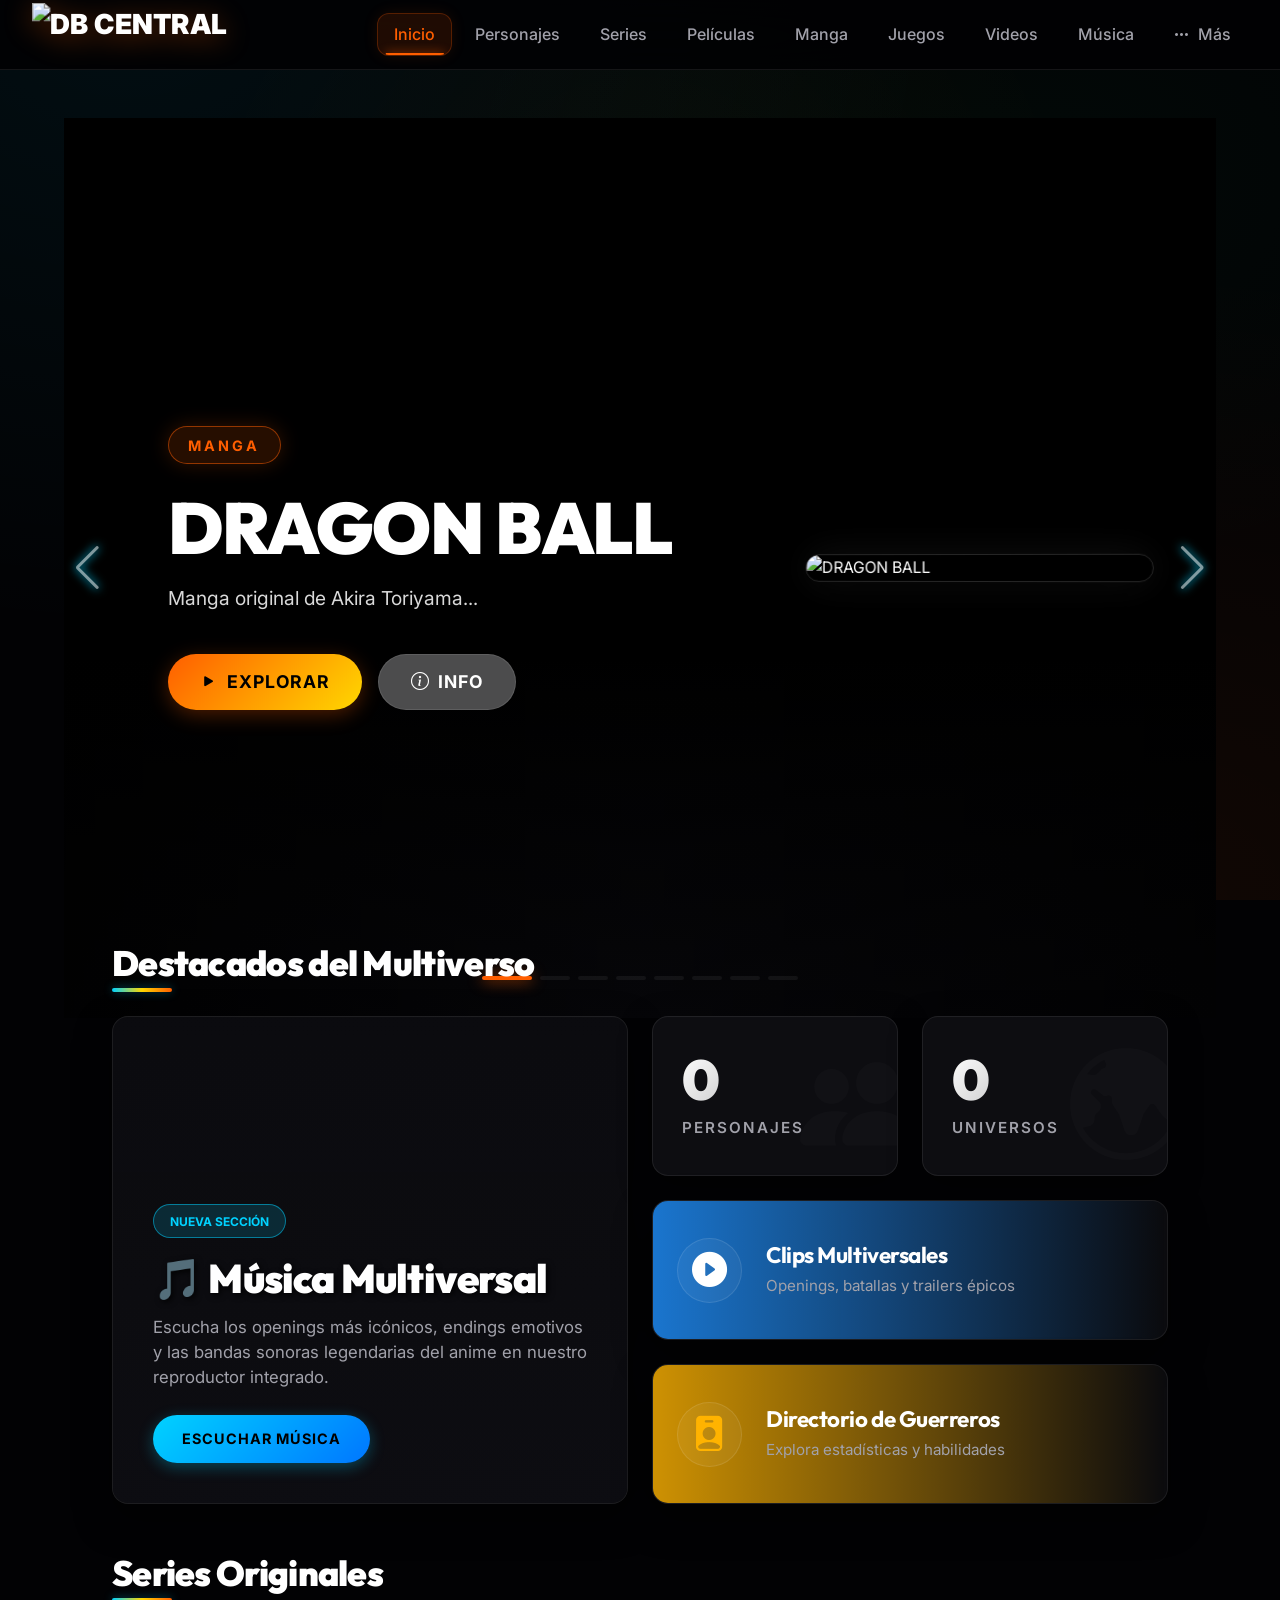
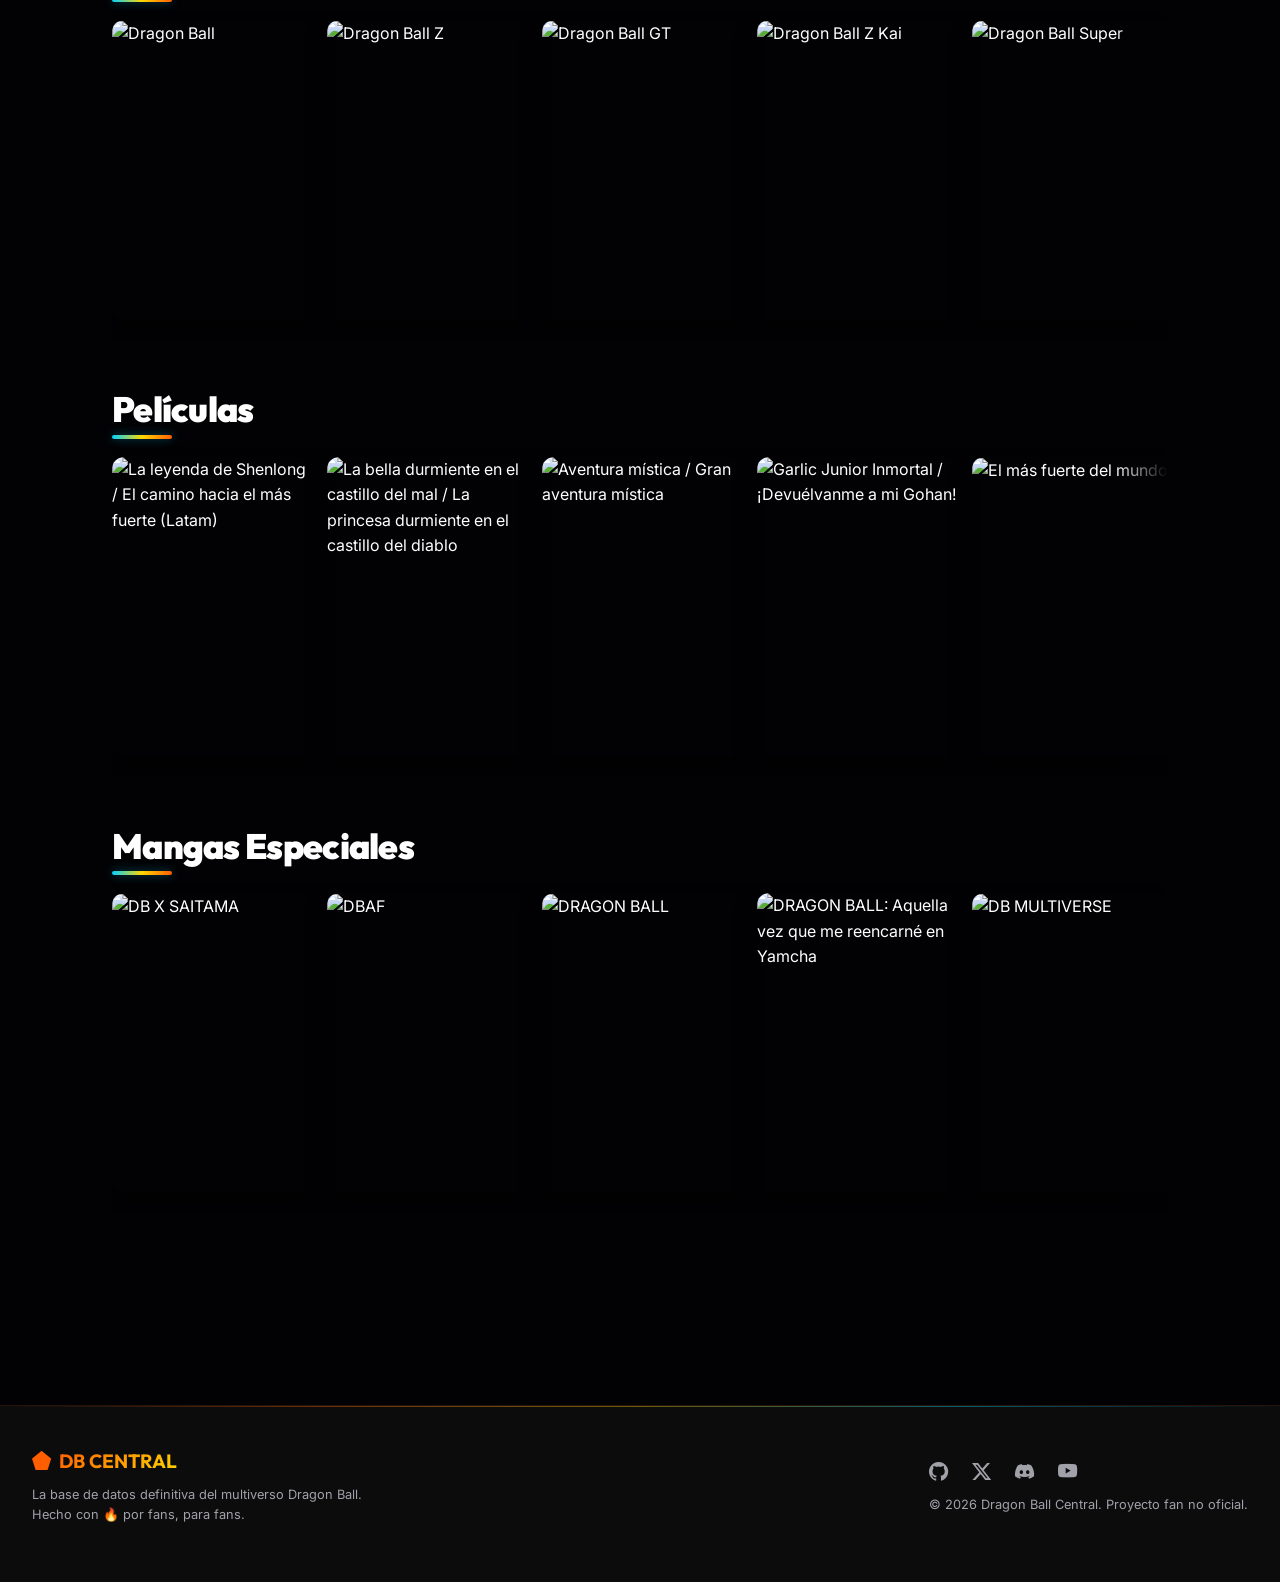
==== index.html @ 4e2ebc11 "personajes personajes cambios" ====
<!DOCTYPE html>
<html lang="es">

<head>
    <meta charset="UTF-8">
    <meta name="viewport" content="width=device-width, initial-scale=1.0">
    <title>Dragon Ball Central | Dashboard Multiversal</title>
    <meta name="description" content="La base de datos más completa del multiverso Dragon Ball. Explora personajes, sagas, series, películas, videojuegos y compara el poder de tus guerreros favoritos.">
    <!-- Google Fonts -->
    <link href="https://fonts.googleapis.com/css2?family=Inter:wght@400;500;600&family=Outfit:wght@700;900&display=swap" rel="stylesheet">
    <!-- Bootstrap 5 -->
    <link href="https://cdn.jsdelivr.net/npm/bootstrap@5.3.0/dist/css/bootstrap.min.css" rel="stylesheet">
    <!-- Bootstrap Icons -->
    <link rel="stylesheet" href="https://cdn.jsdelivr.net/npm/bootstrap-icons@1.11.1/font/bootstrap-icons.css">
    <!-- AOS Animations -->
    <link href="https://unpkg.com/aos@2.3.1/dist/aos.css" rel="stylesheet">
    <!-- Swiper CSS -->
    <link rel="stylesheet" href="https://cdn.jsdelivr.net/npm/swiper@11/swiper-bundle.min.css" />
    <!-- Custom CSS -->
    <link rel="stylesheet" href="styles.css?v=4.1">
    <!-- Favicon -->
    <link rel="icon" type="image/png" href="https://drive.google.com/uc?export=view&id=176y7qqFev10QmgJHE7kWpBpQtRu4A7T9">
</head>

<body>
    <!-- Premium Loader -->
    <div id="loader">
        <img src="https://drive.google.com/uc?export=view&id=176y7qqFev10QmgJHE7kWpBpQtRu4A7T9" alt="DB CENTRAL" style="height: 80px; width: auto; margin-bottom: 20px; object-fit: contain; filter: drop-shadow(0 4px 12px rgba(255, 94, 0, 0.4));">
        <div class="loader-circle"></div>
    </div>

    <div class="app-container">
        <!-- Topbar Navigation -->
        <header class="topbar" id="mainTopbar">
            <div class="topbar-inner">
                <a href="#" class="brand" onclick="showSection('inicio')">
                    <img src="https://drive.google.com/uc?export=view&id=176y7qqFev10QmgJHE7kWpBpQtRu4A7T9" alt="DB CENTRAL" style="height: 55px; width: auto; object-fit: contain; transform: scale(1.15); transform-origin: left center; filter: drop-shadow(0 4px 12px rgba(255, 94, 0, 0.4));">
                </a>

                <nav class="top-nav">
                    <a href="#" class="nav-item active" onclick="showSection('inicio')">
                        <i class="bi bi-house-door d-md-none"></i> <span class="d-none d-md-inline">Inicio</span>
                    </a>
                    <a href="#" class="nav-item" onclick="showSection('personajes')">
                        <i class="bi bi-person-badge d-md-none"></i> <span class="d-none d-md-inline">Personajes</span>
                    </a>
                    <a href="#" class="nav-item" onclick="showSection('serie')">
                        <i class="bi bi-tv d-md-none"></i> <span class="d-none d-md-inline">Series</span>
                    </a>
                    <a href="#" class="nav-item" onclick="showSection('peliculas')">
                        <i class="bi bi-film d-md-none"></i> <span class="d-none d-md-inline">Películas</span>
                    </a>
                    <a href="#" class="nav-item" onclick="showSection('manga')">
                        <i class="bi bi-book d-md-none"></i> <span class="d-none d-md-inline">Manga</span>
                    </a>
                    <a href="#" class="nav-item" onclick="showSection('videojuegos')">
                        <i class="bi bi-controller d-md-none"></i> <span class="d-none d-md-inline">Juegos</span>
                    </a>
                    <a href="#" class="nav-item" onclick="showSection('videos')">
                        <i class="bi bi-play-btn d-md-none"></i> <span class="d-none d-md-inline">Videos</span>
                    </a>
                    <a href="#" class="nav-item" onclick="showSection('musica')">
                        <i class="bi bi-music-note-beamed d-md-none"></i> <span class="d-none d-md-inline">Música</span>
                    </a>
                    <div class="nav-dropdown d-none d-md-block">
                        <span class="nav-item"><i class="bi bi-three-dots"></i> Más</span>
                        <div class="dropdown-content">
                            <a href="#" onclick="showSection('esferas')">Esferas</a>
                            <a href="#" onclick="showSection('universos')">Universos</a>
                            <a href="#" onclick="showSection('biomas')">Biomas</a>
                        </div>
                    </div>
                    <!-- Mobile extras -->
                    <a href="#" class="nav-item d-md-none" onclick="showSection('esferas')"><i class="bi bi-stars"></i></a>
                    <a href="#" class="nav-item d-md-none" onclick="showSection('universos')"><i class="bi bi-globe"></i></a>
                    <a href="#" class="nav-item d-md-none" onclick="showSection('biomas')"><i class="bi bi-map"></i></a>
                </nav>
            </div>
        </header>

        <!-- Main Content Area -->
        <main class="main-wrapper">
            <!-- Dashboard / Inicio Section (Fullscreen Netflix Style) -->
            <section id="inicio" class="section-content cinematic-home p-0">
                
                <!-- 1. HERO FULLSCREEN CAROUSEL -->
                <div class="fullscreen-hero-wrapper" data-aos="fade-in" data-aos-duration="1500">
                    <div id="heroBgBlur" class="hero-bg-blur"></div>
                    <div class="hero-gradient-overlay"></div>
                    
                    <div class="swiper fullscreenSwiper">
                        <div class="swiper-wrapper" id="fullscreenHeroSlides">
                            <!-- Slides inyectados por JS -->
                        </div>
                        <div class="swiper-pagination"></div>
                        <div class="swiper-button-next"></div>
                        <div class="swiper-button-prev"></div>
                    </div>
                </div>

                <div class="container-fluid px-md-5 home-content-overlap">
                    <!-- 2. DESTACADOS ÉPICOS -->
                    <div class="row g-4 mb-5">
                        <div class="col-12">
                            <h4 class="epic-section-title" data-aos="fade-right">Destacados del Multiverso</h4>
                        </div>
                        <!-- Gran Tarjeta Principal (Música) -->
                        <div class="col-lg-6" data-aos="zoom-in" data-aos-delay="100">
                            <div class="epic-highlight-card main-highlight" onclick="showSection('musica')">
                                <div class="epic-bg" style="background-image: url('https://img.youtube.com/vi/sfKi8c-UoP0/maxresdefault.jpg'); filter: brightness(0.65);"></div>
                                <div class="epic-overlay" style="background: linear-gradient(to top, rgba(13,13,18,0.95) 0%, rgba(13,13,18,0.3) 100%);"></div>
                                <div class="epic-content">
                                    <span class="epic-badge" style="background: rgba(0, 210, 255, 0.15); border-color: rgba(0, 210, 255, 0.5); color: var(--accent-electric);">NUEVA SECCIÓN</span>
                                    <h3>🎵 Música Multiversal</h3>
                                    <p>Escucha los openings más icónicos, endings emotivos y las bandas sonoras legendarias del anime en nuestro reproductor integrado.</p>
                                    <button class="epic-btn" style="background: linear-gradient(135deg, var(--accent-electric), #0077ff); box-shadow: 0 4px 15px rgba(0, 210, 255, 0.3);">Escuchar Música</button>
                                </div>
                            </div>
                        </div>
                        <!-- Mosaico Lateral -->
                        <div class="col-lg-6">
                            <div class="row g-4">
                                <div class="col-sm-6" data-aos="fade-up" data-aos-delay="200">
                                    <div class="epic-stat-glass">
                                        <div class="epic-stat-val" data-count="100">0</div>
                                        <div class="epic-stat-label">Personajes</div>
                                        <i class="bi bi-people-fill epic-stat-icon"></i>
                                    </div>
                                </div>
                                <div class="col-sm-6" data-aos="fade-up" data-aos-delay="300">
                                    <div class="epic-stat-glass">
                                        <div class="epic-stat-val" data-count="12">0</div>
                                        <div class="epic-stat-label">Universos</div>
                                        <i class="bi bi-globe-central-south-asia epic-stat-icon"></i>
                                    </div>
                                </div>
                                <div class="col-12" data-aos="fade-up" data-aos-delay="400">
                                    <div class="epic-highlight-card secondary-highlight" onclick="showSection('videos')">
                                        <div class="epic-overlay" style="background: linear-gradient(90deg, rgba(30,144,255,0.8), transparent);"></div>
                                        <div class="epic-content row-layout">
                                            <div class="icon-box"><i class="bi bi-play-circle-fill"></i></div>
                                            <div>
                                                <h4>Clips Multiversales</h4>
                                                <p>Openings, batallas y trailers épicos</p>
                                            </div>
                                        </div>
                                    </div>
                                </div>
                                <div class="col-12" data-aos="fade-up" data-aos-delay="500">
                                    <div class="epic-highlight-card secondary-highlight" onclick="showSection('personajes')">
                                        <div class="epic-overlay" style="background: linear-gradient(90deg, rgba(255,179,0,0.8), transparent);"></div>
                                        <div class="epic-content row-layout">
                                            <div class="icon-box" style="color: var(--accent-secondary);"><i class="bi bi-person-badge-fill"></i></div>
                                            <div>
                                                <h4>Directorio de Guerreros</h4>
                                                <p>Explora estadísticas y habilidades</p>
                                            </div>
                                        </div>
                                    </div>
                                </div>
                            </div>
                        </div>
                    </div>

                    <!-- 3. EXPLORAR (NETFLIX ROWS) -->
                    <div class="netflix-rows-container mb-5 pb-5">
                        
                        <!-- Row 1: Series -->
                        <div class="netflix-row-wrapper mb-5" data-aos="fade-up">
                            <h4 class="epic-section-title mb-3">Series Originales</h4>
                            <div class="netflix-row" id="row-series">
                                <!-- JS Inyecta -->
                            </div>
                        </div>

                        <!-- Row 2: Películas -->
                        <div class="netflix-row-wrapper mb-5" data-aos="fade-up" data-aos-delay="100">
                            <h4 class="epic-section-title mb-3">Películas</h4>
                            <div class="netflix-row" id="row-peliculas">
                                <!-- JS Inyecta -->
                            </div>
                        </div>

                        <!-- Row 3: Mangas -->
                        <div class="netflix-row-wrapper mb-5" data-aos="fade-up" data-aos-delay="200">
                            <h4 class="epic-section-title mb-3">Mangas Especiales</h4>
                            <div class="netflix-row" id="row-mangas">
                                <!-- JS Inyecta -->
                            </div>
                        </div>

                    </div>
                </div>
            </section>

            <!-- Personajes Section -->
            <section id="personajes" class="section-content d-none">
                <div class="section-header">
                    <div class="section-title-wrapper">
                        <h2>Personajes</h2>
                        <p>Directorio detallado de guerreros y seres de todos los universos.</p>
                    </div>
                </div>
                <div id="personajesListView">
                    <div id="personajesSerieBar" class="d-none mb-3">
                        <button class="btn btn-outline-primary btn-sm" id="personajesSerieBack" style="border-radius: var(--radius-md);">
                            <i class="bi bi-arrow-left"></i> Todas las series
                        </button>
                        <span class="ms-2 text-white fw-bold" id="personajesSerieTitle"></span>
                    </div>
                    <div class="row g-4" id="charactersSeriesContainer"></div>
                    <div class="row g-4" id="charactersContainer"></div>
                </div>
                <div id="personajesDetailView" class="d-none">
                    <!-- Back button -->
                    <div class="d-flex align-items-center gap-3 mb-4">
                        <button class="btn btn-outline-primary btn-sm" id="personajeBackBtn" style="border-radius: var(--radius-md);">
                            <i class="bi bi-arrow-left"></i> Volver a Personajes
                        </button>
                    </div>

                    <!-- Main character panel -->
                    <div class="character-detail-panel">
                        <div class="row g-0 align-items-stretch">
                            <!-- LEFT: Info -->
                            <div class="col-md-5 character-info-col">
                                <div class="character-info-inner">
                                    <!-- Breadcrumb / subtitle -->
                                    <div class="d-flex align-items-center gap-2 mb-3 flex-wrap">
                                        <span class="character-badge universe-badge" id="personajeUniversoBadge">U7</span>
                                        <span class="character-badge race-badge" id="personajeRazaBadge">Saiyan</span>
                                        <span class="character-badge status-badge" id="personajeEstadoBadge">Vivo</span>
                                    </div>

                                    <!-- Name -->
                                    <h1 class="character-name" id="personajeNombre">Goku</h1>
                                    <div class="character-form-divider mb-3">
                                        <span class="divider-line"></span>
                                        <span class="divider-text" id="personajeFormaActual">Base</span>
                                        <span class="divider-line"></span>
                                    </div>

                                    <!-- Info grid -->
                                    <div class="character-info-grid mb-3">
                                        <div class="info-item">
                                            <span class="info-label">Raza</span>
                                            <span class="info-value" id="personajeRaza">Saiyan</span>
                                        </div>
                                        <div class="info-item">
                                            <span class="info-label">Afiliación</span>
                                            <span class="info-value" id="personajeAfiliacion">Guerreros Z</span>
                                        </div>
                                        <div class="info-item">
                                            <span class="info-label">Edad</span>
                                            <span class="info-value" id="personajeEdad">42</span>
                                        </div>
                                        <div class="info-item">
                                            <span class="info-label">Primera Aparición (Anime)</span>
                                            <span class="info-value" id="personajePrimerAnime">DB Ep. 1</span>
                                        </div>
                                        <div class="info-item">
                                            <span class="info-label">Primera Aparición (Manga)</span>
                                            <span class="info-value" id="personajePrimerManga">DB Cap. 1</span>
                                        </div>
                                    </div>

                                    <!-- Description -->
                                    <p class="character-desc" id="personajeDesc">Descripción general del personaje.</p>

                                    <!-- History (collapsible) -->
                                    <div class="character-history-wrap mb-3">
                                        <button class="btn btn-sm btn-link text-muted p-0 mb-2" type="button" data-bs-toggle="collapse" data-bs-target="#personajeHistoriaCollapse" aria-expanded="false" style="text-decoration: none; font-size: 0.85rem;">
                                            <i class="bi bi-book me-1"></i> Historia completa <i class="bi bi-chevron-down ms-1 small"></i>
                                        </button>
                                        <div class="collapse" id="personajeHistoriaCollapse">
                                            <p class="text-muted small mb-0" id="personajeHistoria" style="line-height: 1.7;"></p>
                                        </div>
                                    </div>

                                    <!-- Techniques & Transformations -->
                                    <div class="row g-2 mb-0">
                                        <div class="col-md-6">
                                            <h6 class="text-white-50 mb-2" style="font-size: 0.75rem; letter-spacing: 0.1em; font-weight: 600;"><i class="bi bi-lightning-fill me-1" style="color: var(--accent-primary);"></i>TÉCNICAS</h6>
                                            <div class="d-flex flex-wrap gap-1" id="personajeTecnicas"></div>
                                        </div>
                                        <div class="col-md-6">
                                            <h6 class="text-white-50 mb-2" style="font-size: 0.75rem; letter-spacing: 0.1em; font-weight: 600;"><i class="bi bi-stars me-1" style="color: var(--accent-gold);"></i>TRANSFORMACIONES</h6>
                                            <div class="d-flex flex-wrap gap-1" id="personajeTransformaciones"></div>
                                        </div>
                                    </div>
                                </div>
                            </div>

                            <!-- RIGHT: Image Gallery -->
                            <div class="col-md-7 character-image-col">
                                <div class="character-image-gallery">
                                    <button class="gallery-arrow gallery-arrow-left" id="galleryPrevBtn" aria-label="Anterior">
                                        <i class="bi bi-chevron-left"></i>
                                    </button>
                                    <div class="gallery-image-container">
                                        <img id="galleryImage" src="" alt="Personaje" class="gallery-image">
                                    </div>

                                    <button class="gallery-arrow gallery-arrow-right" id="galleryNextBtn" aria-label="Siguiente">
                                        <i class="bi bi-chevron-right"></i>
                                    </button>
                                    <!-- Dots indicator -->
                                    <div class="gallery-dots" id="galleryDots"></div>
                                </div>
                            </div>
                        </div>
                    </div>
                </div>
            </section>

            <!-- Esferas Section -->
            <section id="esferas" class="section-content d-none">
                <div class="section-header">
                    <div class="section-title-wrapper">
                        <h2>Esferas del Dragón</h2>
                        <p>Artefactos místicos capaces de conceder cualquier deseo.</p>
                    </div>
                </div>
                <div class="row g-4" id="esferasContainer"></div>
            </section>

            <!-- Universos Section -->
            <section id="universos" class="section-content d-none">
                <div class="section-header">
                    <div class="section-title-wrapper">
                        <h2>Universos</h2>
                        <p>Explora la jerarquía divina y los 12 universos.</p>
                    </div>
                </div>
                <div id="universosListView">
                    <div class="row g-4" id="universosContainer"></div>
                </div>
                <div id="universosDetailView" class="d-none">
                    <div class="d-flex flex-wrap align-items-center justify-content-between gap-2 mb-4">
                        <div>
                            <h3 class="text-white mb-1" id="universoDetailTitle">Universo</h3>
                            <p class="text-muted mb-0" id="universoDetailSub">Información del universo</p>
                        </div>
                        <button class="btn btn-outline-primary btn-sm" id="universoBackBtn" style="border-radius: var(--radius-md);">
                            <i class="bi bi-arrow-left"></i> Volver a Universos
                        </button>
                    </div>

                    <!-- Cover -->
                    <div class="premium-card p-0 mb-4 overflow-hidden">
                        <div class="universo-detail-cover">
                            <img id="universoDetailCover" src="" alt="Universo" class="w-100">
                        </div>
                    </div>

                    <!-- Description -->
                    <div class="premium-card p-4 mb-4">
                        <p id="universoDetailDesc" class="text-muted mb-0" style="font-size: 0.95rem; line-height: 1.7;"></p>
                    </div>

                    <!-- God of Destruction -->
                    <div class="premium-card p-4 mb-4">
                        <h5 class="text-white mb-3"><i class="bi bi-lightning-fill me-2" style="color: var(--accent-primary);"></i>Dios de la Destrucción</h5>
                        <div class="row g-3 align-items-center">
                            <div class="col-md-5 text-center">
                                <div class="universo-char-img-wrapper mb-2">
                                    <img id="universoDiosImg" src="" alt="Dios de la Destrucción" class="w-100 h-100" style="object-fit: contain; display: none;">
                                </div>
                                <h6 id="universoDiosNombre" class="text-white mb-0"></h6>
                            </div>
                            <div class="col-md-7">
                                <p id="universoDiosDesc" class="text-muted small mb-2"></p>
                                <div class="d-flex align-items-start gap-2">
                                    <i class="bi bi-stars mt-1" style="color: var(--accent-gold);"></i>
                                    <div>
                                        <strong class="text-white small">Habilidades:</strong>
                                        <p id="universoDiosHabilidades" class="text-muted small mb-0"></p>
                                    </div>
                                </div>
                            </div>
                        </div>
                    </div>

                    <!-- Angel -->
                    <div class="premium-card p-4 mb-4">
                        <h5 class="text-white mb-3"><i class="bi bi-feather me-2" style="color: var(--accent-electric);"></i>Ángel</h5>
                        <div class="row g-3 align-items-center">
                            <div class="col-md-5 text-center">
                                <div class="universo-char-img-wrapper mb-2">
                                    <img id="universoAngelImg" src="" alt="Ángel" class="w-100 h-100" style="object-fit: contain; display: none;">
                                </div>
                                <h6 id="universoAngelNombre" class="text-white mb-0"></h6>
                            </div>
                            <div class="col-md-7">
                                <p id="universoAngelDesc" class="text-muted small mb-2"></p>
                                <div class="d-flex align-items-start gap-2">
                                    <i class="bi bi-bookmark-star mt-1" style="color: var(--accent-electric);"></i>
                                    <div>
                                        <strong class="text-white small">Función:</strong>
                                        <p id="universoAngelFuncion" class="text-muted small mb-0"></p>
                                    </div>
                                </div>
                            </div>
                        </div>
                    </div>

                    <!-- Supreme Kaioshin -->
                    <div class="premium-card p-4">
                        <h5 class="text-white mb-3"><i class="bi bi-gem me-2" style="color: var(--accent-secondary);"></i>Supremos Kaioshin</h5>
                        <div id="universoKaioshinList"></div>
                    </div>
                </div>
            </section>

            <!-- Series Section -->
            <section id="serie" class="section-content d-none">
                <div class="section-header">
                    <div class="section-title-wrapper">
                        <h2>Series de Televisión</h2>
                        <p>Toda la cronología animada desde Dragon Ball hasta Daima.</p>
                    </div>
                </div>
                <div id="seriesListView">
                    <div class="row g-4" id="seriesContainer"></div>
                </div>

                <div id="seriesDetailView" class="d-none">
                    <div class="d-flex flex-wrap align-items-center justify-content-between gap-2 mb-4">
                        <div>
                            <h3 class="text-white mb-1" id="seriesDetailTitle">Serie</h3>
                            <div class="text-muted" id="seriesDetailSub">Información</div>
                        </div>
                        <button class="btn btn-outline-primary btn-sm" id="seriesDetailBackBtn" style="border-radius: var(--radius-md);">
                            <i class="bi bi-arrow-left"></i> Volver a Series
                        </button>
                    </div>

                    <div class="premium-card p-4 mb-4">
                        <div class="d-flex align-items-center justify-content-between">
                            <h5 class="text-white mb-0">▼ Sagas de esta serie</h5>
                            <span class="badge bg-primary text-black fw-bold rounded-pill" id="seriesSagasCount">0</span>
                        </div>
                        <div class="row g-3 mt-1" id="seriesSagasList">
                            <!-- Inyectado por JS -->
                        </div>
                    </div>

                </div>
            </section>

            <!-- Manga Section -->
            <section id="manga" class="section-content d-none">
                <div class="section-header">
                    <div class="section-title-wrapper">
                        <h2>Publicaciones Manga</h2>
                        <p>La fuente original de Akira Toriyama y Toyotaro.</p>
                    </div>
                </div>
                <div class="row g-4" id="mangasContainer"></div>
            </section>

            <!-- Peliculas Section -->
            <section id="peliculas" class="section-content d-none">
                <div class="section-header">
                    <div class="section-title-wrapper">
                        <h2>Largometrajes</h2>
                        <p>Películas, especiales de TV y OVAs oficiales.</p>
                    </div>
                </div>
                <div class="row g-4" id="peliculasContainer"></div>
            </section>

            <!-- Videojuegos Section -->
            <section id="videojuegos" class="section-content d-none">
                <div class="section-header">
                    <div class="section-title-wrapper">
                        <h2>Videojuegos</h2>
                        <p>De la era de los 8-bits hasta la nueva generación.</p>
                    </div>
                </div>
                <div class="row g-4" id="videojuegosContainer"></div>
            </section>

            <!-- Biomas Section -->
            <section id="biomas" class="section-content d-none">
                <div class="section-header">
                    <div class="section-title-wrapper">
                        <h2>Biomas</h2>
                        <p>Localizaciones icónicas y entornos del multiverso.</p>
                    </div>
                </div>
                <div class="row g-4" id="biomasContainer"></div>
            </section>

            <!-- Videos Section -->
            <section id="videos" class="section-content d-none">
                <div class="section-header flex-column flex-md-row align-items-start align-items-md-end gap-3">
                    <div class="section-title-wrapper">
                        <h2>Clips y Videos Multiversales</h2>
                        <p>Disfruta de openings, batallas épicas y trailers oficiales del universo Dragon Ball.</p>
                    </div>
                    <!-- Filtros y Búsqueda -->
                    <div class="d-flex flex-wrap gap-2 align-items-center w-100 w-md-auto ms-auto">
                        <div class="search-box-wrapper mb-2 mb-md-0 position-relative w-100 w-md-auto" style="min-width: 250px;">
                            <input type="text" id="videoSearchInput" class="form-control bg-dark border-orange-glow text-white pe-5" placeholder="Buscar video..." onkeyup="filterVideos()" style="border-radius: var(--radius-md);">
                            <i class="bi bi-search position-absolute end-0 top-50 translate-middle-y me-3 text-muted"></i>
                        </div>
                        <div class="video-tabs d-flex gap-2">
                            <button class="btn btn-outline-primary btn-sm active" onclick="filterVideoCategory('Todos', this)" style="border-radius: var(--radius-md);">Todos</button>
                            <button class="btn btn-outline-primary btn-sm" onclick="filterVideoCategory('Openings', this)" style="border-radius: var(--radius-md);">Openings</button>
                            <button class="btn btn-outline-primary btn-sm" onclick="filterVideoCategory('Batallas', this)" style="border-radius: var(--radius-md);">Batallas</button>
                            <button class="btn btn-outline-primary btn-sm" onclick="filterVideoCategory('Transformaciones', this)" style="border-radius: var(--radius-md);">Transformaciones</button>
                            <button class="btn btn-outline-primary btn-sm" onclick="filterVideoCategory('Trailers', this)" style="border-radius: var(--radius-md);">Trailers</button>
                            <button class="btn btn-outline-primary btn-sm" onclick="showFanAnimations(this)" style="border-radius: var(--radius-md);"><i class="bi bi-stars"></i> Fan Animations</button>
                        </div>
                    </div>
                </div>
                <div class="row g-4" id="videosContainer"></div>

                <!-- Fan Animation List View -->
                <div id="fanAnimationListView" class="d-none">
                    <div class="row g-4" id="fanAnimationGrid"></div>
                </div>

                <!-- Fan Animation Detail View -->
                <div id="fanAnimationDetailView" class="d-none">
                    <div class="d-flex flex-wrap align-items-center justify-content-between gap-2 mb-4">
                        <div>
                            <h3 class="text-white mb-1" id="fanAnimationDetailTitle">Fan Animation</h3>
                            <div class="text-muted" id="fanAnimationDetailSub">Capítulos</div>
                        </div>
                        <button class="btn btn-outline-primary btn-sm" id="fanAnimationBackBtn" style="border-radius: var(--radius-md);">
                            <i class="bi bi-arrow-left"></i> Volver
                        </button>
                    </div>
                    <div class="premium-card p-4">
                        <div class="d-flex align-items-center justify-content-between mb-3">
                            <h5 class="text-white mb-0"><i class="bi bi-play-circle me-2"></i> Capítulos</h5>
                            <span class="badge bg-primary text-black fw-bold rounded-pill" id="fanAnimationChapterCount">0</span>
                        </div>
                        <div class="row g-3" id="fanAnimationChapterList"></div>
                    </div>
                </div>
            </section>

            <!-- 🎵 SECCIÓN MÚSICA -->
            <section id="musica" class="section-content d-none">
                <div class="section-header flex-column flex-md-row align-items-start align-items-md-end gap-3">
                    <div class="section-title-wrapper">
                        <h2>Música Multiversal</h2>
                        <p>Escucha los mejores openings, endings, OSTs y temas de combate de todo el universo Dragon Ball.</p>
                    </div>
                    <!-- music category filters -->
                    <div class="d-flex flex-wrap gap-2 align-items-center w-100 w-md-auto ms-auto">
                        <div class="video-tabs d-flex gap-2" id="musicCategoryTabs">
                            <button class="btn btn-outline-primary btn-sm active" onclick="filterMusicCategory('Todos', this)" style="border-radius: var(--radius-md);">Todos</button>
                            <button class="btn btn-outline-primary btn-sm" onclick="filterMusicCategory('Opening', this)" style="border-radius: var(--radius-md);">Openings</button>
                            <button class="btn btn-outline-primary btn-sm" onclick="filterMusicCategory('Ending', this)" style="border-radius: var(--radius-md);">Endings</button>
                            <button class="btn btn-outline-primary btn-sm" onclick="filterMusicCategory('OST', this)" style="border-radius: var(--radius-md);">OST</button>
                            <button class="btn btn-outline-primary btn-sm" onclick="filterMusicCategory('Batallas', this)" style="border-radius: var(--radius-md);">Batallas</button>
                            <button class="btn btn-outline-primary btn-sm" onclick="filterMusicCategory('Transformaciones', this)" style="border-radius: var(--radius-md);">Transformaciones</button>
                            <button class="btn btn-outline-primary btn-sm" onclick="filterMusicCategory('Favoritos', this)" style="border-radius: var(--radius-md);"><i class="bi bi-heart-fill text-danger"></i> Favoritos</button>
                        </div>
                    </div>
                </div>

                <div class="row g-4 mb-0 pb-4">
                    <!-- Playlist -->
                    <div class="col-lg-7">
                        <div class="premium-card p-4">
                            <h5 class="text-white mb-3 d-flex justify-content-between align-items-center">
                                <span>Lista de Canciones</span>
                                <span class="badge bg-primary text-black fw-bold rounded-pill" id="musicTrackCount">0</span>
                            </h5>
                            <div class="music-list-container" id="musicPlaylist" style="max-height: 480px; overflow-y: auto; padding-right: 5px;">
                                <!-- Inyectado por JS -->
                            </div>
                        </div>
                    </div>

                    <!-- Player -->
                    <div class="col-lg-5">
                        <div class="premium-card p-4 text-center player-card mb-4" style="background: linear-gradient(145deg, rgba(20, 20, 25, 0.9), rgba(5, 5, 8, 0.98));">
                            <div class="disc-wrapper mb-4">
                                <div class="disc" id="playerDisc">
                                    <img src="https://via.placeholder.com/200x200/111/ff5e00?text=Banda+Sonora" alt="Cover" id="playerCover">
                                </div>
                            </div>
                            <h4 class="text-white text-truncate mb-1" id="playerTitle">Selecciona un tema</h4>
                            <p class="text-muted small mb-4 text-truncate" id="playerArtist">Dragon Ball Central Radio</p>

                            <!-- Audio progress -->
                            <div class="music-progress-wrapper mb-4 px-2">
                                <div class="progress-bar-track" id="progressBarTrack" onclick="seekAudio(event)" style="height: 6px; background: rgba(255,255,255,0.06); border-radius: 3px; cursor: pointer; position: relative; overflow: hidden;">
                                    <div class="progress-bar-fill" id="playerProgress" style="height: 100%; background: linear-gradient(90deg, var(--accent-primary), var(--accent-secondary)); width: 0%;"></div>
                                </div>
                                <div class="d-flex justify-content-between text-muted mt-2" style="font-size: 0.75rem;">
                                    <span id="playerCurrentTime">00:00</span>
                                    <span id="playerDuration">00:00</span>
                                </div>
                            </div>

                            <!-- Playback controls -->
                            <div class="d-flex justify-content-center align-items-center gap-4 mb-4">
                                <button class="btn btn-outline-light btn-circle" onclick="prevTrack()" title="Anterior" style="border-radius: 50%; width: 42px; height: 42px; display: flex; align-items: center; justify-content: center;"><i class="bi bi-skip-start-fill"></i></button>
                                <button class="btn btn-primary" id="playerPlayBtn" onclick="togglePlay()" title="Reproducir" style="border-radius: 50%; width: 56px; height: 56px; display: flex; align-items: center; justify-content: center; background: var(--accent-primary); border: none;"><i class="bi bi-play-fill" style="font-size: 1.8rem; color: #000; margin-left: 2px;"></i></button>
                                <button class="btn btn-outline-light btn-circle" onclick="nextTrack()" title="Siguiente" style="border-radius: 50%; width: 42px; height: 42px; display: flex; align-items: center; justify-content: center;"><i class="bi bi-skip-end-fill"></i></button>
                            </div>

                            <!-- Additional controls -->
                            <div class="d-flex justify-content-between align-items-center border-top border-secondary border-opacity-10 pt-3 px-2">
                                <button class="btn btn-link text-muted p-0" id="playerFavBtn" onclick="toggleFavoriteActive()" style="text-decoration: none;"><i class="bi bi-heart" style="font-size: 1.25rem;"></i></button>
                                <div class="d-flex align-items-center gap-2">
                                    <i class="bi bi-volume-up text-muted" id="volumeIcon" onclick="toggleMute()" style="cursor: pointer;"></i>
                                    <input type="range" class="volume-slider" id="playerVolume" min="0" max="1" step="0.1" value="0.8" oninput="changeVolume(this.value)" style="width: 80px; accent-color: var(--accent-primary);">
                                </div>
                            </div>
                        </div>

                        <!-- Music History -->
                        <div class="premium-card p-4" style="background: rgba(13, 13, 18, 0.4);">
                            <h6 class="text-white mb-3 d-flex align-items-center gap-2"><i class="bi bi-clock-history text-primary"></i> Historial de Escucha</h6>
                            <div class="list-group list-group-flush" id="musicHistory" style="max-height: 150px; overflow-y: auto;">
                                <!-- Inyectado por JS -->
                            </div>
                        </div>
                    </div>
                </div>
            </section>

        </main>

        <!-- Footer -->
        <footer class="site-footer">
            <div class="footer-inner">
                <div>
                    <div class="footer-brand">
                        <i class="bi bi-pentagon-fill" style="color: var(--accent-primary);"></i>
                        <span>DB CENTRAL</span>
                    </div>
                    <p class="footer-text mt-2">La base de datos definitiva del multiverso Dragon Ball.<br>Hecho con 🔥 por fans, para fans.</p>
                </div>
                <div class="text-end">
                    <div class="footer-links mb-2">
                        <a href="#" title="GitHub"><i class="bi bi-github"></i></a>
                        <a href="#" title="Twitter"><i class="bi bi-twitter-x"></i></a>
                        <a href="#" title="Discord"><i class="bi bi-discord"></i></a>
                        <a href="#" title="YouTube"><i class="bi bi-youtube"></i></a>
                    </div>
                    <p class="footer-text">© 2026 Dragon Ball Central. Proyecto fan no oficial.</p>
                </div>
            </div>
        </footer>
    </div>

    <!-- Video Player Modal -->
    <div class="modal fade" id="videoPlayerModal" tabindex="-1" aria-labelledby="videoPlayerModalLabel" aria-hidden="true">
        <div class="modal-dialog modal-dialog-centered modal-lg">
            <div class="modal-content bg-black border-orange-glow" style="border-radius: var(--radius-lg); overflow: hidden; background: rgba(0,0,0,0.95); backdrop-filter: blur(15px);">
                <div class="modal-header border-0 pb-0">
                    <h5 class="modal-title text-white" id="videoPlayerModalLabel">Reproductor Multiversal</h5>
                    <button type="button" class="btn-close btn-close-white" data-bs-dismiss="modal" aria-label="Close" onclick="closeVideo()"></button>
                </div>
                <div class="modal-body p-0">
                    <div class="ratio ratio-16x9">
                        <iframe id="youtubePlayer" src="" title="YouTube video player" frameborder="0" allow="accelerometer; autoplay; clipboard-write; encrypted-media; gyroscope; picture-in-picture; web-share" allowfullscreen></iframe>
                    </div>
                </div>
            </div>
        </div>
    </div>

    <!-- Media Details Info Modal -->
    <div class="modal fade" id="mediaInfoModal" tabindex="-1" aria-labelledby="mediaInfoModalLabel" aria-hidden="true">
        <div class="modal-dialog modal-dialog-centered modal-lg">
            <div class="modal-content bg-black border-orange-glow" style="border-radius: var(--radius-lg); overflow: hidden; background: rgba(13,13,18,0.95); backdrop-filter: blur(20px);">
                <div class="modal-header border-0 pb-0">
                    <h5 class="modal-title text-white" id="mediaInfoModalLabel">Detalles del Contenido</h5>
                    <button type="button" class="btn-close btn-close-white" data-bs-dismiss="modal" aria-label="Close"></button>
                </div>
                <div class="modal-body p-4">
                    <div class="row g-4">
                        <div class="col-md-5">
                            <img id="mediaInfoImg" src="" alt="Media Cover" class="img-fluid rounded border border-secondary border-opacity-20" style="max-height: 380px; width: 100%; object-fit: cover; box-shadow: 0 10px 30px rgba(0,0,0,0.5);">
                        </div>
                        <div class="col-md-7 d-flex flex-column justify-content-between">
                            <div>
                                <span class="badge bg-primary px-3 py-1.5 mb-3 text-black fw-bold" id="mediaInfoBadge" style="letter-spacing: 1px; text-transform: uppercase;">Serie</span>
                                <h3 class="text-white mb-2" id="mediaInfoTitle">Título</h3>
                                <div class="text-muted small mb-3" id="mediaInfoSub" style="font-size: 0.85rem;">Subtítulo / Info</div>
                                <p class="text-muted" id="mediaInfoDesc" style="font-size: 0.95rem; line-height: 1.6;">Descripción...</p>
                            </div>
                            <div class="pt-3 border-top border-secondary border-opacity-10 mt-3">
                                <button type="button" class="epic-btn" id="mediaInfoBtn" onclick="" style="border-radius: var(--radius-md);">
                                    <i class="bi bi-play-fill"></i> Explorar Sección
                                </button>
                            </div>
                        </div>
                    </div>
                </div>
            </div>
        </div>
    </div>

    <!-- Scripts -->
    <script src="https://cdn.jsdelivr.net/npm/bootstrap@5.3.0/dist/js/bootstrap.bundle.min.js"></script>
    <script src="https://unpkg.com/aos@2.3.1/dist/aos.js"></script>
    <!-- Swiper JS -->
    <script src="https://cdn.jsdelivr.net/npm/swiper@11/swiper-bundle.min.js"></script>
    <script>AOS.init({ duration: 800, once: true });</script>
    <script src="api.js?v=4.1"></script>
    <script src="script.js?v=4.1"></script>
</body>

</html>
---- styles.css ----
/* 
    DRAGON BALL CENTRAL - PREMIUM DESIGN SYSTEM v4.0
    Super Saiyan Aesthetic — Cinematic, Energetic, Premium
    Inspired by Dragon Ball: gold, green, electric blue, aura orange
*/

:root {
    --bg-main: #020204;
    --bg-card: rgba(13, 13, 18, 0.65);
    --bg-nav: rgba(2, 2, 4, 0.9);
    --accent-primary: #ff5e00;
    --accent-secondary: #ffb300;
    --accent-gold: #FFD700;
    --accent-electric: #00d2ff;
    --accent-green: #00E676;
    --text-main: #ffffff;
    --text-muted: #a1a1aa;
    --border-color: rgba(255, 255, 255, 0.08);
    --glass-bg: rgba(255, 255, 255, 0.03);
    --font-heading: 'Outfit', sans-serif;
    --font-body: 'Inter', sans-serif;
    --radius-lg: 16px;
    --radius-md: 12px;
    --radius-sm: 8px;
    --transition-smooth: all 0.4s cubic-bezier(0.4, 0, 0.2, 1);
    --glow-orange: 0 0 20px rgba(255, 94, 0, 0.4);
    --glow-gold: 0 0 20px rgba(255, 215, 0, 0.4);
    --glow-blue: 0 0 20px rgba(0, 210, 255, 0.4);
    --glow-green: 0 0 20px rgba(0, 230, 118, 0.4);
}

* { margin: 0; padding: 0; box-sizing: border-box; }

::-webkit-scrollbar { width: 8px; height: 8px; }
::-webkit-scrollbar-track { background: var(--bg-main); }
::-webkit-scrollbar-thumb { background: rgba(255, 94, 0, 0.3); border-radius: 4px; }
::-webkit-scrollbar-thumb:hover { background: rgba(255, 94, 0, 0.6); }

::selection { background: rgba(255, 94, 0, 0.3); color: #fff; }

body {
    background-color: var(--bg-main);
    background-image:
        radial-gradient(ellipse at 10% 0%, rgba(0, 210, 255, 0.06), transparent 50%),
        radial-gradient(ellipse at 90% 100%, rgba(255, 94, 0, 0.06), transparent 50%),
        radial-gradient(ellipse at 50% 30%, rgba(255, 215, 0, 0.03), transparent 50%),
        radial-gradient(ellipse at 80% 20%, rgba(0, 230, 118, 0.03), transparent 40%);
    background-attachment: fixed;
    color: var(--text-main);
    font-family: var(--font-body);
    line-height: 1.6;
    -webkit-font-smoothing: antialiased;
    overflow-x: hidden;
}

h1, h2, h3, h4, h5, h6 {
    font-family: var(--font-heading);
    font-weight: 800;
    letter-spacing: -0.02em;
    color: var(--text-main);
}

.text-muted { color: var(--text-muted) !important; }
p, span, div { color: inherit; }
.text-dark { color: var(--text-main) !important; }

/* --- Layout --- */
.app-container { display: flex; flex-direction: column; min-height: 100vh; }

/* --- Topbar --- */
.topbar {
    position: fixed;
    top: 0; left: 0; right: 0;
    height: 70px;
    background: var(--bg-nav);
    backdrop-filter: blur(25px);
    -webkit-backdrop-filter: blur(25px);
    border-bottom: 1px solid var(--border-color);
    z-index: 1000;
    transition: var(--transition-smooth);
}

.topbar.scrolled {
    height: 56px;
    background: rgba(0, 0, 0, 0.97);
    border-bottom-color: rgba(255, 94, 0, 0.35);
    box-shadow: 0 4px 40px rgba(255, 94, 0, 0.12), 0 0 60px rgba(255, 94, 0, 0.05);
}

.topbar.scrolled .nav-item {
    padding: 6px 12px;
    font-size: 0.85rem;
}

.topbar-inner {
    max-width: 1400px;
    margin: 0 auto;
    height: 100%;
    display: flex;
    align-items: center;
    justify-content: space-between;
    padding: 0 2rem;
}

.brand {
    font-size: 1.5rem;
    font-weight: 900;
    display: flex;
    align-items: center;
    gap: 12px;
    color: var(--text-main);
    text-decoration: none;
    transition: var(--transition-smooth);
    position: relative;
}

.brand:hover { transform: scale(1.05); }

.brand i {
    color: var(--accent-primary);
    filter: drop-shadow(0 0 10px rgba(255,94,0,0.6));
    animation: brandPulse 3s ease-in-out infinite;
}

@keyframes brandPulse {
    0%, 100% { filter: drop-shadow(0 0 8px rgba(255,94,0,0.4)); }
    50% { filter: drop-shadow(0 0 20px rgba(255,94,0,0.8)); }
}

.brand span {
    background: linear-gradient(135deg, var(--accent-primary), var(--accent-gold), var(--accent-secondary));
    -webkit-background-clip: text;
    -webkit-text-fill-color: transparent;
    background-size: 200% 200%;
    animation: goldShift 4s ease-in-out infinite;
}

@keyframes goldShift {
    0%, 100% { background-position: 0% 50%; }
    50% { background-position: 100% 50%; }
}

.top-nav { display: flex; align-items: center; gap: 6px; }

.nav-item {
    display: flex;
    align-items: center;
    gap: 8px;
    padding: 8px 16px;
    color: var(--text-muted);
    text-decoration: none;
    border-radius: var(--radius-md);
    transition: var(--transition-smooth);
    font-weight: 500;
    border: 1px solid transparent;
    cursor: pointer;
    position: relative;
    overflow: hidden;
}

.nav-item::before {
    content: '';
    position: absolute;
    bottom: 0;
    left: 50%;
    width: 0;
    height: 2px;
    background: var(--accent-primary);
    transition: all 0.3s ease;
    transform: translateX(-50%);
    box-shadow: 0 0 10px var(--accent-primary);
}

.nav-item:hover::before { width: 60%; }

.nav-item:hover {
    color: var(--text-main);
    background: var(--glass-bg);
    border-color: rgba(255,94,0,0.1);
}

.nav-item.active {
    background: rgba(255, 94, 0, 0.12);
    color: var(--accent-primary);
    border-color: rgba(255, 94, 0, 0.25);
    box-shadow: 0 0 15px rgba(255,94,0,0.1);
}

.nav-item.active::before { width: 80%; }

/* Dropdown */
.nav-dropdown { position: relative; display: inline-block; }

.dropdown-content {
    display: none;
    position: absolute;
    right: 0;
    background: rgba(13, 13, 13, 0.97);
    backdrop-filter: blur(25px);
    min-width: 170px;
    box-shadow: 0 8px 40px rgba(0,0,0,0.8), 0 0 30px rgba(255,94,0,0.05);
    z-index: 1000;
    border-radius: var(--radius-md);
    border: 1px solid rgba(255,94,0,0.15);
    overflow: hidden;
    transform-origin: top right;
    animation: dropdownIn 0.2s ease;
}

@keyframes dropdownIn {
    from { opacity: 0; transform: scale(0.95) translateY(-5px); }
    to { opacity: 1; transform: scale(1) translateY(0); }
}

.dropdown-content a {
    color: var(--text-muted);
    padding: 12px 16px;
    text-decoration: none;
    display: block;
    transition: var(--transition-smooth);
    font-size: 0.9rem;
    border-left: 3px solid transparent;
}

.dropdown-content a:hover {
    background: rgba(255,94,0,0.08);
    color: var(--text-main);
    padding-left: 22px;
    border-left-color: var(--accent-primary);
}

.nav-dropdown:hover .dropdown-content { display: block; }

/* --- Main Content --- */
.main-wrapper { margin-top: 70px; flex: 1; padding: 3rem 4rem; width: 100%; }

/* --- Section Headers --- */
.section-header { margin-bottom: 3rem; display: flex; justify-content: space-between; align-items: flex-end; }

.section-title-wrapper {
    position: relative;
}

.section-title-wrapper h2 {
    font-size: 3rem;
    margin-bottom: 0.5rem;
    background: linear-gradient(135deg, #ffffff 0%, #e0e0e0 40%, var(--accent-gold) 70%, #ffffff 100%);
    -webkit-background-clip: text;
    -webkit-text-fill-color: transparent;
    background-size: 200% 200%;
    animation: goldShift 6s ease-in-out infinite;
    letter-spacing: -0.03em;
    font-weight: 900;
    text-shadow: none;
    position: relative;
    display: inline-block;
}

.section-title-wrapper h2::after {
    content: '';
    position: absolute;
    bottom: -4px;
    left: 0;
    width: 80px;
    height: 3px;
    background: linear-gradient(90deg, var(--accent-primary), var(--accent-gold), transparent);
    border-radius: 3px;
    box-shadow: 0 0 15px rgba(255,94,0,0.4);
}

.section-title-wrapper p {
    color: var(--text-muted);
    font-size: 1.2rem;
    max-width: 800px;
    margin-top: 0.8rem;
}

/* --- Premium Cards --- */
.premium-card {
    background: var(--bg-card);
    backdrop-filter: blur(16px);
    -webkit-backdrop-filter: blur(16px);
    border: 1px solid var(--border-color);
    border-radius: var(--radius-lg);
    overflow: hidden;
    transition: var(--transition-smooth);
    height: 100%;
    position: relative;
    box-shadow: 0 8px 32px 0 rgba(0, 0, 0, 0.4);
}

.premium-card::after {
    content: '';
    position: absolute;
    inset: 0;
    border-radius: var(--radius-lg);
    opacity: 0;
    transition: opacity 0.5s ease;
    pointer-events: none;
    box-shadow:
        0 0 30px rgba(0, 210, 255, 0.12),
        inset 0 0 30px rgba(0, 210, 255, 0.03);
}

.premium-card:hover::after { opacity: 1; }

.premium-card:hover {
    transform: translateY(-8px);
    border-color: rgba(255, 94, 0, 0.3);
    box-shadow: 0 20px 50px rgba(0, 0, 0, 0.6), 0 0 30px rgba(255, 94, 0, 0.08);
}

.premium-card:hover .card-image-box img { transform: scale(1.08); }

/* --- Character cards overrides --- */
#charactersContainer .premium-card {
    background: linear-gradient(160deg, rgba(15,15,22,0.85), rgba(8,8,14,0.95));
    border-color: rgba(255,255,255,0.06);
}

#charactersContainer .premium-card:hover {
    border-color: rgba(255, 94, 0, 0.3);
    box-shadow:
        0 20px 50px rgba(0,0,0,0.6),
        0 0 30px rgba(255, 94, 0, 0.08);
}

#charactersContainer .premium-card:hover .card-image-box img {
    transform: scale(1.1);
}

#charactersContainer .card-image-box {
    aspect-ratio: 4/3;
    background: radial-gradient(ellipse at 50% 40%, rgba(10,10,20,0.8), #050505);
}

#charactersContainer .card-image-box::after {
    content: '';
    position: absolute;
    inset: 0;
    background: radial-gradient(ellipse at 50% 60%, rgba(255,94,0,0.08), transparent 60%);
    opacity: 0;
    transition: opacity 0.5s ease;
    pointer-events: none;
    z-index: 1;
}

#charactersContainer .premium-card:hover .card-image-box::after {
    opacity: 1;
}

#charactersContainer .card-image-box img {
    object-position: center 15%;
    transition: transform 0.7s cubic-bezier(0.25, 0.8, 0.25, 1);
}

#charactersContainer .category-badge {
    background: linear-gradient(135deg, rgba(255,94,0,0.9), rgba(255,179,0,0.9));
    padding: 3px 9px;
    font-size: 0.65rem;
    border-radius: 5px;
    box-shadow: 0 4px 15px rgba(255,94,0,0.5);
}

#charactersContainer .card-content {
    padding: 1.25rem 1.25rem 1rem;
}

#charactersContainer .card-content h5 {
    font-size: 1.15rem;
    letter-spacing: 0.01em;
}

#charactersContainer .card-content .text-muted.small {
    display: inline-block;
    background: rgba(255,255,255,0.06);
    border: 1px solid rgba(255,255,255,0.08);
    border-radius: 20px;
    padding: 1px 11px;
    font-size: 0.6rem !important;
    font-weight: 600;
    color: rgba(255,255,255,0.5) !important;
    letter-spacing: 0.06em;
    text-transform: uppercase;
    white-space: nowrap;
}

#charactersContainer .card-content p.text-muted.small {
    background: none;
    border: none;
    border-radius: 0;
    padding: 0;
    font-size: 0.8rem !important;
    font-weight: 400;
    color: var(--text-muted) !important;
    letter-spacing: normal;
    text-transform: none;
    white-space: normal;
    margin-bottom: 0.75rem;
    line-height: 1.5;
}

/* Stats group (KI bar) - hidden */
#charactersContainer .stats-group { display: none; }

/* --- Series categories overrides --- */
#charactersSeriesContainer .premium-card {
    background: linear-gradient(160deg, rgba(15,15,22,0.85), rgba(8,8,14,0.95));
    border-color: rgba(255,255,255,0.06);
}

#charactersSeriesContainer .premium-card:hover {
    border-color: rgba(255,255,255,0.15);
    box-shadow: 0 20px 50px rgba(0,0,0,0.6), 0 0 40px rgba(255,255,255,0.05);
}

#charactersSeriesContainer .card-image-box {
    min-height: 200px;
    background: radial-gradient(ellipse at 50% 40%, rgba(10,10,20,0.8), #050505);
}

#charactersSeriesContainer .card-content {
    padding: 1.25rem 1.25rem 1rem;
}

#charactersSeriesContainer .card-content h4 {
    font-size: 1.3rem;
    letter-spacing: 0.02em;
}

#charactersSeriesContainer .card-content p {
    font-size: 0.8rem;
    line-height: 1.5;
}

#charactersSeriesContainer .badge {
    font-size: 0.65rem;
    padding: 4px 10px;
    letter-spacing: 0.05em;
}

/* Series search bar */
#personajesSerieBar {
    background: rgba(255,255,255,0.03);
    border: 1px solid rgba(255,255,255,0.06);
    border-radius: var(--radius-md);
    padding: 0.5rem 1rem;
}

#personajesSerieBar .btn-outline-primary {
    border-color: rgba(255,94,0,0.3);
    color: var(--accent);
    font-size: 0.85rem;
}

#personajesSerieBar .btn-outline-primary:hover {
    background: rgba(255,94,0,0.15);
    border-color: var(--accent);
}

.card-image-box {
    position: relative;
    aspect-ratio: 16/9;
    overflow: hidden;
    background: #050505;
    display: flex;
    align-items: center;
    justify-content: center;
}

.card-image-box img {
    width: 100%; height: 100%;
    object-fit: cover;
    object-position: center top;
    transition: transform 0.7s cubic-bezier(0.25, 0.8, 0.25, 1);
}

.card-content { padding: 1.5rem; }

/* --- Tables --- */
.custom-table-container {
    background: var(--bg-card);
    border: 1px solid var(--border-color);
    border-radius: var(--radius-lg);
    overflow: hidden;
}

.table { margin-bottom: 0; color: var(--text-main); }

.table thead th {
    background: rgba(255, 94, 0, 0.05);
    border-bottom: 1px solid var(--border-color);
    color: var(--text-muted);
    font-weight: 600;
    text-transform: uppercase;
    font-size: 0.75rem;
    letter-spacing: 0.08em;
    padding: 1.2rem 1.5rem;
}

.table tbody td {
    padding: 1.2rem 1.5rem;
    border-bottom: 1px solid var(--border-color);
    vertical-align: middle;
}

.table tbody tr:hover {
    background: rgba(255, 94, 0, 0.03);
}

/* --- Badges --- */
.badge-premium {
    padding: 6px 12px;
    border-radius: 20px;
    font-size: 0.75rem;
    font-weight: 700;
    text-transform: uppercase;
}

.category-badge {
    background: linear-gradient(135deg, var(--accent-primary), var(--accent-secondary));
    color: #000 !important;
    font-weight: 800;
    font-size: 0.7rem;
    padding: 4px 10px;
    border-radius: 4px;
    text-transform: uppercase;
    display: inline-block;
    margin-bottom: 6px;
    letter-spacing: 0.06em;
    box-shadow: 0 4px 15px rgba(255, 94, 0, 0.4);
}

/* --- Loader --- */
#loader {
    position: fixed;
    inset: 0;
    background: var(--bg-main);
    z-index: 9999;
    display: flex;
    justify-content: center;
    align-items: center;
    flex-direction: column;
    gap: 24px;
}

.loader-circle {
    width: 56px;
    height: 56px;
    border: 3px solid rgba(255, 94, 0, 0.1);
    border-top-color: var(--accent-primary);
    border-right-color: var(--accent-gold);
    border-radius: 50%;
    animation: spin 0.8s linear infinite;
    box-shadow: 0 0 30px rgba(255, 94, 0, 0.3);
}

@keyframes spin { to { transform: rotate(360deg); } }

.loader-text {
    color: var(--text-muted);
    font-family: var(--font-heading);
    font-size: 0.9rem;
    letter-spacing: 4px;
    text-transform: uppercase;
    animation: pulseText 1.5s ease-in-out infinite;
}

@keyframes pulseText {
    0%, 100% { opacity: 0.5; }
    50% { opacity: 1; }
}

.section-content {
    animation: sectionFadeIn 0.6s ease-out forwards;
}

@keyframes sectionFadeIn {
    from { opacity: 0; transform: translateY(30px); }
    to { opacity: 1; transform: translateY(0); }
}

/* --- Hero Banner --- */
.hero-banner {
    position: relative;
    overflow: hidden;
    border: 1px solid rgba(255, 215, 0, 0.12);
    border-radius: 24px;
    padding: 6rem 4rem;
    background:
        radial-gradient(circle at 20% 0%, rgba(0, 210, 255, 0.12), transparent 60%),
        radial-gradient(circle at 80% 100%, rgba(255, 179, 0, 0.08), transparent 60%),
        radial-gradient(circle at 40% 50%, rgba(255, 215, 0, 0.05), transparent 50%),
        radial-gradient(circle at 50% 50%, rgba(13, 13, 18, 0.9), rgba(3, 3, 5, 0.95));
    box-shadow: 0 25px 60px rgba(0, 0, 0, 0.6), inset 0 0 60px rgba(0, 210, 255, 0.05);
    min-height: 420px;
    display: flex;
    align-items: center;
    backdrop-filter: blur(20px);
    -webkit-backdrop-filter: blur(20px);
}

.hero-banner::before {
    content: '';
    position: absolute;
    inset: 0;
    background: url("data:image/svg+xml,%3Csvg width='60' height='60' viewBox='0 0 60 60' xmlns='http://www.w3.org/2000/svg'%3E%3Cg fill='none' fill-rule='evenodd'%3E%3Cg fill='%23ffffff' fill-opacity='0.02'%3E%3Cpath d='M36 34v-4h-2v4h-4v2h4v4h2v-4h4v-2h-4zm0-30V0h-2v4h-4v2h4v4h2V6h4V4h-4zM6 34v-4H4v4H0v2h4v4h2v-4h4v-2H6zM6 4V0H4v4H0v2h4v4h2V6h4V4H6z'/%3E%3C/g%3E%3C/g%3E%3C/svg%3E");
    opacity: 0.5;
    pointer-events: none;
}

.hero-banner .hero-content { position: relative; z-index: 3; max-width: 750px; }

.hero-banner .hero-content h3 {
    font-size: 4rem;
    line-height: 1.1;
    letter-spacing: -0.02em;
    text-shadow: 0 10px 30px rgba(0, 0, 0, 0.8);
    margin-bottom: 1.5rem !important;
}

.hero-banner .hero-content h3 span {
    background: linear-gradient(135deg, var(--accent-electric), var(--accent-gold), #fff);
    -webkit-background-clip: text;
    -webkit-text-fill-color: transparent;
    background-size: 200% 200%;
    animation: goldShift 5s ease-in-out infinite;
    filter: drop-shadow(0 0 30px rgba(0, 210, 255, 0.4));
}

.hero-banner .hero-content p {
    font-size: 1.3rem !important;
    line-height: 1.8;
    color: rgba(255, 255, 255, 0.8) !important;
    text-shadow: 0 4px 10px rgba(0, 0, 0, 0.5);
}

.hero-banner .hero-icon {
    position: absolute;
    right: 5%;
    top: 50%;
    transform: translateY(-50%);
    font-size: 26rem;
    background: linear-gradient(135deg, rgba(0, 210, 255, 0.08), rgba(255, 179, 0, 0.04));
    -webkit-background-clip: text;
    -webkit-text-fill-color: transparent;
    z-index: 1;
    animation: pulseIcon 8s ease-in-out infinite;
    filter: blur(4px);
}

@keyframes pulseIcon {
    0%, 100% { transform: translateY(-50%) scale(1); opacity: 0.6; }
    50% { transform: translateY(-50%) scale(1.08); opacity: 1; filter: blur(6px); }
}

/* --- Ki Particles --- */
.ki-particles {
    position: absolute;
    inset: 0;
    overflow: hidden;
    z-index: 2;
    pointer-events: none;
    mix-blend-mode: screen;
}

.ki-particle {
    position: absolute;
    border-radius: 50%;
    animation: kiFloat linear infinite;
    opacity: 0;
}

.ki-particle:nth-child(odd) {
    box-shadow: 0 0 15px 3px var(--accent-electric), 0 0 30px rgba(0, 210, 255, 0.6);
}

.ki-particle:nth-child(even) {
    box-shadow: 0 0 15px 3px var(--accent-gold), 0 0 30px rgba(255, 215, 0, 0.6);
}

.ki-particle:nth-child(3n) {
    box-shadow: 0 0 15px 3px var(--accent-primary), 0 0 30px rgba(255, 94, 0, 0.6);
}

.ki-particle:nth-child(1) { left: 10%; animation-duration: 6s; animation-delay: 0s; width: 4px; height: 4px; }
.ki-particle:nth-child(2) { left: 25%; animation-duration: 8s; animation-delay: 1s; width: 6px; height: 6px; }
.ki-particle:nth-child(3) { left: 40%; animation-duration: 5s; animation-delay: 2s; width: 3px; height: 3px; }
.ki-particle:nth-child(4) { left: 55%; animation-duration: 9s; animation-delay: 0.5s; width: 5px; height: 5px; }
.ki-particle:nth-child(5) { left: 70%; animation-duration: 7s; animation-delay: 3s; width: 7px; height: 7px; }
.ki-particle:nth-child(6) { left: 85%; animation-duration: 10s; animation-delay: 1.5s; width: 4px; height: 4px; }
.ki-particle:nth-child(7) { left: 15%; animation-duration: 6.5s; animation-delay: 4s; width: 5px; height: 5px; }
.ki-particle:nth-child(8) { left: 60%; animation-duration: 8.5s; animation-delay: 2.5s; width: 6px; height: 6px; }
.ki-particle:nth-child(9) { left: 90%; animation-duration: 5.5s; animation-delay: 0.8s; width: 3px; height: 3px; }
.ki-particle:nth-child(10) { left: 35%; animation-duration: 9.5s; animation-delay: 3.5s; width: 5px; height: 5px; }

@keyframes kiFloat {
    0% { transform: translateY(100%) scale(0) rotate(0deg); opacity: 0; }
    10% { opacity: 1; }
    50% { opacity: 0.8; transform: translateY(-200px) scale(1.5) rotate(180deg); }
    90% { opacity: 0.2; }
    100% { transform: translateY(-500px) scale(0.5) rotate(360deg); opacity: 0; }
}

/* --- Stat Cards --- */
.stat-card {
    background: linear-gradient(145deg, rgba(20, 20, 25, 0.85), rgba(5, 5, 8, 0.95));
    backdrop-filter: blur(20px);
    -webkit-backdrop-filter: blur(20px);
    border: 1px solid var(--border-color);
    border-radius: var(--radius-lg);
    padding: 2.5rem 1.5rem;
    text-align: center;
    transition: all 0.5s cubic-bezier(0.4, 0, 0.2, 1);
    position: relative;
    overflow: hidden;
    box-shadow: 0 10px 40px rgba(0, 0, 0, 0.5), inset 0 1px 0 rgba(255, 255, 255, 0.08);
}

.stat-card::before {
    content: '';
    position: absolute;
    top: 0; left: 0; right: 0;
    height: 100%;
    background: radial-gradient(circle at 50% 0%, rgba(0, 210, 255, 0.12), transparent 60%);
    opacity: 0;
    transition: opacity 0.5s ease;
    pointer-events: none;
}

.stat-card::after {
    content: '';
    position: absolute;
    bottom: 0; left: 50%;
    transform: translateX(-50%);
    width: 0;
    height: 3px;
    background: linear-gradient(90deg, var(--accent-electric), var(--accent-gold));
    transition: width 0.4s ease;
    box-shadow: 0 0 20px var(--accent-electric);
}

.stat-card:hover::before { opacity: 1; }
.stat-card:hover::after { width: 100%; }

.stat-card:hover {
    transform: translateY(-10px) scale(1.02);
    border-color: rgba(0, 210, 255, 0.3);
    box-shadow: 0 20px 50px rgba(0, 210, 255, 0.15), 0 0 30px rgba(255,215,0,0.05);
}

.stat-card .stat-icon {
    font-size: 3rem;
    background: linear-gradient(135deg, var(--accent-electric), var(--accent-gold));
    -webkit-background-clip: text;
    -webkit-text-fill-color: transparent;
    margin-bottom: 1.2rem;
    display: inline-block;
    filter: drop-shadow(0 0 20px rgba(0, 210, 255, 0.4));
    transition: transform 0.5s ease;
}

.stat-card:hover .stat-icon { transform: scale(1.1) translateY(-5px); }

.stat-card .stat-number {
    font-family: var(--font-heading);
    font-size: 3.2rem;
    font-weight: 900;
    color: var(--text-main);
    line-height: 1;
    margin-bottom: 0.5rem;
    text-shadow: 0 0 30px rgba(255, 255, 255, 0.15);
}

.stat-card .stat-label {
    color: var(--text-muted);
    font-size: 0.8rem;
    text-transform: uppercase;
    letter-spacing: 0.2em;
    font-weight: 700;
}

/* --- Quick Access Cards --- */
.quick-access-card {
    background: rgba(20, 20, 25, 0.6);
    backdrop-filter: blur(12px);
    -webkit-backdrop-filter: blur(12px);
    border: 1px solid rgba(255, 255, 255, 0.05);
    border-radius: var(--radius-lg);
    padding: 1.8rem;
    transition: all 0.4s cubic-bezier(0.175, 0.885, 0.32, 1.275);
    cursor: pointer;
    display: flex;
    align-items: center;
    gap: 1.2rem;
    text-decoration: none;
    position: relative;
    overflow: hidden;
    box-shadow: 0 10px 30px rgba(0, 0, 0, 0.3);
}

.quick-access-card::before {
    content: '';
    position: absolute;
    inset: 0;
    background: linear-gradient(90deg, transparent, rgba(255, 255, 255, 0.04), transparent);
    transform: translateX(-100%);
    transition: transform 0.6s ease;
}

.quick-access-card:hover::before { transform: translateX(100%); }

.quick-access-card:hover {
    background: rgba(0, 210, 255, 0.08);
    border-color: rgba(0, 210, 255, 0.4);
    transform: translateY(-5px);
    box-shadow: 0 15px 35px rgba(0, 210, 255, 0.15), 0 0 20px rgba(0,210,255,0.05);
}

.quick-access-card .qa-icon {
    width: 60px; height: 60px;
    border-radius: var(--radius-md);
    background: rgba(0, 210, 255, 0.1);
    border: 1px solid rgba(0, 210, 255, 0.2);
    display: flex;
    align-items: center;
    justify-content: center;
    font-size: 1.8rem;
    color: var(--accent-electric);
    flex-shrink: 0;
    transition: all 0.4s ease;
}

.quick-access-card:hover .qa-icon {
    background: linear-gradient(135deg, var(--accent-electric), var(--accent-gold));
    color: #000;
    box-shadow: 0 0 30px rgba(0, 210, 255, 0.5);
    transform: scale(1.1) rotate(5deg);
}

.quick-access-card .qa-text h6 {
    margin: 0 0 0.3rem 0;
    font-size: 1.1rem;
    color: var(--text-main);
    font-family: var(--font-heading);
    letter-spacing: 0.02em;
}

.quick-access-card .qa-text p {
    margin: 0;
    font-size: 0.85rem;
    color: var(--text-muted);
    line-height: 1.4;
}

.quick-access-card .qa-arrow {
    margin-left: auto;
    color: rgba(255, 255, 255, 0.2);
    transition: all 0.4s ease;
    font-size: 1.5rem;
}

.quick-access-card:hover .qa-arrow {
    color: var(--accent-electric);
    transform: translateX(6px);
    filter: drop-shadow(0 0 8px rgba(0, 210, 255, 0.6));
}

/* --- Esferas --- */
.esfera-card {
    cursor: pointer;
    border-radius: var(--radius-lg);
    overflow: hidden;
    transition: var(--transition-smooth);
    background: var(--bg-card);
    border: 1px solid var(--border-color);
    box-shadow: 0 8px 32px 0 rgba(0, 0, 0, 0.4);
}

.esfera-card:hover {
    transform: translateY(-6px);
    border-color: rgba(255, 94, 0, 0.3);
    box-shadow: 0 16px 48px rgba(0, 0, 0, 0.6), 0 0 30px rgba(255, 94, 0, 0.08);
}

.esfera-card .esfera-card-image {
    position: relative;
    width: 100%;
    aspect-ratio: 16/9;
    overflow: hidden;
    background: rgba(0, 0, 0, 0.4);
    display: flex;
    align-items: center;
    justify-content: center;
}

.esfera-card .esfera-card-image img {
    width: 100%;
    height: 100%;
    object-fit: contain;
    padding: 12px;
    transition: transform 0.6s ease;
}

.esfera-card:hover .esfera-card-image img {
    transform: scale(1.06);
}

.esfera-card .esfera-card-body {
    padding: 1.25rem 1.5rem 1.5rem;
}

.esfera-card .esfera-card-body h5 {
    font-size: 1.05rem;
    font-weight: 600;
    margin-bottom: 0.5rem;
    letter-spacing: 0.02em;
}

.esfera-card .esfera-card-body p {
    font-size: 0.82rem;
    line-height: 1.55;
    margin-bottom: 1rem;
    display: -webkit-box;
    -webkit-line-clamp: 2;
    -webkit-box-orient: vertical;
    overflow: hidden;
}

/* Esfera Modal */
.esfera-modal-img {
    max-height: 300px;
    width: 100%;
    border-radius: var(--radius-md);
    object-fit: contain;
    background: rgba(0, 0, 0, 0.25);
    padding: 16px;
}

.dragon-modal-placeholder {
    min-height: 120px;
    display: flex;
    align-items: center;
    justify-content: center;
    border: 1px dashed rgba(255, 255, 255, 0.1);
    border-radius: var(--radius-md);
    background: rgba(255, 255, 255, 0.02);
    padding: 1rem;
}

/* --- Universos --- */
.universo-card {
    cursor: pointer;
    border-radius: var(--radius-lg);
    overflow: hidden;
    transition: var(--transition-smooth);
    background: var(--bg-card);
    border: 1px solid var(--border-color);
    height: 100%;
    display: flex;
    flex-direction: column;
    box-shadow: 0 8px 32px 0 rgba(0, 0, 0, 0.4);
}

.universo-card:hover {
    transform: translateY(-8px);
    border-color: rgba(255, 94, 0, 0.3);
    box-shadow: 0 20px 50px rgba(0, 0, 0, 0.6), 0 0 30px rgba(255, 94, 0, 0.08);
}

.universo-card .universo-card-img {
    width: 100%;
    aspect-ratio: 16/9;
    object-fit: cover;
    display: block;
    transition: transform 0.6s ease;
}

.universo-card:hover .universo-card-img {
    transform: scale(1.05);
}

.universo-card .universo-card-body {
    padding: 1.25rem 1.5rem 1.5rem;
    flex: 1;
    display: flex;
    flex-direction: column;
    gap: 0.4rem;
}

.universo-card .universo-card-body h5 {
    font-size: 1.1rem;
    font-weight: 700;
    letter-spacing: 0.03em;
}

.universo-card .universo-card-body p {
    font-size: 0.82rem;
    line-height: 1.55;
    color: var(--text-muted);
    margin-bottom: 0;
    display: -webkit-box;
    -webkit-line-clamp: 2;
    -webkit-box-orient: vertical;
    overflow: hidden;
}

.universo-card .universo-card-footer {
    padding: 0.75rem 1.5rem 1rem;
    border-top: 1px solid rgba(255, 255, 255, 0.04);
    display: flex;
    justify-content: space-between;
    align-items: center;
}

/* Detail view */
.universo-detail-cover {
    width: 100%;
    max-height: 360px;
    overflow: hidden;
    background: rgba(0, 0, 0, 0.3);
}

.universo-detail-cover img {
    width: 100%;
    height: 100%;
    object-fit: cover;
    display: block;
}

.universo-char-img-wrapper {
    width: 160px;
    height: 160px;
    margin: 0 auto;
    border-radius: 50%;
    overflow: hidden;
    border: 2px solid rgba(255, 215, 0, 0.2);
    background: rgba(0, 0, 0, 0.3);
    display: flex;
    align-items: center;
    justify-content: center;
    transition: border-color 0.3s;
}

.universo-char-img-wrapper img {
    transition: transform 0.4s ease;
}

.universo-char-img-wrapper:hover img {
    transform: scale(1.08);
}

/* Kaioshin sub-card */
.kaioshin-item {
    background: rgba(255, 255, 255, 0.02);
    border: 1px solid rgba(255, 255, 255, 0.04);
    border-radius: var(--radius-md);
    padding: 1rem;
    margin-bottom: 0.75rem;
}

.kaioshin-item:last-child {
    margin-bottom: 0;
}

.kaioshin-item .kaioshin-img-placeholder {
    width: 80px;
    height: 80px;
    border-radius: 50%;
    background: rgba(255, 255, 255, 0.04);
    display: flex;
    align-items: center;
    justify-content: center;
    flex-shrink: 0;
    border: 1px solid rgba(255, 255, 255, 0.06);
}

/* --- Footer --- */
.site-footer {
    background: rgba(13, 13, 13, 0.95);
    border-top: 1px solid rgba(255, 94, 0, 0.1);
    padding: 2.5rem 2rem;
    margin-top: auto;
    position: relative;
}

.site-footer::before {
    content: '';
    position: absolute;
    top: 0; left: 0; right: 0;
    height: 1px;
    background: linear-gradient(90deg, transparent, var(--accent-primary), var(--accent-gold), var(--accent-electric), transparent);
    opacity: 0.4;
}

.footer-inner {
    max-width: 1400px;
    margin: 0 auto;
    display: flex;
    flex-wrap: wrap;
    justify-content: space-between;
    align-items: center;
    gap: 1.5rem;
}

.footer-brand {
    font-family: var(--font-heading);
    font-size: 1.2rem;
    font-weight: 700;
    display: flex;
    align-items: center;
    gap: 8px;
}

.footer-brand span {
    background: linear-gradient(135deg, var(--accent-primary), var(--accent-gold));
    -webkit-background-clip: text;
    -webkit-text-fill-color: transparent;
}

.footer-text { color: var(--text-muted); font-size: 0.8rem; }

.footer-links { display: flex; gap: 1.5rem; }

.footer-links a {
    color: var(--text-muted);
    text-decoration: none;
    font-size: 1.2rem;
    transition: var(--transition-smooth);
    position: relative;
}

.footer-links a:hover {
    color: var(--accent-primary);
    transform: translateY(-3px);
    filter: drop-shadow(0 0 8px rgba(255,94,0,0.5));
}

/* --- Border & Glow Utilities --- */
.border-orange-glow {
    border: 1px solid rgba(255, 94, 0, 0.25);
    box-shadow: 0 0 20px rgba(255, 94, 0, 0.02);
    transition: var(--transition-smooth);
}

.border-orange-glow:hover {
    border-color: var(--accent-primary);
    box-shadow: 0 0 25px rgba(255, 94, 0, 0.15), 0 0 40px rgba(255,94,0,0.05);
    transform: translateY(-5px);
}

.db-radar-bg {
    background:
        radial-gradient(circle at center, rgba(13, 13, 13, 0.9) 0%, rgba(0, 0, 0, 1) 100%),
        repeating-linear-gradient(0deg, transparent, transparent 49px, rgba(255, 94, 0, 0.04) 50px),
        repeating-linear-gradient(90deg, transparent, transparent 49px, rgba(255, 94, 0, 0.04) 50px);
}

/* --- Streaming Cards --- */
.streaming-card { cursor: pointer; position: relative; display: block; }

.streaming-card .card-overlay {
    position: absolute;
    inset: 0;
    background: rgba(0, 0, 0, 0.55);
    display: flex;
    align-items: center;
    justify-content: center;
    opacity: 0;
    transition: var(--transition-smooth);
    z-index: 10;
}

.streaming-card:hover .card-overlay { opacity: 1; }

.streaming-card .play-icon {
    font-size: 3.5rem;
    color: var(--accent-primary);
    transform: scale(0.5);
    transition: var(--transition-smooth);
    filter: drop-shadow(0 0 20px rgba(255, 94, 0, 0.6));
}

.streaming-card:hover .play-icon { transform: scale(1); }

.saga-card { border-left: 4px solid transparent; }

.saga-card:hover { border-left: 4px solid var(--accent-primary); }

.saga-image-box { aspect-ratio: 21/9 !important; }

.saga-card .card-image-box img { object-fit: contain !important; background: #050505; }

.saga-overlay {
    position: absolute;
    bottom: 0; left: 0;
    background: rgba(0,0,0,0.9);
    padding: 6px 18px;
    border-top-right-radius: var(--radius-lg);
    z-index: 5;
    border-top: 1px solid rgba(255, 94, 0, 0.25);
    border-right: 1px solid rgba(255, 94, 0, 0.25);
}

.saga-number {
    color: var(--accent-primary);
    font-weight: 900;
    font-family: var(--font-heading);
    font-size: 1.3rem;
    letter-spacing: 1px;
}

.play-icon-small {
    font-size: 1.8rem;
    opacity: 0;
    transform: translateX(-15px);
    transition: var(--transition-smooth);
    text-shadow: 0 0 15px rgba(255, 94, 0, 0.5);
}

.saga-card:hover .play-icon-small { opacity: 1; transform: translateX(0); }

/* --- Series Saga Cards --- */
.series-saga-card {
    transition: var(--transition-smooth);
    border-radius: var(--radius-lg);
    overflow: hidden;
    border: 1px solid rgba(255, 255, 255, 0.05);
    background: var(--bg-card);
}

.series-saga-card .portrait-box {
    aspect-ratio: 2/3 !important;
    position: relative;
    overflow: hidden;
    display: flex;
    align-items: center;
    justify-content: center;
}

.series-saga-card .portrait-box img {
    width: 100%; height: 100%;
    object-fit: cover !important;
    transition: transform 0.6s ease;
}

.series-saga-card:hover .portrait-box img { transform: scale(1.05); }

.series-card-overlay {
    position: absolute;
    inset: 0;
    background: linear-gradient(to top, rgba(0,0,0,0.95) 0%, rgba(0,0,0,0.6) 40%, transparent 100%);
    display: flex;
    flex-direction: column;
    justify-content: flex-end;
    align-items: flex-start;
    padding: 1.2rem 1rem;
    z-index: 5;
    transition: var(--transition-smooth);
}

.series-tag {
    background: linear-gradient(135deg, var(--accent-primary), var(--accent-secondary));
    color: #fff;
    font-size: 0.65rem;
    font-weight: 800;
    padding: 3px 8px;
    border-radius: 4px;
    text-transform: uppercase;
    letter-spacing: 0.1em;
    margin-bottom: 0.4rem;
    box-shadow: 0 4px 12px rgba(255, 94, 0, 0.35);
}

.series-title {
    color: #fff;
    font-family: var(--font-heading);
    font-weight: 700;
    font-size: 1.15rem;
    margin: 0;
    line-height: 1.2;
    text-shadow: 0 2px 4px rgba(0, 0, 0, 0.6);
}

.series-saga-card:hover {
    transform: translateY(-8px);
    border-color: var(--accent-primary);
    box-shadow: 0 15px 30px rgba(255, 94, 0, 0.25), 0 0 20px rgba(255,94,0,0.1);
}

/* --- Videojuegos --- */
#videojuegosContainer .card-image-box img { object-fit: contain !important; background: #050505; }

/* --- Videos Section --- */
.video-card {
    transition: var(--transition-smooth);
    border-radius: var(--radius-lg);
    overflow: hidden;
    border: 1px solid rgba(255, 255, 255, 0.05);
    background: var(--bg-card);
    cursor: pointer;
    height: 100%;
}

.video-card .card-image-box {
    aspect-ratio: 16/9 !important;
    position: relative;
    overflow: hidden;
    background: #050505;
}

.video-card .card-image-box img {
    width: 100%; height: 100%;
    object-fit: cover !important;
    transition: transform 0.6s ease;
}

.video-card:hover .card-image-box img { transform: scale(1.05); }

.video-card-overlay {
    position: absolute;
    inset: 0;
    background: rgba(0, 0, 0, 0.45);
    display: flex;
    align-items: center;
    justify-content: center;
    opacity: 0;
    transition: var(--transition-smooth);
    z-index: 5;
}

.video-card:hover .video-card-overlay { opacity: 1; }

.video-play-btn {
    width: 60px; height: 60px;
    border-radius: 50%;
    background: linear-gradient(135deg, var(--accent-primary), var(--accent-secondary));
    color: #fff;
    display: flex;
    align-items: center;
    justify-content: center;
    font-size: 1.8rem;
    box-shadow: 0 0 25px rgba(255, 94, 0, 0.6);
    transform: scale(0.8);
    transition: var(--transition-smooth);
}

.video-play-btn i { margin-left: 4px; }

.video-card:hover .video-play-btn { transform: scale(1); }

.video-card:hover {
    border-color: rgba(255, 94, 0, 0.3);
    box-shadow: 0 15px 35px rgba(0,0,0,0.5), 0 0 20px rgba(255,94,0,0.08);
}

.video-card-body { padding: 1.25rem; }

.video-card-title {
    color: #fff;
    font-family: var(--font-heading);
    font-weight: 600;
    font-size: 1rem;
    margin-bottom: 0.5rem;
    line-height: 1.3;
}

.video-card-desc {
    color: var(--text-muted);
    font-size: 0.8rem;
    margin-bottom: 0;
}

.video-tabs .btn-outline-primary {
    border-color: var(--border-color);
    color: var(--text-muted);
    transition: var(--transition-smooth);
}

.video-tabs .btn-outline-primary:hover {
    background: var(--glass-bg);
    border-color: var(--accent-primary);
    color: #fff;
}

.video-tabs .btn-outline-primary.active {
    background: rgba(255, 94, 0, 0.15) !important;
    border-color: var(--accent-primary) !important;
    color: var(--accent-primary) !important;
    box-shadow: 0 0 15px rgba(255, 94, 0, 0.25);
}

/* --- Fullscreen Hero --- */
.cinematic-home { padding-top: 0 !important; }

.fullscreen-hero-wrapper {
    position: relative;
    width: 100%;
    height: 100vh;
    min-height: 700px;
    overflow: hidden;
    display: flex;
    align-items: center;
    justify-content: center;
    background: #000;
}

.hero-bg-blur {
    position: absolute;
    top: -5%; left: -5%; right: -5%; bottom: -5%;
    background-size: cover;
    background-position: center;
    filter: blur(30px) brightness(0.4);
    transform: scale(1.1);
    transition: background-image 1s ease-in-out;
    z-index: 0;
}

.hero-gradient-overlay {
    position: absolute;
    inset: 0;
    background:
        linear-gradient(to right, rgba(0,0,0,0.9) 0%, rgba(0,0,0,0.4) 50%, rgba(0,0,0,0.8) 100%),
        linear-gradient(to top, rgba(10,10,15,1) 0%, rgba(10,10,15,0) 40%);
    z-index: 1;
}

.fullscreenSwiper { width: 100%; height: 100%; z-index: 2; }

.fullscreen-slide {
    display: flex;
    align-items: center;
    justify-content: flex-start;
    padding-left: 8%;
    box-sizing: border-box;
}

.slide-content-container {
    max-width: 600px;
    opacity: 0;
    transform: translateY(30px);
    transition: all 0.8s cubic-bezier(0.25, 0.8, 0.25, 1);
    transition-delay: 0.3s;
}

.swiper-slide-active .slide-content-container { opacity: 1; transform: translateY(0); }

.slide-poster-container { perspective: 1000px; padding-right: 5%; }

.slide-poster-img {
    max-width: 350px;
    width: 100%;
    border-radius: var(--radius-lg);
    box-shadow: 0 30px 60px rgba(0,0,0,0.9), 0 0 40px rgba(255,255,255,0.08);
    border: 1px solid rgba(255,255,255,0.15);
    transform: translateY(40px) rotateY(-10deg) scale(0.9);
    opacity: 0;
    transition: all 1s cubic-bezier(0.25, 0.8, 0.25, 1);
    transition-delay: 0.4s;
}

.swiper-slide-active .slide-poster-img {
    transform: translateY(0) rotateY(-5deg) scale(1);
    opacity: 1;
}

.fullscreen-slide .slide-badge {
    display: inline-block;
    padding: 0.4rem 1.2rem;
    background: rgba(255, 94, 0, 0.15);
    border: 1px solid rgba(255, 94, 0, 0.5);
    color: var(--accent-primary);
    border-radius: 30px;
    font-size: 0.9rem;
    font-weight: 700;
    letter-spacing: 3px;
    text-transform: uppercase;
    margin-bottom: 1.5rem;
    backdrop-filter: blur(10px);
    box-shadow: 0 0 20px rgba(255, 94, 0, 0.2);
}

.fullscreen-slide .slide-title {
    font-family: var(--font-heading);
    font-size: 4.5rem;
    font-weight: 900;
    color: #fff;
    margin-bottom: 1rem;
    text-shadow: 2px 4px 15px rgba(0,0,0,0.9);
    line-height: 1.1;
    text-transform: uppercase;
}

.fullscreen-slide .slide-desc {
    color: rgba(255,255,255,0.85);
    font-size: 1.2rem;
    margin-bottom: 2.5rem;
    text-shadow: 1px 2px 10px rgba(0,0,0,0.9);
    line-height: 1.6;
}

.hero-actions { display: flex; gap: 1rem; }

.hero-actions .epic-btn { transition: var(--transition-smooth); will-change: transform; }
.hero-actions .epic-btn:active { transform: scale(0.97); filter: brightness(0.95); }
.hero-actions .epic-btn:focus-visible { outline: 2px solid var(--accent-electric); outline-offset: 3px; }

.hero-actions .main-action {
    background: linear-gradient(135deg, var(--accent-primary), var(--accent-gold));
    color: #000;
    font-size: 1.1rem;
    padding: 0.8rem 2rem;
    box-shadow: 0 5px 20px rgba(255, 94, 0, 0.3);
}

.hero-actions .main-action:hover {
    background: linear-gradient(135deg, var(--accent-gold), var(--accent-primary));
    transform: scale(1.05);
    box-shadow: 0 5px 30px rgba(255, 94, 0, 0.5);
}

.hero-actions .secondary-action {
    background: rgba(109, 109, 110, 0.7);
    color: #fff;
    font-size: 1.1rem;
    padding: 0.8rem 2rem;
    border: 1px solid rgba(255,255,255,0.1);
    backdrop-filter: blur(5px);
}

.hero-actions .secondary-action:hover {
    background: rgba(109, 109, 110, 0.9);
    border-color: rgba(255,255,255,0.3);
    transform: scale(1.05);
}

/* Swiper Pagination */
.fullscreenSwiper .swiper-pagination { bottom: 30px !important; }
.fullscreenSwiper .swiper-pagination-bullet {
    width: 30px; height: 4px; border-radius: 2px;
    background: rgba(255,255,255,0.3) !important;
    transition: all 0.3s;
}
.fullscreenSwiper .swiper-pagination-bullet-active {
    width: 50px;
    background: var(--accent-primary) !important;
    box-shadow: 0 0 15px var(--accent-primary);
}
.fullscreenSwiper .swiper-button-next,
.fullscreenSwiper .swiper-button-prev {
    color: rgba(255,255,255,0.5) !important;
    transition: all 0.3s;
}
.fullscreenSwiper .swiper-button-next:hover,
.fullscreenSwiper .swiper-button-prev:hover {
    color: #fff !important;
    text-shadow: 0 0 15px rgba(255,255,255,0.8);
    transform: scale(1.2);
}

/* Overlap Content */
.home-content-overlap { position: relative; z-index: 10; margin-top: -100px; }

/* Netflix Rows */
.netflix-rows-container { position: relative; z-index: 5; }
.netflix-row-wrapper { position: relative; }

.netflix-row {
    display: flex;
    overflow-x: auto;
    overflow-y: hidden;
    scroll-behavior: smooth;
    gap: 15px;
    padding: 10px 0 20px 0;
    mask-image: linear-gradient(to right, black 95%, transparent 100%);
    -webkit-mask-image: linear-gradient(to right, black 95%, transparent 100%);
}

.netflix-row::-webkit-scrollbar { height: 8px; }
.netflix-row::-webkit-scrollbar-track { background: rgba(255,255,255,0.05); border-radius: 4px; }
.netflix-row::-webkit-scrollbar-thumb { background: rgba(255,255,255,0.2); border-radius: 4px; }
.netflix-row::-webkit-scrollbar-thumb:hover { background: var(--accent-electric); }

.netflix-card {
    min-width: 200px; max-width: 200px; height: 300px;
    border-radius: var(--radius-md);
    overflow: hidden;
    cursor: pointer;
    position: relative;
    transition: transform 0.4s cubic-bezier(0.175, 0.885, 0.32, 1.275);
    box-shadow: 0 10px 20px rgba(0,0,0,0.5);
    flex-shrink: 0;
}

.netflix-card:hover {
    transform: scale(1.08) translateY(-10px);
    z-index: 10;
    box-shadow: 0 20px 40px rgba(0,0,0,0.8);
    border: 1px solid rgba(255,255,255,0.2);
}

.netflix-card img { width: 100%; height: 100%; object-fit: cover; }

.netflix-card-info {
    position: absolute;
    bottom: 0; left: 0; right: 0;
    background: linear-gradient(to top, rgba(0,0,0,0.95) 0%, rgba(0,0,0,0.6) 60%, transparent 100%);
    padding: 2rem 1rem 1rem 1rem;
    transform: translateY(100%);
    opacity: 0;
    transition: all 0.3s ease;
}

.netflix-card:hover .netflix-card-info { transform: translateY(0); opacity: 1; }

.netflix-card-info h6 { color: #fff; margin: 0 0 0.3rem 0; font-size: 0.95rem; font-weight: 700; }
.netflix-card-info span { color: var(--accent-primary); font-size: 0.75rem; font-weight: 700; }

/* --- Cinematic Hero --- */
.cinematic-hero { padding-top: 2rem; }

.cinematic-hero-wrapper { position: relative; width: 100%; padding: 0; overflow: hidden; }

.cinematicSwiper { width: 100%; padding-top: 40px; padding-bottom: 60px; }

.cinematic-slide {
    background-position: center;
    background-size: cover;
    width: 800px !important;
    height: 450px;
    border-radius: var(--radius-lg);
    overflow: hidden;
    position: relative;
    box-shadow: 0 20px 40px rgba(0,0,0,0.8);
    transition: transform 0.4s cubic-bezier(0.175, 0.885, 0.32, 1.275);
}

.swiper-slide-active.cinematic-slide {
    box-shadow: 0 0 60px rgba(0, 168, 255, 0.4), 0 30px 60px rgba(0,0,0,0.9);
    border: 1px solid rgba(255, 255, 255, 0.15);
}

.slide-bg {
    position: absolute;
    top: 0; left: 0; right: 0; bottom: 0;
    background-size: cover;
    background-position: center;
    transition: transform 0.8s ease;
}

.cinematic-slide:hover .slide-bg { transform: scale(1.05); }

.slide-overlay {
    position: absolute;
    top: 0; left: 0; right: 0; bottom: 0;
    background: linear-gradient(to top, rgba(10,10,15,1) 0%, rgba(10,10,15,0.4) 60%, transparent 100%);
    pointer-events: none;
}

.slide-content {
    position: absolute;
    bottom: 0; left: 0; width: 100%;
    padding: 3rem;
    z-index: 2;
    transform: translateY(30px);
    opacity: 0.7;
    transition: all 0.5s cubic-bezier(0.25, 0.8, 0.25, 1);
}

.swiper-slide-active .slide-content { transform: translateY(0); opacity: 1; }

.slide-badge {
    display: inline-block;
    padding: 0.4rem 1rem;
    background: rgba(255, 94, 0, 0.2);
    border: 1px solid var(--accent-primary);
    color: var(--accent-primary);
    border-radius: 20px;
    font-size: 0.8rem;
    font-weight: 700;
    letter-spacing: 2px;
    text-transform: uppercase;
    margin-bottom: 1rem;
    backdrop-filter: blur(5px);
}

.slide-title {
    font-family: var(--font-heading);
    font-size: 3rem;
    font-weight: 900;
    color: #fff;
    margin-bottom: 0.8rem;
    text-shadow: 2px 2px 10px rgba(0,0,0,0.9);
    line-height: 1.1;
}

.slide-desc {
    color: var(--text-muted);
    font-size: 1rem;
    max-width: 80%;
    display: -webkit-box;
    -webkit-line-clamp: 2;
    -webkit-box-orient: vertical;
    overflow: hidden;
    text-shadow: 1px 1px 4px rgba(0,0,0,0.8);
}

/* Swiper Controls */
.swiper-button-next, .swiper-button-prev {
    color: var(--accent-electric) !important;
    text-shadow: 0 0 10px var(--accent-electric);
}
.swiper-pagination-bullet { background: var(--text-muted) !important; }
.swiper-pagination-bullet-active {
    background: var(--accent-primary) !important;
    box-shadow: 0 0 10px var(--accent-primary);
}

/* --- Marquee --- */
.marquee-container {
    width: 100%;
    overflow: hidden;
    position: relative;
    padding: 1.5rem 0;
    mask-image: linear-gradient(to right, transparent, black 15%, black 85%, transparent);
    -webkit-mask-image: linear-gradient(to right, transparent, black 15%, black 85%, transparent);
}

.marquee-content {
    display: flex;
    gap: 1.5rem;
    width: max-content;
    animation: marqueeScroll 50s linear infinite;
}

.marquee-container:hover .marquee-content { animation-play-state: paused; }

@keyframes marqueeScroll {
    0% { transform: translateX(0); }
    100% { transform: translateX(-50%); }
}

.marquee-item {
    width: 250px;
    flex-shrink: 0;
    cursor: pointer;
    transition: transform 0.4s cubic-bezier(0.175, 0.885, 0.32, 1.275);
}

.marquee-item:hover { transform: translateY(-10px) scale(1.05); }

.marquee-img {
    width: 100%; height: 140px;
    background-size: cover;
    background-position: center;
    border-radius: var(--radius-md);
    margin-bottom: 0.8rem;
    box-shadow: 0 10px 20px rgba(0,0,0,0.6);
    border: 1px solid rgba(255,255,255,0.05);
}

.marquee-title {
    font-size: 0.95rem;
    font-weight: 600;
    color: var(--text-muted);
    text-align: center;
    transition: color 0.3s ease;
}

.marquee-item:hover .marquee-title {
    color: #fff;
    text-shadow: 0 0 10px rgba(255,255,255,0.3);
}

/* --- Epic Highlights --- */
.epic-section-title {
    font-family: var(--font-heading);
    font-size: 2.2rem;
    font-weight: 900;
    color: #fff;
    margin-bottom: 0.5rem;
    position: relative;
    display: inline-block;
}

.epic-section-title::after {
    content: '';
    position: absolute;
    bottom: -8px;
    left: 0;
    width: 60px;
    height: 4px;
    background: linear-gradient(90deg, var(--accent-electric), var(--accent-gold), var(--accent-primary));
    border-radius: 4px;
    box-shadow: 0 0 10px rgba(0, 210, 255, 0.4);
}

.epic-highlight-card {
    position: relative;
    border-radius: var(--radius-lg);
    overflow: hidden;
    cursor: pointer;
    box-shadow: 0 15px 35px rgba(0,0,0,0.6);
    border: 1px solid rgba(255,255,255,0.08);
    transition: all 0.4s cubic-bezier(0.25, 0.8, 0.25, 1);
    background: rgba(20, 20, 25, 0.5);
}

.epic-highlight-card:hover {
    transform: translateY(-8px);
    box-shadow: 0 25px 50px rgba(0, 168, 255, 0.25);
    border-color: rgba(0, 168, 255, 0.5);
}

.main-highlight { height: 100%; min-height: 400px; display: flex; align-items: flex-end; }

.secondary-highlight {
    padding: 1.5rem;
    display: flex;
    align-items: center;
    min-height: 140px;
}

.epic-bg {
    position: absolute;
    top: 0; left: 0; width: 100%; height: 100%;
    background-size: cover;
    background-position: center;
    transition: transform 0.6s ease;
}

.epic-highlight-card:hover .epic-bg { transform: scale(1.08); }

.epic-overlay {
    position: absolute;
    top: 0; left: 0; width: 100%; height: 100%;
    background: linear-gradient(to top, rgba(10,10,15,0.95) 0%, rgba(10,10,15,0.3) 100%);
    pointer-events: none;
    transition: opacity 0.3s ease;
}

.epic-highlight-card:hover .epic-overlay { opacity: 0.9; }

.epic-content {
    position: relative;
    z-index: 2;
    padding: 2.5rem;
    width: 100%;
}

.epic-content.row-layout {
    display: flex;
    align-items: center;
    gap: 1.5rem;
    padding: 0;
}

.epic-badge {
    display: inline-block;
    padding: 0.4rem 1rem;
    background: rgba(255, 94, 0, 0.2);
    border: 1px solid var(--accent-primary);
    color: var(--accent-primary);
    border-radius: 20px;
    font-size: 0.75rem;
    font-weight: 700;
    margin-bottom: 1rem;
    backdrop-filter: blur(4px);
}

.epic-content h3 {
    font-family: var(--font-heading);
    font-size: 2.5rem;
    font-weight: 900;
    margin-bottom: 0.8rem;
    text-shadow: 2px 2px 6px rgba(0,0,0,0.9);
}

.epic-content p {
    color: var(--text-muted);
    font-size: 1.05rem;
    margin-bottom: 1.5rem;
    line-height: 1.5;
}

.epic-btn {
    background: linear-gradient(135deg, var(--accent-primary) 0%, var(--accent-gold) 100%);
    color: #000;
    border: none;
    padding: 0.8rem 1.8rem;
    border-radius: 30px;
    font-weight: 700;
    transition: all 0.3s ease;
    text-transform: uppercase;
    letter-spacing: 1px;
    font-size: 0.9rem;
    display: inline-flex;
    align-items: center;
    gap: 8px;
}

.epic-highlight-card:hover .epic-btn {
    box-shadow: 0 0 30px rgba(255, 94, 0, 0.5);
    transform: scale(1.05);
}

.icon-box {
    width: 65px; height: 65px;
    border-radius: 50%;
    background: rgba(255,255,255,0.05);
    display: flex;
    align-items: center;
    justify-content: center;
    font-size: 2.2rem;
    color: #fff;
    border: 1px solid rgba(255,255,255,0.1);
    transition: all 0.4s cubic-bezier(0.175, 0.885, 0.32, 1.275);
}

.epic-highlight-card:hover .icon-box {
    background: rgba(0, 168, 255, 0.2);
    color: var(--accent-electric);
    border-color: var(--accent-electric);
    transform: rotate(10deg) scale(1.15);
    box-shadow: 0 0 25px rgba(0, 168, 255, 0.4);
}

.epic-content.row-layout h4 {
    margin: 0 0 0.4rem 0;
    font-family: var(--font-heading);
    font-size: 1.4rem;
    font-weight: 700;
}

.epic-content.row-layout p { margin: 0; font-size: 0.95rem; }

/* Glass Stat Cards */
.epic-stat-glass {
    background: rgba(20, 20, 25, 0.65);
    backdrop-filter: blur(20px);
    -webkit-backdrop-filter: blur(20px);
    border: 1px solid rgba(255,255,255,0.08);
    border-radius: var(--radius-lg);
    padding: 1.8rem;
    position: relative;
    overflow: hidden;
    transition: all 0.4s ease;
    height: 100%;
    min-height: 160px;
    display: flex;
    flex-direction: column;
    justify-content: center;
    box-shadow: 0 10px 30px rgba(0,0,0,0.5);
}

.epic-stat-glass:hover {
    border-color: rgba(255,255,255,0.3);
    transform: translateY(-8px);
    box-shadow: 0 15px 40px rgba(0, 168, 255, 0.15);
}

.epic-stat-val {
    font-family: var(--font-heading);
    font-size: 3.5rem;
    font-weight: 900;
    background: linear-gradient(135deg, #fff 0%, rgba(255,255,255,0.5) 100%);
    -webkit-background-clip: text;
    -webkit-text-fill-color: transparent;
    line-height: 1;
    margin-bottom: 0.5rem;
}

.epic-stat-label {
    color: var(--text-muted);
    font-size: 0.95rem;
    text-transform: uppercase;
    letter-spacing: 2px;
    font-weight: 600;
}

.epic-stat-icon {
    position: absolute;
    right: -15px;
    bottom: -20px;
    font-size: 7rem;
    color: rgba(255,255,255,0.02);
    transition: all 0.5s cubic-bezier(0.175, 0.885, 0.32, 1.275);
}

.epic-stat-glass:hover .epic-stat-icon {
    color: rgba(0, 168, 255, 0.15);
    transform: scale(1.1) rotate(-15deg);
}

/* --- Discover Universe Tabs --- */
.discover-universe-section { position: relative; z-index: 5; }

.discover-tabs {
    display: inline-flex;
    gap: 0.5rem;
    background: rgba(20, 20, 25, 0.85);
    backdrop-filter: blur(15px);
    padding: 0.5rem;
    border-radius: 30px;
    border: 1px solid rgba(255,255,255,0.08);
}

.discover-tab {
    background: transparent;
    border: none;
    color: var(--text-muted);
    padding: 0.8rem 1.8rem;
    border-radius: 20px;
    font-weight: 600;
    transition: all 0.3s ease;
    font-size: 0.95rem;
}

.discover-tab:hover {
    color: #fff;
    background: rgba(255,255,255,0.05);
}

.discover-tab.active {
    background: linear-gradient(135deg, var(--accent-electric), #0088ff);
    color: #000;
    box-shadow: 0 0 25px rgba(0, 168, 255, 0.5);
}

.discover-content-wrapper { min-height: 450px; }
#discoverGrid { transition: opacity 0.4s ease; }

.discover-card {
    position: relative;
    border-radius: var(--radius-lg);
    overflow: hidden;
    cursor: pointer;
    aspect-ratio: 3/4;
    box-shadow: 0 15px 35px rgba(0,0,0,0.6);
    border: 1px solid rgba(255,255,255,0.05);
}

.discover-card img {
    width: 100%; height: 100%;
    object-fit: cover;
    transition: transform 0.6s cubic-bezier(0.25, 0.8, 0.25, 1);
}

.discover-card:hover img { transform: scale(1.1); }

.discover-card-overlay {
    position: absolute;
    bottom: 0; left: 0; right: 0;
    padding: 2.5rem 1.5rem 1.5rem 1.5rem;
    background: linear-gradient(to top, rgba(0,0,0,0.95) 0%, rgba(0,0,0,0.5) 60%, transparent 100%);
    transform: translateY(20px);
    opacity: 0;
    transition: all 0.4s cubic-bezier(0.175, 0.885, 0.32, 1.275);
}

.discover-card:hover .discover-card-overlay { transform: translateY(0); opacity: 1; }

.discover-card-overlay h6 {
    color: #fff;
    margin: 0 0 0.4rem 0;
    font-family: var(--font-heading);
    font-weight: 700;
    font-size: 1.2rem;
    text-shadow: 2px 2px 4px rgba(0,0,0,0.8);
}

.discover-card-overlay span {
    display: inline-block;
    padding: 0.2rem 0.6rem;
    background: rgba(255, 94, 0, 0.2);
    border: 1px solid var(--accent-primary);
    color: var(--accent-primary);
    border-radius: 4px;
    font-size: 0.75rem;
    font-weight: 700;
    letter-spacing: 1px;
}

/* --- Character Detail Panel --- */
.character-detail-panel {
    background: linear-gradient(145deg, rgba(15, 12, 25, 0.95), rgba(25, 10, 30, 0.9));
    border: 1px solid rgba(180, 60, 255, 0.15);
    border-radius: var(--radius-lg);
    overflow: hidden;
    box-shadow: 0 20px 60px rgba(0, 0, 0, 0.7), 0 0 40px rgba(120, 40, 200, 0.05);
    backdrop-filter: blur(10px);
}

.character-info-col {
    padding: 2.5rem 2rem;
    border-right: 1px solid rgba(180, 60, 255, 0.08);
    display: flex;
    align-items: stretch;
}

.character-info-inner {
    width: 100%;
}

.character-badge {
    display: inline-block;
    padding: 0.2rem 0.65rem;
    border-radius: 20px;
    font-size: 0.7rem;
    font-weight: 700;
    letter-spacing: 0.08em;
    text-transform: uppercase;
}

.universe-badge {
    background: rgba(100, 40, 200, 0.25);
    color: #b380ff;
    border: 1px solid rgba(140, 80, 255, 0.2);
}

.race-badge {
    background: rgba(255, 94, 0, 0.15);
    color: #ff944d;
    border: 1px solid rgba(255, 94, 0, 0.2);
}

.status-badge {
    background: rgba(0, 210, 100, 0.12);
    color: #4dff88;
    border: 1px solid rgba(0, 210, 100, 0.2);
}

.character-name {
    font-size: 3.2rem;
    font-weight: 900;
    letter-spacing: 0.02em;
    background: linear-gradient(135deg, #fff 30%, #c084fc 80%);
    -webkit-background-clip: text;
    -webkit-text-fill-color: transparent;
    background-clip: text;
    line-height: 1.1;
    margin-bottom: 0.25rem;
    text-shadow: 0 0 40px rgba(180, 60, 255, 0.15);
}

.character-form-divider {
    display: flex;
    align-items: center;
    gap: 0.75rem;
}

.divider-line {
    flex: 1;
    height: 1px;
    background: linear-gradient(90deg, transparent, rgba(180, 60, 255, 0.15), transparent);
}

.divider-text {
    font-size: 0.85rem;
    color: rgba(180, 130, 255, 0.7);
    font-weight: 600;
    letter-spacing: 0.15em;
    text-transform: uppercase;
    white-space: nowrap;
}

.character-info-grid {
    display: grid;
    grid-template-columns: 1fr 1fr;
    gap: 0.5rem 1.25rem;
}

.info-item {
    padding: 0.35rem 0;
}

.info-label {
    display: block;
    font-size: 0.65rem;
    text-transform: uppercase;
    letter-spacing: 0.1em;
    color: rgba(180, 130, 255, 0.4);
    font-weight: 600;
    margin-bottom: 0.1rem;
}

.info-value {
    font-size: 0.85rem;
    color: rgba(255, 255, 255, 0.85);
    font-weight: 500;
}

.character-desc {
    font-size: 0.9rem;
    color: rgba(255, 255, 255, 0.6);
    line-height: 1.6;
    margin-bottom: 0.75rem;
    padding: 0.75rem 0;
    border-top: 1px solid rgba(255, 255, 255, 0.04);
    border-bottom: 1px solid rgba(255, 255, 255, 0.04);
}

/* Image Gallery Column */
.character-image-col {
    display: flex;
    align-items: stretch;
    background: radial-gradient(ellipse at center, rgba(40, 15, 60, 0.4), rgba(5, 3, 15, 0.8));
    position: relative;
    min-height: 500px;
}

.character-image-gallery {
    display: flex;
    align-items: center;
    justify-content: center;
    width: 100%;
    position: relative;
    padding: 1.5rem 3.5rem;
}

.gallery-image-container {
    width: 100%;
    height: 100%;
    display: flex;
    align-items: center;
    justify-content: center;
    position: relative;
}

.gallery-image {
    max-width: 100%;
    max-height: 600px;
    object-fit: contain;
    border-radius: var(--radius-md);
    transition: opacity 0.4s ease, transform 0.5s ease;
    filter: drop-shadow(0 15px 50px rgba(120, 40, 200, 0.25));
}

.gallery-image.fade-out {
    opacity: 0;
    transform: scale(0.95);
}

.gallery-image.fade-in {
    opacity: 1;
    transform: scale(1);
}

/* Gallery arrows */
.gallery-arrow {
    position: absolute;
    top: 50%;
    transform: translateY(-50%);
    width: 40px;
    height: 40px;
    border-radius: 50%;
    border: 1px solid rgba(180, 60, 255, 0.15);
    background: rgba(10, 8, 20, 0.7);
    color: rgba(255, 255, 255, 0.5);
    font-size: 1.2rem;
    display: flex;
    align-items: center;
    justify-content: center;
    cursor: pointer;
    transition: all 0.3s ease;
    backdrop-filter: blur(8px);
    z-index: 5;
    padding: 0;
    line-height: 1;
}

.gallery-arrow:hover {
    background: rgba(120, 40, 200, 0.25);
    border-color: rgba(180, 60, 255, 0.4);
    color: #fff;
    box-shadow: 0 0 20px rgba(120, 40, 200, 0.15);
    transform: translateY(-50%) scale(1.1);
}

.gallery-arrow-left { left: 0.75rem; }

.gallery-arrow-right { right: 0.75rem; }

/* Gallery dots */
.gallery-dots {
    position: absolute;
    bottom: 1rem;
    left: 50%;
    transform: translateX(-50%);
    display: flex;
    gap: 0.4rem;
    z-index: 5;
}

.gallery-dot {
    width: 8px;
    height: 8px;
    border-radius: 50%;
    border: none;
    padding: 0;
    background: rgba(255, 255, 255, 0.15);
    cursor: pointer;
    transition: all 0.3s ease;
}

.gallery-dot.active {
    background: rgba(180, 60, 255, 0.7);
    box-shadow: 0 0 10px rgba(180, 60, 255, 0.3);
    width: 20px;
    border-radius: 4px;
}

/* Tech/transform tags */
.tech-tag {
    display: inline-block;
    padding: 0.25rem 0.6rem;
    font-size: 0.7rem;
    border-radius: 6px;
    font-weight: 600;
    letter-spacing: 0.02em;
}

.tech-tag-tech {
    background: rgba(255, 94, 0, 0.1);
    color: #ff944d;
    border: 1px solid rgba(255, 94, 0, 0.15);
}

.tech-tag-trans {
    background: rgba(180, 60, 255, 0.08);
    color: #b380ff;
    border: 1px solid rgba(180, 60, 255, 0.12);
    cursor: pointer;
    transition: all 0.2s ease;
}

.tech-tag-trans:hover {
    background: rgba(180, 60, 255, 0.18);
    border-color: rgba(180, 60, 255, 0.25);
}

.tech-tag-trans.active {
    background: rgba(180, 60, 255, 0.25);
    border-color: rgba(180, 60, 255, 0.4);
    color: #d4bfff;
    box-shadow: 0 0 12px rgba(180, 60, 255, 0.1);
}

/* --- Responsive --- */
@media (max-width: 1200px) {
    .main-wrapper { padding: 2.5rem 2rem; }
}

@media (max-width: 1024px) {
    .topbar-inner { padding: 0 1.5rem; }
    .main-wrapper { padding: 2rem; }
}

@media (max-width: 768px) {
    .topbar { height: 60px; }
    .topbar-inner { padding: 0 1rem; justify-content: center; }
    .brand { display: none; }
    .top-nav {
        gap: 4px;
        overflow-x: auto;
        white-space: nowrap;
        width: 100%;
        justify-content: flex-start;
        padding: 5px 10px;
        -webkit-overflow-scrolling: touch;
    }
    .top-nav::-webkit-scrollbar { display: none; }
    .nav-item {
        padding: 8px 10px;
        font-size: 1.1rem;
        flex-shrink: 0;
    }
    .nav-item::before { display: none; }
    .main-wrapper { margin-top: 60px; padding: 1.5rem 1rem; }
    .section-title-wrapper h2 { font-size: 1.8rem; }
    .hero-banner { padding: 2.5rem 1.5rem; min-height: 200px; }
    .hero-banner .hero-icon { font-size: 10rem; right: -5%; }
    .hero-banner .hero-content h3 { font-size: 2.5rem; }
    .fighter-portrait { width: 120px; height: 120px; }
    .fighter-name { font-size: 1.3rem; }
    .cinematic-slide { width: 320px !important; height: 450px; }
    .slide-title { font-size: 2rem; }
    .fullscreen-slide { padding-left: 5%; padding-right: 5%; justify-content: center; text-align: center; }
    .fullscreen-slide .slide-title { font-size: 2.8rem; }
    .hero-actions { justify-content: center; }
}

@media (max-width: 576px) {
    .main-wrapper { padding: 1rem 0.75rem; }
    .section-header { margin-bottom: 1.5rem; }
    .section-title-wrapper h2 { font-size: 1.5rem; }
    .hero-banner .hero-content h3 { font-size: 1.8rem; }
    .stat-card { padding: 1.5rem 1rem; }
    .stat-card .stat-number { font-size: 2.2rem; }
}

/* Character detail responsive */
@media (max-width: 991px) {
    .character-info-col {
        padding: 1.5rem;
        border-right: none;
        border-bottom: 1px solid rgba(180, 60, 255, 0.08);
    }
    .character-image-col {
        min-height: 350px;
    }
    .character-image-gallery {
        padding: 1.5rem 3rem;
    }
    .gallery-image {
        max-height: 450px;
    }
    .character-name {
        font-size: 2.5rem;
    }
    .character-info-grid {
        grid-template-columns: 1fr 1fr;
    }
}

@media (max-width: 576px) {
    .character-info-col {
        padding: 1.25rem;
    }
    .character-name {
        font-size: 1.8rem;
    }
    .character-info-grid {
        grid-template-columns: 1fr;
    }
    .character-image-col {
        min-height: 280px;
    }
    .character-image-gallery {
        padding: 1rem 2.5rem;
    }
    .gallery-image {
        max-height: 350px;
    }
    .gallery-arrow {
        width: 32px;
        height: 32px;
        font-size: 0.9rem;
    }
    .gallery-arrow-left { left: 0.4rem; }
    .gallery-arrow-right { right: 0.4rem; }
}
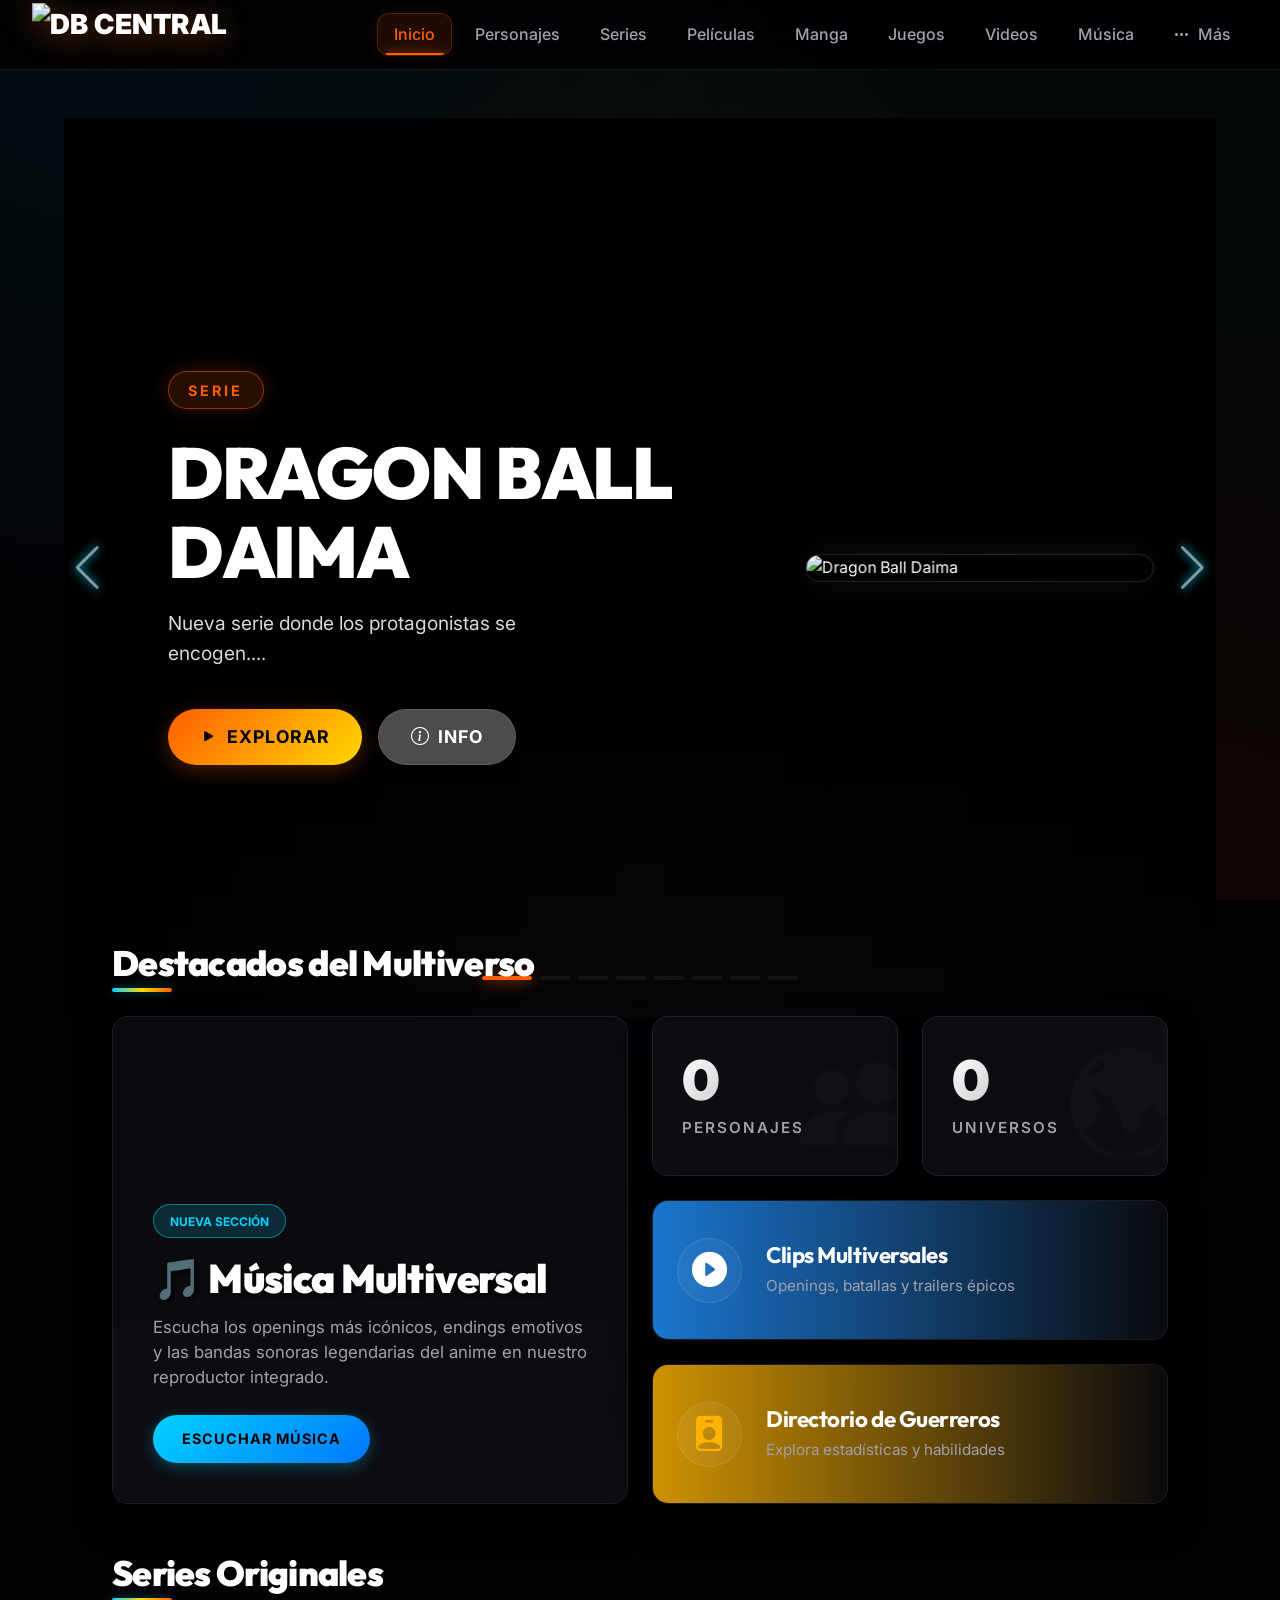
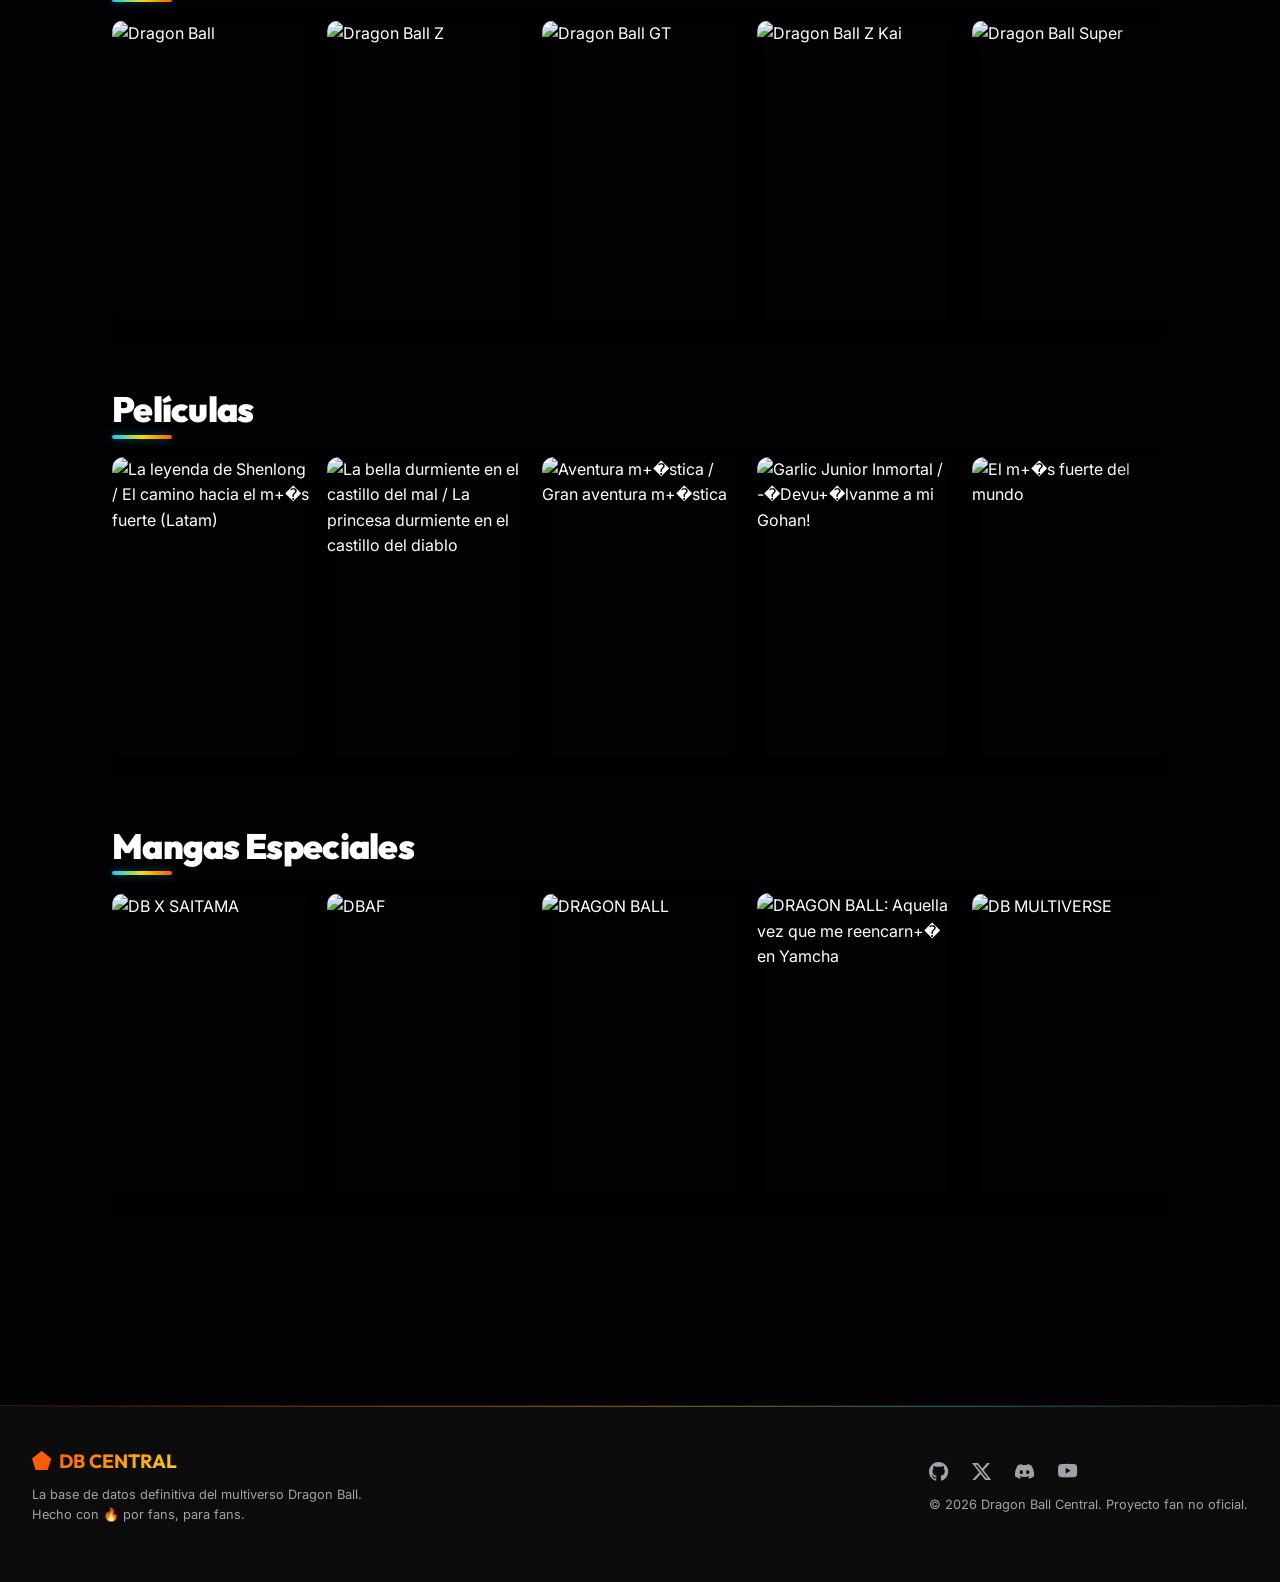
==== commit 577302ab: "thgbrf hrtg" ====
--- a/index.html
+++ b/index.html
@@ -202,11 +202,11 @@
                     </div>
                 </div>
                 <div id="personajesListView">
-                    <div id="personajesSerieBar" class="d-none mb-3">
-                        <button class="btn btn-outline-primary btn-sm" id="personajesSerieBack" style="border-radius: var(--radius-md);">
-                            <i class="bi bi-arrow-left"></i> Todas las series
+                    <div id="personajesSerieBar" class="d-flex align-items-center gap-3 mb-4 d-none">
+                        <button class="btn btn-outline-primary btn-sm" id="personajesSeriesBackBtn" style="border-radius: var(--radius-md);">
+                            <i class="bi bi-arrow-left"></i> Series
                         </button>
-                        <span class="ms-2 text-white fw-bold" id="personajesSerieTitle"></span>
+                        <span id="personajesCurrentSerieTitle" class="text-white fw-bold"></span>
                     </div>
                     <div class="row g-4" id="charactersSeriesContainer"></div>
                     <div class="row g-4" id="charactersContainer"></div>
--- a/styles.css
+++ b/styles.css
@@ -403,61 +403,6 @@
 
 /* Stats group (KI bar) - hidden */
 #charactersContainer .stats-group { display: none; }
-
-/* --- Series categories overrides --- */
-#charactersSeriesContainer .premium-card {
-    background: linear-gradient(160deg, rgba(15,15,22,0.85), rgba(8,8,14,0.95));
-    border-color: rgba(255,255,255,0.06);
-}
-
-#charactersSeriesContainer .premium-card:hover {
-    border-color: rgba(255,255,255,0.15);
-    box-shadow: 0 20px 50px rgba(0,0,0,0.6), 0 0 40px rgba(255,255,255,0.05);
-}
-
-#charactersSeriesContainer .card-image-box {
-    min-height: 200px;
-    background: radial-gradient(ellipse at 50% 40%, rgba(10,10,20,0.8), #050505);
-}
-
-#charactersSeriesContainer .card-content {
-    padding: 1.25rem 1.25rem 1rem;
-}
-
-#charactersSeriesContainer .card-content h4 {
-    font-size: 1.3rem;
-    letter-spacing: 0.02em;
-}
-
-#charactersSeriesContainer .card-content p {
-    font-size: 0.8rem;
-    line-height: 1.5;
-}
-
-#charactersSeriesContainer .badge {
-    font-size: 0.65rem;
-    padding: 4px 10px;
-    letter-spacing: 0.05em;
-}
-
-/* Series search bar */
-#personajesSerieBar {
-    background: rgba(255,255,255,0.03);
-    border: 1px solid rgba(255,255,255,0.06);
-    border-radius: var(--radius-md);
-    padding: 0.5rem 1rem;
-}
-
-#personajesSerieBar .btn-outline-primary {
-    border-color: rgba(255,94,0,0.3);
-    color: var(--accent);
-    font-size: 0.85rem;
-}
-
-#personajesSerieBar .btn-outline-primary:hover {
-    background: rgba(255,94,0,0.15);
-    border-color: var(--accent);
-}
 
 .card-image-box {
     position: relative;
@@ -2451,3 +2396,79 @@
     .gallery-arrow-left { left: 0.4rem; }
     .gallery-arrow-right { right: 0.4rem; }
 }
+
+/* ===========================
+   SERIES CATEGORY CARDS (PERSONAJES)
+   =========================== */
+#charactersSeriesContainer .serie-card {
+    position: relative;
+    overflow: hidden;
+}
+
+#charactersSeriesContainer .serie-card .card-image-box {
+    position: relative;
+    overflow: hidden;
+    border-radius: var(--radius-lg);
+}
+
+#charactersSeriesContainer .serie-card .card-image-box img {
+    width: 100%;
+    aspect-ratio: 2/3;
+    object-fit: cover;
+    transition: transform 0.6s cubic-bezier(0.4, 0, 0.2, 1);
+}
+
+#charactersSeriesContainer .serie-card:hover .card-image-box img {
+    transform: scale(1.08);
+}
+
+#charactersSeriesContainer .serie-card .canon-badge {
+    font-size: 0.6rem;
+    font-weight: 700;
+    padding: 4px 8px;
+    border-radius: 50rem;
+    text-transform: uppercase;
+    letter-spacing: 0.5px;
+    white-space: nowrap;
+}
+
+#charactersSeriesContainer .serie-card .canon-badge.canon-ok {
+    background: rgba(0, 230, 118, 0.2);
+    color: #00E676;
+    border: 1px solid rgba(0, 230, 118, 0.3);
+}
+
+#charactersSeriesContainer .serie-card .canon-badge.canon-neutral {
+    background: rgba(255, 179, 0, 0.2);
+    color: #ffb300;
+    border: 1px solid rgba(255, 179, 0, 0.3);
+}
+
+#charactersSeriesContainer .serie-card .canon-badge.canon-no {
+    background: rgba(255, 69, 0, 0.2);
+    color: #ff4500;
+    border: 1px solid rgba(255, 69, 0, 0.3);
+}
+
+#charactersSeriesContainer .serie-card .card-image-box .category-badge {
+    font-size: 0.65rem;
+    font-weight: 700;
+    padding: 4px 10px;
+    border-radius: 50rem;
+    background: var(--accent-primary);
+    color: #fff;
+    text-transform: uppercase;
+    letter-spacing: 1px;
+}
+
+#personajesSerieBar {
+    background: rgba(255, 255, 255, 0.03);
+    border: 1px solid var(--border-color);
+    border-radius: var(--radius-md);
+    padding: 10px 16px;
+}
+
+#personajesSerieBar #personajesCurrentSerieTitle {
+    font-size: 1rem;
+    font-weight: 600;
+}
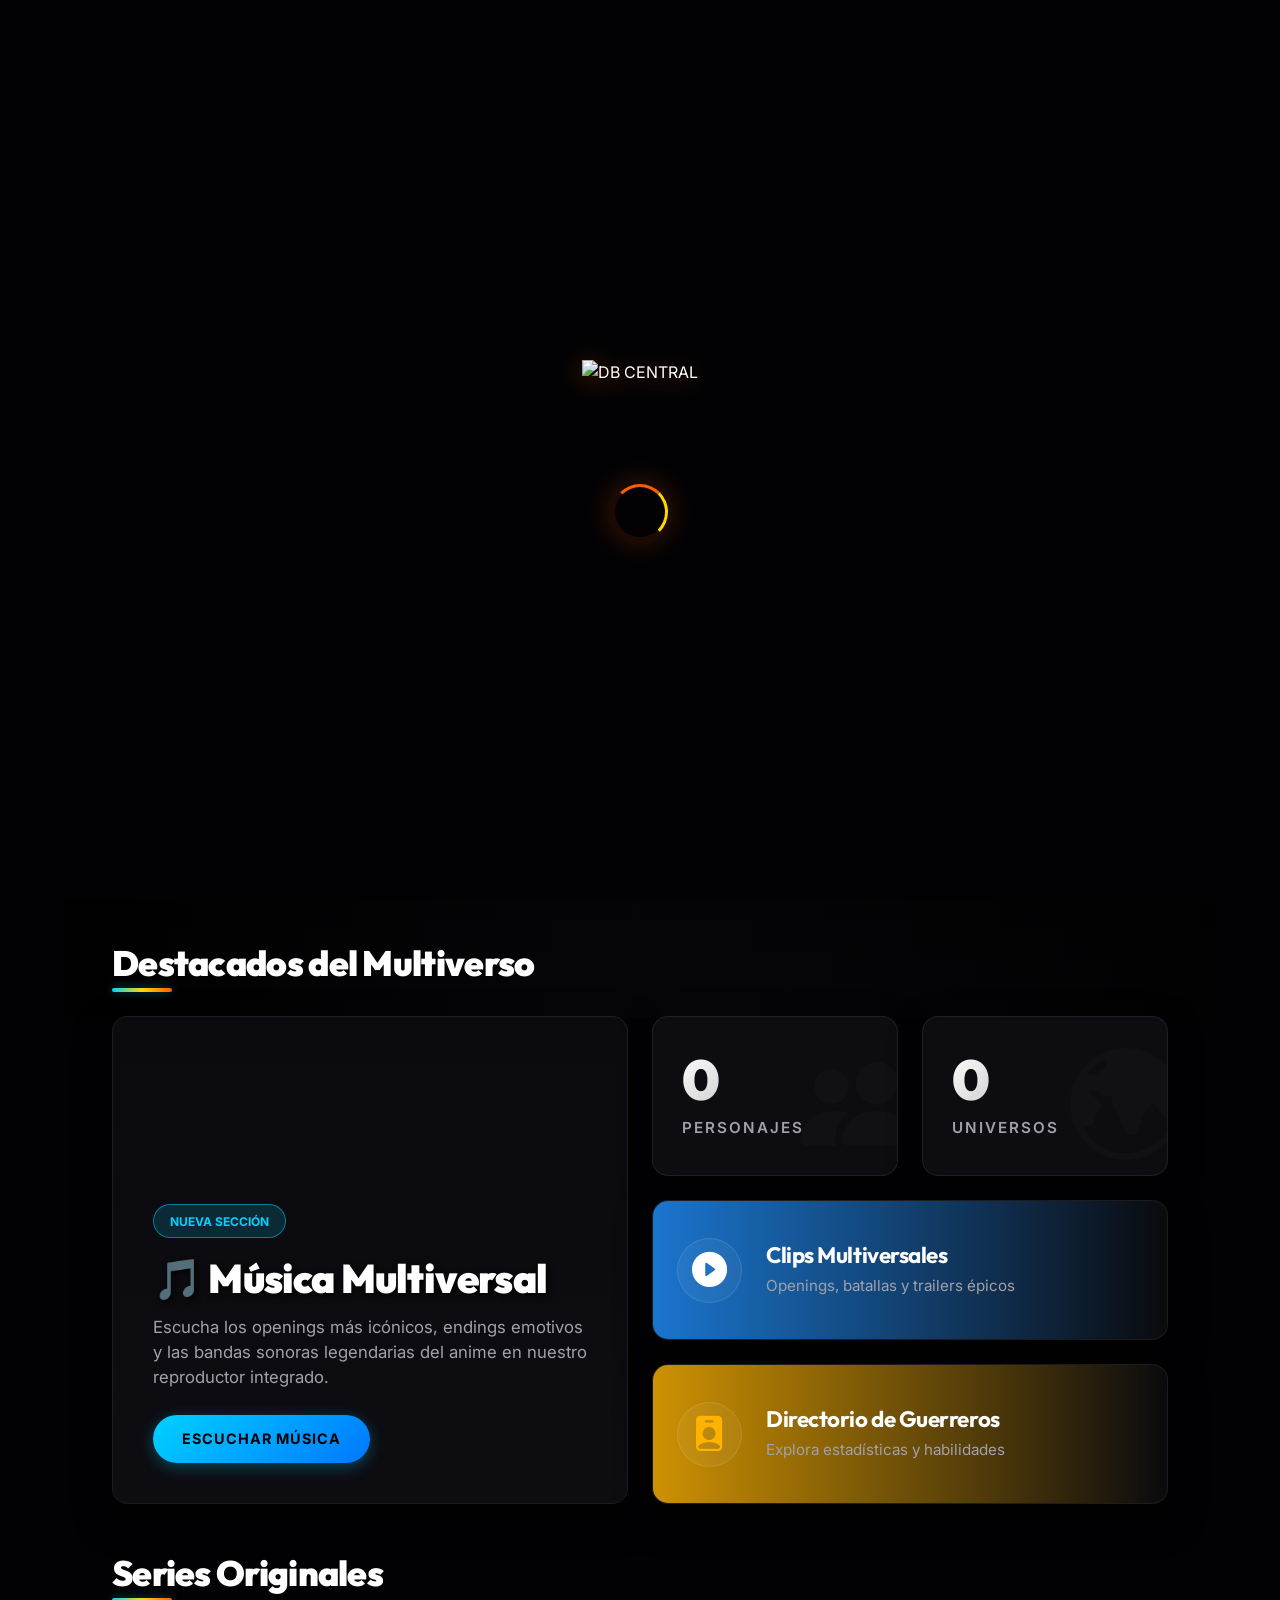
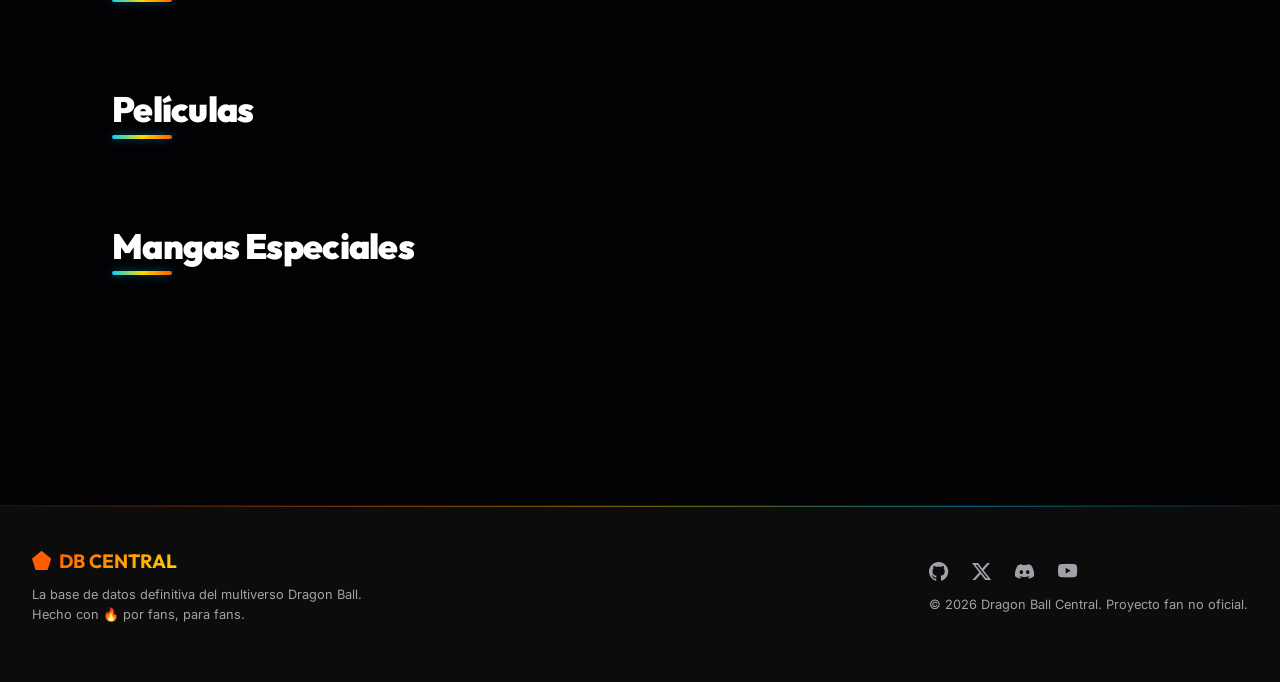
==== commit 5b015a6c: "rno kitk" ====
--- a/index.html
+++ b/index.html
@@ -202,11 +202,19 @@
                     </div>
                 </div>
                 <div id="personajesListView">
+<<<<<<< HEAD
                     <div id="personajesSerieBar" class="d-flex align-items-center gap-3 mb-4 d-none">
                         <button class="btn btn-outline-primary btn-sm" id="personajesSeriesBackBtn" style="border-radius: var(--radius-md);">
                             <i class="bi bi-arrow-left"></i> Series
                         </button>
                         <span id="personajesCurrentSerieTitle" class="text-white fw-bold"></span>
+=======
+                    <div id="personajesSerieBar" class="d-none mb-3">
+                        <button class="btn btn-outline-primary btn-sm" id="personajesSerieBack" style="border-radius: var(--radius-md);">
+                            <i class="bi bi-arrow-left"></i> Todas las series
+                        </button>
+                        <span class="ms-2 text-white fw-bold" id="personajesSerieTitle"></span>
+>>>>>>> 0409bcd5bddded99aab0ce7d3344460a6b1d85ed
                     </div>
                     <div class="row g-4" id="charactersSeriesContainer"></div>
                     <div class="row g-4" id="charactersContainer"></div>
--- a/styles.css
+++ b/styles.css
@@ -403,6 +403,61 @@
 
 /* Stats group (KI bar) - hidden */
 #charactersContainer .stats-group { display: none; }
+
+/* --- Series categories overrides --- */
+#charactersSeriesContainer .premium-card {
+    background: linear-gradient(160deg, rgba(15,15,22,0.85), rgba(8,8,14,0.95));
+    border-color: rgba(255,255,255,0.06);
+}
+
+#charactersSeriesContainer .premium-card:hover {
+    border-color: rgba(255,255,255,0.15);
+    box-shadow: 0 20px 50px rgba(0,0,0,0.6), 0 0 40px rgba(255,255,255,0.05);
+}
+
+#charactersSeriesContainer .card-image-box {
+    min-height: 200px;
+    background: radial-gradient(ellipse at 50% 40%, rgba(10,10,20,0.8), #050505);
+}
+
+#charactersSeriesContainer .card-content {
+    padding: 1.25rem 1.25rem 1rem;
+}
+
+#charactersSeriesContainer .card-content h4 {
+    font-size: 1.3rem;
+    letter-spacing: 0.02em;
+}
+
+#charactersSeriesContainer .card-content p {
+    font-size: 0.8rem;
+    line-height: 1.5;
+}
+
+#charactersSeriesContainer .badge {
+    font-size: 0.65rem;
+    padding: 4px 10px;
+    letter-spacing: 0.05em;
+}
+
+/* Series search bar */
+#personajesSerieBar {
+    background: rgba(255,255,255,0.03);
+    border: 1px solid rgba(255,255,255,0.06);
+    border-radius: var(--radius-md);
+    padding: 0.5rem 1rem;
+}
+
+#personajesSerieBar .btn-outline-primary {
+    border-color: rgba(255,94,0,0.3);
+    color: var(--accent);
+    font-size: 0.85rem;
+}
+
+#personajesSerieBar .btn-outline-primary:hover {
+    background: rgba(255,94,0,0.15);
+    border-color: var(--accent);
+}
 
 .card-image-box {
     position: relative;
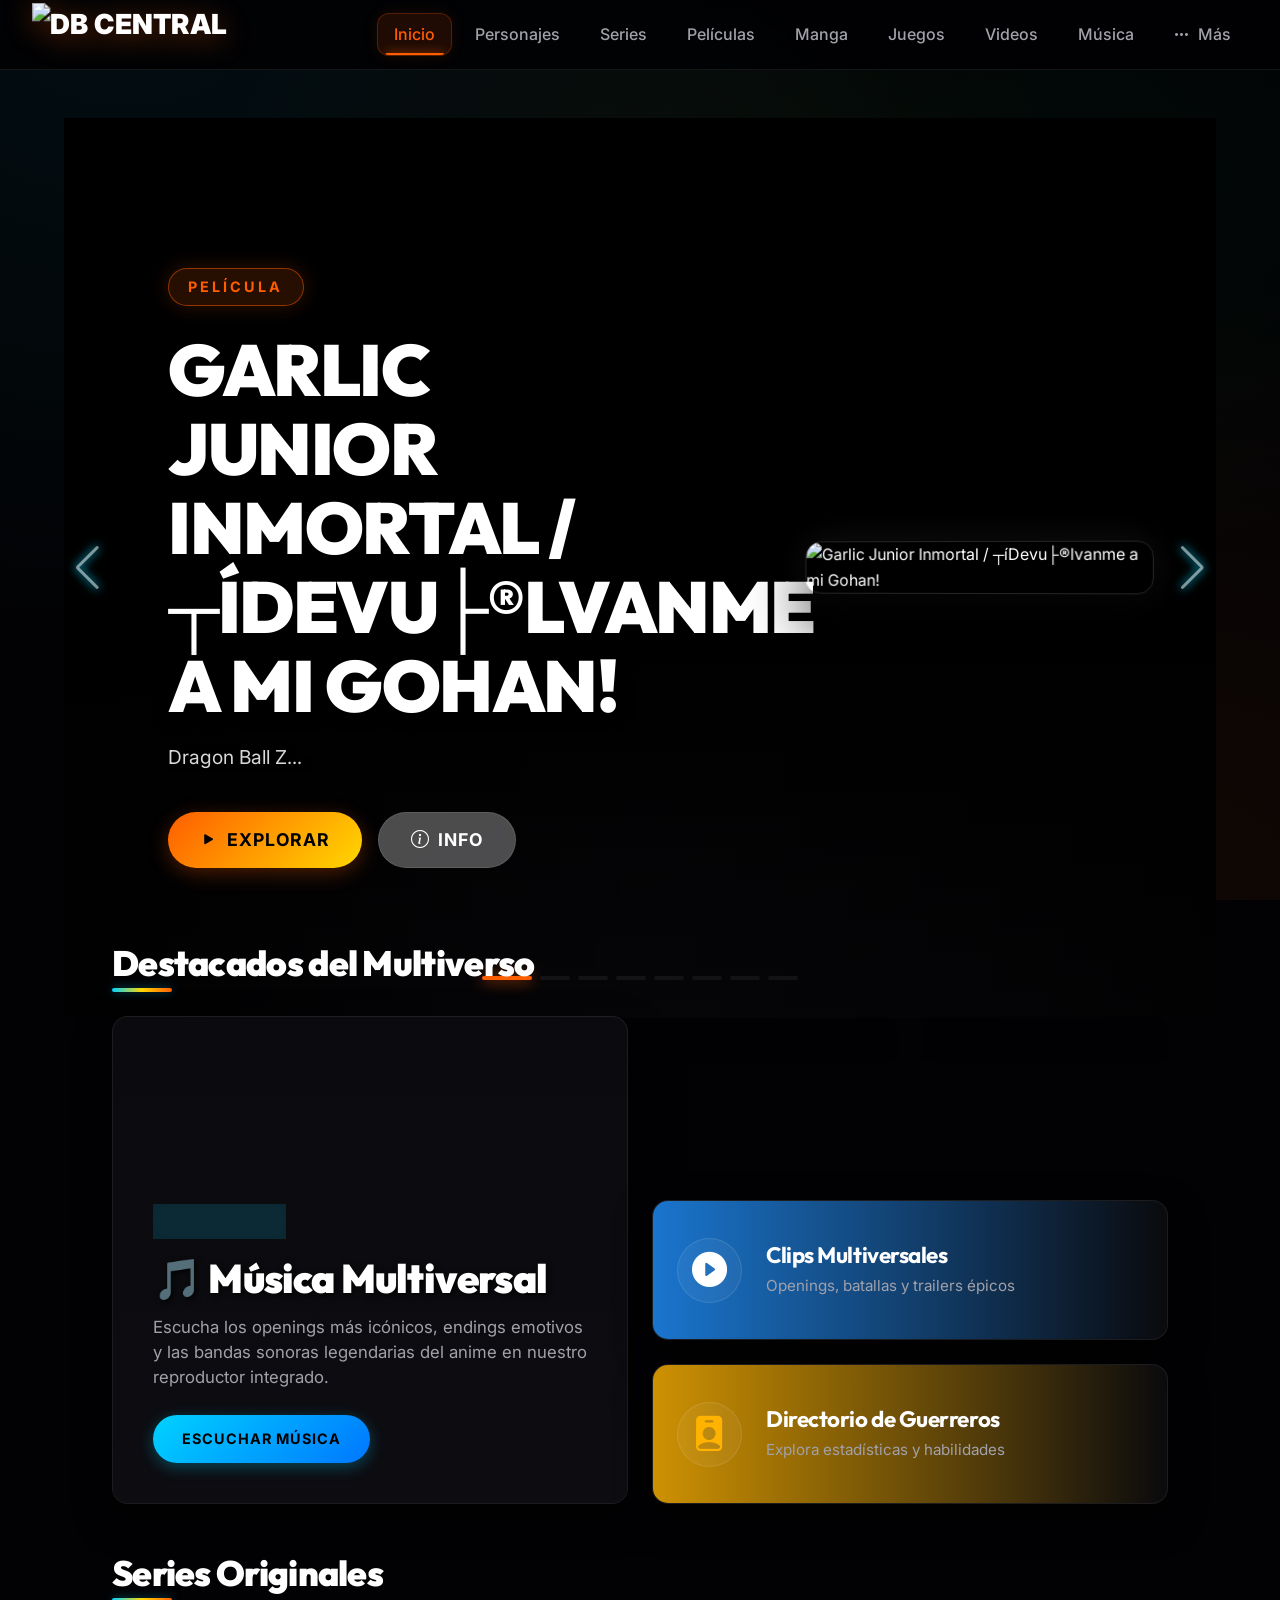
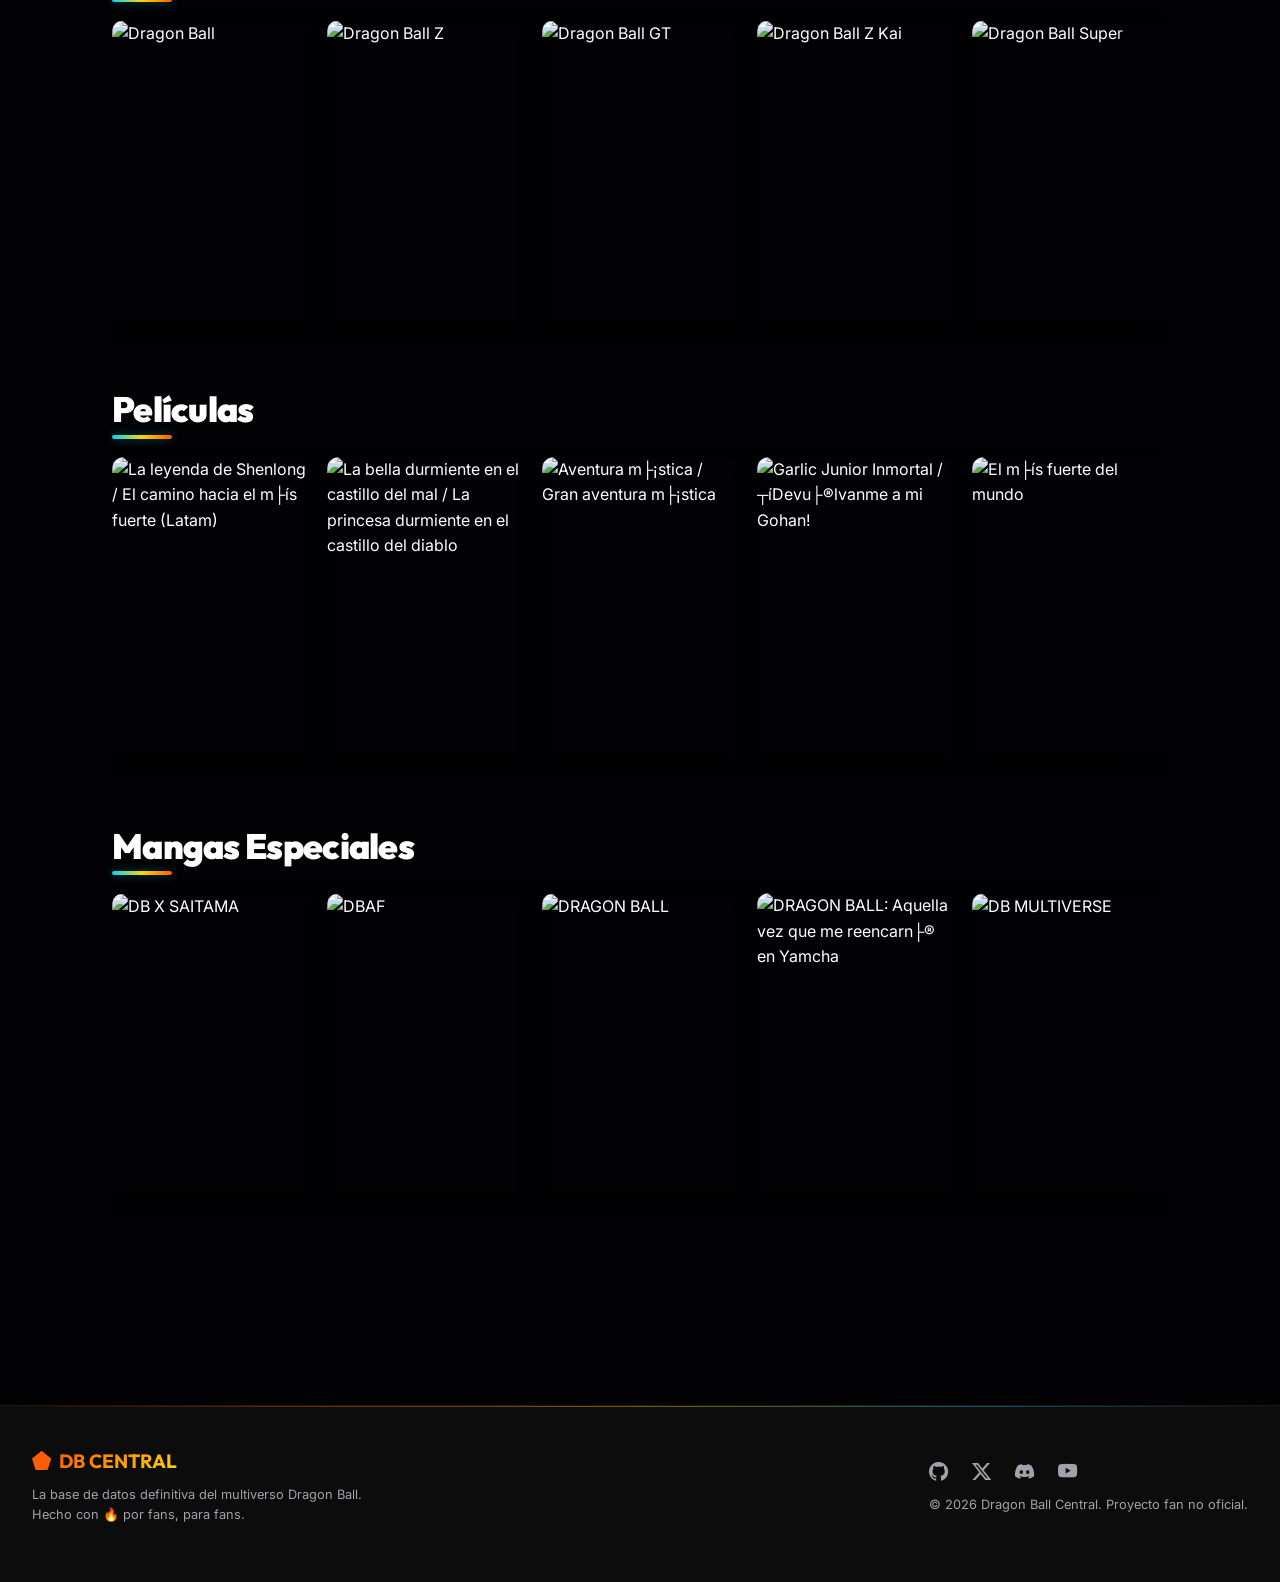
==== commit 2d98e211: "personajes cambios en cosas" ====
--- a/index.html
+++ b/index.html
@@ -202,19 +202,11 @@
                     </div>
                 </div>
                 <div id="personajesListView">
-<<<<<<< HEAD
-                    <div id="personajesSerieBar" class="d-flex align-items-center gap-3 mb-4 d-none">
-                        <button class="btn btn-outline-primary btn-sm" id="personajesSeriesBackBtn" style="border-radius: var(--radius-md);">
-                            <i class="bi bi-arrow-left"></i> Series
-                        </button>
-                        <span id="personajesCurrentSerieTitle" class="text-white fw-bold"></span>
-=======
                     <div id="personajesSerieBar" class="d-none mb-3">
                         <button class="btn btn-outline-primary btn-sm" id="personajesSerieBack" style="border-radius: var(--radius-md);">
                             <i class="bi bi-arrow-left"></i> Todas las series
                         </button>
-                        <span class="ms-2 text-white fw-bold" id="personajesSerieTitle"></span>
->>>>>>> 0409bcd5bddded99aab0ce7d3344460a6b1d85ed
+                        <span class="ms-2 text-white fw-bold" id="personajesCurrentSerieTitle"></span>
                     </div>
                     <div class="row g-4" id="charactersSeriesContainer"></div>
                     <div class="row g-4" id="charactersContainer"></div>
--- a/styles.css
+++ b/styles.css
@@ -2458,23 +2458,37 @@
 #charactersSeriesContainer .serie-card {
     position: relative;
     overflow: hidden;
+    border-radius: var(--radius-lg);
 }
 
 #charactersSeriesContainer .serie-card .card-image-box {
     position: relative;
     overflow: hidden;
-    border-radius: var(--radius-lg);
+    border-radius: var(--radius-lg) var(--radius-lg) 0 0;
 }
 
 #charactersSeriesContainer .serie-card .card-image-box img {
     width: 100%;
-    aspect-ratio: 2/3;
+    aspect-ratio: 16/9;
     object-fit: cover;
+    object-position: center 20%;
     transition: transform 0.6s cubic-bezier(0.4, 0, 0.2, 1);
+    display: block;
 }
 
 #charactersSeriesContainer .serie-card:hover .card-image-box img {
     transform: scale(1.08);
+}
+
+#charactersSeriesContainer .serie-card .card-image-box::after {
+    content: '';
+    position: absolute;
+    bottom: 0;
+    left: 0;
+    right: 0;
+    height: 50%;
+    background: linear-gradient(transparent, rgba(0,0,0,0.7));
+    pointer-events: none;
 }
 
 #charactersSeriesContainer .serie-card .canon-badge {
@@ -2527,3 +2541,5 @@
     font-size: 1rem;
     font-weight: 600;
 }
+
+
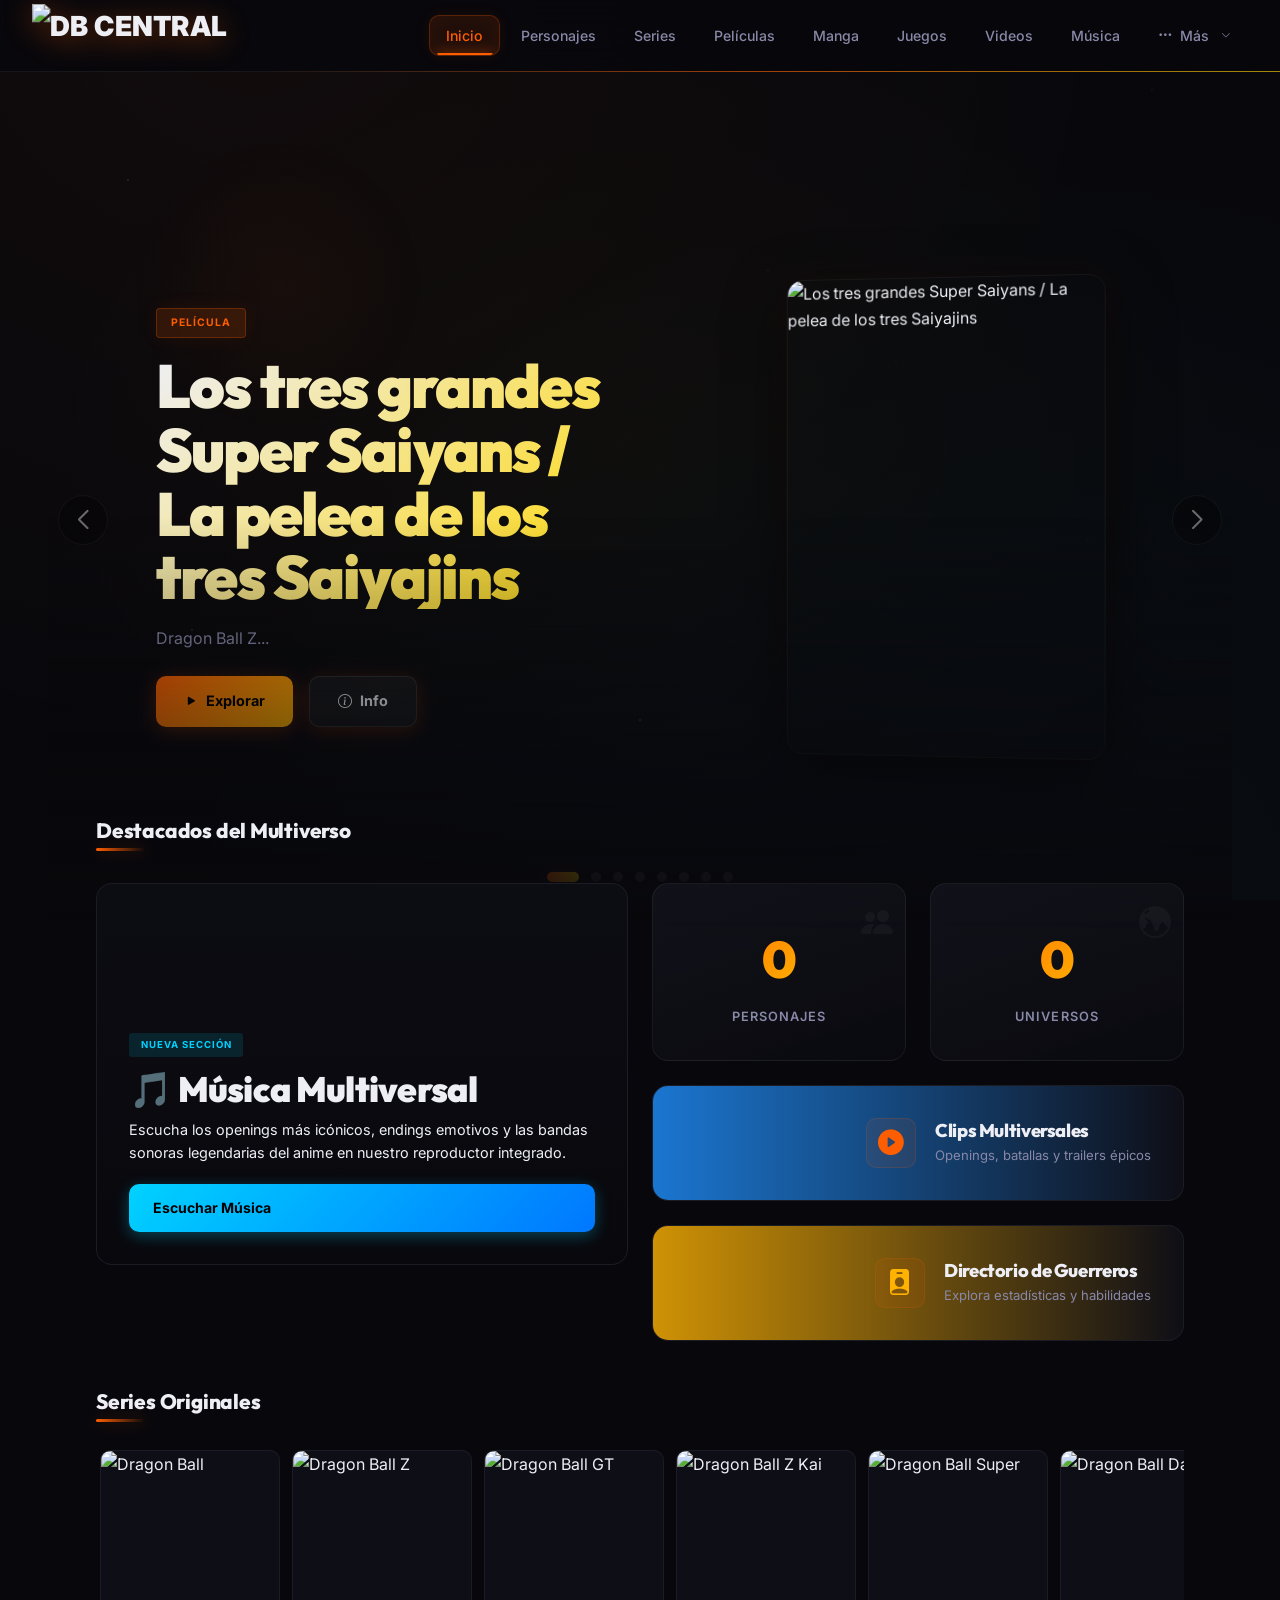
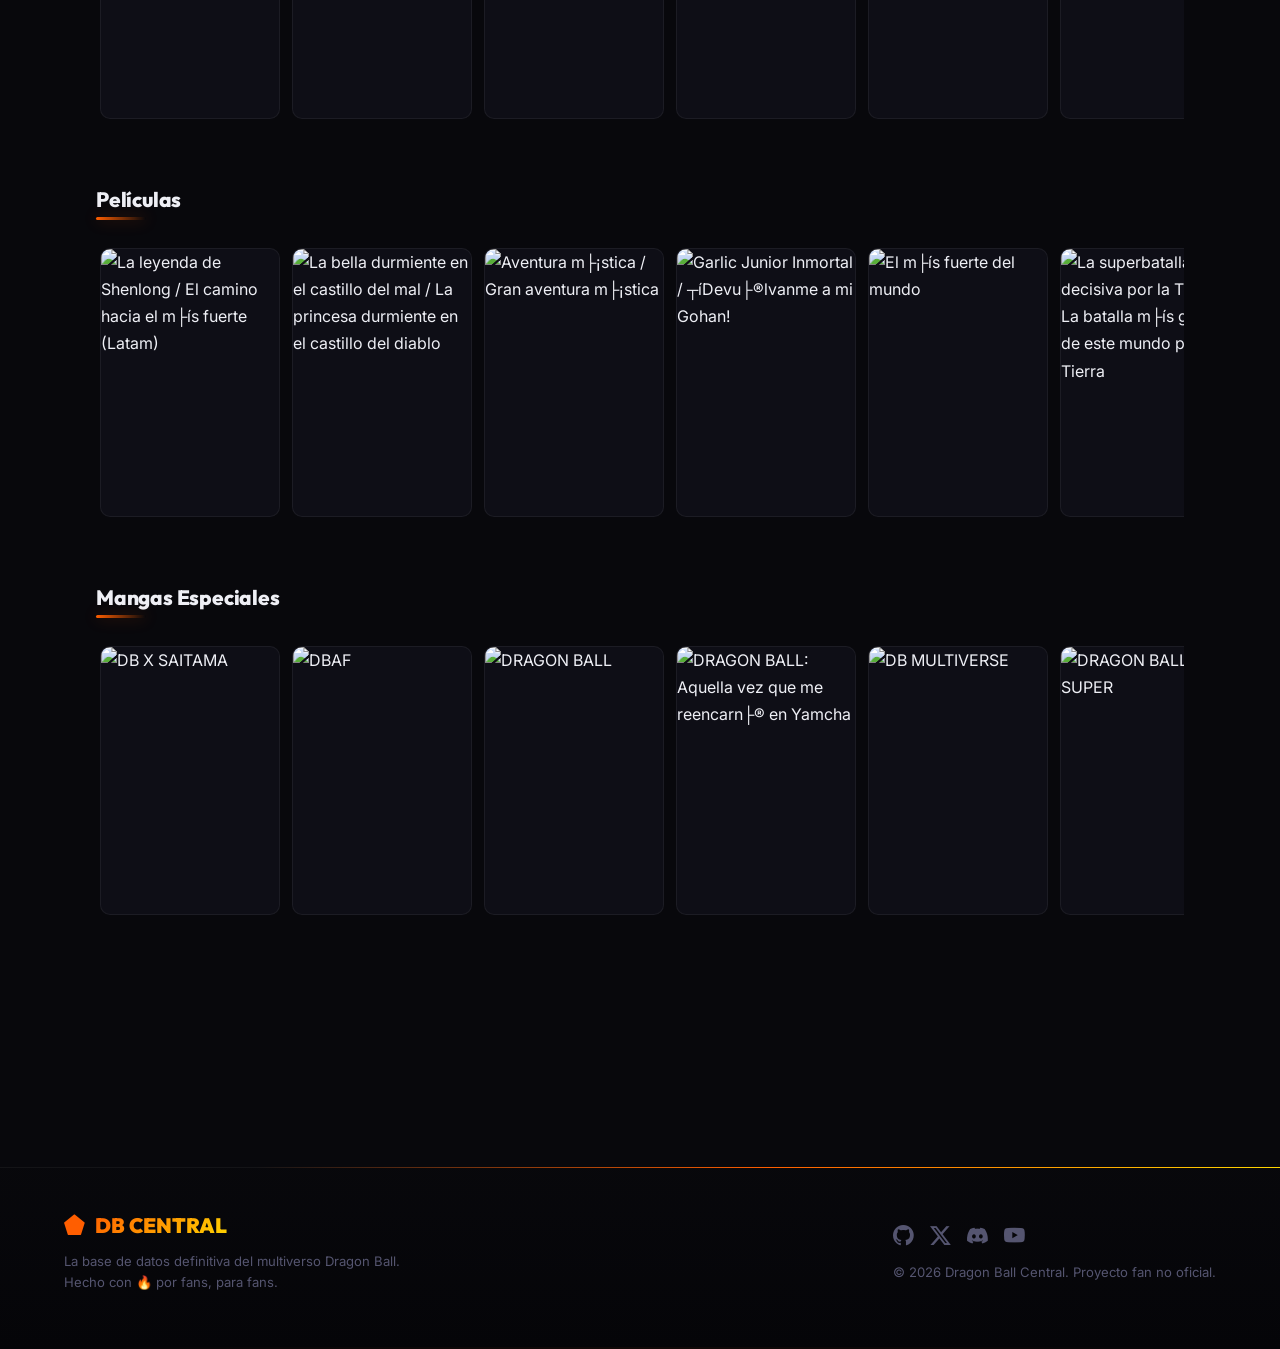
==== commit 1b3e2b5d: "cambios" ====
--- a/index.html
+++ b/index.html
@@ -6,6 +6,14 @@
     <meta name="viewport" content="width=device-width, initial-scale=1.0">
     <title>Dragon Ball Central | Dashboard Multiversal</title>
     <meta name="description" content="La base de datos más completa del multiverso Dragon Ball. Explora personajes, sagas, series, películas, videojuegos y compara el poder de tus guerreros favoritos.">
+    <!-- Preconnect / DNS-Prefetch -->
+    <link rel="preconnect" href="https://fonts.googleapis.com">
+    <link rel="preconnect" href="https://fonts.gstatic.com" crossorigin>
+    <link rel="preconnect" href="https://cdn.jsdelivr.net">
+    <link rel="preconnect" href="https://unpkg.com">
+    <link rel="dns-prefetch" href="https://drive.google.com">
+    <link rel="dns-prefetch" href="https://img.youtube.com">
+    <link rel="dns-prefetch" href="https://lh3.googleusercontent.com">
     <!-- Google Fonts -->
     <link href="https://fonts.googleapis.com/css2?family=Inter:wght@400;500;600&family=Outfit:wght@700;900&display=swap" rel="stylesheet">
     <!-- Bootstrap 5 -->
@@ -20,6 +28,8 @@
     <link rel="stylesheet" href="styles.css?v=4.1">
     <!-- Favicon -->
     <link rel="icon" type="image/png" href="https://drive.google.com/uc?export=view&id=176y7qqFev10QmgJHE7kWpBpQtRu4A7T9">
+    <!-- Theme Color -->
+    <meta name="theme-color" content="#08080C">
 </head>
 
 <body>
@@ -62,12 +72,14 @@
                     <a href="#" class="nav-item" onclick="showSection('musica')">
                         <i class="bi bi-music-note-beamed d-md-none"></i> <span class="d-none d-md-inline">Música</span>
                     </a>
-                    <div class="nav-dropdown d-none d-md-block">
-                        <span class="nav-item"><i class="bi bi-three-dots"></i> Más</span>
-                        <div class="dropdown-content">
-                            <a href="#" onclick="showSection('esferas')">Esferas</a>
-                            <a href="#" onclick="showSection('universos')">Universos</a>
-                            <a href="#" onclick="showSection('biomas')">Biomas</a>
+                    <div class="nav-dropdown d-none d-md-block" data-dropdown>
+                        <span class="nav-item dropdown-trigger" role="button" tabindex="0" aria-haspopup="true" aria-expanded="false">
+                            <i class="bi bi-three-dots"></i> Más <i class="bi bi-chevron-down dropdown-arrow"></i>
+                        </span>
+                        <div class="dropdown-content" role="menu">
+                            <a href="#" onclick="showSection('esferas')" role="menuitem"><i class="bi bi-stars"></i> Esferas</a>
+                            <a href="#" onclick="showSection('universos')" role="menuitem"><i class="bi bi-globe2"></i> Universos</a>
+                            <a href="#" onclick="showSection('biomas')" role="menuitem"><i class="bi bi-map"></i> Biomas</a>
                         </div>
                     </div>
                     <!-- Mobile extras -->
@@ -702,14 +714,12 @@
         </div>
     </div>
 
-    <!-- Scripts -->
-    <script src="https://cdn.jsdelivr.net/npm/bootstrap@5.3.0/dist/js/bootstrap.bundle.min.js"></script>
-    <script src="https://unpkg.com/aos@2.3.1/dist/aos.js"></script>
-    <!-- Swiper JS -->
-    <script src="https://cdn.jsdelivr.net/npm/swiper@11/swiper-bundle.min.js"></script>
-    <script>AOS.init({ duration: 800, once: true });</script>
-    <script src="api.js?v=4.1"></script>
-    <script src="script.js?v=4.1"></script>
+    <!-- Scripts (defer for non-blocking) -->
+    <script src="https://cdn.jsdelivr.net/npm/bootstrap@5.3.0/dist/js/bootstrap.bundle.min.js" defer></script>
+    <script src="https://unpkg.com/aos@2.3.1/dist/aos.js" defer></script>
+    <script src="https://cdn.jsdelivr.net/npm/swiper@11/swiper-bundle.min.js" defer></script>
+    <script src="api.js?v=4.1" defer></script>
+    <script src="script.js?v=4.1" defer></script>
 </body>
 
 </html>
--- a/styles.css
+++ b/styles.css
@@ -1,57 +1,127 @@
-
 /* 
-    DRAGON BALL CENTRAL - PREMIUM DESIGN SYSTEM v4.0
-    Super Saiyan Aesthetic — Cinematic, Energetic, Premium
-    Inspired by Dragon Ball: gold, green, electric blue, aura orange
+    DRAGON BALL CENTRAL — CINEMATIC PREMIUM v5.0
+    Complete Visual Overhaul — Dragon Ball Themed
+    Energy / Power / Adventure / Premium
 */
 
 :root {
-    --bg-main: #020204;
-    --bg-card: rgba(13, 13, 18, 0.65);
-    --bg-nav: rgba(2, 2, 4, 0.9);
-    --accent-primary: #ff5e00;
-    --accent-secondary: #ffb300;
+    --db-orange: #FF5E00;
+    --db-orange-dark: #D94E00;
+    --db-gold: #FFD700;
+    --db-yellow: #FFB300;
+    --db-electric: #00D2FF;
+    --db-blue: #0066CC;
+    --db-red: #E63946;
+    --db-green: #00CC66;
+    --db-purple: #9933FF;
+    --db-turquoise: #00E5FF;
+    --db-dark: #08080C;
+    --db-dark-2: #0E0E16;
+    --db-dark-3: #14141E;
+    --accent-primary: #FF5E00;
+    --accent-secondary: #FFB300;
     --accent-gold: #FFD700;
-    --accent-electric: #00d2ff;
-    --accent-green: #00E676;
-    --text-main: #ffffff;
-    --text-muted: #a1a1aa;
-    --border-color: rgba(255, 255, 255, 0.08);
-    --glass-bg: rgba(255, 255, 255, 0.03);
+    --accent-electric: #00D2FF;
+    --accent-green: #00CC66;
+    --accent-red: #E63946;
+    --accent-purple: #9933FF;
+    --text-main: #EEEFF5;
+    --text-muted: #8888A8;
+    --text-dim: #555570;
+    --border-color: rgba(255, 255, 255, 0.06);
+    --border-glow: rgba(255, 94, 0, 0.25);
+    --glass-bg: rgba(255, 255, 255, 0.04);
+    --glass-strong: rgba(255, 255, 255, 0.08);
     --font-heading: 'Outfit', sans-serif;
     --font-body: 'Inter', sans-serif;
     --radius-lg: 16px;
-    --radius-md: 12px;
-    --radius-sm: 8px;
+    --radius-md: 10px;
+    --radius-sm: 6px;
+    --transition-fast: all 0.2s cubic-bezier(0.4, 0, 0.2, 1);
     --transition-smooth: all 0.4s cubic-bezier(0.4, 0, 0.2, 1);
-    --glow-orange: 0 0 20px rgba(255, 94, 0, 0.4);
-    --glow-gold: 0 0 20px rgba(255, 215, 0, 0.4);
-    --glow-blue: 0 0 20px rgba(0, 210, 255, 0.4);
-    --glow-green: 0 0 20px rgba(0, 230, 118, 0.4);
+    --transition-bounce: all 0.5s cubic-bezier(0.34, 1.56, 0.64, 1);
+    --shadow-card: 0 4px 24px rgba(0, 0, 0, 0.4);
+    --shadow-card-hover: 0 12px 50px rgba(0, 0, 0, 0.6);
+    --shadow-topbar: 0 2px 24px rgba(0, 0, 0, 0.5);
+    --glow-orange: 0 0 30px rgba(255, 94, 0, 0.35);
+    --glow-gold: 0 0 25px rgba(255, 215, 0, 0.2);
+    --glow-blue: 0 0 30px rgba(0, 210, 255, 0.25);
+    --glow-purple: 0 0 25px rgba(153, 51, 255, 0.25);
+    --glow-green: 0 0 25px rgba(0, 204, 102, 0.2);
+    --aura-orange: rgba(255, 94, 0, 0.1);
+    --aura-gold: rgba(255, 215, 0, 0.07);
+    --aura-blue: rgba(0, 210, 255, 0.07);
+    --aura-purple: rgba(153, 51, 255, 0.06);
+    --aura-green: rgba(0, 204, 102, 0.06);
 }
 
 * { margin: 0; padding: 0; box-sizing: border-box; }
 
 ::-webkit-scrollbar { width: 8px; height: 8px; }
-::-webkit-scrollbar-track { background: var(--bg-main); }
-::-webkit-scrollbar-thumb { background: rgba(255, 94, 0, 0.3); border-radius: 4px; }
-::-webkit-scrollbar-thumb:hover { background: rgba(255, 94, 0, 0.6); }
-
-::selection { background: rgba(255, 94, 0, 0.3); color: #fff; }
+::-webkit-scrollbar-track { background: var(--db-dark); }
+::-webkit-scrollbar-thumb {
+    background: linear-gradient(180deg, var(--accent-primary), var(--accent-gold));
+    border-radius: 4px;
+    border: 2px solid var(--db-dark);
+}
+::-webkit-scrollbar-thumb:hover { background: var(--accent-primary); }
+::-webkit-scrollbar-corner { background: var(--db-dark); }
+
+::selection { background: rgba(255, 94, 0, 0.7); color: #fff; }
+::-moz-selection { background: rgba(255, 94, 0, 0.7); color: #fff; }
+
+html { scroll-behavior: smooth; }
 
 body {
-    background-color: var(--bg-main);
+    background-color: var(--db-dark);
     background-image:
-        radial-gradient(ellipse at 10% 0%, rgba(0, 210, 255, 0.06), transparent 50%),
-        radial-gradient(ellipse at 90% 100%, rgba(255, 94, 0, 0.06), transparent 50%),
-        radial-gradient(ellipse at 50% 30%, rgba(255, 215, 0, 0.03), transparent 50%),
-        radial-gradient(ellipse at 80% 20%, rgba(0, 230, 118, 0.03), transparent 40%);
+        radial-gradient(ellipse at 20% 0%, rgba(255, 94, 0, 0.04), transparent 60%),
+        radial-gradient(ellipse at 80% 100%, rgba(0, 210, 255, 0.03), transparent 60%),
+        radial-gradient(ellipse at 50% 50%, rgba(255, 215, 0, 0.02), transparent 70%);
     background-attachment: fixed;
     color: var(--text-main);
     font-family: var(--font-body);
-    line-height: 1.6;
+    line-height: 1.7;
     -webkit-font-smoothing: antialiased;
     overflow-x: hidden;
+    min-height: 100vh;
+}
+
+body::before {
+    content: '';
+    position: fixed;
+    inset: 0;
+    background-image:
+        radial-gradient(1px 1px at 10% 20%, rgba(255,255,255,0.3), transparent),
+        radial-gradient(1px 1px at 30% 5%, rgba(255,255,255,0.2), transparent),
+        radial-gradient(1.5px 1.5px at 50% 80%, rgba(255,215,0,0.3), transparent),
+        radial-gradient(1px 1px at 70% 40%, rgba(255,94,0,0.2), transparent),
+        radial-gradient(1px 1px at 90% 10%, rgba(0,210,255,0.2), transparent),
+        radial-gradient(1.5px 1.5px at 15% 70%, rgba(255,255,255,0.15), transparent),
+        radial-gradient(1px 1px at 60% 30%, rgba(255,215,0,0.15), transparent),
+        radial-gradient(1px 1px at 85% 60%, rgba(255,94,0,0.15), transparent),
+        radial-gradient(1px 1px at 40% 90%, rgba(0,210,255,0.15), transparent),
+        radial-gradient(1.5px 1.5px at 25% 45%, rgba(255,255,255,0.1), transparent);
+    pointer-events: none;
+    z-index: 0;
+}
+
+body::after {
+    content: '';
+    position: fixed;
+    width: 300px; height: 300px;
+    border-radius: 50%;
+    background: radial-gradient(circle, rgba(255, 94, 0, 0.04), transparent 70%);
+    top: 15%; left: 10%;
+    animation: orbFloat 12s ease-in-out infinite;
+    pointer-events: none;
+    z-index: 0;
+}
+
+@keyframes orbFloat {
+    0%, 100% { transform: translate(0, 0) scale(1); opacity: 0.6; }
+    33% { transform: translate(100px, -80px) scale(1.2); opacity: 0.8; }
+    66% { transform: translate(-50px, 60px) scale(0.9); opacity: 0.5; }
 }
 
 h1, h2, h3, h4, h5, h6 {
@@ -66,31 +136,123 @@
 .text-dark { color: var(--text-main) !important; }
 
 /* --- Layout --- */
-.app-container { display: flex; flex-direction: column; min-height: 100vh; }
+.app-container { display: flex; flex-direction: column; min-height: 100vh; position: relative; z-index: 1; }
+
+/* --- Loader --- */
+#loader {
+    position: fixed;
+    inset: 0;
+    background: radial-gradient(ellipse at center, var(--db-dark-2), var(--db-dark));
+    z-index: 9999;
+    display: flex;
+    justify-content: center;
+    align-items: center;
+    flex-direction: column;
+    gap: 32px;
+    transition: opacity 0.4s ease;
+}
+
+#loader img {
+    animation: loaderBrandIn 1s ease-out;
+    filter: drop-shadow(0 0 40px rgba(255, 94, 0, 0.4)) !important;
+}
+
+@keyframes loaderBrandIn {
+    from { opacity: 0; transform: scale(0.8) translateY(20px); }
+    to { opacity: 1; transform: scale(1) translateY(0); }
+}
+
+.loader-circle {
+    width: 64px;
+    height: 64px;
+    border-radius: 50%;
+    border: 3px solid rgba(255, 94, 0, 0.1);
+    border-top-color: var(--accent-primary);
+    border-right-color: var(--accent-gold);
+    border-bottom-color: var(--accent-electric);
+    animation: spin 0.8s linear infinite;
+    box-shadow: 0 0 40px rgba(255, 94, 0, 0.3);
+    position: relative;
+}
+
+.loader-circle::after {
+    content: '';
+    position: absolute;
+    inset: -6px;
+    border-radius: 50%;
+    border: 1px solid rgba(255, 215, 0, 0.15);
+    animation: spin 1.2s linear infinite reverse;
+}
+
+@keyframes spin { to { transform: rotate(360deg); } }
+
+.loader-text {
+    color: var(--text-muted);
+    font-family: var(--font-heading);
+    font-size: 0.9rem;
+    letter-spacing: 6px;
+    text-transform: uppercase;
+    animation: pulseText 1.5s ease-in-out infinite;
+}
+
+@keyframes pulseText {
+    0%, 100% { opacity: 0.4; }
+    50% { opacity: 1; }
+}
+
+@keyframes goldShift {
+    0%, 100% { background-position: 0% 50%; }
+    50% { background-position: 100% 50%; }
+}
 
 /* --- Topbar --- */
 .topbar {
     position: fixed;
     top: 0; left: 0; right: 0;
-    height: 70px;
-    background: var(--bg-nav);
-    backdrop-filter: blur(25px);
-    -webkit-backdrop-filter: blur(25px);
+    height: 72px;
+    background: rgba(8, 8, 12, 0.85);
+    backdrop-filter: blur(30px);
+    -webkit-backdrop-filter: blur(30px);
     border-bottom: 1px solid var(--border-color);
     z-index: 1000;
     transition: var(--transition-smooth);
 }
 
+.topbar::after {
+    content: '';
+    position: absolute;
+    bottom: -1px;
+    left: 0;
+    width: 100%;
+    height: 1px;
+    background: linear-gradient(90deg,
+        transparent 0%,
+        rgba(255, 94, 0, 0) 10%,
+        var(--accent-primary) 30%,
+        var(--accent-gold) 50%,
+        var(--accent-electric) 70%,
+        transparent 90%);
+    background-size: 200% 100%;
+    animation: energyBorder 4s ease-in-out infinite;
+    opacity: 0.6;
+}
+
+@keyframes energyBorder {
+    0%, 100% { background-position: 0% 50%; }
+    50% { background-position: 100% 50%; }
+}
+
 .topbar.scrolled {
-    height: 56px;
-    background: rgba(0, 0, 0, 0.97);
-    border-bottom-color: rgba(255, 94, 0, 0.35);
-    box-shadow: 0 4px 40px rgba(255, 94, 0, 0.12), 0 0 60px rgba(255, 94, 0, 0.05);
-}
+    height: 60px;
+    background: rgba(8, 8, 12, 0.95);
+    box-shadow: 0 4px 30px rgba(0, 0, 0, 0.5);
+}
+
+.topbar.scrolled::after { opacity: 0.8; }
 
 .topbar.scrolled .nav-item {
-    padding: 6px 12px;
-    font-size: 0.85rem;
+    padding: 6px 14px;
+    font-size: 0.82rem;
 }
 
 .topbar-inner {
@@ -115,17 +277,16 @@
     position: relative;
 }
 
-.brand:hover { transform: scale(1.05); }
+.brand:hover { transform: scale(1.05); filter: drop-shadow(0 0 20px rgba(255, 94, 0, 0.3)); }
 
 .brand i {
     color: var(--accent-primary);
-    filter: drop-shadow(0 0 10px rgba(255,94,0,0.6));
     animation: brandPulse 3s ease-in-out infinite;
 }
 
 @keyframes brandPulse {
-    0%, 100% { filter: drop-shadow(0 0 8px rgba(255,94,0,0.4)); }
-    50% { filter: drop-shadow(0 0 20px rgba(255,94,0,0.8)); }
+    0%, 100% { opacity: 1; filter: drop-shadow(0 0 8px rgba(255,94,0,0)); }
+    50% { opacity: 0.7; filter: drop-shadow(0 0 20px rgba(255,94,0,0.4)); }
 }
 
 .brand span {
@@ -136,12 +297,7 @@
     animation: goldShift 4s ease-in-out infinite;
 }
 
-@keyframes goldShift {
-    0%, 100% { background-position: 0% 50%; }
-    50% { background-position: 100% 50%; }
-}
-
-.top-nav { display: flex; align-items: center; gap: 6px; }
+.top-nav { display: flex; align-items: center; gap: 4px; }
 
 .nav-item {
     display: flex;
@@ -153,6 +309,7 @@
     border-radius: var(--radius-md);
     transition: var(--transition-smooth);
     font-weight: 500;
+    font-size: 0.88rem;
     border: 1px solid transparent;
     cursor: pointer;
     position: relative;
@@ -167,55 +324,84 @@
     width: 0;
     height: 2px;
     background: var(--accent-primary);
-    transition: all 0.3s ease;
+    transition: all 0.35s ease;
     transform: translateX(-50%);
-    box-shadow: 0 0 10px var(--accent-primary);
-}
-
-.nav-item:hover::before { width: 60%; }
+    box-shadow: 0 0 12px var(--accent-primary);
+    opacity: 0;
+}
+
+.nav-item:hover::before { width: 60%; opacity: 1; }
 
 .nav-item:hover {
     color: var(--text-main);
     background: var(--glass-bg);
-    border-color: rgba(255,94,0,0.1);
+    border-color: rgba(255, 94, 0, 0.15);
 }
 
 .nav-item.active {
-    background: rgba(255, 94, 0, 0.12);
+    background: rgba(255, 94, 0, 0.1);
     color: var(--accent-primary);
     border-color: rgba(255, 94, 0, 0.25);
-    box-shadow: 0 0 15px rgba(255,94,0,0.1);
-}
-
-.nav-item.active::before { width: 80%; }
+    box-shadow: inset 0 0 20px rgba(255, 94, 0, 0.05), 0 0 15px rgba(255, 94, 0, 0.08);
+}
+
+.nav-item.active::before { width: 80%; opacity: 1; }
+
+.nav-item::after {
+    content: '';
+    position: absolute;
+    inset: 0;
+    border-radius: inherit;
+    background: radial-gradient(circle at var(--mx, 50%) var(--my, 50%), rgba(255, 94, 0, 0.12), transparent 60%);
+    opacity: 0;
+    transition: opacity 0.3s;
+    pointer-events: none;
+}
+
+.nav-item:hover::after { opacity: 1; }
 
 /* Dropdown */
 .nav-dropdown { position: relative; display: inline-block; }
 
 .dropdown-content {
-    display: none;
     position: absolute;
     right: 0;
-    background: rgba(13, 13, 13, 0.97);
-    backdrop-filter: blur(25px);
-    min-width: 170px;
-    box-shadow: 0 8px 40px rgba(0,0,0,0.8), 0 0 30px rgba(255,94,0,0.05);
+    top: calc(100% + 8px);
+    background: rgba(14, 14, 22, 0.98);
+    backdrop-filter: blur(30px);
+    -webkit-backdrop-filter: blur(30px);
+    min-width: 200px;
+    box-shadow: 0 16px 60px rgba(0, 0, 0, 0.7), 0 0 40px rgba(255, 94, 0, 0.06);
     z-index: 1000;
     border-radius: var(--radius-md);
-    border: 1px solid rgba(255,94,0,0.15);
+    border: 1px solid rgba(255, 94, 0, 0.15);
     overflow: hidden;
     transform-origin: top right;
-    animation: dropdownIn 0.2s ease;
-}
-
-@keyframes dropdownIn {
-    from { opacity: 0; transform: scale(0.95) translateY(-5px); }
-    to { opacity: 1; transform: scale(1) translateY(0); }
+    visibility: hidden;
+    opacity: 0;
+    transform: translateY(-6px) scale(0.96);
+    transition: opacity 0.25s cubic-bezier(0.4, 0, 0.2, 1),
+                transform 0.25s cubic-bezier(0.4, 0, 0.2, 1),
+                visibility 0.25s;
+}
+
+.nav-dropdown:hover .dropdown-content {
+    visibility: visible;
+    opacity: 1;
+    transform: translateY(0) scale(1);
+}
+
+/* Delay on hide so it doesn't snap shut when moving to sub-items */
+.nav-dropdown .dropdown-content {
+    transition-delay: 0s, 0s, 0s;
+}
+.nav-dropdown:not(:hover) .dropdown-content {
+    transition-delay: 0.12s, 0.12s, 0.12s;
 }
 
 .dropdown-content a {
     color: var(--text-muted);
-    padding: 12px 16px;
+    padding: 13px 18px;
     text-decoration: none;
     display: block;
     transition: var(--transition-smooth);
@@ -223,38 +409,135 @@
     border-left: 3px solid transparent;
 }
 
+.dropdown-content a:first-child { border-radius: var(--radius-md) var(--radius-md) 0 0; }
+.dropdown-content a:last-child { border-radius: 0 0 var(--radius-md) var(--radius-md); }
+
 .dropdown-content a:hover {
-    background: rgba(255,94,0,0.08);
-    color: var(--text-main);
-    padding-left: 22px;
+    background: rgba(255, 94, 0, 0.08);
+    color: var(--accent-primary);
+    padding-left: 24px;
     border-left-color: var(--accent-primary);
 }
 
 .nav-dropdown:hover .dropdown-content { display: block; }
 
+/* Dropdown trigger arrow rotation */
+.nav-dropdown:hover .dropdown-arrow {
+    transform: rotate(180deg);
+}
+
+.dropdown-arrow {
+    display: inline-block;
+    font-size: 0.6rem;
+    margin-left: 4px;
+    transition: transform 0.3s cubic-bezier(0.4, 0, 0.2, 1);
+}
+
+.dropdown-content a i {
+    margin-right: 10px;
+    font-size: 0.95rem;
+    width: 18px;
+    text-align: center;
+    opacity: 0.6;
+    transition: var(--transition-smooth);
+}
+
+.dropdown-content a:hover i {
+    opacity: 1;
+    color: var(--accent-primary);
+}
+
+/* --- Focus styles (accesibilidad teclado) --- */
+:focus-visible {
+    outline: 2px solid var(--accent-primary);
+    outline-offset: 2px;
+}
+
+a:focus-visible,
+button:focus-visible,
+input:focus-visible,
+[tabindex]:focus-visible {
+    outline: 2px solid var(--accent-primary);
+    outline-offset: 2px;
+}
+
+/* Nav item focus */
+.nav-item:focus-visible {
+    background: rgba(255, 94, 0, 0.1);
+    color: var(--accent-primary);
+}
+
+/* --- Image Progressive Load (blur-up premium) --- */
+img[loading="lazy"] {
+    animation: imgFadeIn 0.5s ease-out;
+}
+
+@keyframes imgFadeIn {
+    0% { opacity: 0.6; filter: blur(4px); }
+    100% { opacity: 1; filter: blur(0); }
+}
+
+@media (prefers-reduced-motion: reduce) {
+    img[loading="lazy"] {
+        animation: none;
+    }
+}
+
+/* --- Small Circle Buttons (music player) --- */
+.btn-circle {
+    border-radius: 50% !important;
+    width: 42px;
+    height: 42px;
+    display: inline-flex;
+    align-items: center;
+    justify-content: center;
+    padding: 0;
+    border: 1px solid rgba(255, 255, 255, 0.12);
+    background: transparent;
+    transition: var(--transition-smooth);
+}
+
+.btn-circle:hover {
+    background: rgba(255, 94, 0, 0.1);
+    border-color: rgba(255, 94, 0, 0.3);
+    color: var(--accent-primary);
+    transform: scale(1.08);
+}
+
 /* --- Main Content --- */
-.main-wrapper { margin-top: 70px; flex: 1; padding: 3rem 4rem; width: 100%; }
+.main-wrapper { margin-top: 72px; flex: 1; padding: 3rem 4rem; width: 100%; position: relative; z-index: 1; }
 
 /* --- Section Headers --- */
-.section-header { margin-bottom: 3rem; display: flex; justify-content: space-between; align-items: flex-end; }
+.section-header { margin-bottom: 3.5rem; display: flex; justify-content: space-between; align-items: flex-end; }
 
 .section-title-wrapper {
     position: relative;
 }
 
 .section-title-wrapper h2 {
-    font-size: 3rem;
+    font-size: 3.2rem;
     margin-bottom: 0.5rem;
-    background: linear-gradient(135deg, #ffffff 0%, #e0e0e0 40%, var(--accent-gold) 70%, #ffffff 100%);
+    background: linear-gradient(135deg, var(--accent-primary) 0%, var(--accent-gold) 40%, var(--accent-electric) 70%, var(--accent-primary) 100%);
     -webkit-background-clip: text;
     -webkit-text-fill-color: transparent;
-    background-size: 200% 200%;
+    background-size: 300% 300%;
     animation: goldShift 6s ease-in-out infinite;
     letter-spacing: -0.03em;
     font-weight: 900;
     text-shadow: none;
     position: relative;
     display: inline-block;
+}
+
+.section-title-wrapper h2::before {
+    content: '';
+    position: absolute;
+    top: -20px; left: 0;
+    width: 60px;
+    height: 3px;
+    background: linear-gradient(90deg, var(--accent-primary), transparent);
+    border-radius: 3px;
+    box-shadow: 0 0 20px rgba(255, 94, 0, 0.5);
 }
 
 .section-title-wrapper h2::after {
@@ -266,124 +549,211 @@
     height: 3px;
     background: linear-gradient(90deg, var(--accent-primary), var(--accent-gold), transparent);
     border-radius: 3px;
-    box-shadow: 0 0 15px rgba(255,94,0,0.4);
+    box-shadow: 0 0 20px rgba(255, 94, 0, 0.5);
+}
+
+.section-title-wrapper:hover h2 {
+    background-size: 300% 300%;
+    animation: goldShift 3s ease-in-out infinite;
 }
 
 .section-title-wrapper p {
     color: var(--text-muted);
-    font-size: 1.2rem;
+    font-size: 1.15rem;
     max-width: 800px;
     margin-top: 0.8rem;
-}
-
-/* --- Premium Cards --- */
+    line-height: 1.6;
+}
+
+/* --- Section Content Animation --- */
+.section-content {
+    animation: sectionFadeIn 0.6s ease-out forwards;
+    will-change: opacity, transform;
+}
+
+@keyframes sectionFadeIn {
+    0% { opacity: 0; transform: translateY(30px); }
+    100% { opacity: 1; transform: translateY(0); }
+}
+
+/* GPU-accelerated helper for elements that animate frequently */
+.gpu {
+    transform: translateZ(0);
+    will-change: transform;
+}
+
+/* --- Loading shimmer for images (progressive enhancement) --- */
+.img-shimmer {
+    background: linear-gradient(90deg, 
+        rgba(255,255,255,0.02) 0%, 
+        rgba(255,255,255,0.06) 50%, 
+        rgba(255,255,255,0.02) 100%);
+    background-size: 200% 100%;
+    animation: shimmer 1.5s ease-in-out infinite;
+}
+
+@keyframes shimmer {
+    0% { background-position: -200% 0; }
+    100% { background-position: 200% 0; }
+}
+
+/* --- Premium Cards (Base) --- */
 .premium-card {
-    background: var(--bg-card);
-    backdrop-filter: blur(16px);
-    -webkit-backdrop-filter: blur(16px);
+    background: linear-gradient(160deg, rgba(20, 20, 30, 0.85), rgba(10, 10, 16, 0.95));
     border: 1px solid var(--border-color);
     border-radius: var(--radius-lg);
     overflow: hidden;
     transition: var(--transition-smooth);
     height: 100%;
     position: relative;
-    box-shadow: 0 8px 32px 0 rgba(0, 0, 0, 0.4);
+    box-shadow: var(--shadow-card);
+    backdrop-filter: blur(10px);
+}
+
+.premium-card::before {
+    content: '';
+    position: absolute;
+    inset: 0;
+    border-radius: inherit;
+    background: linear-gradient(160deg, rgba(255, 94, 0, 0.03), transparent 60%);
+    opacity: 0;
+    transition: opacity 0.4s;
+    pointer-events: none;
 }
 
 .premium-card::after {
     content: '';
     position: absolute;
-    inset: 0;
-    border-radius: var(--radius-lg);
+    inset: -1px;
+    border-radius: inherit;
+    border: 1px solid transparent;
+    background: linear-gradient(160deg, rgba(255, 94, 0, 0.15), transparent, rgba(0, 210, 255, 0.1)) border-box;
+    -webkit-mask: linear-gradient(#fff 0 0) padding-box, linear-gradient(#fff 0 0);
+    -webkit-mask-composite: xor;
+    mask-composite: exclude;
     opacity: 0;
-    transition: opacity 0.5s ease;
+    transition: opacity 0.4s;
     pointer-events: none;
-    box-shadow:
-        0 0 30px rgba(0, 210, 255, 0.12),
-        inset 0 0 30px rgba(0, 210, 255, 0.03);
-}
-
+}
+
+.premium-card:hover::before { opacity: 1; }
 .premium-card:hover::after { opacity: 1; }
 
 .premium-card:hover {
-    transform: translateY(-8px);
-    border-color: rgba(255, 94, 0, 0.3);
-    box-shadow: 0 20px 50px rgba(0, 0, 0, 0.6), 0 0 30px rgba(255, 94, 0, 0.08);
-}
+    transform: translateY(-6px);
+    border-color: rgba(255, 94, 0, 0.25);
+    box-shadow: var(--shadow-card-hover), 0 0 40px rgba(255, 94, 0, 0.08);
+}
+
+.premium-card:active { transform: translateY(-2px); }
 
 .premium-card:hover .card-image-box img { transform: scale(1.08); }
 
-/* --- Character cards overrides --- */
+.card-image-box {
+    position: relative;
+    aspect-ratio: 16/9;
+    overflow: hidden;
+    background: linear-gradient(135deg, #0e0e16, #1a1a28);
+    display: flex;
+    align-items: center;
+    justify-content: center;
+}
+
+.card-image-box img {
+    width: 100%; height: 100%;
+    object-fit: cover;
+    object-position: center top;
+    transition: transform 0.7s cubic-bezier(0.25, 0.8, 0.25, 1);
+}
+
+.card-content { padding: 1.5rem; }
+
+/* --- Character Cards (Personajes) --- */
 #charactersContainer .premium-card {
-    background: linear-gradient(160deg, rgba(15,15,22,0.85), rgba(8,8,14,0.95));
-    border-color: rgba(255,255,255,0.06);
-}
-
-#charactersContainer .premium-card:hover {
-    border-color: rgba(255, 94, 0, 0.3);
-    box-shadow:
-        0 20px 50px rgba(0,0,0,0.6),
-        0 0 30px rgba(255, 94, 0, 0.08);
-}
-
-#charactersContainer .premium-card:hover .card-image-box img {
-    transform: scale(1.1);
-}
+    background: linear-gradient(160deg, rgba(20, 20, 30, 0.9), rgba(10, 10, 16, 0.95));
+    border-color: var(--border-color);
+    box-shadow: var(--shadow-card);
+    position: relative;
+}
+
+#charactersContainer .premium-card::after { display: none; }
+#charactersContainer .premium-card::before { display: none; }
 
 #charactersContainer .card-image-box {
     aspect-ratio: 4/3;
-    background: radial-gradient(ellipse at 50% 40%, rgba(10,10,20,0.8), #050505);
-}
-
-#charactersContainer .card-image-box::after {
+    background: linear-gradient(135deg, #0a0a14, #161622);
+    position: relative;
+    z-index: 1;
+    overflow: hidden;
+}
+
+#charactersContainer .card-image-box::before {
     content: '';
     position: absolute;
-    inset: 0;
-    background: radial-gradient(ellipse at 50% 60%, rgba(255,94,0,0.08), transparent 60%);
-    opacity: 0;
-    transition: opacity 0.5s ease;
+    bottom: 0; left: 0; right: 0;
+    height: 50%;
+    background: linear-gradient(transparent, rgba(0, 0, 0, 0.5));
     pointer-events: none;
     z-index: 1;
-}
-
-#charactersContainer .premium-card:hover .card-image-box::after {
-    opacity: 1;
-}
+    transition: opacity 0.4s;
+}
+
+#charactersContainer .premium-card:hover .card-image-box::after { display: none; }
 
 #charactersContainer .card-image-box img {
-    object-position: center 15%;
-    transition: transform 0.7s cubic-bezier(0.25, 0.8, 0.25, 1);
+    object-fit: contain;
+    object-position: center center;
+    transition: transform 0.6s cubic-bezier(0.25, 0.8, 0.25, 1);
+    filter: drop-shadow(0 4px 20px rgba(0, 0, 0, 0.3));
 }
 
 #charactersContainer .category-badge {
-    background: linear-gradient(135deg, rgba(255,94,0,0.9), rgba(255,179,0,0.9));
-    padding: 3px 9px;
-    font-size: 0.65rem;
-    border-radius: 5px;
-    box-shadow: 0 4px 15px rgba(255,94,0,0.5);
+    background: linear-gradient(135deg, var(--accent-primary), var(--accent-secondary));
+    padding: 5px 14px;
+    font-size: 0.68rem;
+    font-weight: 700;
+    border-radius: 4px;
+    color: #fff;
+    letter-spacing: 0.06em;
+    border: none;
+    box-shadow: 0 2px 10px rgba(255, 94, 0, 0.3);
+    text-transform: uppercase;
 }
 
 #charactersContainer .card-content {
-    padding: 1.25rem 1.25rem 1rem;
-}
+    padding: 1rem 1.25rem 1.25rem;
+    position: relative;
+    z-index: 1;
+    border-top: 1px solid rgba(255, 255, 255, 0.04);
+}
+
+#charactersContainer .card-content::before { display: none; }
 
 #charactersContainer .card-content h5 {
     font-size: 1.15rem;
+    font-weight: 700;
     letter-spacing: 0.01em;
+    color: var(--text-main);
+    transition: var(--transition-smooth);
+}
+
+#charactersContainer .premium-card:hover .card-content h5 {
+    color: var(--accent-primary);
 }
 
 #charactersContainer .card-content .text-muted.small {
     display: inline-block;
-    background: rgba(255,255,255,0.06);
-    border: 1px solid rgba(255,255,255,0.08);
-    border-radius: 20px;
-    padding: 1px 11px;
+    background: rgba(255, 94, 0, 0.08);
+    border: 1px solid rgba(255, 94, 0, 0.2);
+    border-radius: 4px;
+    padding: 2px 10px;
     font-size: 0.6rem !important;
     font-weight: 600;
-    color: rgba(255,255,255,0.5) !important;
+    color: var(--accent-primary) !important;
     letter-spacing: 0.06em;
     text-transform: uppercase;
     white-space: nowrap;
+    transition: var(--transition-smooth);
 }
 
 #charactersContainer .card-content p.text-muted.small {
@@ -391,33 +761,49 @@
     border: none;
     border-radius: 0;
     padding: 0;
-    font-size: 0.8rem !important;
+    font-size: 0.82rem !important;
     font-weight: 400;
     color: var(--text-muted) !important;
     letter-spacing: normal;
     text-transform: none;
-    white-space: normal;
-    margin-bottom: 0.75rem;
-    line-height: 1.5;
-}
-
-/* Stats group (KI bar) - hidden */
+    margin-bottom: 0.5rem;
+    line-height: 1.55;
+    display: -webkit-box;
+    -webkit-line-clamp: 3;
+    -webkit-box-orient: vertical;
+    overflow: hidden;
+}
+
 #charactersContainer .stats-group { display: none; }
 
-/* --- Series categories overrides --- */
+#charactersContainer .premium-card:hover {
+    transform: translateY(-6px);
+    border-color: rgba(255, 94, 0, 0.3);
+    box-shadow: var(--shadow-card-hover), 0 0 40px rgba(255, 94, 0, 0.06);
+}
+
+#charactersContainer .premium-card:hover .card-image-box img {
+    transform: scale(1.08);
+}
+
+#charactersContainer .premium-card:hover .card-image-box::before { opacity: 0; }
+
+/* --- Series Categories Overrides --- */
 #charactersSeriesContainer .premium-card {
-    background: linear-gradient(160deg, rgba(15,15,22,0.85), rgba(8,8,14,0.95));
-    border-color: rgba(255,255,255,0.06);
+    background: linear-gradient(160deg, rgba(20, 20, 30, 0.85), rgba(10, 10, 16, 0.95));
+    border-color: var(--border-color);
+    box-shadow: var(--shadow-card);
 }
 
 #charactersSeriesContainer .premium-card:hover {
-    border-color: rgba(255,255,255,0.15);
-    box-shadow: 0 20px 50px rgba(0,0,0,0.6), 0 0 40px rgba(255,255,255,0.05);
+    border-color: rgba(255, 94, 0, 0.3);
+    box-shadow: var(--shadow-card-hover), 0 0 30px rgba(255, 94, 0, 0.06);
+    transform: translateY(-6px);
 }
 
 #charactersSeriesContainer .card-image-box {
     min-height: 200px;
-    background: radial-gradient(ellipse at 50% 40%, rgba(10,10,20,0.8), #050505);
+    background: linear-gradient(135deg, #0a0a14, #161622);
 }
 
 #charactersSeriesContainer .card-content {
@@ -427,11 +813,13 @@
 #charactersSeriesContainer .card-content h4 {
     font-size: 1.3rem;
     letter-spacing: 0.02em;
+    color: var(--text-main);
 }
 
 #charactersSeriesContainer .card-content p {
     font-size: 0.8rem;
     line-height: 1.5;
+    color: var(--text-muted);
 }
 
 #charactersSeriesContainer .badge {
@@ -442,173 +830,233 @@
 
 /* Series search bar */
 #personajesSerieBar {
-    background: rgba(255,255,255,0.03);
-    border: 1px solid rgba(255,255,255,0.06);
+    background: linear-gradient(160deg, rgba(20, 20, 30, 0.85), rgba(10, 10, 16, 0.95));
+    border: 1px solid var(--border-color);
     border-radius: var(--radius-md);
     padding: 0.5rem 1rem;
+    box-shadow: var(--shadow-card);
 }
 
 #personajesSerieBar .btn-outline-primary {
-    border-color: rgba(255,94,0,0.3);
-    color: var(--accent);
+    border-color: rgba(255, 94, 0, 0.3);
+    color: var(--accent-primary);
     font-size: 0.85rem;
 }
 
 #personajesSerieBar .btn-outline-primary:hover {
-    background: rgba(255,94,0,0.15);
-    border-color: var(--accent);
-}
-
-.card-image-box {
-    position: relative;
-    aspect-ratio: 16/9;
-    overflow: hidden;
-    background: #050505;
-    display: flex;
-    align-items: center;
-    justify-content: center;
-}
-
-.card-image-box img {
-    width: 100%; height: 100%;
-    object-fit: cover;
-    object-position: center top;
+    background: rgba(255, 94, 0, 0.12);
+    border-color: var(--accent-primary);
+}
+
+/* Serie cards in characters */
+#charactersSeriesContainer .serie-card {
+    cursor: pointer;
+}
+
+#charactersSeriesContainer .serie-card .card-image-box {
+    position: relative;
+    overflow: hidden;
+}
+
+#charactersSeriesContainer .serie-card .card-image-box img {
     transition: transform 0.7s cubic-bezier(0.25, 0.8, 0.25, 1);
 }
 
-.card-content { padding: 1.5rem; }
+#charactersSeriesContainer .serie-card:hover .card-image-box img {
+    transform: scale(1.08);
+}
+
+#charactersSeriesContainer .serie-card .card-image-box::after {
+    content: '';
+    position: absolute;
+    inset: 0;
+    background: linear-gradient(transparent 50%, rgba(0,0,0,0.7));
+    pointer-events: none;
+}
+
+#charactersSeriesContainer .serie-card .canon-badge {
+    display: inline-block;
+    padding: 3px 10px;
+    font-size: 0.6rem;
+    font-weight: 700;
+    border-radius: 3px;
+    text-transform: uppercase;
+    letter-spacing: 0.06em;
+    border: 1px solid;
+}
+
+#charactersSeriesContainer .serie-card .canon-badge.canon-ok {
+    background: rgba(0, 204, 102, 0.12);
+    color: var(--accent-green);
+    border-color: rgba(0, 204, 102, 0.3);
+}
+
+#charactersSeriesContainer .serie-card .canon-badge.canon-neutral {
+    background: rgba(255, 215, 0, 0.1);
+    color: var(--accent-gold);
+    border-color: rgba(255, 215, 0, 0.25);
+}
+
+#charactersSeriesContainer .serie-card .canon-badge.canon-no {
+    background: rgba(230, 57, 70, 0.1);
+    color: var(--accent-red);
+    border-color: rgba(230, 57, 70, 0.25);
+}
+
+#charactersSeriesContainer .serie-card .card-image-box .category-badge {
+    position: absolute;
+    top: 12px; left: 12px;
+    z-index: 10;
+    background: linear-gradient(135deg, var(--accent-primary), var(--accent-secondary));
+    padding: 4px 12px;
+    border-radius: 4px;
+    font-size: 0.65rem;
+    font-weight: 800;
+    color: #000;
+    letter-spacing: 0.06em;
+    text-transform: uppercase;
+    box-shadow: 0 2px 12px rgba(255, 94, 0, 0.3);
+}
+
+#personajesSerieBar #personajesCurrentSerieTitle {
+    color: var(--text-main);
+    font-weight: 700;
+    font-size: 1rem;
+}
+
+#charactersSeriesContainer .premium-card {
+    background: var(--glass-bg);
+    backdrop-filter: blur(10px);
+}
+
+#charactersSeriesContainer .premium-card:hover {
+    border-color: rgba(255, 94, 0, 0.3);
+    box-shadow: var(--shadow-card-hover);
+}
 
 /* --- Tables --- */
 .custom-table-container {
-    background: var(--bg-card);
+    background: linear-gradient(160deg, rgba(20, 20, 30, 0.85), rgba(10, 10, 16, 0.95));
     border: 1px solid var(--border-color);
     border-radius: var(--radius-lg);
     overflow: hidden;
-}
+    box-shadow: var(--shadow-card);
+    transition: var(--transition-smooth);
+}
+
+.custom-table-container:hover { border-color: rgba(255, 94, 0, 0.15); }
 
 .table { margin-bottom: 0; color: var(--text-main); }
 
 .table thead th {
     background: rgba(255, 94, 0, 0.05);
-    border-bottom: 1px solid var(--border-color);
-    color: var(--text-muted);
-    font-weight: 600;
+    border-bottom: 2px solid var(--accent-primary);
+    color: var(--text-main);
+    font-weight: 700;
     text-transform: uppercase;
-    font-size: 0.75rem;
-    letter-spacing: 0.08em;
+    font-size: 0.7rem;
+    letter-spacing: 0.1em;
     padding: 1.2rem 1.5rem;
+    position: relative;
+}
+
+.table thead th::after {
+    content: '';
+    position: absolute;
+    bottom: -2px;
+    left: 0;
+    width: 100%;
+    height: 2px;
+    background: linear-gradient(90deg, var(--accent-primary), var(--accent-gold), transparent);
+    opacity: 0.5;
 }
 
 .table tbody td {
     padding: 1.2rem 1.5rem;
-    border-bottom: 1px solid var(--border-color);
+    border-bottom: 1px solid rgba(255, 255, 255, 0.04);
     vertical-align: middle;
 }
 
+.table tbody tr { transition: var(--transition-fast); }
+
 .table tbody tr:hover {
-    background: rgba(255, 94, 0, 0.03);
+    background: rgba(255, 94, 0, 0.04);
 }
 
 /* --- Badges --- */
 .badge-premium {
-    padding: 6px 12px;
+    padding: 6px 14px;
     border-radius: 20px;
-    font-size: 0.75rem;
+    font-size: 0.72rem;
     font-weight: 700;
     text-transform: uppercase;
+    background: rgba(255, 94, 0, 0.1);
+    color: var(--accent-primary);
+    border: 1px solid rgba(255, 94, 0, 0.2);
+}
+
+.badge, .badge-premium {
+    background: rgba(255, 94, 0, 0.12);
+    color: var(--accent-primary);
+    font-weight: 600;
+    letter-spacing: 0.03em;
 }
 
 .category-badge {
     background: linear-gradient(135deg, var(--accent-primary), var(--accent-secondary));
     color: #000 !important;
     font-weight: 800;
-    font-size: 0.7rem;
+    font-size: 0.68rem;
     padding: 4px 10px;
     border-radius: 4px;
     text-transform: uppercase;
     display: inline-block;
     margin-bottom: 6px;
     letter-spacing: 0.06em;
-    box-shadow: 0 4px 15px rgba(255, 94, 0, 0.4);
-}
-
-/* --- Loader --- */
-#loader {
-    position: fixed;
-    inset: 0;
-    background: var(--bg-main);
-    z-index: 9999;
-    display: flex;
-    justify-content: center;
-    align-items: center;
-    flex-direction: column;
-    gap: 24px;
-}
-
-.loader-circle {
-    width: 56px;
-    height: 56px;
-    border: 3px solid rgba(255, 94, 0, 0.1);
-    border-top-color: var(--accent-primary);
-    border-right-color: var(--accent-gold);
-    border-radius: 50%;
-    animation: spin 0.8s linear infinite;
-    box-shadow: 0 0 30px rgba(255, 94, 0, 0.3);
-}
-
-@keyframes spin { to { transform: rotate(360deg); } }
-
-.loader-text {
-    color: var(--text-muted);
-    font-family: var(--font-heading);
-    font-size: 0.9rem;
-    letter-spacing: 4px;
-    text-transform: uppercase;
-    animation: pulseText 1.5s ease-in-out infinite;
-}
-
-@keyframes pulseText {
-    0%, 100% { opacity: 0.5; }
-    50% { opacity: 1; }
-}
-
-.section-content {
-    animation: sectionFadeIn 0.6s ease-out forwards;
-}
-
-@keyframes sectionFadeIn {
-    from { opacity: 0; transform: translateY(30px); }
-    to { opacity: 1; transform: translateY(0); }
-}
-
-/* --- Hero Banner --- */
+    box-shadow: 0 2px 12px rgba(255, 94, 0, 0.3);
+}
+
+/* --- Hero Banner (Classic) --- */
 .hero-banner {
     position: relative;
     overflow: hidden;
-    border: 1px solid rgba(255, 215, 0, 0.12);
-    border-radius: 24px;
+    border: 1px solid var(--border-color);
+    border-radius: var(--radius-lg);
     padding: 6rem 4rem;
     background:
-        radial-gradient(circle at 20% 0%, rgba(0, 210, 255, 0.12), transparent 60%),
-        radial-gradient(circle at 80% 100%, rgba(255, 179, 0, 0.08), transparent 60%),
-        radial-gradient(circle at 40% 50%, rgba(255, 215, 0, 0.05), transparent 50%),
-        radial-gradient(circle at 50% 50%, rgba(13, 13, 18, 0.9), rgba(3, 3, 5, 0.95));
-    box-shadow: 0 25px 60px rgba(0, 0, 0, 0.6), inset 0 0 60px rgba(0, 210, 255, 0.05);
+        radial-gradient(circle at 20% 0%, rgba(255, 94, 0, 0.08), transparent 60%),
+        radial-gradient(circle at 80% 100%, rgba(0, 210, 255, 0.06), transparent 60%),
+        radial-gradient(circle at 40% 50%, rgba(255, 215, 0, 0.04), transparent 50%),
+        linear-gradient(135deg, #0e0e16, #08080c);
+    box-shadow: 0 4px 30px rgba(0, 0, 0, 0.3);
     min-height: 420px;
     display: flex;
     align-items: center;
-    backdrop-filter: blur(20px);
-    -webkit-backdrop-filter: blur(20px);
 }
 
 .hero-banner::before {
     content: '';
     position: absolute;
     inset: 0;
-    background: url("data:image/svg+xml,%3Csvg width='60' height='60' viewBox='0 0 60 60' xmlns='http://www.w3.org/2000/svg'%3E%3Cg fill='none' fill-rule='evenodd'%3E%3Cg fill='%23ffffff' fill-opacity='0.02'%3E%3Cpath d='M36 34v-4h-2v4h-4v2h4v4h2v-4h4v-2h-4zm0-30V0h-2v4h-4v2h4v4h2V6h4V4h-4zM6 34v-4H4v4H0v2h4v4h2v-4h4v-2H6zM6 4V0H4v4H0v2h4v4h2V6h4V4H6z'/%3E%3C/g%3E%3C/g%3E%3C/svg%3E");
+    background:
+        radial-gradient(1px 1px at 10% 20%, rgba(255,255,255,0.3), transparent),
+        radial-gradient(1px 1px at 50% 80%, rgba(255,215,0,0.2), transparent),
+        radial-gradient(1px 1px at 80% 30%, rgba(255,94,0,0.2), transparent);
     opacity: 0.5;
     pointer-events: none;
 }
+
+.hero-banner::after {
+    content: '';
+    position: absolute;
+    inset: 0;
+    background: linear-gradient(90deg, transparent 0%, rgba(255, 94, 0, 0.02) 50%, transparent 100%);
+    opacity: 0;
+    transition: opacity 0.6s;
+    pointer-events: none;
+}
+
+.hero-banner:hover::after { opacity: 1; }
 
 .hero-banner .hero-content { position: relative; z-index: 3; max-width: 750px; }
 
@@ -616,389 +1064,807 @@
     font-size: 4rem;
     line-height: 1.1;
     letter-spacing: -0.02em;
-    text-shadow: 0 10px 30px rgba(0, 0, 0, 0.8);
     margin-bottom: 1.5rem !important;
+    color: var(--text-main);
 }
 
 .hero-banner .hero-content h3 span {
-    background: linear-gradient(135deg, var(--accent-electric), var(--accent-gold), #fff);
+    background: linear-gradient(135deg, var(--accent-electric), var(--accent-gold), var(--text-main));
     -webkit-background-clip: text;
     -webkit-text-fill-color: transparent;
     background-size: 200% 200%;
     animation: goldShift 5s ease-in-out infinite;
-    filter: drop-shadow(0 0 30px rgba(0, 210, 255, 0.4));
 }
 
 .hero-banner .hero-content p {
-    font-size: 1.3rem !important;
-    line-height: 1.8;
-    color: rgba(255, 255, 255, 0.8) !important;
-    text-shadow: 0 4px 10px rgba(0, 0, 0, 0.5);
+    font-size: 1.15rem;
+    line-height: 1.7;
+    color: var(--text-muted);
+    max-width: 600px;
+    margin-bottom: 2rem;
 }
 
 .hero-banner .hero-icon {
-    position: absolute;
-    right: 5%;
-    top: 50%;
-    transform: translateY(-50%);
-    font-size: 26rem;
-    background: linear-gradient(135deg, rgba(0, 210, 255, 0.08), rgba(255, 179, 0, 0.04));
+    font-size: 4rem;
+    color: var(--accent-primary);
+    animation: pulseIcon 3s ease-in-out infinite;
+}
+
+@keyframes pulseIcon {
+    0%, 100% { transform: scale(1); opacity: 0.6; }
+    50% { transform: scale(1.1); opacity: 1; }
+}
+
+/* --- Ki Particles --- */
+.ki-particles {
+    position: absolute;
+    inset: 0;
+    pointer-events: none;
+    overflow: hidden;
+    z-index: 1;
+}
+
+.ki-particle {
+    position: absolute;
+    width: 4px; height: 4px;
+    background: var(--accent-primary);
+    border-radius: 50%;
+    box-shadow: 0 0 8px var(--accent-primary);
+    animation: kiFloat 6s ease-in-out infinite;
+}
+
+.ki-particle:nth-child(odd) { background: var(--accent-gold); box-shadow: 0 0 8px var(--accent-gold); }
+.ki-particle:nth-child(3n) { background: var(--accent-electric); box-shadow: 0 0 8px var(--accent-electric); }
+
+.ki-particle:nth-child(1) { top: 10%; left: 20%; animation-delay: 0s; }
+.ki-particle:nth-child(2) { top: 30%; left: 80%; animation-delay: 0.5s; }
+.ki-particle:nth-child(3) { top: 50%; left: 10%; animation-delay: 1s; }
+.ki-particle:nth-child(4) { top: 70%; left: 70%; animation-delay: 1.5s; }
+.ki-particle:nth-child(5) { top: 20%; left: 60%; animation-delay: 2s; }
+.ki-particle:nth-child(6) { top: 80%; left: 40%; animation-delay: 2.5s; }
+.ki-particle:nth-child(7) { top: 40%; left: 30%; animation-delay: 3s; }
+.ki-particle:nth-child(8) { top: 90%; left: 50%; animation-delay: 3.5s; }
+.ki-particle:nth-child(9) { top: 60%; left: 90%; animation-delay: 4s; }
+.ki-particle:nth-child(10) { top: 15%; left: 45%; animation-delay: 4.5s; }
+
+@keyframes kiFloat {
+    0%, 100% { transform: translateY(0) scale(1); opacity: 0.6; }
+    50% { transform: translateY(-30px) scale(1.5); opacity: 1; }
+}
+
+/* --- Stat Cards --- */
+.stat-card {
+    background: linear-gradient(160deg, rgba(20, 20, 30, 0.85), rgba(10, 10, 16, 0.95));
+    border: 1px solid var(--border-color);
+    border-radius: var(--radius-lg);
+    padding: 2rem;
+    text-align: center;
+    transition: var(--transition-smooth);
+    position: relative;
+    overflow: hidden;
+}
+
+.stat-card::after {
+    content: '';
+    position: absolute;
+    bottom: 0; left: 0; right: 0;
+    height: 3px;
+    background: linear-gradient(90deg, var(--accent-primary), var(--accent-gold), transparent);
+    opacity: 0;
+    transition: opacity 0.4s;
+}
+
+.stat-card:hover::after { opacity: 1; }
+
+.stat-card:hover {
+    transform: translateY(-4px);
+    border-color: rgba(255, 94, 0, 0.2);
+    box-shadow: var(--shadow-card-hover), 0 0 30px rgba(255, 94, 0, 0.04);
+}
+
+.stat-card .stat-icon {
+    font-size: 2.5rem;
+    color: var(--accent-primary);
+    margin-bottom: 1rem;
+    display: block;
+    transition: var(--transition-smooth);
+}
+
+.stat-card:hover .stat-icon {
+    transform: scale(1.15);
+    filter: drop-shadow(0 0 15px rgba(255, 94, 0, 0.4));
+}
+
+.stat-card .stat-number {
+    font-size: 2.8rem;
+    font-weight: 900;
+    font-family: var(--font-heading);
+    background: linear-gradient(135deg, var(--accent-primary), var(--accent-gold));
     -webkit-background-clip: text;
     -webkit-text-fill-color: transparent;
-    z-index: 1;
-    animation: pulseIcon 8s ease-in-out infinite;
-    filter: blur(4px);
-}
-
-@keyframes pulseIcon {
-    0%, 100% { transform: translateY(-50%) scale(1); opacity: 0.6; }
-    50% { transform: translateY(-50%) scale(1.08); opacity: 1; filter: blur(6px); }
-}
-
-/* --- Ki Particles --- */
-.ki-particles {
-    position: absolute;
-    inset: 0;
-    overflow: hidden;
-    z-index: 2;
-    pointer-events: none;
-    mix-blend-mode: screen;
-}
-
-.ki-particle {
-    position: absolute;
-    border-radius: 50%;
-    animation: kiFloat linear infinite;
-    opacity: 0;
-}
-
-.ki-particle:nth-child(odd) {
-    box-shadow: 0 0 15px 3px var(--accent-electric), 0 0 30px rgba(0, 210, 255, 0.6);
-}
-
-.ki-particle:nth-child(even) {
-    box-shadow: 0 0 15px 3px var(--accent-gold), 0 0 30px rgba(255, 215, 0, 0.6);
-}
-
-.ki-particle:nth-child(3n) {
-    box-shadow: 0 0 15px 3px var(--accent-primary), 0 0 30px rgba(255, 94, 0, 0.6);
-}
-
-.ki-particle:nth-child(1) { left: 10%; animation-duration: 6s; animation-delay: 0s; width: 4px; height: 4px; }
-.ki-particle:nth-child(2) { left: 25%; animation-duration: 8s; animation-delay: 1s; width: 6px; height: 6px; }
-.ki-particle:nth-child(3) { left: 40%; animation-duration: 5s; animation-delay: 2s; width: 3px; height: 3px; }
-.ki-particle:nth-child(4) { left: 55%; animation-duration: 9s; animation-delay: 0.5s; width: 5px; height: 5px; }
-.ki-particle:nth-child(5) { left: 70%; animation-duration: 7s; animation-delay: 3s; width: 7px; height: 7px; }
-.ki-particle:nth-child(6) { left: 85%; animation-duration: 10s; animation-delay: 1.5s; width: 4px; height: 4px; }
-.ki-particle:nth-child(7) { left: 15%; animation-duration: 6.5s; animation-delay: 4s; width: 5px; height: 5px; }
-.ki-particle:nth-child(8) { left: 60%; animation-duration: 8.5s; animation-delay: 2.5s; width: 6px; height: 6px; }
-.ki-particle:nth-child(9) { left: 90%; animation-duration: 5.5s; animation-delay: 0.8s; width: 3px; height: 3px; }
-.ki-particle:nth-child(10) { left: 35%; animation-duration: 9.5s; animation-delay: 3.5s; width: 5px; height: 5px; }
-
-@keyframes kiFloat {
-    0% { transform: translateY(100%) scale(0) rotate(0deg); opacity: 0; }
-    10% { opacity: 1; }
-    50% { opacity: 0.8; transform: translateY(-200px) scale(1.5) rotate(180deg); }
-    90% { opacity: 0.2; }
-    100% { transform: translateY(-500px) scale(0.5) rotate(360deg); opacity: 0; }
-}
-
-/* --- Stat Cards --- */
-.stat-card {
-    background: linear-gradient(145deg, rgba(20, 20, 25, 0.85), rgba(5, 5, 8, 0.95));
-    backdrop-filter: blur(20px);
-    -webkit-backdrop-filter: blur(20px);
-    border: 1px solid var(--border-color);
-    border-radius: var(--radius-lg);
-    padding: 2.5rem 1.5rem;
-    text-align: center;
-    transition: all 0.5s cubic-bezier(0.4, 0, 0.2, 1);
-    position: relative;
-    overflow: hidden;
-    box-shadow: 0 10px 40px rgba(0, 0, 0, 0.5), inset 0 1px 0 rgba(255, 255, 255, 0.08);
-}
-
-.stat-card::before {
-    content: '';
-    position: absolute;
-    top: 0; left: 0; right: 0;
-    height: 100%;
-    background: radial-gradient(circle at 50% 0%, rgba(0, 210, 255, 0.12), transparent 60%);
-    opacity: 0;
-    transition: opacity 0.5s ease;
-    pointer-events: none;
-}
-
-.stat-card::after {
-    content: '';
-    position: absolute;
-    bottom: 0; left: 50%;
-    transform: translateX(-50%);
-    width: 0;
-    height: 3px;
-    background: linear-gradient(90deg, var(--accent-electric), var(--accent-gold));
-    transition: width 0.4s ease;
-    box-shadow: 0 0 20px var(--accent-electric);
-}
-
-.stat-card:hover::before { opacity: 1; }
-.stat-card:hover::after { width: 100%; }
-
-.stat-card:hover {
-    transform: translateY(-10px) scale(1.02);
-    border-color: rgba(0, 210, 255, 0.3);
-    box-shadow: 0 20px 50px rgba(0, 210, 255, 0.15), 0 0 30px rgba(255,215,0,0.05);
-}
-
-.stat-card .stat-icon {
-    font-size: 3rem;
-    background: linear-gradient(135deg, var(--accent-electric), var(--accent-gold));
-    -webkit-background-clip: text;
-    -webkit-text-fill-color: transparent;
-    margin-bottom: 1.2rem;
-    display: inline-block;
-    filter: drop-shadow(0 0 20px rgba(0, 210, 255, 0.4));
-    transition: transform 0.5s ease;
-}
-
-.stat-card:hover .stat-icon { transform: scale(1.1) translateY(-5px); }
-
-.stat-card .stat-number {
-    font-family: var(--font-heading);
-    font-size: 3.2rem;
-    font-weight: 900;
-    color: var(--text-main);
-    line-height: 1;
-    margin-bottom: 0.5rem;
-    text-shadow: 0 0 30px rgba(255, 255, 255, 0.15);
+    display: block;
+    margin-bottom: 0.3rem;
+    transition: var(--transition-smooth);
+}
+
+.stat-card:hover .stat-number {
+    filter: drop-shadow(0 0 20px rgba(255, 94, 0, 0.3));
 }
 
 .stat-card .stat-label {
+    font-size: 0.85rem;
     color: var(--text-muted);
-    font-size: 0.8rem;
+    font-weight: 500;
     text-transform: uppercase;
-    letter-spacing: 0.2em;
-    font-weight: 700;
+    letter-spacing: 0.08em;
 }
 
 /* --- Quick Access Cards --- */
 .quick-access-card {
-    background: rgba(20, 20, 25, 0.6);
-    backdrop-filter: blur(12px);
-    -webkit-backdrop-filter: blur(12px);
-    border: 1px solid rgba(255, 255, 255, 0.05);
-    border-radius: var(--radius-lg);
-    padding: 1.8rem;
-    transition: all 0.4s cubic-bezier(0.175, 0.885, 0.32, 1.275);
-    cursor: pointer;
     display: flex;
     align-items: center;
     gap: 1.2rem;
-    text-decoration: none;
-    position: relative;
-    overflow: hidden;
-    box-shadow: 0 10px 30px rgba(0, 0, 0, 0.3);
+    background: linear-gradient(160deg, rgba(20, 20, 30, 0.85), rgba(10, 10, 16, 0.95));
+    border: 1px solid var(--border-color);
+    border-radius: var(--radius-lg);
+    padding: 1.5rem;
+    transition: var(--transition-smooth);
+    cursor: pointer;
+    position: relative;
+    overflow: hidden;
 }
 
 .quick-access-card::before {
     content: '';
     position: absolute;
-    inset: 0;
-    background: linear-gradient(90deg, transparent, rgba(255, 255, 255, 0.04), transparent);
-    transform: translateX(-100%);
-    transition: transform 0.6s ease;
-}
-
-.quick-access-card:hover::before { transform: translateX(100%); }
+    left: 0; top: 0;
+    width: 3px;
+    height: 100%;
+    background: linear-gradient(180deg, var(--accent-primary), var(--accent-gold));
+    opacity: 0;
+    transition: opacity 0.4s;
+}
+
+.quick-access-card:hover::before { opacity: 1; }
 
 .quick-access-card:hover {
-    background: rgba(0, 210, 255, 0.08);
-    border-color: rgba(0, 210, 255, 0.4);
-    transform: translateY(-5px);
-    box-shadow: 0 15px 35px rgba(0, 210, 255, 0.15), 0 0 20px rgba(0,210,255,0.05);
+    transform: translateX(6px);
+    border-color: rgba(255, 94, 0, 0.2);
+    box-shadow: var(--shadow-card-hover);
 }
 
 .quick-access-card .qa-icon {
-    width: 60px; height: 60px;
-    border-radius: var(--radius-md);
-    background: rgba(0, 210, 255, 0.1);
-    border: 1px solid rgba(0, 210, 255, 0.2);
+    font-size: 2.2rem;
+    color: var(--accent-primary);
+    transition: var(--transition-bounce);
+    flex-shrink: 0;
+}
+
+.quick-access-card:hover .qa-icon {
+    transform: scale(1.2);
+    color: var(--accent-gold);
+}
+
+.quick-access-card .qa-text h6 {
+    font-size: 1rem;
+    margin-bottom: 0.2rem;
+    color: var(--text-main);
+}
+
+.quick-access-card .qa-text p {
+    font-size: 0.8rem;
+    color: var(--text-muted);
+    margin-bottom: 0;
+}
+
+.quick-access-card .qa-arrow {
+    margin-left: auto;
+    color: var(--text-dim);
+    transition: var(--transition-smooth);
+    font-size: 1.2rem;
+}
+
+.quick-access-card:hover .qa-arrow {
+    color: var(--accent-primary);
+    transform: translateX(4px);
+}
+
+/* --- Esfera Cards --- */
+.esfera-card {
+    background: linear-gradient(160deg, rgba(20, 20, 30, 0.85), rgba(10, 10, 16, 0.95));
+    border: 1px solid var(--border-color);
+    border-radius: var(--radius-lg);
+    overflow: hidden;
+    transition: var(--transition-smooth);
+    cursor: pointer;
+    position: relative;
+}
+
+.esfera-card:hover {
+    transform: translateY(-6px);
+    border-color: rgba(255, 215, 0, 0.25);
+    box-shadow: var(--shadow-card-hover), 0 0 40px rgba(255, 215, 0, 0.05);
+}
+
+.esfera-card .esfera-card-image {
+    position: relative;
+    aspect-ratio: 1;
+    overflow: hidden;
     display: flex;
     align-items: center;
     justify-content: center;
-    font-size: 1.8rem;
-    color: var(--accent-electric);
-    flex-shrink: 0;
-    transition: all 0.4s ease;
-}
-
-.quick-access-card:hover .qa-icon {
-    background: linear-gradient(135deg, var(--accent-electric), var(--accent-gold));
-    color: #000;
-    box-shadow: 0 0 30px rgba(0, 210, 255, 0.5);
-    transform: scale(1.1) rotate(5deg);
-}
-
-.quick-access-card .qa-text h6 {
-    margin: 0 0 0.3rem 0;
-    font-size: 1.1rem;
-    color: var(--text-main);
-    font-family: var(--font-heading);
-    letter-spacing: 0.02em;
-}
-
-.quick-access-card .qa-text p {
-    margin: 0;
-    font-size: 0.85rem;
-    color: var(--text-muted);
-    line-height: 1.4;
-}
-
-.quick-access-card .qa-arrow {
-    margin-left: auto;
-    color: rgba(255, 255, 255, 0.2);
-    transition: all 0.4s ease;
-    font-size: 1.5rem;
-}
-
-.quick-access-card:hover .qa-arrow {
-    color: var(--accent-electric);
-    transform: translateX(6px);
-    filter: drop-shadow(0 0 8px rgba(0, 210, 255, 0.6));
-}
-
-/* --- Esferas --- */
-.esfera-card {
-    cursor: pointer;
-    border-radius: var(--radius-lg);
-    overflow: hidden;
-    transition: var(--transition-smooth);
-    background: var(--bg-card);
-    border: 1px solid var(--border-color);
-    box-shadow: 0 8px 32px 0 rgba(0, 0, 0, 0.4);
-}
-
-.esfera-card:hover {
-    transform: translateY(-6px);
-    border-color: rgba(255, 94, 0, 0.3);
-    box-shadow: 0 16px 48px rgba(0, 0, 0, 0.6), 0 0 30px rgba(255, 94, 0, 0.08);
-}
-
-.esfera-card .esfera-card-image {
-    position: relative;
-    width: 100%;
-    aspect-ratio: 16/9;
-    overflow: hidden;
-    background: rgba(0, 0, 0, 0.4);
-    display: flex;
-    align-items: center;
-    justify-content: center;
+    background: radial-gradient(circle at center, rgba(255, 215, 0, 0.05), transparent);
+    padding: 2rem;
 }
 
 .esfera-card .esfera-card-image img {
     width: 100%;
     height: 100%;
     object-fit: contain;
-    padding: 12px;
-    transition: transform 0.6s ease;
+    transition: transform 0.6s cubic-bezier(0.25, 0.8, 0.25, 1);
+    filter: drop-shadow(0 4px 20px rgba(255, 215, 0, 0.2));
 }
 
 .esfera-card:hover .esfera-card-image img {
-    transform: scale(1.06);
+    transform: scale(1.12) rotate(8deg);
 }
 
 .esfera-card .esfera-card-body {
-    padding: 1.25rem 1.5rem 1.5rem;
+    padding: 1.25rem;
+    text-align: center;
 }
 
 .esfera-card .esfera-card-body h5 {
-    font-size: 1.05rem;
-    font-weight: 600;
-    margin-bottom: 0.5rem;
-    letter-spacing: 0.02em;
+    font-size: 1.1rem;
+    color: var(--accent-gold);
+    margin-bottom: 0.4rem;
 }
 
 .esfera-card .esfera-card-body p {
-    font-size: 0.82rem;
-    line-height: 1.55;
-    margin-bottom: 1rem;
-    display: -webkit-box;
-    -webkit-line-clamp: 2;
-    -webkit-box-orient: vertical;
-    overflow: hidden;
+    font-size: 0.83rem;
+    color: var(--text-muted);
+    line-height: 1.5;
+    margin-bottom: 0;
 }
 
 /* Esfera Modal */
 .esfera-modal-img {
-    max-height: 300px;
-    width: 100%;
+    max-width: 300px;
+    margin: 0 auto;
+    display: block;
+    filter: drop-shadow(0 0 40px rgba(255, 215, 0, 0.3));
+}
+
+.dragon-modal-placeholder {
+    background: linear-gradient(135deg, rgba(255, 215, 0, 0.05), transparent);
+    border: 1px dashed rgba(255, 215, 0, 0.15);
     border-radius: var(--radius-md);
-    object-fit: contain;
-    background: rgba(0, 0, 0, 0.25);
-    padding: 16px;
-}
-
-.dragon-modal-placeholder {
-    min-height: 120px;
-    display: flex;
-    align-items: center;
-    justify-content: center;
-    border: 1px dashed rgba(255, 255, 255, 0.1);
-    border-radius: var(--radius-md);
-    background: rgba(255, 255, 255, 0.02);
-    padding: 1rem;
-}
-
-/* --- Universos --- */
+    padding: 3rem;
+    text-align: center;
+    color: var(--text-dim);
+}
+
+/* --- Universo Cards --- */
 .universo-card {
+    background: linear-gradient(160deg, rgba(20, 20, 30, 0.85), rgba(10, 10, 16, 0.95));
+    border: 1px solid var(--border-color);
+    border-radius: var(--radius-lg);
+    overflow: hidden;
+    transition: var(--transition-smooth);
     cursor: pointer;
-    border-radius: var(--radius-lg);
-    overflow: hidden;
-    transition: var(--transition-smooth);
-    background: var(--bg-card);
-    border: 1px solid var(--border-color);
-    height: 100%;
-    display: flex;
-    flex-direction: column;
-    box-shadow: 0 8px 32px 0 rgba(0, 0, 0, 0.4);
+    position: relative;
 }
 
 .universo-card:hover {
-    transform: translateY(-8px);
-    border-color: rgba(255, 94, 0, 0.3);
-    box-shadow: 0 20px 50px rgba(0, 0, 0, 0.6), 0 0 30px rgba(255, 94, 0, 0.08);
+    transform: translateY(-6px);
+    border-color: rgba(255, 94, 0, 0.25);
+    box-shadow: var(--shadow-card-hover), 0 0 40px rgba(255, 94, 0, 0.06);
 }
 
 .universo-card .universo-card-img {
     width: 100%;
     aspect-ratio: 16/9;
     object-fit: cover;
-    display: block;
-    transition: transform 0.6s ease;
+    transition: transform 0.7s cubic-bezier(0.25, 0.8, 0.25, 1);
 }
 
 .universo-card:hover .universo-card-img {
-    transform: scale(1.05);
+    transform: scale(1.08);
 }
 
 .universo-card .universo-card-body {
-    padding: 1.25rem 1.5rem 1.5rem;
-    flex: 1;
-    display: flex;
-    flex-direction: column;
-    gap: 0.4rem;
+    padding: 1.25rem;
 }
 
 .universo-card .universo-card-body h5 {
-    font-size: 1.1rem;
-    font-weight: 700;
-    letter-spacing: 0.03em;
+    font-size: 1.15rem;
+    margin-bottom: 0.4rem;
 }
 
 .universo-card .universo-card-body p {
     font-size: 0.82rem;
-    line-height: 1.55;
     color: var(--text-muted);
+    line-height: 1.5;
+    margin-bottom: 0;
+}
+
+.universo-card .universo-card-footer {
+    padding: 0.75rem 1.25rem;
+    border-top: 1px solid var(--border-color);
+    display: flex;
+    justify-content: space-between;
+    align-items: center;
+    transition: var(--transition-smooth);
+}
+
+.universo-card:hover .universo-card-footer {
+    border-top-color: rgba(255, 94, 0, 0.15);
+}
+
+/* Detail view */
+.universo-detail-cover {
+    position: relative;
+    overflow: hidden;
+    border-radius: var(--radius-lg) var(--radius-lg) 0 0;
+}
+
+.universo-detail-cover img {
+    width: 100%;
+    aspect-ratio: 16/9;
+    object-fit: cover;
+    transition: transform 0.7s;
+}
+
+.universo-detail-cover:hover img { transform: scale(1.03); }
+
+.universo-char-img-wrapper {
+    width: 120px;
+    height: 120px;
+    margin: 0 auto;
+    border-radius: 50%;
+    overflow: hidden;
+    border: 2px solid var(--border-color);
+    background: linear-gradient(135deg, rgba(255, 94, 0, 0.05), transparent);
+    padding: 4px;
+    transition: var(--transition-smooth);
+}
+
+.universo-char-img-wrapper img {
+    border-radius: 50%;
+    object-fit: cover;
+}
+
+.universo-char-img-wrapper:hover {
+    border-color: var(--accent-primary);
+    box-shadow: 0 0 25px rgba(255, 94, 0, 0.2);
+}
+
+.universo-char-img-wrapper:hover img { transform: scale(1.05); }
+
+/* Kaioshin sub-card */
+.kaioshin-item {
+    background: var(--glass-bg);
+    border: 1px solid var(--border-color);
+    border-radius: var(--radius-md);
+    padding: 1rem;
+    margin-bottom: 0.75rem;
+    transition: var(--transition-smooth);
+    display: flex;
+    gap: 1rem;
+    align-items: flex-start;
+}
+
+.kaioshin-item:last-child { margin-bottom: 0; }
+
+.kaioshin-item:hover {
+    border-color: rgba(255, 215, 0, 0.15);
+    background: rgba(255, 255, 255, 0.06);
+}
+
+.kaioshin-item .kaioshin-img-placeholder {
+    width: 50px;
+    height: 50px;
+    border-radius: 50%;
+    background: linear-gradient(135deg, rgba(255, 215, 0, 0.1), rgba(255, 94, 0, 0.05));
+    flex-shrink: 0;
+    display: flex;
+    align-items: center;
+    justify-content: center;
+    font-size: 1.5rem;
+    color: var(--accent-gold);
+}
+
+/* --- Footer --- */
+.site-footer {
+    background: linear-gradient(180deg, rgba(8, 8, 12, 0.95), rgba(5, 5, 8, 1));
+    border-top: 1px solid var(--border-color);
+    padding: 2.5rem 4rem;
+    margin-top: auto;
+    position: relative;
+}
+
+.site-footer::before {
+    content: '';
+    position: absolute;
+    top: -1px;
+    left: 0;
+    width: 100%;
+    height: 1px;
+    background: linear-gradient(90deg,
+        transparent 0%,
+        rgba(255, 94, 0, 0) 10%,
+        var(--accent-primary) 30%,
+        var(--accent-gold) 50%,
+        var(--accent-electric) 70%,
+        transparent 90%);
+    background-size: 200% 100%;
+    animation: footerBorder 5s ease-in-out infinite;
+}
+
+@keyframes footerBorder {
+    0%, 100% { background-position: 0% 50%; }
+    50% { background-position: 100% 50%; }
+}
+
+.site-footer::after {
+    content: '';
+    position: absolute;
+    bottom: 0;
+    left: 0;
+    width: 100%;
+    height: 2px;
+    background: linear-gradient(90deg, transparent, rgba(255, 94, 0, 0.05), transparent);
+}
+
+.footer-inner {
+    max-width: 1400px;
+    margin: 0 auto;
+    display: flex;
+    justify-content: space-between;
+    align-items: center;
+    flex-wrap: wrap;
+    gap: 1rem;
+}
+
+.footer-brand {
+    display: flex;
+    align-items: center;
+    gap: 10px;
+    font-size: 1.3rem;
+    font-weight: 900;
+    font-family: var(--font-heading);
+}
+
+.footer-brand i {
+    color: var(--accent-primary);
+    animation: brandPulse 3s ease-in-out infinite;
+}
+
+.footer-brand i:hover {
+    transform: scale(1.2);
+    filter: drop-shadow(0 0 20px rgba(255, 94, 0, 0.5));
+}
+
+.footer-brand span {
+    background: linear-gradient(135deg, var(--accent-primary), var(--accent-gold));
+    -webkit-background-clip: text;
+    -webkit-text-fill-color: transparent;
+}
+
+.footer-text {
+    color: var(--text-dim);
+    font-size: 0.82rem;
+    line-height: 1.6;
+}
+
+.footer-links {
+    display: flex;
+    gap: 1rem;
+}
+
+.footer-links a {
+    color: var(--text-dim);
+    font-size: 1.3rem;
+    transition: var(--transition-smooth);
+    display: inline-flex;
+}
+
+.footer-links a:hover {
+    color: var(--accent-primary);
+    transform: translateY(-2px);
+    filter: drop-shadow(0 0 12px rgba(255, 94, 0, 0.3));
+}
+
+/* --- Border & Glow Utilities --- */
+.border-orange-glow {
+    border-color: rgba(255, 94, 0, 0.25) !important;
+    box-shadow: 0 0 15px rgba(255, 94, 0, 0.08) !important;
+}
+
+.border-orange-glow:hover {
+    border-color: rgba(255, 94, 0, 0.4) !important;
+    box-shadow: 0 0 25px rgba(255, 94, 0, 0.12) !important;
+}
+
+.db-radar-bg {
+    background:
+        radial-gradient(circle at 30% 40%, rgba(255, 94, 0, 0.03), transparent 50%),
+        radial-gradient(circle at 70% 60%, rgba(0, 210, 255, 0.02), transparent 50%);
+}
+
+/* --- Streaming Cards --- */
+.streaming-card {
+    position: relative;
+    overflow: hidden;
+    border-radius: var(--radius-lg);
+    aspect-ratio: 16/9;
+    cursor: pointer;
+}
+
+.streaming-card .card-overlay {
+    position: absolute;
+    inset: 0;
+    background: linear-gradient(to top, rgba(0,0,0,0.9) 0%, transparent 50%);
+    transition: opacity 0.4s;
+}
+
+.streaming-card:hover .card-overlay { opacity: 0.8; }
+
+.streaming-card .play-icon {
+    position: absolute;
+    top: 50%; left: 50%;
+    transform: translate(-50%, -50%);
+    font-size: 3rem;
+    color: rgba(255,255,255,0.8);
+    transition: var(--transition-smooth);
+    text-shadow: 0 0 30px rgba(0,0,0,0.5);
+}
+
+.streaming-card:hover .play-icon {
+    transform: translate(-50%, -50%) scale(1.15);
+    color: var(--accent-primary);
+}
+
+/* Saga cards */
+.saga-card {
+    position: relative;
+    overflow: hidden;
+    border-radius: var(--radius-md);
+    cursor: pointer;
+}
+
+.saga-card:hover { transform: translateY(-2px); }
+
+.saga-image-box {
+    position: relative;
+    overflow: hidden;
+    border-radius: inherit;
+}
+
+.saga-card .card-image-box img {
+    transition: transform 0.6s;
+}
+
+.saga-card:hover .card-image-box img { transform: scale(1.05); }
+
+.saga-overlay {
+    position: absolute;
+    bottom: 0; left: 0; right: 0;
+    padding: 1.5rem;
+    background: linear-gradient(transparent, rgba(0,0,0,0.85));
+}
+
+.saga-number {
+    font-size: 2rem;
+    font-weight: 900;
+    color: var(--accent-primary);
+    font-family: var(--font-heading);
+    opacity: 0.5;
+}
+
+.play-icon-small {
+    font-size: 1.5rem;
+    color: rgba(255,255,255,0.7);
+    transition: var(--transition-smooth);
+}
+
+.saga-card:hover .play-icon-small {
+    color: var(--accent-primary);
+    transform: scale(1.2);
+}
+
+/* --- Series Saga Cards --- */
+.series-saga-card {
+    background: linear-gradient(160deg, rgba(20, 20, 30, 0.85), rgba(10, 10, 16, 0.95));
+    border: 1px solid var(--border-color);
+    border-radius: var(--radius-md);
+    overflow: hidden;
+    transition: var(--transition-smooth);
+    position: relative;
+}
+
+.series-saga-card:hover {
+    transform: translateY(-4px);
+    border-color: rgba(255, 94, 0, 0.2);
+    box-shadow: var(--shadow-card-hover);
+}
+
+.series-saga-card .portrait-box {
+    position: relative;
+    aspect-ratio: 2/3;
+    overflow: hidden;
+}
+
+.series-saga-card .portrait-box img {
+    width: 100%;
+    height: 100%;
+    object-fit: cover;
+    transition: transform 0.6s;
+}
+
+.series-saga-card:hover .portrait-box img {
+    transform: scale(1.08);
+}
+
+.series-card-overlay {
+    position: absolute;
+    bottom: 0; left: 0; right: 0;
+    padding: 1rem;
+    background: linear-gradient(transparent, rgba(0,0,0,0.9));
+}
+
+.series-tag {
+    display: inline-block;
+    padding: 2px 8px;
+    font-size: 0.55rem;
+    font-weight: 700;
+    text-transform: uppercase;
+    letter-spacing: 0.08em;
+    background: rgba(255, 94, 0, 0.15);
+    color: var(--accent-primary);
+    border-radius: 2px;
+    margin-bottom: 0.3rem;
+}
+
+.series-title {
+    font-size: 0.9rem;
+    font-weight: 700;
+    color: var(--text-main);
+    margin-bottom: 0;
+    line-height: 1.3;
+}
+
+.series-saga-card:hover {
+    border-color: rgba(255, 94, 0, 0.25);
+}
+
+/* --- Videojuegos --- */
+#videojuegosContainer .card-image-box img {
+    object-fit: contain;
+    padding: 1rem;
+    background: linear-gradient(135deg, #0a0a14, #161622);
+}
+
+/* --- Platform Badges --- */
+.platform-badge {
+    display: inline-flex;
+    align-items: center;
+    gap: 4px;
+    padding: 2px 8px;
+    font-size: 0.6rem;
+    font-weight: 600;
+    border-radius: 3px;
+    background: rgba(255, 255, 255, 0.05);
+    border: 1px solid rgba(255, 255, 255, 0.08);
+    color: var(--text-muted);
+    transition: var(--transition-fast);
+}
+
+.platform-badge:hover {
+    background: rgba(255, 94, 0, 0.08);
+    border-color: rgba(255, 94, 0, 0.2);
+    color: var(--accent-primary);
+}
+
+.platform-badge i { font-size: 0.7rem; }
+
+/* --- Game Platforms --- */
+.game-platforms {
+    display: flex;
+    flex-wrap: wrap;
+    gap: 4px;
+    margin-bottom: 0.4rem;
+}
+
+/* --- Videos Section --- */
+.video-card {
+    background: linear-gradient(160deg, rgba(20, 20, 30, 0.85), rgba(10, 10, 16, 0.95));
+    border: 1px solid var(--border-color);
+    border-radius: var(--radius-lg);
+    overflow: hidden;
+    transition: var(--transition-smooth);
+    cursor: pointer;
+    height: 100%;
+}
+
+.video-card:hover {
+    transform: translateY(-6px);
+    border-color: rgba(255, 94, 0, 0.2);
+    box-shadow: var(--shadow-card-hover), 0 0 30px rgba(255, 94, 0, 0.04);
+}
+
+.video-card:active { transform: translateY(-2px); }
+
+.video-card .card-image-box {
+    position: relative;
+    aspect-ratio: 16/9;
+    overflow: hidden;
+}
+
+.video-card .card-image-box img {
+    transition: transform 0.7s;
+}
+
+.video-card:hover .card-image-box img {
+    transform: scale(1.08);
+}
+
+.video-card-overlay {
+    position: absolute;
+    inset: 0;
+    background: rgba(0,0,0,0.3);
+    display: flex;
+    align-items: center;
+    justify-content: center;
+    transition: var(--transition-smooth);
+}
+
+.video-card:hover .video-card-overlay {
+    background: rgba(0,0,0,0.15);
+}
+
+.video-play-btn {
+    width: 60px;
+    height: 60px;
+    border-radius: 50%;
+    background: rgba(255, 94, 0, 0.9);
+    display: flex;
+    align-items: center;
+    justify-content: center;
+    transition: var(--transition-bounce);
+    box-shadow: 0 0 30px rgba(255, 94, 0, 0.3);
+}
+
+.video-play-btn i {
+    font-size: 1.8rem;
+    color: #000;
+    margin-left: 3px;
+}
+
+.video-card:hover .video-play-btn {
+    transform: scale(1.15);
+    box-shadow: 0 0 50px rgba(255, 94, 0, 0.5);
+}
+
+.video-card-body {
+    padding: 1rem 1.25rem 1.25rem;
+}
+
+.video-card-title {
+    font-size: 0.95rem;
+    font-weight: 700;
+    color: var(--text-main);
+    margin-bottom: 0.3rem;
+    line-height: 1.4;
+    transition: var(--transition-smooth);
+}
+
+.video-card:hover .video-card-title { color: var(--accent-primary); }
+
+.video-card-desc {
+    font-size: 0.8rem;
+    color: var(--text-muted);
+    line-height: 1.5;
     margin-bottom: 0;
     display: -webkit-box;
     -webkit-line-clamp: 2;
@@ -1006,1217 +1872,988 @@
     overflow: hidden;
 }
 
-.universo-card .universo-card-footer {
-    padding: 0.75rem 1.5rem 1rem;
-    border-top: 1px solid rgba(255, 255, 255, 0.04);
-    display: flex;
-    justify-content: space-between;
+/* Video tabs */
+.video-tabs .btn-outline-primary {
+    border-color: rgba(255, 94, 0, 0.2);
+    color: var(--text-muted);
+    font-size: 0.82rem;
+    transition: var(--transition-smooth);
+}
+
+.video-tabs .btn-outline-primary:hover {
+    background: rgba(255, 94, 0, 0.08);
+    border-color: rgba(255, 94, 0, 0.3);
+    color: var(--accent-primary);
+}
+
+.video-tabs .btn-outline-primary.active {
+    background: rgba(255, 94, 0, 0.12);
+    border-color: var(--accent-primary);
+    color: var(--accent-primary);
+    box-shadow: 0 0 15px rgba(255, 94, 0, 0.1);
+}
+
+/* --- Fullscreen Hero --- */
+.cinematic-home { padding: 0 !important; position: relative; }
+
+.fullscreen-hero-wrapper {
+    position: relative;
+    width: 100%;
+    height: 90vh;
+    min-height: 600px;
+    max-height: 900px;
+}
+
+.hero-bg-blur {
+    position: absolute;
+    inset: 0;
+    z-index: 1;
+    background: radial-gradient(ellipse at center, transparent 30%, rgba(8, 8, 12, 0.6) 100%);
+    pointer-events: none;
+}
+
+.hero-gradient-overlay {
+    position: absolute;
+    inset: 0;
+    z-index: 2;
+    background: linear-gradient(to bottom, transparent 50%, rgba(8, 8, 12, 0.95) 100%);
+    pointer-events: none;
+}
+
+.fullscreenSwiper {
+    width: 100%;
+    height: 100%;
+}
+
+.fullscreen-slide {
+    position: relative;
+    display: flex !important;
     align-items: center;
-}
-
-/* Detail view */
-.universo-detail-cover {
-    width: 100%;
-    max-height: 360px;
-    overflow: hidden;
-    background: rgba(0, 0, 0, 0.3);
-}
-
-.universo-detail-cover img {
+    padding: 0 6rem;
+}
+
+.slide-content-container {
+    position: relative;
+    z-index: 3;
+    max-width: 600px;
+    transform: translateY(30px);
+    opacity: 0;
+    transition: all 0.8s cubic-bezier(0.4, 0, 0.2, 1) 0.2s;
+}
+
+.swiper-slide-active .slide-content-container {
+    transform: translateY(0);
+    opacity: 1;
+}
+
+.slide-poster-container {
+    position: absolute;
+    right: 8rem;
+    top: 50%;
+    transform: translateY(-50%);
+    width: 320px;
+    height: 480px;
+    z-index: 3;
+    perspective: 1000px;
+}
+
+.slide-poster-img {
     width: 100%;
     height: 100%;
     object-fit: cover;
+    border-radius: var(--radius-lg);
+    box-shadow: 0 20px 60px rgba(0, 0, 0, 0.6), 0 0 40px rgba(255, 94, 0, 0.05);
+    transform: rotateY(-5deg) scale(0.9);
+    opacity: 0;
+    transition: all 0.8s cubic-bezier(0.4, 0, 0.2, 1) 0.4s;
+    border: 1px solid rgba(255, 255, 255, 0.05);
+}
+
+.swiper-slide-active .slide-poster-img {
+    transform: rotateY(-5deg) scale(1);
+    opacity: 1;
+}
+
+.fullscreen-slide .slide-badge {
+    display: inline-block;
+    padding: 5px 14px;
+    font-size: 0.65rem;
+    font-weight: 700;
+    text-transform: uppercase;
+    letter-spacing: 0.1em;
+    border-radius: 4px;
+    background: rgba(255, 94, 0, 0.15);
+    color: var(--accent-primary);
+    border: 1px solid rgba(255, 94, 0, 0.25);
+    margin-bottom: 1rem;
+    box-shadow: 0 0 20px rgba(255, 94, 0, 0.08);
+}
+
+.fullscreen-slide .slide-title {
+    font-size: 3.8rem;
+    font-weight: 900;
+    line-height: 1.05;
+    margin-bottom: 1rem;
+    font-family: var(--font-heading);
+    letter-spacing: -0.03em;
+    background: linear-gradient(135deg, var(--text-main), var(--accent-gold));
+    -webkit-background-clip: text;
+    -webkit-text-fill-color: transparent;
+}
+
+.fullscreen-slide .slide-desc {
+    font-size: 1rem;
+    line-height: 1.7;
+    color: var(--text-muted);
+    max-width: 500px;
+    margin-bottom: 1.5rem;
+}
+
+.hero-actions {
+    display: flex;
+    gap: 1rem;
+    flex-wrap: wrap;
+}
+
+.hero-actions .epic-btn {
+    padding: 12px 28px;
+    font-size: 0.9rem;
+    border-radius: var(--radius-md);
+    border: none;
+    font-weight: 700;
+    cursor: pointer;
+    transition: var(--transition-smooth);
+    display: inline-flex;
+    align-items: center;
+    gap: 8px;
+}
+
+.hero-actions .epic-btn:active { transform: scale(0.97); }
+.hero-actions .epic-btn:focus-visible { outline: 2px solid var(--accent-primary); outline-offset: 2px; }
+
+.hero-actions .main-action {
+    background: linear-gradient(135deg, var(--accent-primary), var(--accent-secondary));
+    color: #000;
+    box-shadow: 0 4px 20px rgba(255, 94, 0, 0.3);
+}
+
+.hero-actions .main-action:hover {
+    transform: translateY(-2px);
+    box-shadow: 0 8px 35px rgba(255, 94, 0, 0.4);
+}
+
+.hero-actions .secondary-action {
+    background: rgba(255, 255, 255, 0.06);
+    color: var(--text-main);
+    border: 1px solid rgba(255, 255, 255, 0.1);
+    backdrop-filter: blur(10px);
+}
+
+.hero-actions .secondary-action:hover {
+    background: rgba(255, 255, 255, 0.1);
+    border-color: rgba(255, 94, 0, 0.3);
+    transform: translateY(-2px);
+}
+
+/* Swiper Pagination */
+.fullscreenSwiper .swiper-pagination {
+    bottom: 2rem !important;
+}
+
+.fullscreenSwiper .swiper-pagination-bullet {
+    width: 10px;
+    height: 10px;
+    background: rgba(255, 255, 255, 0.2);
+    opacity: 1;
+    margin: 0 6px !important;
+    transition: var(--transition-smooth);
+}
+
+.fullscreenSwiper .swiper-pagination-bullet-active {
+    width: 32px;
+    border-radius: 6px;
+    background: linear-gradient(90deg, var(--accent-primary), var(--accent-gold));
+    box-shadow: 0 0 15px rgba(255, 94, 0, 0.3);
+}
+
+.fullscreenSwiper .swiper-button-next,
+.fullscreenSwiper .swiper-button-prev {
+    color: rgba(255, 255, 255, 0.4);
+    transition: var(--transition-smooth);
+    width: 50px;
+    height: 50px;
+    background: rgba(0, 0, 0, 0.3);
+    border-radius: 50%;
+    backdrop-filter: blur(10px);
+    border: 1px solid rgba(255, 255, 255, 0.05);
+}
+
+.fullscreenSwiper .swiper-button-next:hover,
+.fullscreenSwiper .swiper-button-prev:hover {
+    color: var(--accent-primary);
+    background: rgba(0, 0, 0, 0.5);
+    border-color: rgba(255, 94, 0, 0.2);
+}
+
+/* Overlap Content */
+.home-content-overlap {
+    margin-top: -8rem;
+    position: relative;
+    z-index: 10;
+    padding-bottom: 3rem;
+}
+
+/* Netflix Rows */
+.netflix-rows-container {
+    position: relative;
+}
+
+.netflix-row-wrapper {
+    position: relative;
+}
+
+.netflix-row {
+    display: flex;
+    gap: 12px;
+    overflow-x: auto;
+    padding: 12px 4px 20px;
+    scroll-behavior: smooth;
+    scrollbar-width: thin;
+}
+
+.netflix-row::-webkit-scrollbar { height: 4px; }
+.netflix-row::-webkit-scrollbar-thumb { background: var(--accent-primary); border-radius: 2px; }
+.netflix-row::-webkit-scrollbar-track { background: transparent; }
+
+.netflix-card {
+    flex: 0 0 auto;
+    width: 180px;
+    cursor: pointer;
+    transition: var(--transition-smooth);
+    position: relative;
+    border-radius: var(--radius-md);
+    overflow: hidden;
+    border: 1px solid var(--border-color);
+    background: var(--db-dark-2);
+}
+
+.netflix-card:hover {
+    transform: scale(1.08);
+    z-index: 5;
+    border-color: rgba(255, 94, 0, 0.2);
+    box-shadow: 0 8px 30px rgba(0, 0, 0, 0.4);
+}
+
+.netflix-card img {
+    width: 100%;
+    aspect-ratio: 2/3;
+    object-fit: cover;
     display: block;
 }
 
-.universo-char-img-wrapper {
-    width: 160px;
-    height: 160px;
-    margin: 0 auto;
+.netflix-card-info {
+    position: absolute;
+    bottom: 0;
+    left: 0; right: 0;
+    padding: 1rem;
+    background: linear-gradient(transparent, rgba(0,0,0,0.95));
+    transform: translateY(100%);
+    transition: transform 0.3s ease;
+}
+
+.netflix-card:hover .netflix-card-info { transform: translateY(0); }
+
+.netflix-card-info h6 {
+    font-size: 0.85rem;
+    color: var(--text-main);
+    margin-bottom: 0.15rem;
+}
+
+.netflix-card-info span {
+    font-size: 0.7rem;
+    color: var(--text-muted);
+}
+
+/* --- Cinematic Hero (secondary) --- */
+.cinematic-hero {
+    position: relative;
+    overflow: hidden;
+    border-radius: var(--radius-lg);
+}
+
+.cinematic-hero-wrapper {
+    position: relative;
+}
+
+.cinematicSwiper {
+    border-radius: inherit;
+}
+
+.cinematic-slide {
+    position: relative;
+    height: 500px;
+    display: flex !important;
+    align-items: flex-end;
+    overflow: hidden;
+}
+
+.swiper-slide-active.cinematic-slide {
+    /* placeholder */
+}
+
+.slide-bg {
+    position: absolute;
+    inset: 0;
+    background-size: cover;
+    background-position: center;
+    transition: transform 8s ease;
+}
+
+.cinematic-slide:hover .slide-bg { transform: scale(1.05); }
+
+.slide-overlay {
+    position: absolute;
+    inset: 0;
+    background: linear-gradient(to top, rgba(8,8,12,0.95) 0%, transparent 60%);
+}
+
+.slide-content {
+    position: relative;
+    z-index: 2;
+    padding: 3rem;
+    max-width: 650px;
+    transform: translateY(30px);
+    opacity: 0;
+    transition: all 0.8s ease 0.2s;
+}
+
+.swiper-slide-active .slide-content {
+    transform: translateY(0);
+    opacity: 1;
+}
+
+.slide-badge {
+    display: inline-block;
+    padding: 4px 12px;
+    font-size: 0.6rem;
+    font-weight: 700;
+    text-transform: uppercase;
+    letter-spacing: 0.1em;
+    background: rgba(255, 94, 0, 0.15);
+    color: var(--accent-primary);
+    border-radius: 3px;
+    margin-bottom: 0.75rem;
+}
+
+.slide-title {
+    font-size: 2.8rem;
+    font-weight: 900;
+    line-height: 1.1;
+    margin-bottom: 0.75rem;
+    color: var(--text-main);
+}
+
+.slide-desc {
+    font-size: 0.95rem;
+    color: var(--text-muted);
+    line-height: 1.6;
+    max-width: 500px;
+}
+
+/* Swiper Controls (General) */
+.swiper-button-next,
+.swiper-button-prev {
+    color: rgba(255, 255, 255, 0.3);
+    transition: var(--transition-smooth);
+    width: 44px;
+    height: 44px;
+    background: rgba(0, 0, 0, 0.3);
     border-radius: 50%;
-    overflow: hidden;
-    border: 2px solid rgba(255, 215, 0, 0.2);
-    background: rgba(0, 0, 0, 0.3);
+    backdrop-filter: blur(8px);
+}
+
+.swiper-button-next:hover,
+.swiper-button-prev:hover {
+    color: var(--accent-primary);
+    background: rgba(0, 0, 0, 0.5);
+}
+
+.swiper-button-next::after,
+.swiper-button-prev::after {
+    font-size: 1.2rem;
+    font-weight: 700;
+}
+
+.swiper-button-next:active,
+.swiper-button-prev:active { transform: scale(0.9); }
+
+.swiper-pagination-bullet {
+    width: 8px;
+    height: 8px;
+    background: rgba(255, 255, 255, 0.2);
+    opacity: 1;
+}
+
+.swiper-pagination-bullet-active {
+    background: var(--accent-primary);
+    box-shadow: 0 0 12px rgba(255, 94, 0, 0.4);
+}
+
+/* --- Marquee --- */
+.marquee-container {
+    position: relative;
+    overflow: hidden;
+    padding: 1.5rem 0;
+    border-top: 1px solid var(--border-color);
+    border-bottom: 1px solid var(--border-color);
+    background: rgba(0,0,0,0.15);
+}
+
+.marquee-content {
+    display: flex;
+    gap: 2rem;
+    animation: marqueeScroll 40s linear infinite;
+    width: max-content;
+}
+
+.marquee-container:hover .marquee-content { animation-play-state: paused; }
+
+@keyframes marqueeScroll {
+    from { transform: translateX(0); }
+    to { transform: translateX(-50%); }
+}
+
+.marquee-item {
+    display: flex;
+    flex-direction: column;
+    align-items: center;
+    gap: 0.5rem;
+    cursor: pointer;
+    transition: var(--transition-smooth);
+    flex-shrink: 0;
+    width: 120px;
+}
+
+.marquee-item:hover { transform: translateY(-4px); }
+
+.marquee-img {
+    width: 80px;
+    height: 80px;
+    border-radius: 50%;
+    object-fit: cover;
+    border: 2px solid var(--border-color);
+    transition: var(--transition-smooth);
+    filter: grayscale(0.3);
+}
+
+.marquee-item:hover .marquee-img {
+    border-color: var(--accent-primary);
+    filter: grayscale(0);
+    box-shadow: 0 0 25px rgba(255, 94, 0, 0.2);
+    transform: scale(1.1);
+}
+
+.marquee-title {
+    font-size: 0.72rem;
+    color: var(--text-muted);
+    text-align: center;
+    white-space: nowrap;
+    max-width: 100%;
+    overflow: hidden;
+    text-overflow: ellipsis;
+    transition: var(--transition-smooth);
+}
+
+.marquee-item:hover .marquee-title { color: var(--accent-primary); }
+
+/* --- Epic Highlights --- */
+.epic-section-title {
+    font-size: 1.3rem;
+    font-weight: 800;
+    color: var(--text-main);
+    position: relative;
+    display: inline-block;
+    padding-bottom: 0.5rem;
+    letter-spacing: -0.01em;
+}
+
+.epic-section-title::after {
+    content: '';
+    position: absolute;
+    bottom: 0;
+    left: 0;
+    width: 50px;
+    height: 3px;
+    background: linear-gradient(90deg, var(--accent-primary), transparent);
+    border-radius: 3px;
+    box-shadow: 0 0 15px rgba(255, 94, 0, 0.3);
+}
+
+.epic-highlight-card {
+    position: relative;
+    overflow: hidden;
+    border-radius: var(--radius-lg);
+    cursor: pointer;
+    transition: var(--transition-smooth);
+    background: var(--db-dark-2);
+    border: 1px solid var(--border-color);
+}
+
+.epic-highlight-card::after {
+    content: '';
+    position: absolute;
+    inset: 0;
+    border-radius: inherit;
+    background: linear-gradient(160deg, transparent, rgba(255, 94, 0, 0.03));
+    opacity: 0;
+    transition: opacity 0.5s;
+    pointer-events: none;
+}
+
+.epic-highlight-card:hover::after { opacity: 1; }
+
+.epic-highlight-card:hover {
+    transform: translateY(-4px);
+    border-color: rgba(255, 94, 0, 0.2);
+    box-shadow: var(--shadow-card-hover), 0 0 30px rgba(255, 94, 0, 0.04);
+}
+
+.main-highlight {
+    min-height: 380px;
+}
+
+.secondary-highlight {
+    min-height: 100px;
+}
+
+.epic-bg {
+    position: absolute;
+    inset: 0;
+    background-size: cover;
+    background-position: center;
+    transition: transform 0.7s;
+}
+
+.epic-highlight-card:hover .epic-bg { transform: scale(1.05); }
+
+.epic-overlay {
+    position: absolute;
+    inset: 0;
+    transition: opacity 0.5s;
+}
+
+.epic-highlight-card:hover .epic-overlay { opacity: 0.85; }
+
+.epic-content {
+    position: relative;
+    z-index: 2;
+    padding: 2rem;
+    display: flex;
+    flex-direction: column;
+    justify-content: flex-end;
+    height: 100%;
+    min-height: inherit;
+}
+
+.epic-content.row-layout {
+    flex-direction: row;
+    align-items: center;
+    gap: 1.2rem;
+}
+
+.epic-badge {
+    display: inline-block;
+    padding: 4px 12px;
+    font-size: 0.6rem;
+    font-weight: 700;
+    text-transform: uppercase;
+    letter-spacing: 0.1em;
+    border-radius: 3px;
+    margin-bottom: 0.75rem;
+    width: fit-content;
+}
+
+.epic-content h3 {
+    font-size: 2.2rem;
+    font-weight: 900;
+    margin-bottom: 0.5rem;
+    color: var(--text-main);
+    line-height: 1.15;
+}
+
+.epic-content p {
+    font-size: 0.9rem;
+    color: var(--text-muted);
+    line-height: 1.6;
+    max-width: 500px;
+    margin-bottom: 1.25rem;
+}
+
+.epic-btn {
+    display: inline-flex;
+    align-items: center;
+    gap: 8px;
+    padding: 12px 24px;
+    font-size: 0.88rem;
+    font-weight: 700;
+    border: none;
+    border-radius: var(--radius-md);
+    cursor: pointer;
+    transition: var(--transition-smooth);
+    font-family: var(--font-body);
+    background: linear-gradient(135deg, var(--accent-primary), var(--accent-secondary));
+    color: #000;
+    box-shadow: 0 4px 20px rgba(255, 94, 0, 0.25);
+}
+
+.epic-btn:hover {
+    transform: translateY(-2px);
+    box-shadow: 0 8px 30px rgba(255, 94, 0, 0.35);
+}
+
+.epic-highlight-card:hover .epic-btn {
+    transform: translateY(-2px);
+    box-shadow: 0 8px 30px rgba(255, 94, 0, 0.35);
+}
+
+.icon-box {
+    width: 50px;
+    height: 50px;
+    border-radius: var(--radius-md);
     display: flex;
     align-items: center;
     justify-content: center;
-    transition: border-color 0.3s;
-}
-
-.universo-char-img-wrapper img {
-    transition: transform 0.4s ease;
-}
-
-.universo-char-img-wrapper:hover img {
+    font-size: 1.6rem;
+    color: var(--accent-primary);
+    background: rgba(255, 94, 0, 0.08);
+    border: 1px solid rgba(255, 94, 0, 0.15);
+    transition: var(--transition-smooth);
+    flex-shrink: 0;
+}
+
+.epic-highlight-card:hover .icon-box {
+    background: rgba(255, 94, 0, 0.15);
+    border-color: rgba(255, 94, 0, 0.3);
     transform: scale(1.08);
 }
 
-/* Kaioshin sub-card */
-.kaioshin-item {
-    background: rgba(255, 255, 255, 0.02);
-    border: 1px solid rgba(255, 255, 255, 0.04);
+.epic-content.row-layout h4 {
+    font-size: 1.15rem;
+    margin-bottom: 0.15rem;
+    color: var(--text-main);
+}
+
+.epic-content.row-layout p {
+    font-size: 0.82rem;
+    margin-bottom: 0;
+    color: var(--text-muted);
+}
+
+/* Glass Stat Cards */
+.epic-stat-glass {
+    background: linear-gradient(160deg, rgba(20, 20, 30, 0.8), rgba(10, 10, 16, 0.9));
+    border: 1px solid var(--border-color);
+    border-radius: var(--radius-lg);
+    padding: 2rem 1.5rem;
+    text-align: center;
+    position: relative;
+    overflow: hidden;
+    transition: var(--transition-smooth);
+    backdrop-filter: blur(10px);
+}
+
+.epic-stat-glass:hover {
+    transform: translateY(-4px);
+    border-color: rgba(255, 94, 0, 0.2);
+    box-shadow: var(--shadow-card-hover), 0 0 30px rgba(255, 94, 0, 0.04);
+}
+
+.epic-stat-val {
+    font-size: 3.2rem;
+    font-weight: 900;
+    font-family: var(--font-heading);
+    background: linear-gradient(135deg, var(--accent-primary), var(--accent-gold));
+    -webkit-background-clip: text;
+    -webkit-text-fill-color: transparent;
+    display: block;
+    margin-bottom: 0.2rem;
+    transition: var(--transition-smooth);
+}
+
+.epic-stat-glass:hover .epic-stat-val {
+    filter: drop-shadow(0 0 20px rgba(255, 94, 0, 0.3));
+}
+
+.epic-stat-label {
+    font-size: 0.8rem;
+    color: var(--text-muted);
+    text-transform: uppercase;
+    letter-spacing: 0.08em;
+    font-weight: 600;
+}
+
+.epic-stat-icon {
+    position: absolute;
+    top: 0.75rem;
+    right: 0.75rem;
+    font-size: 2rem;
+    color: rgba(255, 255, 255, 0.04);
+    transition: var(--transition-smooth);
+}
+
+.epic-stat-glass:hover .epic-stat-icon {
+    color: rgba(255, 94, 0, 0.08);
+    transform: scale(1.2);
+}
+
+/* --- Discover Tabs --- */
+.discover-universe-section {
+    /* container */
+}
+
+.discover-tabs {
+    display: flex;
+    flex-wrap: wrap;
+    gap: 8px;
+    margin-bottom: 2rem;
+}
+
+.discover-tab {
+    padding: 8px 20px;
+    border-radius: 50rem;
+    border: 1px solid var(--border-color);
+    background: transparent;
+    color: var(--text-muted);
+    font-size: 0.85rem;
+    font-weight: 600;
+    cursor: pointer;
+    transition: var(--transition-smooth);
+    position: relative;
+    overflow: hidden;
+}
+
+.discover-tab::before {
+    content: '';
+    position: absolute;
+    inset: 0;
+    background: linear-gradient(135deg, var(--accent-primary), var(--accent-secondary));
+    opacity: 0;
+    transition: opacity 0.4s;
+    border-radius: inherit;
+}
+
+.discover-tab:hover::before { opacity: 0.1; }
+
+.discover-tab:hover {
+    color: var(--accent-primary);
+    border-color: rgba(255, 94, 0, 0.2);
+}
+
+.discover-tab.active {
+    background: linear-gradient(135deg, var(--accent-primary), var(--accent-secondary));
+    color: #000;
+    border-color: transparent;
+    box-shadow: 0 4px 15px rgba(255, 94, 0, 0.3);
+}
+
+.discover-content-wrapper { position: relative; }
+
+#discoverGrid { position: relative; }
+
+.discover-card {
+    position: relative;
+    overflow: hidden;
     border-radius: var(--radius-md);
+    cursor: pointer;
+    aspect-ratio: 1;
+    border: 1px solid var(--border-color);
+    transition: var(--transition-smooth);
+}
+
+.discover-card img {
+    width: 100%;
+    height: 100%;
+    object-fit: cover;
+    transition: transform 0.7s;
+}
+
+.discover-card:hover img { transform: scale(1.08); }
+
+.discover-card-overlay {
+    position: absolute;
+    inset: 0;
+    background: linear-gradient(to top, rgba(0,0,0,0.9), transparent 50%);
+    display: flex;
+    flex-direction: column;
+    justify-content: flex-end;
     padding: 1rem;
-    margin-bottom: 0.75rem;
-}
-
-.kaioshin-item:last-child {
-    margin-bottom: 0;
-}
-
-.kaioshin-item .kaioshin-img-placeholder {
-    width: 80px;
-    height: 80px;
-    border-radius: 50%;
-    background: rgba(255, 255, 255, 0.04);
+    opacity: 0;
+    transition: opacity 0.4s;
+}
+
+.discover-card:hover .discover-card-overlay { opacity: 1; }
+
+.discover-card-overlay h6 {
+    font-size: 0.9rem;
+    color: var(--text-main);
+    margin-bottom: 0.15rem;
+}
+
+.discover-card-overlay span {
+    font-size: 0.7rem;
+    color: var(--text-muted);
+}
+
+/* --- Character Detail Panel --- */
+.character-detail-panel {
+    background: linear-gradient(160deg, rgba(16, 16, 24, 0.95), rgba(8, 8, 12, 0.98));
+    border: 1px solid var(--border-color);
+    border-radius: var(--radius-lg);
+    overflow: hidden;
+    box-shadow: var(--shadow-card-hover);
+    position: relative;
+}
+
+.character-detail-panel::before {
+    content: '';
+    position: absolute;
+    inset: 0;
+    background:
+        radial-gradient(ellipse at 30% 20%, rgba(255, 94, 0, 0.04), transparent 50%),
+        radial-gradient(ellipse at 70% 80%, rgba(0, 210, 255, 0.03), transparent 50%);
+    pointer-events: none;
+}
+
+.character-info-col {
+    padding: 2.5rem;
+    position: relative;
+    z-index: 1;
+}
+
+.character-info-inner {
+    height: 100%;
+    display: flex;
+    flex-direction: column;
+}
+
+.character-badge {
+    display: inline-block;
+    padding: 4px 12px;
+    font-size: 0.65rem;
+    font-weight: 700;
+    text-transform: uppercase;
+    letter-spacing: 0.06em;
+    border-radius: 4px;
+    border: 1px solid;
+}
+
+.universe-badge {
+    background: rgba(255, 94, 0, 0.1);
+    color: var(--accent-primary);
+    border-color: rgba(255, 94, 0, 0.2);
+}
+
+.race-badge {
+    background: rgba(0, 210, 255, 0.08);
+    color: var(--accent-electric);
+    border-color: rgba(0, 210, 255, 0.2);
+}
+
+.status-badge {
+    background: rgba(0, 204, 102, 0.08);
+    color: var(--accent-green);
+    border-color: rgba(0, 204, 102, 0.2);
+}
+
+.character-name {
+    font-size: 2.8rem;
+    font-weight: 900;
+    margin-bottom: 0.3rem;
+    line-height: 1.05;
+    font-family: var(--font-heading);
+    letter-spacing: -0.03em;
+    background: linear-gradient(135deg, var(--text-main), var(--accent-gold));
+    -webkit-background-clip: text;
+    -webkit-text-fill-color: transparent;
+    transition: var(--transition-smooth);
+}
+
+.character-info-inner:hover .character-name {
+    filter: drop-shadow(0 0 30px rgba(255, 215, 0, 0.2));
+}
+
+.character-form-divider {
+    display: flex;
+    align-items: center;
+    gap: 12px;
+}
+
+.divider-line {
+    flex: 1;
+    height: 1px;
+    background: linear-gradient(90deg, rgba(255, 94, 0, 0.2), transparent);
+}
+
+.divider-text {
+    font-size: 0.75rem;
+    color: var(--accent-primary);
+    font-weight: 600;
+    text-transform: uppercase;
+    letter-spacing: 0.12em;
+    white-space: nowrap;
+}
+
+.character-info-grid {
+    display: grid;
+    grid-template-columns: 1fr 1fr;
+    gap: 0.75rem;
+}
+
+.info-item {
+    display: flex;
+    flex-direction: column;
+    gap: 2px;
+}
+
+.info-label {
+    font-size: 0.6rem;
+    text-transform: uppercase;
+    letter-spacing: 0.1em;
+    color: var(--text-dim);
+    font-weight: 600;
+}
+
+.info-value {
+    font-size: 0.9rem;
+    color: var(--text-main);
+    font-weight: 600;
+}
+
+.character-desc {
+    font-size: 0.9rem;
+    line-height: 1.7;
+    color: var(--text-muted);
+    margin-top: 1.5rem;
+}
+
+/* Image Gallery Column */
+.character-image-col {
+    padding: 0;
+    position: relative;
+    display: flex;
+    align-items: stretch;
+}
+
+.character-image-gallery {
+    position: relative;
+    width: 100%;
+    height: 100%;
+    min-height: 500px;
     display: flex;
     align-items: center;
     justify-content: center;
-    flex-shrink: 0;
-    border: 1px solid rgba(255, 255, 255, 0.06);
-}
-
-/* --- Footer --- */
-.site-footer {
-    background: rgba(13, 13, 13, 0.95);
-    border-top: 1px solid rgba(255, 94, 0, 0.1);
-    padding: 2.5rem 2rem;
-    margin-top: auto;
-    position: relative;
-}
-
-.site-footer::before {
-    content: '';
-    position: absolute;
-    top: 0; left: 0; right: 0;
-    height: 1px;
-    background: linear-gradient(90deg, transparent, var(--accent-primary), var(--accent-gold), var(--accent-electric), transparent);
-    opacity: 0.4;
-}
-
-.footer-inner {
-    max-width: 1400px;
-    margin: 0 auto;
-    display: flex;
-    flex-wrap: wrap;
-    justify-content: space-between;
-    align-items: center;
-    gap: 1.5rem;
-}
-
-.footer-brand {
-    font-family: var(--font-heading);
-    font-size: 1.2rem;
-    font-weight: 700;
-    display: flex;
-    align-items: center;
-    gap: 8px;
-}
-
-.footer-brand span {
-    background: linear-gradient(135deg, var(--accent-primary), var(--accent-gold));
-    -webkit-background-clip: text;
-    -webkit-text-fill-color: transparent;
-}
-
-.footer-text { color: var(--text-muted); font-size: 0.8rem; }
-
-.footer-links { display: flex; gap: 1.5rem; }
-
-.footer-links a {
-    color: var(--text-muted);
-    text-decoration: none;
-    font-size: 1.2rem;
-    transition: var(--transition-smooth);
-    position: relative;
-}
-
-.footer-links a:hover {
-    color: var(--accent-primary);
-    transform: translateY(-3px);
-    filter: drop-shadow(0 0 8px rgba(255,94,0,0.5));
-}
-
-/* --- Border & Glow Utilities --- */
-.border-orange-glow {
-    border: 1px solid rgba(255, 94, 0, 0.25);
-    box-shadow: 0 0 20px rgba(255, 94, 0, 0.02);
-    transition: var(--transition-smooth);
-}
-
-.border-orange-glow:hover {
-    border-color: var(--accent-primary);
-    box-shadow: 0 0 25px rgba(255, 94, 0, 0.15), 0 0 40px rgba(255,94,0,0.05);
-    transform: translateY(-5px);
-}
-
-.db-radar-bg {
-    background:
-        radial-gradient(circle at center, rgba(13, 13, 13, 0.9) 0%, rgba(0, 0, 0, 1) 100%),
-        repeating-linear-gradient(0deg, transparent, transparent 49px, rgba(255, 94, 0, 0.04) 50px),
-        repeating-linear-gradient(90deg, transparent, transparent 49px, rgba(255, 94, 0, 0.04) 50px);
-}
-
-/* --- Streaming Cards --- */
-.streaming-card { cursor: pointer; position: relative; display: block; }
-
-.streaming-card .card-overlay {
-    position: absolute;
-    inset: 0;
-    background: rgba(0, 0, 0, 0.55);
-    display: flex;
-    align-items: center;
-    justify-content: center;
-    opacity: 0;
-    transition: var(--transition-smooth);
-    z-index: 10;
-}
-
-.streaming-card:hover .card-overlay { opacity: 1; }
-
-.streaming-card .play-icon {
-    font-size: 3.5rem;
-    color: var(--accent-primary);
-    transform: scale(0.5);
-    transition: var(--transition-smooth);
-    filter: drop-shadow(0 0 20px rgba(255, 94, 0, 0.6));
-}
-
-.streaming-card:hover .play-icon { transform: scale(1); }
-
-.saga-card { border-left: 4px solid transparent; }
-
-.saga-card:hover { border-left: 4px solid var(--accent-primary); }
-
-.saga-image-box { aspect-ratio: 21/9 !important; }
-
-.saga-card .card-image-box img { object-fit: contain !important; background: #050505; }
-
-.saga-overlay {
-    position: absolute;
-    bottom: 0; left: 0;
-    background: rgba(0,0,0,0.9);
-    padding: 6px 18px;
-    border-top-right-radius: var(--radius-lg);
-    z-index: 5;
-    border-top: 1px solid rgba(255, 94, 0, 0.25);
-    border-right: 1px solid rgba(255, 94, 0, 0.25);
-}
-
-.saga-number {
-    color: var(--accent-primary);
-    font-weight: 900;
-    font-family: var(--font-heading);
-    font-size: 1.3rem;
-    letter-spacing: 1px;
-}
-
-.play-icon-small {
-    font-size: 1.8rem;
-    opacity: 0;
-    transform: translateX(-15px);
-    transition: var(--transition-smooth);
-    text-shadow: 0 0 15px rgba(255, 94, 0, 0.5);
-}
-
-.saga-card:hover .play-icon-small { opacity: 1; transform: translateX(0); }
-
-/* --- Series Saga Cards --- */
-.series-saga-card {
-    transition: var(--transition-smooth);
-    border-radius: var(--radius-lg);
-    overflow: hidden;
-    border: 1px solid rgba(255, 255, 255, 0.05);
-    background: var(--bg-card);
-}
-
-.series-saga-card .portrait-box {
-    aspect-ratio: 2/3 !important;
-    position: relative;
-    overflow: hidden;
-    display: flex;
-    align-items: center;
-    justify-content: center;
-}
-
-.series-saga-card .portrait-box img {
-    width: 100%; height: 100%;
-    object-fit: cover !important;
-    transition: transform 0.6s ease;
-}
-
-.series-saga-card:hover .portrait-box img { transform: scale(1.05); }
-
-.series-card-overlay {
-    position: absolute;
-    inset: 0;
-    background: linear-gradient(to top, rgba(0,0,0,0.95) 0%, rgba(0,0,0,0.6) 40%, transparent 100%);
-    display: flex;
-    flex-direction: column;
-    justify-content: flex-end;
-    align-items: flex-start;
-    padding: 1.2rem 1rem;
-    z-index: 5;
-    transition: var(--transition-smooth);
-}
-
-.series-tag {
-    background: linear-gradient(135deg, var(--accent-primary), var(--accent-secondary));
-    color: #fff;
-    font-size: 0.65rem;
-    font-weight: 800;
-    padding: 3px 8px;
-    border-radius: 4px;
-    text-transform: uppercase;
-    letter-spacing: 0.1em;
-    margin-bottom: 0.4rem;
-    box-shadow: 0 4px 12px rgba(255, 94, 0, 0.35);
-}
-
-.series-title {
-    color: #fff;
-    font-family: var(--font-heading);
-    font-weight: 700;
-    font-size: 1.15rem;
-    margin: 0;
-    line-height: 1.2;
-    text-shadow: 0 2px 4px rgba(0, 0, 0, 0.6);
-}
-
-.series-saga-card:hover {
-    transform: translateY(-8px);
-    border-color: var(--accent-primary);
-    box-shadow: 0 15px 30px rgba(255, 94, 0, 0.25), 0 0 20px rgba(255,94,0,0.1);
-}
-
-/* --- Videojuegos --- */
-#videojuegosContainer .card-image-box img { object-fit: contain !important; background: #050505; }
-
-/* --- Videos Section --- */
-.video-card {
-    transition: var(--transition-smooth);
-    border-radius: var(--radius-lg);
-    overflow: hidden;
-    border: 1px solid rgba(255, 255, 255, 0.05);
-    background: var(--bg-card);
-    cursor: pointer;
-    height: 100%;
-}
-
-.video-card .card-image-box {
-    aspect-ratio: 16/9 !important;
-    position: relative;
-    overflow: hidden;
-    background: #050505;
-}
-
-.video-card .card-image-box img {
-    width: 100%; height: 100%;
-    object-fit: cover !important;
-    transition: transform 0.6s ease;
-}
-
-.video-card:hover .card-image-box img { transform: scale(1.05); }
-
-.video-card-overlay {
-    position: absolute;
-    inset: 0;
-    background: rgba(0, 0, 0, 0.45);
-    display: flex;
-    align-items: center;
-    justify-content: center;
-    opacity: 0;
-    transition: var(--transition-smooth);
-    z-index: 5;
-}
-
-.video-card:hover .video-card-overlay { opacity: 1; }
-
-.video-play-btn {
-    width: 60px; height: 60px;
-    border-radius: 50%;
-    background: linear-gradient(135deg, var(--accent-primary), var(--accent-secondary));
-    color: #fff;
-    display: flex;
-    align-items: center;
-    justify-content: center;
-    font-size: 1.8rem;
-    box-shadow: 0 0 25px rgba(255, 94, 0, 0.6);
-    transform: scale(0.8);
-    transition: var(--transition-smooth);
-}
-
-.video-play-btn i { margin-left: 4px; }
-
-.video-card:hover .video-play-btn { transform: scale(1); }
-
-.video-card:hover {
-    border-color: rgba(255, 94, 0, 0.3);
-    box-shadow: 0 15px 35px rgba(0,0,0,0.5), 0 0 20px rgba(255,94,0,0.08);
-}
-
-.video-card-body { padding: 1.25rem; }
-
-.video-card-title {
-    color: #fff;
-    font-family: var(--font-heading);
-    font-weight: 600;
-    font-size: 1rem;
-    margin-bottom: 0.5rem;
-    line-height: 1.3;
-}
-
-.video-card-desc {
-    color: var(--text-muted);
-    font-size: 0.8rem;
-    margin-bottom: 0;
-}
-
-.video-tabs .btn-outline-primary {
-    border-color: var(--border-color);
-    color: var(--text-muted);
-    transition: var(--transition-smooth);
-}
-
-.video-tabs .btn-outline-primary:hover {
-    background: var(--glass-bg);
-    border-color: var(--accent-primary);
-    color: #fff;
-}
-
-.video-tabs .btn-outline-primary.active {
-    background: rgba(255, 94, 0, 0.15) !important;
-    border-color: var(--accent-primary) !important;
-    color: var(--accent-primary) !important;
-    box-shadow: 0 0 15px rgba(255, 94, 0, 0.25);
-}
-
-/* --- Fullscreen Hero --- */
-.cinematic-home { padding-top: 0 !important; }
-
-.fullscreen-hero-wrapper {
-    position: relative;
-    width: 100%;
-    height: 100vh;
-    min-height: 700px;
-    overflow: hidden;
-    display: flex;
-    align-items: center;
-    justify-content: center;
-    background: #000;
-}
-
-.hero-bg-blur {
-    position: absolute;
-    top: -5%; left: -5%; right: -5%; bottom: -5%;
-    background-size: cover;
-    background-position: center;
-    filter: blur(30px) brightness(0.4);
-    transform: scale(1.1);
-    transition: background-image 1s ease-in-out;
-    z-index: 0;
-}
-
-.hero-gradient-overlay {
-    position: absolute;
-    inset: 0;
-    background:
-        linear-gradient(to right, rgba(0,0,0,0.9) 0%, rgba(0,0,0,0.4) 50%, rgba(0,0,0,0.8) 100%),
-        linear-gradient(to top, rgba(10,10,15,1) 0%, rgba(10,10,15,0) 40%);
-    z-index: 1;
-}
-
-.fullscreenSwiper { width: 100%; height: 100%; z-index: 2; }
-
-.fullscreen-slide {
-    display: flex;
-    align-items: center;
-    justify-content: flex-start;
-    padding-left: 8%;
-    box-sizing: border-box;
-}
-
-.slide-content-container {
-    max-width: 600px;
-    opacity: 0;
-    transform: translateY(30px);
-    transition: all 0.8s cubic-bezier(0.25, 0.8, 0.25, 1);
-    transition-delay: 0.3s;
-}
-
-.swiper-slide-active .slide-content-container { opacity: 1; transform: translateY(0); }
-
-.slide-poster-container { perspective: 1000px; padding-right: 5%; }
-
-.slide-poster-img {
-    max-width: 350px;
-    width: 100%;
-    border-radius: var(--radius-lg);
-    box-shadow: 0 30px 60px rgba(0,0,0,0.9), 0 0 40px rgba(255,255,255,0.08);
-    border: 1px solid rgba(255,255,255,0.15);
-    transform: translateY(40px) rotateY(-10deg) scale(0.9);
-    opacity: 0;
-    transition: all 1s cubic-bezier(0.25, 0.8, 0.25, 1);
-    transition-delay: 0.4s;
-}
-
-.swiper-slide-active .slide-poster-img {
-    transform: translateY(0) rotateY(-5deg) scale(1);
-    opacity: 1;
-}
-
-.fullscreen-slide .slide-badge {
-    display: inline-block;
-    padding: 0.4rem 1.2rem;
-    background: rgba(255, 94, 0, 0.15);
-    border: 1px solid rgba(255, 94, 0, 0.5);
-    color: var(--accent-primary);
-    border-radius: 30px;
-    font-size: 0.9rem;
-    font-weight: 700;
-    letter-spacing: 3px;
-    text-transform: uppercase;
-    margin-bottom: 1.5rem;
-    backdrop-filter: blur(10px);
-    box-shadow: 0 0 20px rgba(255, 94, 0, 0.2);
-}
-
-.fullscreen-slide .slide-title {
-    font-family: var(--font-heading);
-    font-size: 4.5rem;
-    font-weight: 900;
-    color: #fff;
-    margin-bottom: 1rem;
-    text-shadow: 2px 4px 15px rgba(0,0,0,0.9);
-    line-height: 1.1;
-    text-transform: uppercase;
-}
-
-.fullscreen-slide .slide-desc {
-    color: rgba(255,255,255,0.85);
-    font-size: 1.2rem;
-    margin-bottom: 2.5rem;
-    text-shadow: 1px 2px 10px rgba(0,0,0,0.9);
-    line-height: 1.6;
-}
-
-.hero-actions { display: flex; gap: 1rem; }
-
-.hero-actions .epic-btn { transition: var(--transition-smooth); will-change: transform; }
-.hero-actions .epic-btn:active { transform: scale(0.97); filter: brightness(0.95); }
-.hero-actions .epic-btn:focus-visible { outline: 2px solid var(--accent-electric); outline-offset: 3px; }
-
-.hero-actions .main-action {
-    background: linear-gradient(135deg, var(--accent-primary), var(--accent-gold));
-    color: #000;
-    font-size: 1.1rem;
-    padding: 0.8rem 2rem;
-    box-shadow: 0 5px 20px rgba(255, 94, 0, 0.3);
-}
-
-.hero-actions .main-action:hover {
-    background: linear-gradient(135deg, var(--accent-gold), var(--accent-primary));
-    transform: scale(1.05);
-    box-shadow: 0 5px 30px rgba(255, 94, 0, 0.5);
-}
-
-.hero-actions .secondary-action {
-    background: rgba(109, 109, 110, 0.7);
-    color: #fff;
-    font-size: 1.1rem;
-    padding: 0.8rem 2rem;
-    border: 1px solid rgba(255,255,255,0.1);
-    backdrop-filter: blur(5px);
-}
-
-.hero-actions .secondary-action:hover {
-    background: rgba(109, 109, 110, 0.9);
-    border-color: rgba(255,255,255,0.3);
-    transform: scale(1.05);
-}
-
-/* Swiper Pagination */
-.fullscreenSwiper .swiper-pagination { bottom: 30px !important; }
-.fullscreenSwiper .swiper-pagination-bullet {
-    width: 30px; height: 4px; border-radius: 2px;
-    background: rgba(255,255,255,0.3) !important;
-    transition: all 0.3s;
-}
-.fullscreenSwiper .swiper-pagination-bullet-active {
-    width: 50px;
-    background: var(--accent-primary) !important;
-    box-shadow: 0 0 15px var(--accent-primary);
-}
-.fullscreenSwiper .swiper-button-next,
-.fullscreenSwiper .swiper-button-prev {
-    color: rgba(255,255,255,0.5) !important;
-    transition: all 0.3s;
-}
-.fullscreenSwiper .swiper-button-next:hover,
-.fullscreenSwiper .swiper-button-prev:hover {
-    color: #fff !important;
-    text-shadow: 0 0 15px rgba(255,255,255,0.8);
-    transform: scale(1.2);
-}
-
-/* Overlap Content */
-.home-content-overlap { position: relative; z-index: 10; margin-top: -100px; }
-
-/* Netflix Rows */
-.netflix-rows-container { position: relative; z-index: 5; }
-.netflix-row-wrapper { position: relative; }
-
-.netflix-row {
-    display: flex;
-    overflow-x: auto;
-    overflow-y: hidden;
-    scroll-behavior: smooth;
-    gap: 15px;
-    padding: 10px 0 20px 0;
-    mask-image: linear-gradient(to right, black 95%, transparent 100%);
-    -webkit-mask-image: linear-gradient(to right, black 95%, transparent 100%);
-}
-
-.netflix-row::-webkit-scrollbar { height: 8px; }
-.netflix-row::-webkit-scrollbar-track { background: rgba(255,255,255,0.05); border-radius: 4px; }
-.netflix-row::-webkit-scrollbar-thumb { background: rgba(255,255,255,0.2); border-radius: 4px; }
-.netflix-row::-webkit-scrollbar-thumb:hover { background: var(--accent-electric); }
-
-.netflix-card {
-    min-width: 200px; max-width: 200px; height: 300px;
-    border-radius: var(--radius-md);
-    overflow: hidden;
-    cursor: pointer;
-    position: relative;
-    transition: transform 0.4s cubic-bezier(0.175, 0.885, 0.32, 1.275);
-    box-shadow: 0 10px 20px rgba(0,0,0,0.5);
-    flex-shrink: 0;
-}
-
-.netflix-card:hover {
-    transform: scale(1.08) translateY(-10px);
-    z-index: 10;
-    box-shadow: 0 20px 40px rgba(0,0,0,0.8);
-    border: 1px solid rgba(255,255,255,0.2);
-}
-
-.netflix-card img { width: 100%; height: 100%; object-fit: cover; }
-
-.netflix-card-info {
-    position: absolute;
-    bottom: 0; left: 0; right: 0;
-    background: linear-gradient(to top, rgba(0,0,0,0.95) 0%, rgba(0,0,0,0.6) 60%, transparent 100%);
-    padding: 2rem 1rem 1rem 1rem;
-    transform: translateY(100%);
-    opacity: 0;
-    transition: all 0.3s ease;
-}
-
-.netflix-card:hover .netflix-card-info { transform: translateY(0); opacity: 1; }
-
-.netflix-card-info h6 { color: #fff; margin: 0 0 0.3rem 0; font-size: 0.95rem; font-weight: 700; }
-.netflix-card-info span { color: var(--accent-primary); font-size: 0.75rem; font-weight: 700; }
-
-/* --- Cinematic Hero --- */
-.cinematic-hero { padding-top: 2rem; }
-
-.cinematic-hero-wrapper { position: relative; width: 100%; padding: 0; overflow: hidden; }
-
-.cinematicSwiper { width: 100%; padding-top: 40px; padding-bottom: 60px; }
-
-.cinematic-slide {
-    background-position: center;
-    background-size: cover;
-    width: 800px !important;
-    height: 450px;
-    border-radius: var(--radius-lg);
-    overflow: hidden;
-    position: relative;
-    box-shadow: 0 20px 40px rgba(0,0,0,0.8);
-    transition: transform 0.4s cubic-bezier(0.175, 0.885, 0.32, 1.275);
-}
-
-.swiper-slide-active.cinematic-slide {
-    box-shadow: 0 0 60px rgba(0, 168, 255, 0.4), 0 30px 60px rgba(0,0,0,0.9);
-    border: 1px solid rgba(255, 255, 255, 0.15);
-}
-
-.slide-bg {
-    position: absolute;
-    top: 0; left: 0; right: 0; bottom: 0;
-    background-size: cover;
-    background-position: center;
-    transition: transform 0.8s ease;
-}
-
-.cinematic-slide:hover .slide-bg { transform: scale(1.05); }
-
-.slide-overlay {
-    position: absolute;
-    top: 0; left: 0; right: 0; bottom: 0;
-    background: linear-gradient(to top, rgba(10,10,15,1) 0%, rgba(10,10,15,0.4) 60%, transparent 100%);
-    pointer-events: none;
-}
-
-.slide-content {
-    position: absolute;
-    bottom: 0; left: 0; width: 100%;
-    padding: 3rem;
-    z-index: 2;
-    transform: translateY(30px);
-    opacity: 0.7;
-    transition: all 0.5s cubic-bezier(0.25, 0.8, 0.25, 1);
-}
-
-.swiper-slide-active .slide-content { transform: translateY(0); opacity: 1; }
-
-.slide-badge {
-    display: inline-block;
-    padding: 0.4rem 1rem;
-    background: rgba(255, 94, 0, 0.2);
-    border: 1px solid var(--accent-primary);
-    color: var(--accent-primary);
-    border-radius: 20px;
-    font-size: 0.8rem;
-    font-weight: 700;
-    letter-spacing: 2px;
-    text-transform: uppercase;
-    margin-bottom: 1rem;
-    backdrop-filter: blur(5px);
-}
-
-.slide-title {
-    font-family: var(--font-heading);
-    font-size: 3rem;
-    font-weight: 900;
-    color: #fff;
-    margin-bottom: 0.8rem;
-    text-shadow: 2px 2px 10px rgba(0,0,0,0.9);
-    line-height: 1.1;
-}
-
-.slide-desc {
-    color: var(--text-muted);
-    font-size: 1rem;
-    max-width: 80%;
-    display: -webkit-box;
-    -webkit-line-clamp: 2;
-    -webkit-box-orient: vertical;
-    overflow: hidden;
-    text-shadow: 1px 1px 4px rgba(0,0,0,0.8);
-}
-
-/* Swiper Controls */
-.swiper-button-next, .swiper-button-prev {
-    color: var(--accent-electric) !important;
-    text-shadow: 0 0 10px var(--accent-electric);
-}
-.swiper-pagination-bullet { background: var(--text-muted) !important; }
-.swiper-pagination-bullet-active {
-    background: var(--accent-primary) !important;
-    box-shadow: 0 0 10px var(--accent-primary);
-}
-
-/* --- Marquee --- */
-.marquee-container {
-    width: 100%;
-    overflow: hidden;
-    position: relative;
-    padding: 1.5rem 0;
-    mask-image: linear-gradient(to right, transparent, black 15%, black 85%, transparent);
-    -webkit-mask-image: linear-gradient(to right, transparent, black 15%, black 85%, transparent);
-}
-
-.marquee-content {
-    display: flex;
-    gap: 1.5rem;
-    width: max-content;
-    animation: marqueeScroll 50s linear infinite;
-}
-
-.marquee-container:hover .marquee-content { animation-play-state: paused; }
-
-@keyframes marqueeScroll {
-    0% { transform: translateX(0); }
-    100% { transform: translateX(-50%); }
-}
-
-.marquee-item {
-    width: 250px;
-    flex-shrink: 0;
-    cursor: pointer;
-    transition: transform 0.4s cubic-bezier(0.175, 0.885, 0.32, 1.275);
-}
-
-.marquee-item:hover { transform: translateY(-10px) scale(1.05); }
-
-.marquee-img {
-    width: 100%; height: 140px;
-    background-size: cover;
-    background-position: center;
-    border-radius: var(--radius-md);
-    margin-bottom: 0.8rem;
-    box-shadow: 0 10px 20px rgba(0,0,0,0.6);
-    border: 1px solid rgba(255,255,255,0.05);
-}
-
-.marquee-title {
-    font-size: 0.95rem;
-    font-weight: 600;
-    color: var(--text-muted);
-    text-align: center;
-    transition: color 0.3s ease;
-}
-
-.marquee-item:hover .marquee-title {
-    color: #fff;
-    text-shadow: 0 0 10px rgba(255,255,255,0.3);
-}
-
-/* --- Epic Highlights --- */
-.epic-section-title {
-    font-family: var(--font-heading);
-    font-size: 2.2rem;
-    font-weight: 900;
-    color: #fff;
-    margin-bottom: 0.5rem;
-    position: relative;
-    display: inline-block;
-}
-
-.epic-section-title::after {
-    content: '';
-    position: absolute;
-    bottom: -8px;
-    left: 0;
-    width: 60px;
-    height: 4px;
-    background: linear-gradient(90deg, var(--accent-electric), var(--accent-gold), var(--accent-primary));
-    border-radius: 4px;
-    box-shadow: 0 0 10px rgba(0, 210, 255, 0.4);
-}
-
-.epic-highlight-card {
-    position: relative;
-    border-radius: var(--radius-lg);
-    overflow: hidden;
-    cursor: pointer;
-    box-shadow: 0 15px 35px rgba(0,0,0,0.6);
-    border: 1px solid rgba(255,255,255,0.08);
-    transition: all 0.4s cubic-bezier(0.25, 0.8, 0.25, 1);
-    background: rgba(20, 20, 25, 0.5);
-}
-
-.epic-highlight-card:hover {
-    transform: translateY(-8px);
-    box-shadow: 0 25px 50px rgba(0, 168, 255, 0.25);
-    border-color: rgba(0, 168, 255, 0.5);
-}
-
-.main-highlight { height: 100%; min-height: 400px; display: flex; align-items: flex-end; }
-
-.secondary-highlight {
-    padding: 1.5rem;
-    display: flex;
-    align-items: center;
-    min-height: 140px;
-}
-
-.epic-bg {
-    position: absolute;
-    top: 0; left: 0; width: 100%; height: 100%;
-    background-size: cover;
-    background-position: center;
-    transition: transform 0.6s ease;
-}
-
-.epic-highlight-card:hover .epic-bg { transform: scale(1.08); }
-
-.epic-overlay {
-    position: absolute;
-    top: 0; left: 0; width: 100%; height: 100%;
-    background: linear-gradient(to top, rgba(10,10,15,0.95) 0%, rgba(10,10,15,0.3) 100%);
-    pointer-events: none;
-    transition: opacity 0.3s ease;
-}
-
-.epic-highlight-card:hover .epic-overlay { opacity: 0.9; }
-
-.epic-content {
-    position: relative;
-    z-index: 2;
-    padding: 2.5rem;
-    width: 100%;
-}
-
-.epic-content.row-layout {
-    display: flex;
-    align-items: center;
-    gap: 1.5rem;
-    padding: 0;
-}
-
-.epic-badge {
-    display: inline-block;
-    padding: 0.4rem 1rem;
-    background: rgba(255, 94, 0, 0.2);
-    border: 1px solid var(--accent-primary);
-    color: var(--accent-primary);
-    border-radius: 20px;
-    font-size: 0.75rem;
-    font-weight: 700;
-    margin-bottom: 1rem;
-    backdrop-filter: blur(4px);
-}
-
-.epic-content h3 {
-    font-family: var(--font-heading);
-    font-size: 2.5rem;
-    font-weight: 900;
-    margin-bottom: 0.8rem;
-    text-shadow: 2px 2px 6px rgba(0,0,0,0.9);
-}
-
-.epic-content p {
-    color: var(--text-muted);
-    font-size: 1.05rem;
-    margin-bottom: 1.5rem;
-    line-height: 1.5;
-}
-
-.epic-btn {
-    background: linear-gradient(135deg, var(--accent-primary) 0%, var(--accent-gold) 100%);
-    color: #000;
-    border: none;
-    padding: 0.8rem 1.8rem;
-    border-radius: 30px;
-    font-weight: 700;
-    transition: all 0.3s ease;
-    text-transform: uppercase;
-    letter-spacing: 1px;
-    font-size: 0.9rem;
-    display: inline-flex;
-    align-items: center;
-    gap: 8px;
-}
-
-.epic-highlight-card:hover .epic-btn {
-    box-shadow: 0 0 30px rgba(255, 94, 0, 0.5);
-    transform: scale(1.05);
-}
-
-.icon-box {
-    width: 65px; height: 65px;
-    border-radius: 50%;
-    background: rgba(255,255,255,0.05);
-    display: flex;
-    align-items: center;
-    justify-content: center;
-    font-size: 2.2rem;
-    color: #fff;
-    border: 1px solid rgba(255,255,255,0.1);
-    transition: all 0.4s cubic-bezier(0.175, 0.885, 0.32, 1.275);
-}
-
-.epic-highlight-card:hover .icon-box {
-    background: rgba(0, 168, 255, 0.2);
-    color: var(--accent-electric);
-    border-color: var(--accent-electric);
-    transform: rotate(10deg) scale(1.15);
-    box-shadow: 0 0 25px rgba(0, 168, 255, 0.4);
-}
-
-.epic-content.row-layout h4 {
-    margin: 0 0 0.4rem 0;
-    font-family: var(--font-heading);
-    font-size: 1.4rem;
-    font-weight: 700;
-}
-
-.epic-content.row-layout p { margin: 0; font-size: 0.95rem; }
-
-/* Glass Stat Cards */
-.epic-stat-glass {
-    background: rgba(20, 20, 25, 0.65);
-    backdrop-filter: blur(20px);
-    -webkit-backdrop-filter: blur(20px);
-    border: 1px solid rgba(255,255,255,0.08);
-    border-radius: var(--radius-lg);
-    padding: 1.8rem;
-    position: relative;
-    overflow: hidden;
-    transition: all 0.4s ease;
-    height: 100%;
-    min-height: 160px;
-    display: flex;
-    flex-direction: column;
-    justify-content: center;
-    box-shadow: 0 10px 30px rgba(0,0,0,0.5);
-}
-
-.epic-stat-glass:hover {
-    border-color: rgba(255,255,255,0.3);
-    transform: translateY(-8px);
-    box-shadow: 0 15px 40px rgba(0, 168, 255, 0.15);
-}
-
-.epic-stat-val {
-    font-family: var(--font-heading);
-    font-size: 3.5rem;
-    font-weight: 900;
-    background: linear-gradient(135deg, #fff 0%, rgba(255,255,255,0.5) 100%);
-    -webkit-background-clip: text;
-    -webkit-text-fill-color: transparent;
-    line-height: 1;
-    margin-bottom: 0.5rem;
-}
-
-.epic-stat-label {
-    color: var(--text-muted);
-    font-size: 0.95rem;
-    text-transform: uppercase;
-    letter-spacing: 2px;
-    font-weight: 600;
-}
-
-.epic-stat-icon {
-    position: absolute;
-    right: -15px;
-    bottom: -20px;
-    font-size: 7rem;
-    color: rgba(255,255,255,0.02);
-    transition: all 0.5s cubic-bezier(0.175, 0.885, 0.32, 1.275);
-}
-
-.epic-stat-glass:hover .epic-stat-icon {
-    color: rgba(0, 168, 255, 0.15);
-    transform: scale(1.1) rotate(-15deg);
-}
-
-/* --- Discover Universe Tabs --- */
-.discover-universe-section { position: relative; z-index: 5; }
-
-.discover-tabs {
-    display: inline-flex;
-    gap: 0.5rem;
-    background: rgba(20, 20, 25, 0.85);
-    backdrop-filter: blur(15px);
-    padding: 0.5rem;
-    border-radius: 30px;
-    border: 1px solid rgba(255,255,255,0.08);
-}
-
-.discover-tab {
-    background: transparent;
-    border: none;
-    color: var(--text-muted);
-    padding: 0.8rem 1.8rem;
-    border-radius: 20px;
-    font-weight: 600;
-    transition: all 0.3s ease;
-    font-size: 0.95rem;
-}
-
-.discover-tab:hover {
-    color: #fff;
-    background: rgba(255,255,255,0.05);
-}
-
-.discover-tab.active {
-    background: linear-gradient(135deg, var(--accent-electric), #0088ff);
-    color: #000;
-    box-shadow: 0 0 25px rgba(0, 168, 255, 0.5);
-}
-
-.discover-content-wrapper { min-height: 450px; }
-#discoverGrid { transition: opacity 0.4s ease; }
-
-.discover-card {
-    position: relative;
-    border-radius: var(--radius-lg);
-    overflow: hidden;
-    cursor: pointer;
-    aspect-ratio: 3/4;
-    box-shadow: 0 15px 35px rgba(0,0,0,0.6);
-    border: 1px solid rgba(255,255,255,0.05);
-}
-
-.discover-card img {
-    width: 100%; height: 100%;
-    object-fit: cover;
-    transition: transform 0.6s cubic-bezier(0.25, 0.8, 0.25, 1);
-}
-
-.discover-card:hover img { transform: scale(1.1); }
-
-.discover-card-overlay {
-    position: absolute;
-    bottom: 0; left: 0; right: 0;
-    padding: 2.5rem 1.5rem 1.5rem 1.5rem;
-    background: linear-gradient(to top, rgba(0,0,0,0.95) 0%, rgba(0,0,0,0.5) 60%, transparent 100%);
-    transform: translateY(20px);
-    opacity: 0;
-    transition: all 0.4s cubic-bezier(0.175, 0.885, 0.32, 1.275);
-}
-
-.discover-card:hover .discover-card-overlay { transform: translateY(0); opacity: 1; }
-
-.discover-card-overlay h6 {
-    color: #fff;
-    margin: 0 0 0.4rem 0;
-    font-family: var(--font-heading);
-    font-weight: 700;
-    font-size: 1.2rem;
-    text-shadow: 2px 2px 4px rgba(0,0,0,0.8);
-}
-
-.discover-card-overlay span {
-    display: inline-block;
-    padding: 0.2rem 0.6rem;
-    background: rgba(255, 94, 0, 0.2);
-    border: 1px solid var(--accent-primary);
-    color: var(--accent-primary);
-    border-radius: 4px;
-    font-size: 0.75rem;
-    font-weight: 700;
-    letter-spacing: 1px;
-}
-
-/* --- Character Detail Panel --- */
-.character-detail-panel {
-    background: linear-gradient(145deg, rgba(15, 12, 25, 0.95), rgba(25, 10, 30, 0.9));
-    border: 1px solid rgba(180, 60, 255, 0.15);
-    border-radius: var(--radius-lg);
-    overflow: hidden;
-    box-shadow: 0 20px 60px rgba(0, 0, 0, 0.7), 0 0 40px rgba(120, 40, 200, 0.05);
-    backdrop-filter: blur(10px);
-}
-
-.character-info-col {
-    padding: 2.5rem 2rem;
-    border-right: 1px solid rgba(180, 60, 255, 0.08);
-    display: flex;
-    align-items: stretch;
-}
-
-.character-info-inner {
-    width: 100%;
-}
-
-.character-badge {
-    display: inline-block;
-    padding: 0.2rem 0.65rem;
-    border-radius: 20px;
-    font-size: 0.7rem;
-    font-weight: 700;
-    letter-spacing: 0.08em;
-    text-transform: uppercase;
-}
-
-.universe-badge {
-    background: rgba(100, 40, 200, 0.25);
-    color: #b380ff;
-    border: 1px solid rgba(140, 80, 255, 0.2);
-}
-
-.race-badge {
-    background: rgba(255, 94, 0, 0.15);
-    color: #ff944d;
-    border: 1px solid rgba(255, 94, 0, 0.2);
-}
-
-.status-badge {
-    background: rgba(0, 210, 100, 0.12);
-    color: #4dff88;
-    border: 1px solid rgba(0, 210, 100, 0.2);
-}
-
-.character-name {
-    font-size: 3.2rem;
-    font-weight: 900;
-    letter-spacing: 0.02em;
-    background: linear-gradient(135deg, #fff 30%, #c084fc 80%);
-    -webkit-background-clip: text;
-    -webkit-text-fill-color: transparent;
-    background-clip: text;
-    line-height: 1.1;
-    margin-bottom: 0.25rem;
-    text-shadow: 0 0 40px rgba(180, 60, 255, 0.15);
-}
-
-.character-form-divider {
-    display: flex;
-    align-items: center;
-    gap: 0.75rem;
-}
-
-.divider-line {
-    flex: 1;
-    height: 1px;
-    background: linear-gradient(90deg, transparent, rgba(180, 60, 255, 0.15), transparent);
-}
-
-.divider-text {
-    font-size: 0.85rem;
-    color: rgba(180, 130, 255, 0.7);
-    font-weight: 600;
-    letter-spacing: 0.15em;
-    text-transform: uppercase;
-    white-space: nowrap;
-}
-
-.character-info-grid {
-    display: grid;
-    grid-template-columns: 1fr 1fr;
-    gap: 0.5rem 1.25rem;
-}
-
-.info-item {
-    padding: 0.35rem 0;
-}
-
-.info-label {
-    display: block;
-    font-size: 0.65rem;
-    text-transform: uppercase;
-    letter-spacing: 0.1em;
-    color: rgba(180, 130, 255, 0.4);
-    font-weight: 600;
-    margin-bottom: 0.1rem;
-}
-
-.info-value {
-    font-size: 0.85rem;
-    color: rgba(255, 255, 255, 0.85);
-    font-weight: 500;
-}
-
-.character-desc {
-    font-size: 0.9rem;
-    color: rgba(255, 255, 255, 0.6);
-    line-height: 1.6;
-    margin-bottom: 0.75rem;
-    padding: 0.75rem 0;
-    border-top: 1px solid rgba(255, 255, 255, 0.04);
-    border-bottom: 1px solid rgba(255, 255, 255, 0.04);
-}
-
-/* Image Gallery Column */
-.character-image-col {
-    display: flex;
-    align-items: stretch;
-    background: radial-gradient(ellipse at center, rgba(40, 15, 60, 0.4), rgba(5, 3, 15, 0.8));
-    position: relative;
-    min-height: 500px;
-}
-
-.character-image-gallery {
-    display: flex;
-    align-items: center;
-    justify-content: center;
-    width: 100%;
-    position: relative;
-    padding: 1.5rem 3.5rem;
+    background: radial-gradient(ellipse at center, rgba(255, 94, 0, 0.02), transparent);
+    overflow: hidden;
 }
 
 .gallery-image-container {
@@ -2225,71 +2862,65 @@
     display: flex;
     align-items: center;
     justify-content: center;
-    position: relative;
+    padding: 2rem;
 }
 
 .gallery-image {
     max-width: 100%;
-    max-height: 600px;
+    max-height: 520px;
     object-fit: contain;
+    transition: opacity 0.35s ease, transform 0.5s cubic-bezier(0.25, 0.8, 0.25, 1);
+    filter: drop-shadow(0 10px 40px rgba(0, 0, 0, 0.4));
     border-radius: var(--radius-md);
-    transition: opacity 0.4s ease, transform 0.5s ease;
-    filter: drop-shadow(0 15px 50px rgba(120, 40, 200, 0.25));
-}
-
-.gallery-image.fade-out {
-    opacity: 0;
-    transform: scale(0.95);
-}
-
-.gallery-image.fade-in {
-    opacity: 1;
-    transform: scale(1);
-}
+}
+
+.gallery-image:hover {
+    transform: scale(1.03);
+    filter: drop-shadow(0 15px 50px rgba(0, 0, 0, 0.5)) brightness(1.05);
+}
+
+.gallery-image.fade-out { opacity: 0; transform: scale(0.95); }
+.gallery-image.fade-in { opacity: 1; transform: scale(1); }
 
 /* Gallery arrows */
 .gallery-arrow {
     position: absolute;
     top: 50%;
     transform: translateY(-50%);
-    width: 40px;
-    height: 40px;
+    z-index: 5;
+    width: 44px;
+    height: 44px;
     border-radius: 50%;
-    border: 1px solid rgba(180, 60, 255, 0.15);
-    background: rgba(10, 8, 20, 0.7);
-    color: rgba(255, 255, 255, 0.5);
-    font-size: 1.2rem;
+    background: rgba(0, 0, 0, 0.4);
+    backdrop-filter: blur(10px);
+    border: 1px solid rgba(255, 255, 255, 0.06);
+    color: rgba(255, 255, 255, 0.6);
     display: flex;
     align-items: center;
     justify-content: center;
     cursor: pointer;
-    transition: all 0.3s ease;
-    backdrop-filter: blur(8px);
-    z-index: 5;
-    padding: 0;
-    line-height: 1;
+    transition: var(--transition-smooth);
+    font-size: 1.3rem;
 }
 
 .gallery-arrow:hover {
-    background: rgba(120, 40, 200, 0.25);
-    border-color: rgba(180, 60, 255, 0.4);
+    background: rgba(255, 94, 0, 0.3);
+    border-color: rgba(255, 94, 0, 0.3);
     color: #fff;
-    box-shadow: 0 0 20px rgba(120, 40, 200, 0.15);
-    transform: translateY(-50%) scale(1.1);
-}
-
-.gallery-arrow-left { left: 0.75rem; }
-
-.gallery-arrow-right { right: 0.75rem; }
+    box-shadow: 0 0 20px rgba(255, 94, 0, 0.2);
+}
+
+.gallery-arrow-left { left: 12px; }
+.gallery-arrow-right { right: 12px; }
 
 /* Gallery dots */
 .gallery-dots {
     position: absolute;
-    bottom: 1rem;
+    bottom: 16px;
     left: 50%;
     transform: translateX(-50%);
     display: flex;
-    gap: 0.4rem;
+    gap: 8px;
     z-index: 5;
 }
 
@@ -2297,249 +2928,634 @@
     width: 8px;
     height: 8px;
     border-radius: 50%;
-    border: none;
-    padding: 0;
     background: rgba(255, 255, 255, 0.15);
     cursor: pointer;
-    transition: all 0.3s ease;
+    transition: var(--transition-smooth);
 }
 
 .gallery-dot.active {
-    background: rgba(180, 60, 255, 0.7);
-    box-shadow: 0 0 10px rgba(180, 60, 255, 0.3);
-    width: 20px;
+    width: 24px;
     border-radius: 4px;
-}
-
-/* Tech/transform tags */
+    background: var(--accent-primary);
+    box-shadow: 0 0 10px rgba(255, 94, 0, 0.4);
+}
+
+/* Tech/Transform tags */
 .tech-tag {
     display: inline-block;
-    padding: 0.25rem 0.6rem;
+    padding: 4px 12px;
     font-size: 0.7rem;
-    border-radius: 6px;
     font-weight: 600;
-    letter-spacing: 0.02em;
+    border-radius: 4px;
+    transition: var(--transition-smooth);
+    cursor: pointer;
 }
 
 .tech-tag-tech {
+    background: rgba(0, 210, 255, 0.08);
+    color: var(--accent-electric);
+    border: 1px solid rgba(0, 210, 255, 0.15);
+}
+
+.tech-tag-trans {
+    background: rgba(255, 215, 0, 0.08);
+    color: var(--accent-gold);
+    border: 1px solid rgba(255, 215, 0, 0.15);
+}
+
+.tech-tag-trans:hover {
+    background: rgba(255, 215, 0, 0.15);
+    border-color: rgba(255, 215, 0, 0.3);
+}
+
+.tech-tag-trans.active {
+    background: rgba(255, 215, 0, 0.15);
+    border-color: var(--accent-gold);
+}
+
+/* --- Buttons --- */
+.btn {
+    transition: var(--transition-smooth);
+    font-weight: 600;
+    border-radius: var(--radius-md);
+}
+
+.btn-primary, .btn-warning {
+    background: linear-gradient(135deg, var(--accent-primary), var(--accent-secondary)) !important;
+    border: none !important;
+    color: #000 !important;
+    font-weight: 700;
+    position: relative;
+    overflow: hidden;
+    box-shadow: 0 4px 15px rgba(255, 94, 0, 0.2);
+}
+
+.btn-primary::before, .btn-warning::before {
+    content: '';
+    position: absolute;
+    inset: 0;
+    background: linear-gradient(135deg, rgba(255,255,255,0.15), transparent);
+    transform: translateX(-100%) skewX(-25deg);
+    transition: transform 0.5s;
+}
+
+.btn-primary:hover::before, .btn-warning:hover::before {
+    transform: translateX(100%) skewX(-25deg);
+}
+
+.btn-primary:hover, .btn-warning:hover {
+    transform: translateY(-2px);
+    box-shadow: 0 8px 25px rgba(255, 94, 0, 0.3);
+}
+
+.btn-outline-primary, .btn-outline-warning {
+    border-color: rgba(255, 94, 0, 0.25);
+    color: var(--accent-primary);
+    background: transparent;
+    position: relative;
+    overflow: hidden;
+}
+
+.btn-outline-primary::before, .btn-outline-warning::before {
+    content: '';
+    position: absolute;
+    inset: 0;
+    background: var(--accent-primary);
+    opacity: 0;
+    transition: opacity 0.3s;
+}
+
+.btn-outline-primary:hover::before, .btn-outline-warning:hover::before {
+    opacity: 0.08;
+}
+
+.btn-outline-primary:hover, .btn-outline-warning:hover {
+    background: transparent;
+    border-color: var(--accent-primary);
+    color: var(--accent-primary);
+    box-shadow: 0 0 20px rgba(255, 94, 0, 0.08);
+}
+
+@keyframes btnGlowPulse {
+    0%, 100% { box-shadow: 0 0 15px rgba(255, 94, 0, 0.2); }
+    50% { box-shadow: 0 0 30px rgba(255, 94, 0, 0.4); }
+}
+
+/* --- Search Input --- */
+.form-control.bg-dark.border-orange-glow {
+    background: rgba(10, 10, 16, 0.8) !important;
+    border-color: rgba(255, 94, 0, 0.2) !important;
+    color: var(--text-main) !important;
+    transition: var(--transition-smooth);
+}
+
+.form-control.bg-dark.border-orange-glow:focus {
+    border-color: var(--accent-primary) !important;
+    box-shadow: 0 0 25px rgba(255, 94, 0, 0.1) !important;
+    outline: none;
+}
+
+.form-control.bg-dark.border-orange-glow::placeholder {
+    color: var(--text-dim) !important;
+}
+
+/* --- Music Player --- */
+.player-card {
+    background: linear-gradient(145deg, rgba(20, 20, 30, 0.9), rgba(8, 8, 12, 0.98)) !important;
+    border: 1px solid var(--border-color) !important;
+}
+
+.disc-wrapper .disc {
+    width: 180px;
+    height: 180px;
+    border-radius: 50%;
+    overflow: hidden;
+    margin: 0 auto;
+    border: 3px solid rgba(255, 94, 0, 0.15);
+    box-shadow: 0 0 40px rgba(0, 0, 0, 0.3);
+}
+
+.disc-wrapper .disc.playing {
+    animation: spinDisc 4s linear infinite;
+}
+
+@keyframes spinDisc {
+    from { transform: rotate(0deg); }
+    to { transform: rotate(360deg); }
+}
+
+.disc img {
+    width: 100%;
+    height: 100%;
+    object-fit: cover;
+}
+
+.progress-bar-fill {
+    background: linear-gradient(90deg, var(--accent-primary), var(--accent-secondary)) !important;
+}
+
+#musicPlaylist .music-list-item {
+    padding: 0.6rem 0.75rem;
+    border-radius: var(--radius-sm);
+    transition: var(--transition-smooth);
+    cursor: pointer;
+    border-bottom: 1px solid rgba(255, 255, 255, 0.03);
+}
+
+#musicPlaylist .music-list-item:hover {
+    background: rgba(255, 94, 0, 0.06);
+}
+
+#musicPlaylist .music-list-item.active {
     background: rgba(255, 94, 0, 0.1);
-    color: #ff944d;
-    border: 1px solid rgba(255, 94, 0, 0.15);
-}
-
-.tech-tag-trans {
-    background: rgba(180, 60, 255, 0.08);
-    color: #b380ff;
-    border: 1px solid rgba(180, 60, 255, 0.12);
+    border-left: 3px solid var(--accent-primary);
+}
+
+.volume-slider {
+    accent-color: var(--accent-primary);
+}
+
+/* --- Modals --- */
+.modal.fade .modal-dialog {
+    transform: scale(0.95) translateY(-20px);
+    transition: transform 0.3s cubic-bezier(0.4, 0, 0.2, 1), opacity 0.3s;
+}
+
+.modal.show .modal-dialog {
+    transform: scale(1) translateY(0);
+}
+
+.modal-content {
+    background: linear-gradient(160deg, rgba(14, 14, 22, 0.98), rgba(8, 8, 12, 0.99)) !important;
+    backdrop-filter: blur(30px);
+    border: 1px solid rgba(255, 94, 0, 0.15) !important;
+    box-shadow: 0 20px 60px rgba(0, 0, 0, 0.6);
+}
+
+.modal-header {
+    border-bottom: 1px solid var(--border-color) !important;
+}
+
+.modal-footer {
+    border-top: 1px solid var(--border-color) !important;
+}
+
+.btn-close-white {
+    filter: brightness(0) invert(1);
+    opacity: 0.5;
+    transition: var(--transition-smooth);
+}
+
+.btn-close-white:hover {
+    opacity: 1;
+    transform: rotate(90deg);
+}
+
+/* --- Character History --- */
+.character-history-wrap {
+    /* container */
+}
+
+/* --- Inline Style Overrides (for hardcoded inline styles) --- */
+.main-highlight > .epic-overlay {
+    background: linear-gradient(to top, rgba(8, 8, 12, 0.95) 0%, rgba(8, 8, 12, 0.3) 100%) !important;
+}
+
+.player-card {
+    background: linear-gradient(145deg, rgba(20, 20, 30, 0.9), rgba(8, 8, 12, 0.98)) !important;
+}
+
+#musica .premium-card:last-child {
+    background: rgba(10, 10, 16, 0.4) !important;
+}
+
+.modal-content.bg-black {
+    background: rgba(0, 0, 0, 0.95) !important;
+}
+
+.main-highlight .epic-content h3,
+.main-highlight .epic-content p {
+    color: var(--text-main) !important;
+}
+
+.main-highlight .epic-badge {
+    background: rgba(0, 210, 255, 0.12) !important;
+    border-color: rgba(0, 210, 255, 0.4) !important;
+    color: var(--accent-electric) !important;
+}
+
+.player-card h4.text-white { color: var(--text-main) !important; }
+
+.player-card .btn-outline-light {
+    border-color: rgba(255, 255, 255, 0.15) !important;
+    color: var(--text-muted) !important;
+}
+
+.player-card .btn-outline-light:hover {
+    background: rgba(255, 94, 0, 0.08) !important;
+    border-color: rgba(255, 94, 0, 0.3) !important;
+    color: var(--accent-primary) !important;
+}
+
+.modal-content .text-white { color: var(--text-main) !important; }
+.modal-content .text-muted { color: var(--text-muted) !important; }
+
+/* --- Store/Download Buttons --- */
+.store-btn {
+    display: inline-flex;
+    align-items: center;
+    gap: 8px;
+    padding: 10px 20px;
+    border-radius: var(--radius-md);
+    border: 1px solid var(--border-color);
+    background: var(--glass-bg);
+    color: var(--text-main);
+    font-size: 0.82rem;
+    font-weight: 600;
     cursor: pointer;
-    transition: all 0.2s ease;
-}
-
-.tech-tag-trans:hover {
-    background: rgba(180, 60, 255, 0.18);
-    border-color: rgba(180, 60, 255, 0.25);
-}
-
-.tech-tag-trans.active {
-    background: rgba(180, 60, 255, 0.25);
-    border-color: rgba(180, 60, 255, 0.4);
-    color: #d4bfff;
-    box-shadow: 0 0 12px rgba(180, 60, 255, 0.1);
-}
-
-/* --- Responsive --- */
+    transition: var(--transition-smooth);
+    text-decoration: none;
+    backdrop-filter: blur(10px);
+}
+
+.store-btn:hover {
+    background: rgba(255, 94, 0, 0.08);
+    border-color: rgba(255, 94, 0, 0.2);
+    color: var(--accent-primary);
+    transform: translateY(-2px);
+}
+
+.store-btn .store-sub {
+    display: block;
+    font-size: 0.6rem;
+    color: var(--text-dim);
+    font-weight: 400;
+}
+
+/* --- Section Divider --- */
+.section-divider {
+    width: 100%;
+    height: 1px;
+    background: linear-gradient(90deg, transparent, rgba(255, 94, 0, 0.15), rgba(255, 215, 0, 0.1), transparent);
+    margin: 3rem 0;
+}
+
+.section-divider-thin {
+    width: 100%;
+    height: 1px;
+    background: linear-gradient(90deg, transparent, rgba(255, 255, 255, 0.04), transparent);
+    margin: 2rem 0;
+}
+
+/* --- AOS Custom Enhancements --- */
+[data-aos] {
+    transition-timing-function: cubic-bezier(0.4, 0, 0.2, 1) !important;
+}
+
+[data-aos].aos-animate {
+    /* ensure animations complete */
+}
+
+/* --- AOS Energy Animations --- */
+[data-aos="energy-up"] {
+    opacity: 0;
+    transform: translateY(40px) scale(0.98);
+    transition: all 0.7s cubic-bezier(0.4, 0, 0.2, 1);
+}
+
+[data-aos="energy-up"].aos-animate {
+    opacity: 1;
+    transform: translateY(0) scale(1);
+}
+
+[data-aos="energy-zoom"] {
+    opacity: 0;
+    transform: scale(0.92);
+    transition: all 0.7s cubic-bezier(0.4, 0, 0.2, 1);
+}
+
+[data-aos="energy-zoom"].aos-animate {
+    opacity: 1;
+    transform: scale(1);
+}
+
+/* --- Reduced Motion --- */
+@media (prefers-reduced-motion: reduce) {
+    *, *::before, *::after {
+        animation-duration: 0.01ms !important;
+        animation-iteration-count: 1 !important;
+        transition-duration: 0.01ms !important;
+        scroll-behavior: auto !important;
+    }
+    html { scroll-behavior: auto; }
+    .marquee-content { animation: none !important; }
+    [data-aos] {
+        transform: none !important;
+        opacity: 1 !important;
+        transition: none !important;
+    }
+    [data-aos].aos-animate {
+        transform: none !important;
+        opacity: 1 !important;
+    }
+}
+
+/* ========================================
+   RESPONSIVE — Premium Refinements
+   ======================================== */
+
+@media (max-width: 1400px) {
+    .main-wrapper { padding: 2.5rem 3rem; }
+}
+
 @media (max-width: 1200px) {
-    .main-wrapper { padding: 2.5rem 2rem; }
+    .main-wrapper { padding: 2rem 2.5rem; }
+    .fullscreen-slide .slide-title { font-size: 3rem; }
+    .slide-poster-container { width: 260px; height: 390px; right: 4rem; }
 }
 
 @media (max-width: 1024px) {
-    .topbar-inner { padding: 0 1.5rem; }
-    .main-wrapper { padding: 2rem; }
+    .slide-poster-container { display: none; }
+    .fullscreen-slide { padding: 0 4rem; }
+    .fullscreen-slide .slide-title { font-size: 2.8rem; }
+}
+
+@media (max-width: 992px) {
+    .main-wrapper { padding: 1.5rem 2rem; }
+    .section-title-wrapper h2::after { width: 60px; }
+    .section-title-wrapper h2::before { width: 40px; top: -14px; }
+    .hero-banner .hero-content h3 { font-size: 3rem; }
+    .hero-banner { padding: 4rem 2.5rem; min-height: 340px; }
+    .fullscreen-slide .slide-title { font-size: 2.4rem; }
+    .fullscreen-slide { padding: 0 3rem; }
+    .fullscreen-hero-wrapper { height: 70vh; min-height: 450px; }
+    .swiper-button-next, .swiper-button-prev { display: none; }
+    .epic-content h3 { font-size: 1.6rem; }
+    .character-name { font-size: 2.2rem; }
+    .footer-inner { flex-direction: column; text-align: center; }
+    .footer-links { justify-content: center; }
+}
+
+@media (max-width: 991px) {
+    .character-info-col { padding: 1.5rem; }
+    .character-image-col { min-height: 350px; }
+    .character-image-gallery { min-height: 350px; }
+    .gallery-image { max-height: 360px; }
+    .character-name { font-size: 2rem; }
+    .character-info-grid { gap: 0.5rem; }
 }
 
 @media (max-width: 768px) {
-    .topbar { height: 60px; }
-    .topbar-inner { padding: 0 1rem; justify-content: center; }
-    .brand { display: none; }
-    .top-nav {
+    .main-wrapper { padding: 1rem 1.25rem; margin-top: 60px; }
+    .section-title-wrapper h2 { font-size: 2rem; }
+    .section-title-wrapper h2::after { width: 50px; }
+    .section-title-wrapper h2::before { width: 30px; top: -10px; }
+    .section-header { flex-direction: column; align-items: flex-start; gap: 0.5rem; margin-bottom: 2rem; }
+    .section-title-wrapper p { font-size: 0.95rem; }
+
+    .topbar { height: 56px; }
+    .topbar.scrolled { height: 50px; }
+    .topbar-inner { padding: 0 1rem; }
+    .brand span { display: none; }
+    .brand img { height: 40px !important; }
+    .top-nav { gap: 2px; }
+    .nav-item {
+        padding: 6px 10px;
+        font-size: 0.78rem;
         gap: 4px;
-        overflow-x: auto;
-        white-space: nowrap;
-        width: 100%;
-        justify-content: flex-start;
-        padding: 5px 10px;
-        -webkit-overflow-scrolling: touch;
-    }
-    .top-nav::-webkit-scrollbar { display: none; }
-    .nav-item {
-        padding: 8px 10px;
-        font-size: 1.1rem;
-        flex-shrink: 0;
     }
     .nav-item::before { display: none; }
-    .main-wrapper { margin-top: 60px; padding: 1.5rem 1rem; }
-    .section-title-wrapper h2 { font-size: 1.8rem; }
-    .hero-banner { padding: 2.5rem 1.5rem; min-height: 200px; }
-    .hero-banner .hero-icon { font-size: 10rem; right: -5%; }
-    .hero-banner .hero-content h3 { font-size: 2.5rem; }
-    .fighter-portrait { width: 120px; height: 120px; }
-    .fighter-name { font-size: 1.3rem; }
-    .cinematic-slide { width: 320px !important; height: 450px; }
+
+    .main-wrapper { margin-top: 56px; }
+    .hero-banner { padding: 3rem 1.5rem; min-height: 280px; }
+    .hero-banner .hero-content h3 { font-size: 2.2rem; }
+    .hero-banner .hero-content p { font-size: 0.95rem; }
+
+    .stat-card .stat-number { font-size: 2rem; }
+    .netflix-card { width: 140px; }
+    .netflix-card-info { transform: translateY(0); background: linear-gradient(transparent, rgba(0,0,0,0.9)); }
+
+    .cinematic-slide { height: 380px; }
+    .slide-content { padding: 2rem; }
     .slide-title { font-size: 2rem; }
-    .fullscreen-slide { padding-left: 5%; padding-right: 5%; justify-content: center; text-align: center; }
-    .fullscreen-slide .slide-title { font-size: 2.8rem; }
-    .hero-actions { justify-content: center; }
+
+    .fullscreen-hero-wrapper { height: 60vh; min-height: 360px; }
+    .fullscreen-slide { padding: 0 2rem; }
+    .fullscreen-slide .slide-title { font-size: 2rem; }
+    .slide-content-container { max-width: 100%; }
+    .hero-actions { gap: 0.75rem; }
+    .hero-actions .epic-btn { padding: 10px 20px; font-size: 0.82rem; }
+
+    .home-content-overlap { margin-top: -4rem; }
+
+    .epic-content h3 { font-size: 1.4rem; }
+    .epic-content { padding: 1.5rem; }
+    .epic-stat-val { font-size: 2.4rem; }
+
+    .epic-highlight-card.main-highlight { min-height: 280px; }
+
+    .character-name { font-size: 1.8rem; }
+    .character-info-col { padding: 1.25rem; }
+    .character-image-col { min-height: 280px; }
+    .character-image-gallery { min-height: 280px; }
+    .gallery-image { max-height: 280px; }
+    .gallery-arrow { width: 36px; height: 36px; font-size: 1rem; }
+
+    .site-footer { padding: 2rem 1.25rem; }
+    .footer-inner { flex-direction: column; text-align: center; gap: 1rem; }
+    .footer-links { justify-content: center; }
+
+    .character-detail-panel .row { flex-direction: column-reverse; }
+
+    .home-content-overlap .container-fluid { padding-left: 1.25rem !important; padding-right: 1.25rem !important; }
 }
 
 @media (max-width: 576px) {
-    .main-wrapper { padding: 1rem 0.75rem; }
+    .topbar { height: 50px; }
+    .main-wrapper { padding: 0.75rem 0.85rem; }
+
+    .brand i { display: none; }
+    .brand span { display: none; }
+    .brand img { height: 34px !important; }
+    .top-nav { gap: 1px; }
+    .nav-item { padding: 5px 8px; font-size: 0.72rem;}
+
+    .section-title-wrapper h2 { font-size: 1.6rem; }
+    .section-title-wrapper p { font-size: 0.85rem; }
     .section-header { margin-bottom: 1.5rem; }
-    .section-title-wrapper h2 { font-size: 1.5rem; }
-    .hero-banner .hero-content h3 { font-size: 1.8rem; }
-    .stat-card { padding: 1.5rem 1rem; }
-    .stat-card .stat-number { font-size: 2.2rem; }
-}
-
-/* Character detail responsive */
-@media (max-width: 991px) {
-    .character-info-col {
-        padding: 1.5rem;
-        border-right: none;
-        border-bottom: 1px solid rgba(180, 60, 255, 0.08);
-    }
-    .character-image-col {
-        min-height: 350px;
-    }
-    .character-image-gallery {
-        padding: 1.5rem 3rem;
-    }
-    .gallery-image {
-        max-height: 450px;
-    }
-    .character-name {
-        font-size: 2.5rem;
-    }
-    .character-info-grid {
-        grid-template-columns: 1fr 1fr;
-    }
-}
-
-@media (max-width: 576px) {
-    .character-info-col {
-        padding: 1.25rem;
-    }
-    .character-name {
-        font-size: 1.8rem;
-    }
-    .character-info-grid {
-        grid-template-columns: 1fr;
-    }
-    .character-image-col {
-        min-height: 280px;
-    }
-    .character-image-gallery {
-        padding: 1rem 2.5rem;
-    }
-    .gallery-image {
-        max-height: 350px;
-    }
-    .gallery-arrow {
-        width: 32px;
-        height: 32px;
-        font-size: 0.9rem;
-    }
-    .gallery-arrow-left { left: 0.4rem; }
-    .gallery-arrow-right { right: 0.4rem; }
-}
-
-/* ===========================
-   SERIES CATEGORY CARDS (PERSONAJES)
-   =========================== */
-#charactersSeriesContainer .serie-card {
-    position: relative;
-    overflow: hidden;
-    border-radius: var(--radius-lg);
-}
-
-#charactersSeriesContainer .serie-card .card-image-box {
-    position: relative;
-    overflow: hidden;
-    border-radius: var(--radius-lg) var(--radius-lg) 0 0;
-}
-
-#charactersSeriesContainer .serie-card .card-image-box img {
-    width: 100%;
-    aspect-ratio: 16/9;
-    object-fit: cover;
-    object-position: center 20%;
-    transition: transform 0.6s cubic-bezier(0.4, 0, 0.2, 1);
-    display: block;
-}
-
-#charactersSeriesContainer .serie-card:hover .card-image-box img {
-    transform: scale(1.08);
-}
-
-#charactersSeriesContainer .serie-card .card-image-box::after {
-    content: '';
-    position: absolute;
-    bottom: 0;
-    left: 0;
-    right: 0;
-    height: 50%;
-    background: linear-gradient(transparent, rgba(0,0,0,0.7));
-    pointer-events: none;
-}
-
-#charactersSeriesContainer .serie-card .canon-badge {
-    font-size: 0.6rem;
-    font-weight: 700;
-    padding: 4px 8px;
-    border-radius: 50rem;
-    text-transform: uppercase;
-    letter-spacing: 0.5px;
-    white-space: nowrap;
-}
-
-#charactersSeriesContainer .serie-card .canon-badge.canon-ok {
-    background: rgba(0, 230, 118, 0.2);
-    color: #00E676;
-    border: 1px solid rgba(0, 230, 118, 0.3);
-}
-
-#charactersSeriesContainer .serie-card .canon-badge.canon-neutral {
-    background: rgba(255, 179, 0, 0.2);
-    color: #ffb300;
-    border: 1px solid rgba(255, 179, 0, 0.3);
-}
-
-#charactersSeriesContainer .serie-card .canon-badge.canon-no {
-    background: rgba(255, 69, 0, 0.2);
-    color: #ff4500;
-    border: 1px solid rgba(255, 69, 0, 0.3);
-}
-
-#charactersSeriesContainer .serie-card .card-image-box .category-badge {
-    font-size: 0.65rem;
-    font-weight: 700;
-    padding: 4px 10px;
-    border-radius: 50rem;
-    background: var(--accent-primary);
-    color: #fff;
-    text-transform: uppercase;
-    letter-spacing: 1px;
-}
-
-#personajesSerieBar {
-    background: rgba(255, 255, 255, 0.03);
-    border: 1px solid var(--border-color);
-    border-radius: var(--radius-md);
-    padding: 10px 16px;
-}
-
-#personajesSerieBar #personajesCurrentSerieTitle {
-    font-size: 1rem;
-    font-weight: 600;
-}
-
-
+
+    .hero-banner { padding: 2rem 1.25rem; min-height: 220px; }
+    .hero-banner .hero-content h3 { font-size: 1.6rem; }
+    .hero-banner .hero-content p { font-size: 0.85rem; }
+    .hero-banner .hero-icon { font-size: 2.5rem; }
+
+    .stat-card { padding: 1.25rem; }
+    .stat-card .stat-number { font-size: 1.6rem; }
+    .quick-access-card { padding: 1rem; }
+    .marquee-item { width: 80px; }
+    .marquee-img { width: 56px; height: 56px; }
+    .universo-char-img-wrapper { width: 90px; height: 90px; }
+
+    .character-name { font-size: 1.4rem; }
+    .character-info-col { padding: 1rem; }
+    .character-info-grid { gap: 0.4rem; grid-template-columns: 1fr 1fr; }
+    .character-image-col { min-height: 220px; }
+    .character-image-gallery { min-height: 220px; }
+    .gallery-image { max-height: 220px; }
+    .gallery-arrow { width: 32px; height: 32px; font-size: 0.85rem; }
+    .gallery-arrow-left { left: 6px; }
+    .gallery-arrow-right { right: 6px; }
+
+    .fullscreen-hero-wrapper { height: 50vh; min-height: 280px; }
+    .fullscreen-slide { padding: 0 1.25rem; }
+    .fullscreen-slide .slide-title { font-size: 1.6rem; }
+    .slide-content-container { max-width: 100%; }
+    .hero-actions .epic-btn { padding: 8px 16px; font-size: 0.75rem; }
+    .home-content-overlap { margin-top: -2rem; }
+
+    .epic-content h3 { font-size: 1.2rem; }
+    .epic-stat-val { font-size: 2rem; }
+    .epic-highlight-card.main-highlight { min-height: 220px; }
+
+    .footer-links { gap: 0.75rem; }
+    .footer-links a { font-size: 1.1rem; }
+    .site-footer { padding: 1.5rem 0.85rem; }
+}
+
+/* ========================================
+   SECTION-SPECIFIC BACKGROUND IDENTITIES
+   ======================================== */
+
+/* Personajes */
+#personajes.section-content {
+    background:
+        radial-gradient(ellipse at 20% 30%, rgba(255, 94, 0, 0.03), transparent 50%),
+        radial-gradient(ellipse at 80% 70%, rgba(0, 210, 255, 0.02), transparent 50%);
+}
+
+/* Esferas */
+#esferas.section-content {
+    background:
+        radial-gradient(ellipse at 50% 20%, rgba(255, 215, 0, 0.04), transparent 50%),
+        radial-gradient(ellipse at 50% 80%, rgba(255, 94, 0, 0.02), transparent 50%);
+}
+
+/* Universos */
+#universos.section-content {
+    background:
+        radial-gradient(ellipse at 30% 50%, rgba(0, 210, 255, 0.03), transparent 50%),
+        radial-gradient(ellipse at 70% 50%, rgba(153, 51, 255, 0.02), transparent 50%);
+}
+
+/* Series */
+#serie.section-content {
+    background:
+        radial-gradient(ellipse at 20% 40%, rgba(255, 94, 0, 0.03), transparent 45%),
+        radial-gradient(ellipse at 80% 60%, rgba(0, 204, 102, 0.02), transparent 45%);
+}
+
+/* Peliculas */
+#peliculas.section-content {
+    background:
+        radial-gradient(ellipse at 80% 20%, rgba(255, 215, 0, 0.03), transparent 45%),
+        radial-gradient(ellipse at 20% 80%, rgba(230, 57, 70, 0.02), transparent 45%);
+}
+
+/* Manga */
+#manga.section-content {
+    background:
+        radial-gradient(ellipse at 50% 30%, rgba(255, 94, 0, 0.02), transparent 50%),
+        radial-gradient(ellipse at 50% 70%, rgba(255, 255, 255, 0.01), transparent 50%);
+}
+
+/* Videojuegos */
+#videojuegos.section-content {
+    background:
+        radial-gradient(ellipse at 30% 30%, rgba(0, 210, 255, 0.03), transparent 50%),
+        radial-gradient(ellipse at 70% 70%, rgba(153, 51, 255, 0.02), transparent 50%);
+}
+
+/* Videos */
+#videos.section-content {
+    background:
+        radial-gradient(ellipse at 20% 20%, rgba(255, 94, 0, 0.03), transparent 50%),
+        radial-gradient(ellipse at 80% 80%, rgba(0, 210, 255, 0.02), transparent 50%);
+}
+
+/* Musica */
+#musica.section-content {
+    background:
+        radial-gradient(ellipse at 50% 0%, rgba(0, 210, 255, 0.04), transparent 50%),
+        radial-gradient(ellipse at 50% 100%, rgba(153, 51, 255, 0.02), transparent 50%);
+}
+
+/* Biomas */
+#biomas.section-content {
+    background:
+        radial-gradient(ellipse at 30% 40%, rgba(0, 204, 102, 0.03), transparent 50%),
+        radial-gradient(ellipse at 70% 60%, rgba(255, 215, 0, 0.02), transparent 50%);
+}
+
+/* ========================================
+   EXTRA ANIMATIONS
+   ======================================== */
+
+@keyframes energyPulse {
+    0%, 100% { opacity: 0.6; transform: scale(1); }
+    50% { opacity: 1; transform: scale(1.05); }
+}
+
+@keyframes slideGlow {
+    0%, 100% { box-shadow: 0 0 20px rgba(255, 94, 0, 0.1); }
+    50% { box-shadow: 0 0 40px rgba(255, 94, 0, 0.2); }
+}
+
+@keyframes floatY {
+    0%, 100% { transform: translateY(0); }
+    50% { transform: translateY(-10px); }
+}
+
+@keyframes glowPulse {
+    0%, 100% { box-shadow: 0 0 15px rgba(255, 94, 0, 0.15); }
+    50% { box-shadow: 0 0 35px rgba(255, 94, 0, 0.3); }
+}
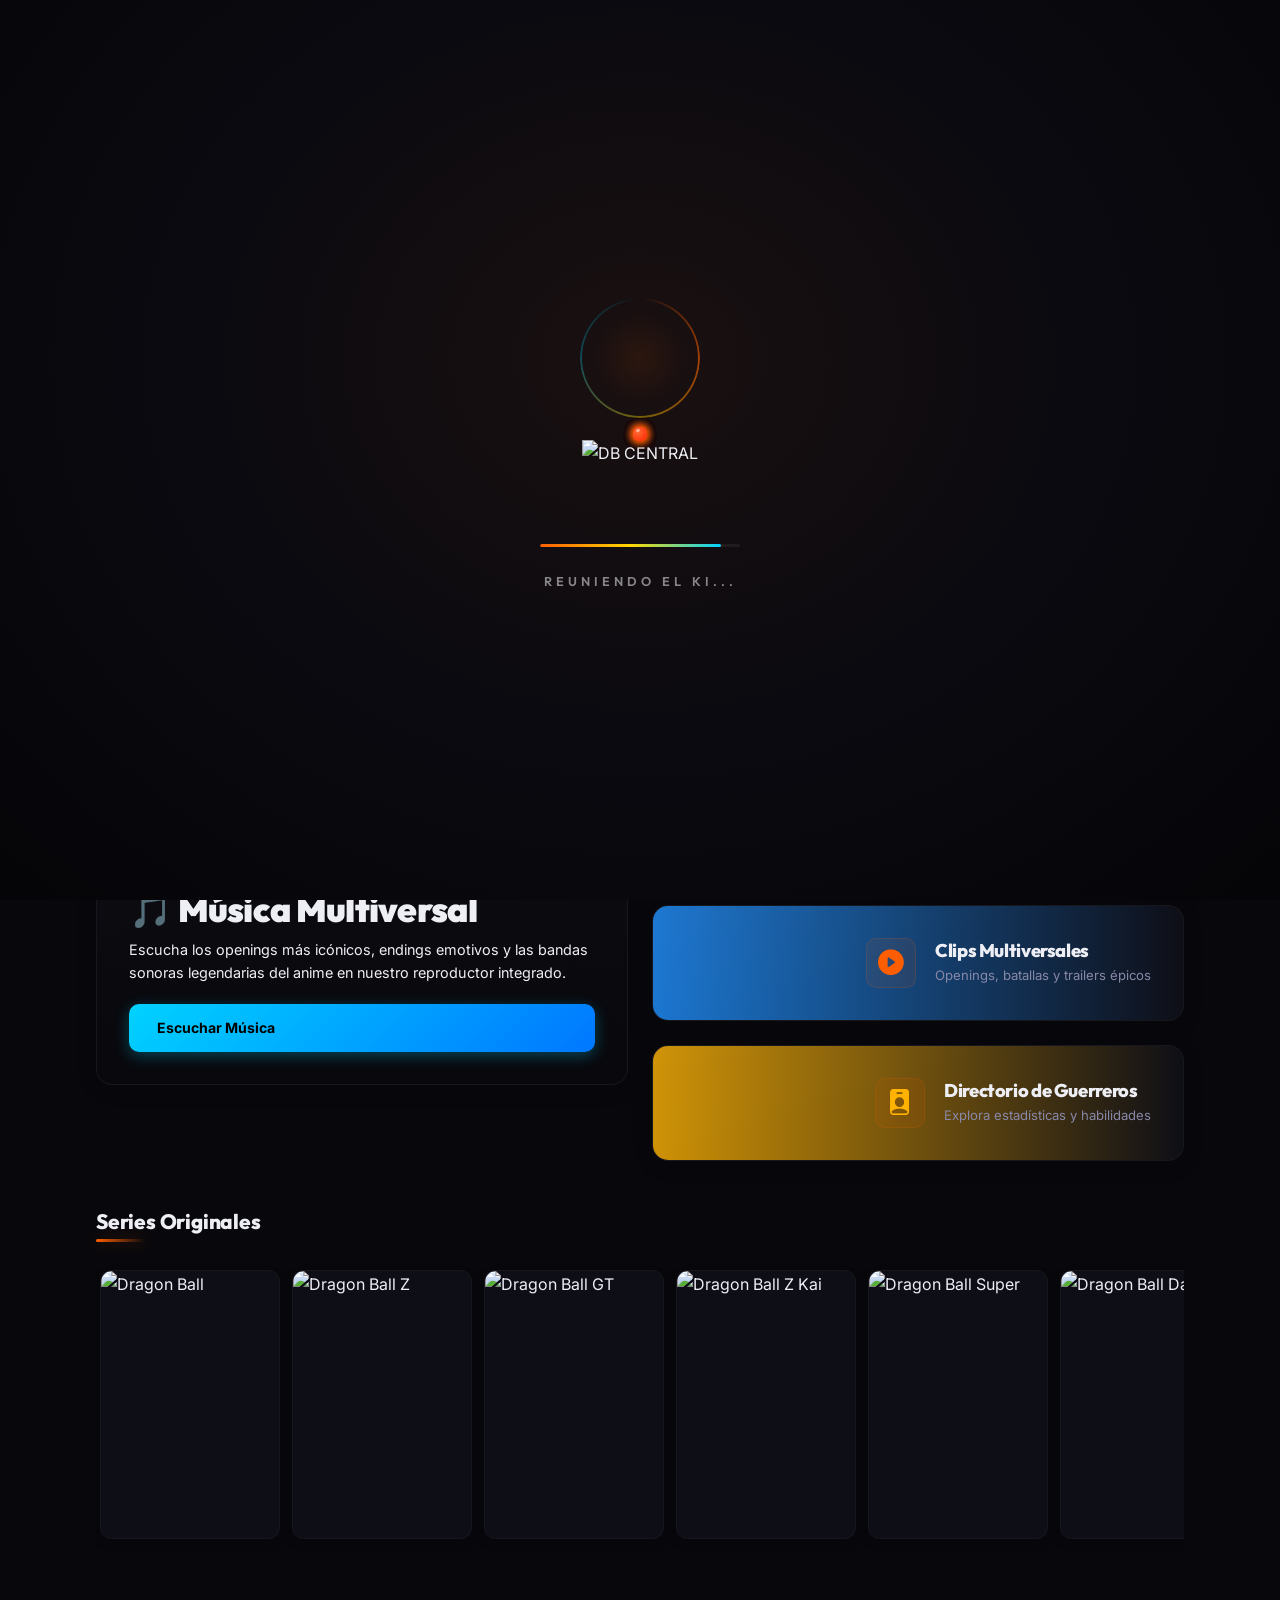
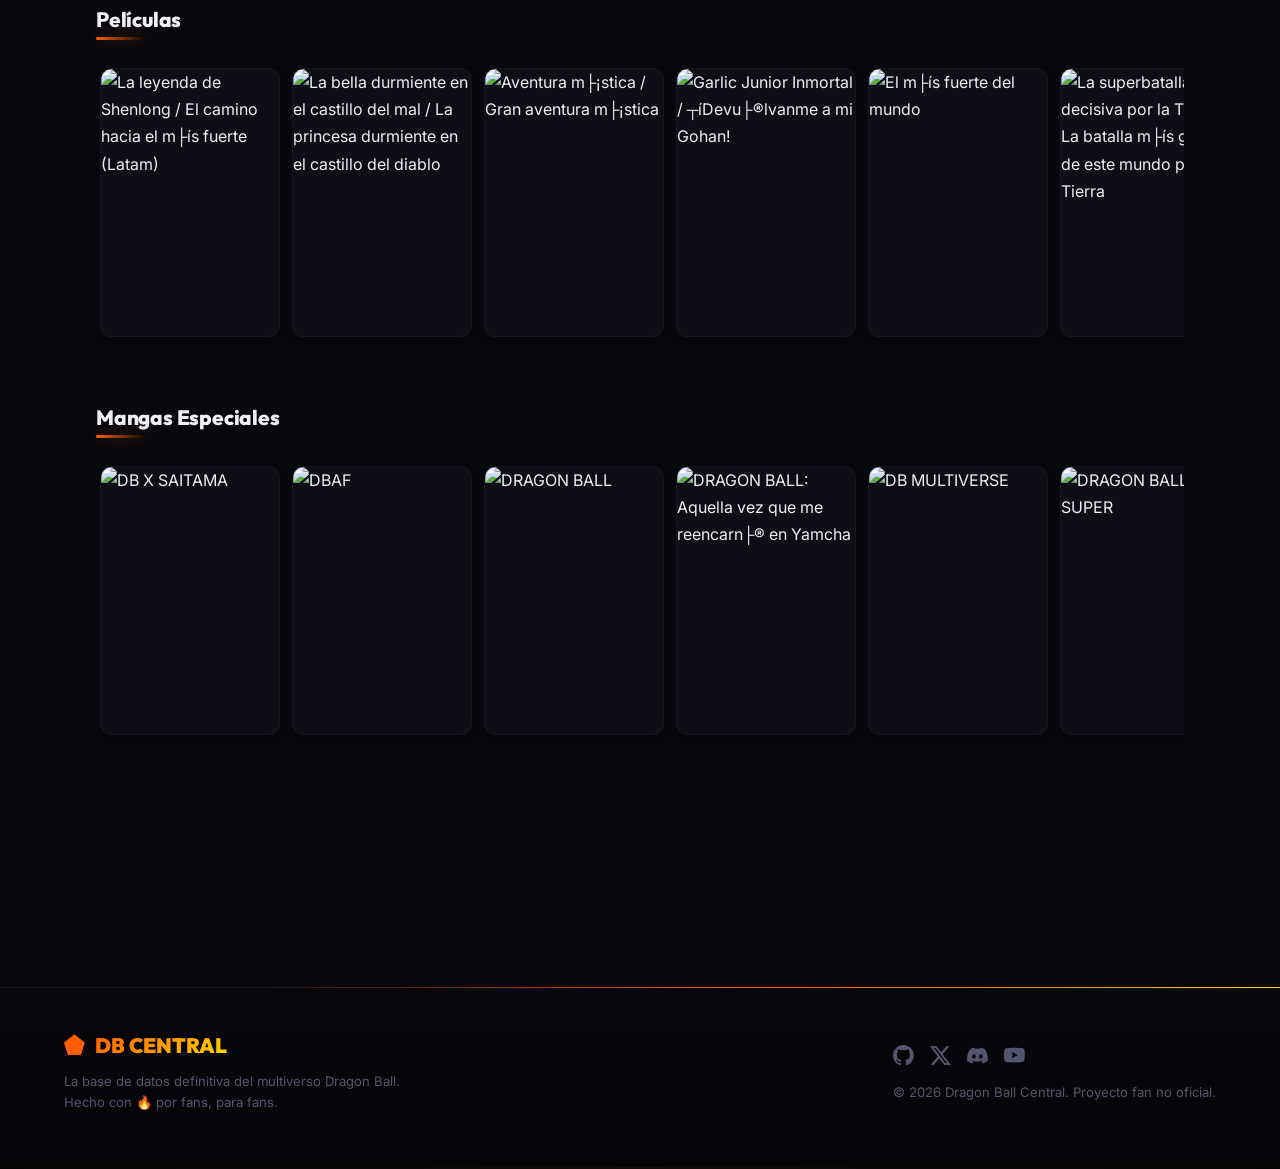
==== commit aab144d4: "clean hero carousel, remove dead code, premium character cards" ====
--- a/index.html
+++ b/index.html
@@ -35,8 +35,22 @@
 <body>
     <!-- Premium Loader -->
     <div id="loader">
-        <img src="https://drive.google.com/uc?export=view&id=176y7qqFev10QmgJHE7kWpBpQtRu4A7T9" alt="DB CENTRAL" style="height: 80px; width: auto; margin-bottom: 20px; object-fit: contain; filter: drop-shadow(0 4px 12px rgba(255, 94, 0, 0.4));">
-        <div class="loader-circle"></div>
+        <canvas id="loaderCanvas"></canvas>
+        <div class="loader-inner">
+            <div class="loader-aura-ring"></div>
+            <div class="loader-dragon-balls">
+                <div class="loader-db" style="--i:0"></div>
+                <div class="loader-db" style="--i:1"></div>
+                <div class="loader-db" style="--i:2"></div>
+                <div class="loader-db" style="--i:3"></div>
+                <div class="loader-db" style="--i:4"></div>
+                <div class="loader-db" style="--i:5"></div>
+                <div class="loader-db" style="--i:6"></div>
+            </div>
+            <img src="https://drive.google.com/uc?export=view&id=176y7qqFev10QmgJHE7kWpBpQtRu4A7T9" alt="DB CENTRAL" class="loader-logo">
+            <div class="loader-bar-track"><div class="loader-bar-fill"></div></div>
+            <div class="loader-text" id="loaderText">Preparando las Esferas del Dragón...</div>
+        </div>
     </div>
 
     <div class="app-container">
--- a/styles.css
+++ b/styles.css
@@ -142,62 +142,177 @@
 #loader {
     position: fixed;
     inset: 0;
-    background: radial-gradient(ellipse at center, var(--db-dark-2), var(--db-dark));
+    background: radial-gradient(ellipse at 50% 40%, #1a1010, #0a0a10 50%, #050508);
     z-index: 9999;
     display: flex;
     justify-content: center;
     align-items: center;
     flex-direction: column;
-    gap: 32px;
-    transition: opacity 0.4s ease;
-}
-
-#loader img {
-    animation: loaderBrandIn 1s ease-out;
-    filter: drop-shadow(0 0 40px rgba(255, 94, 0, 0.4)) !important;
-}
-
-@keyframes loaderBrandIn {
-    from { opacity: 0; transform: scale(0.8) translateY(20px); }
+    transition: opacity 0.6s ease, visibility 0.6s ease;
+    overflow: hidden;
+}
+
+#loaderCanvas {
+    position: absolute;
+    inset: 0;
+    width: 100%;
+    height: 100%;
+    pointer-events: none;
+    opacity: 0.5;
+}
+
+.loader-inner {
+    position: relative;
+    z-index: 2;
+    display: flex;
+    flex-direction: column;
+    align-items: center;
+    gap: 24px;
+    animation: loaderContentIn 1s ease-out;
+}
+
+@keyframes loaderContentIn {
+    from { opacity: 0; transform: scale(0.9) translateY(30px); }
     to { opacity: 1; transform: scale(1) translateY(0); }
 }
 
-.loader-circle {
-    width: 64px;
-    height: 64px;
+/* --- Aura Ring --- */
+.loader-aura-ring {
+    width: 100px;
+    height: 100px;
     border-radius: 50%;
-    border: 3px solid rgba(255, 94, 0, 0.1);
-    border-top-color: var(--accent-primary);
-    border-right-color: var(--accent-gold);
-    border-bottom-color: var(--accent-electric);
-    animation: spin 0.8s linear infinite;
-    box-shadow: 0 0 40px rgba(255, 94, 0, 0.3);
-    position: relative;
-}
-
-.loader-circle::after {
+    position: relative;
+    margin-bottom: 8px;
+}
+
+.loader-aura-ring::before {
     content: '';
     position: absolute;
-    inset: -6px;
+    inset: -10px;
     border-radius: 50%;
-    border: 1px solid rgba(255, 215, 0, 0.15);
-    animation: spin 1.2s linear infinite reverse;
-}
-
-@keyframes spin { to { transform: rotate(360deg); } }
-
+    border: 2px solid transparent;
+    background: conic-gradient(from 0deg, transparent, rgba(255, 94, 0, 0.6), rgba(255, 215, 0, 0.4), rgba(0, 210, 255, 0.3), transparent) border-box;
+    -webkit-mask: linear-gradient(#fff 0 0) padding-box, linear-gradient(#fff 0 0);
+    -webkit-mask-composite: xor;
+    mask-composite: exclude;
+    animation: auraSpin 2s linear infinite;
+}
+
+.loader-aura-ring::after {
+    content: '';
+    position: absolute;
+    inset: -4px;
+    border-radius: 50%;
+    background: radial-gradient(circle, rgba(255, 94, 0, 0.08), transparent 60%);
+    animation: auraPulse 2s ease-in-out infinite;
+}
+
+@keyframes auraSpin {
+    to { transform: rotate(360deg); }
+}
+
+@keyframes auraPulse {
+    0%, 100% { transform: scale(1); opacity: 0.6; }
+    50% { transform: scale(1.15); opacity: 1; }
+}
+
+/* --- Dragon Balls Orbiting --- */
+.loader-dragon-balls {
+    position: absolute;
+    width: 160px;
+    height: 160px;
+    top: 50%;
+    left: 50%;
+    transform: translate(-50%, -60%);
+    pointer-events: none;
+}
+
+.loader-db {
+    position: absolute;
+    width: 14px;
+    height: 14px;
+    border-radius: 50%;
+    top: 50%;
+    left: 50%;
+    margin: -7px 0 0 -7px;
+    animation: dbOrbit 3s cubic-bezier(0.4, 0, 0.2, 1) infinite;
+    animation-delay: calc(var(--i) * 0.15s);
+}
+
+.loader-db::before {
+    content: '';
+    position: absolute;
+    inset: 0;
+    border-radius: 50%;
+    background: radial-gradient(circle at 35% 35%, #ff6b35, #ff2200);
+    box-shadow: 0 0 8px rgba(255, 94, 0, 0.6);
+}
+
+.loader-db::after {
+    content: '';
+    position: absolute;
+    top: 2px;
+    left: 3px;
+    width: 4px;
+    height: 3px;
+    border-radius: 50%;
+    background: rgba(255, 255, 255, 0.5);
+    transform: rotate(-30deg);
+}
+
+@keyframes dbOrbit {
+    0% { transform: rotate(0deg) translateX(60px) rotate(0deg); }
+    100% { transform: rotate(360deg) translateX(60px) rotate(-360deg); }
+}
+
+/* --- Logo --- */
+.loader-logo {
+    height: 80px;
+    width: auto;
+    object-fit: contain;
+    animation: logoGlow 2s ease-in-out infinite;
+}
+
+@keyframes logoGlow {
+    0%, 100% { filter: drop-shadow(0 0 20px rgba(255, 94, 0, 0.3)); }
+    50% { filter: drop-shadow(0 0 40px rgba(255, 94, 0, 0.6)); }
+}
+
+/* --- Progress Bar --- */
+.loader-bar-track {
+    width: 200px;
+    height: 3px;
+    background: rgba(255, 255, 255, 0.06);
+    border-radius: 4px;
+    overflow: hidden;
+    position: relative;
+}
+
+.loader-bar-fill {
+    width: 0%;
+    height: 100%;
+    background: linear-gradient(90deg, var(--accent-primary), var(--accent-gold), var(--accent-electric));
+    border-radius: 4px;
+    transition: width 0.3s ease;
+    box-shadow: 0 0 12px rgba(255, 94, 0, 0.3);
+}
+
+/* --- Loader Text --- */
 .loader-text {
-    color: var(--text-muted);
+    color: rgba(255, 255, 255, 0.5);
     font-family: var(--font-heading);
-    font-size: 0.9rem;
-    letter-spacing: 6px;
+    font-size: 0.8rem;
+    letter-spacing: 4px;
     text-transform: uppercase;
-    animation: pulseText 1.5s ease-in-out infinite;
-}
-
-@keyframes pulseText {
-    0%, 100% { opacity: 0.4; }
-    50% { opacity: 1; }
+    font-weight: 600;
+    transition: opacity 0.5s ease;
+}
+
+/* --- Loader exit state --- */
+#loader.loaded {
+    opacity: 0;
+    visibility: hidden;
+    pointer-events: none;
 }
 
 @keyframes goldShift {
@@ -788,6 +903,61 @@
 
 #charactersContainer .premium-card:hover .card-image-box::before { opacity: 0; }
 
+/* --- Premium Character Card Enhancements --- */
+#charactersContainer .premium-card {
+    backdrop-filter: blur(2px);
+    transition: transform 0.5s cubic-bezier(0.23, 1, 0.32, 1),
+                border-color 0.5s ease,
+                box-shadow 0.5s ease;
+}
+
+#charactersContainer .premium-card:hover {
+    box-shadow: 0 20px 50px rgba(0, 0, 0, 0.5),
+                0 0 30px rgba(255, 94, 0, 0.08),
+                inset 0 1px 0 rgba(255, 255, 255, 0.03);
+    border-color: rgba(255, 94, 0, 0.2);
+    transform: translateY(-8px) scale(1.02);
+}
+
+#charactersContainer .card-image-box {
+    border-radius: 0;
+    transition: border-radius 0.4s ease;
+}
+
+#charactersContainer .premium-card:hover .card-image-box {
+    border-radius: 0;
+}
+
+#charactersContainer .card-image-box img {
+    filter: drop-shadow(0 4px 20px rgba(0, 0, 0, 0.3))
+            brightness(0.95) saturate(1.1);
+    transition: transform 0.6s cubic-bezier(0.23, 1, 0.32, 1),
+                filter 0.4s ease;
+}
+
+#charactersContainer .premium-card:hover .card-image-box img {
+    transform: scale(1.1);
+    filter: drop-shadow(0 8px 30px rgba(0, 0, 0, 0.4))
+            brightness(1.05) saturate(1.15);
+}
+
+#charactersContainer .card-content {
+    background: linear-gradient(180deg, transparent, rgba(0, 0, 0, 0.15));
+}
+
+#charactersContainer .premium-card:hover .card-content h5 {
+    background: linear-gradient(135deg, var(--accent-primary), #ff8c38);
+    -webkit-background-clip: text;
+    -webkit-text-fill-color: transparent;
+    background-clip: text;
+}
+
+#charactersContainer .premium-card:hover .card-content .text-muted.small {
+    background: rgba(255, 94, 0, 0.15);
+    border-color: rgba(255, 94, 0, 0.35);
+    box-shadow: 0 0 15px rgba(255, 94, 0, 0.06);
+}
+
 /* --- Series Categories Overrides --- */
 #charactersSeriesContainer .premium-card {
     background: linear-gradient(160deg, rgba(20, 20, 30, 0.85), rgba(10, 10, 16, 0.95));
@@ -1893,22 +2063,22 @@
     box-shadow: 0 0 15px rgba(255, 94, 0, 0.1);
 }
 
-/* --- Fullscreen Hero --- */
+/* --- Fullscreen Hero (Rediseñado) --- */
 .cinematic-home { padding: 0 !important; position: relative; }
 
 .fullscreen-hero-wrapper {
     position: relative;
     width: 100%;
-    height: 90vh;
-    min-height: 600px;
-    max-height: 900px;
+    height: 70vh;
+    min-height: 460px;
+    max-height: 700px;
 }
 
 .hero-bg-blur {
     position: absolute;
     inset: 0;
-    z-index: 1;
-    background: radial-gradient(ellipse at center, transparent 30%, rgba(8, 8, 12, 0.6) 100%);
+    z-index: 0;
+    background: radial-gradient(ellipse at center, transparent 20%, rgba(8, 8, 12, 0.65) 100%);
     pointer-events: none;
 }
 
@@ -1916,7 +2086,7 @@
     position: absolute;
     inset: 0;
     z-index: 2;
-    background: linear-gradient(to bottom, transparent 50%, rgba(8, 8, 12, 0.95) 100%);
+    background: linear-gradient(to bottom, transparent 35%, rgba(8, 8, 12, 0.95) 100%);
     pointer-events: none;
 }
 
@@ -1928,17 +2098,40 @@
 .fullscreen-slide {
     position: relative;
     display: flex !important;
-    align-items: center;
-    padding: 0 6rem;
+    align-items: flex-end;
+    overflow: hidden;
+}
+
+.slide-bg-layer {
+    position: absolute;
+    inset: 0;
+    background-size: cover;
+    background-position: center 20%;
+    transform: scale(1.06);
+    transition: transform 6s ease;
+    will-change: transform;
+}
+
+.swiper-slide-active .slide-bg-layer {
+    transform: scale(1);
+}
+
+.slide-vignette {
+    position: absolute;
+    inset: 0;
+    background: linear-gradient(to right, rgba(8,8,12,0.65) 0%, rgba(8,8,12,0.25) 40%, transparent 60%),
+                linear-gradient(to top, rgba(8,8,12,0.88) 0%, transparent 50%);
+    z-index: 1;
 }
 
 .slide-content-container {
     position: relative;
     z-index: 3;
-    max-width: 600px;
-    transform: translateY(30px);
+    max-width: 620px;
+    padding: 0 4rem 3.5rem 4rem;
+    transform: translateY(20px);
     opacity: 0;
-    transition: all 0.8s cubic-bezier(0.4, 0, 0.2, 1) 0.2s;
+    transition: all 0.7s cubic-bezier(0.23, 1, 0.32, 1) 0.15s;
 }
 
 .swiper-slide-active .slide-content-container {
@@ -1946,153 +2139,123 @@
     opacity: 1;
 }
 
-.slide-poster-container {
-    position: absolute;
-    right: 8rem;
-    top: 50%;
-    transform: translateY(-50%);
-    width: 320px;
-    height: 480px;
-    z-index: 3;
-    perspective: 1000px;
-}
-
-.slide-poster-img {
-    width: 100%;
-    height: 100%;
-    object-fit: cover;
-    border-radius: var(--radius-lg);
-    box-shadow: 0 20px 60px rgba(0, 0, 0, 0.6), 0 0 40px rgba(255, 94, 0, 0.05);
-    transform: rotateY(-5deg) scale(0.9);
-    opacity: 0;
-    transition: all 0.8s cubic-bezier(0.4, 0, 0.2, 1) 0.4s;
-    border: 1px solid rgba(255, 255, 255, 0.05);
-}
-
-.swiper-slide-active .slide-poster-img {
-    transform: rotateY(-5deg) scale(1);
-    opacity: 1;
-}
-
 .fullscreen-slide .slide-badge {
     display: inline-block;
-    padding: 5px 14px;
-    font-size: 0.65rem;
+    padding: 3px 10px;
+    font-size: 0.55rem;
     font-weight: 700;
     text-transform: uppercase;
-    letter-spacing: 0.1em;
-    border-radius: 4px;
-    background: rgba(255, 94, 0, 0.15);
+    letter-spacing: 0.12em;
+    border-radius: 3px;
+    background: rgba(255, 94, 0, 0.1);
     color: var(--accent-primary);
-    border: 1px solid rgba(255, 94, 0, 0.25);
-    margin-bottom: 1rem;
-    box-shadow: 0 0 20px rgba(255, 94, 0, 0.08);
+    border: 1px solid rgba(255, 94, 0, 0.12);
+    margin-bottom: 0.6rem;
 }
 
 .fullscreen-slide .slide-title {
-    font-size: 3.8rem;
+    font-size: 2.4rem;
     font-weight: 900;
-    line-height: 1.05;
-    margin-bottom: 1rem;
+    line-height: 1.1;
+    margin-bottom: 0.5rem;
     font-family: var(--font-heading);
-    letter-spacing: -0.03em;
-    background: linear-gradient(135deg, var(--text-main), var(--accent-gold));
-    -webkit-background-clip: text;
-    -webkit-text-fill-color: transparent;
+    letter-spacing: -0.02em;
+    color: var(--text-main);
 }
 
 .fullscreen-slide .slide-desc {
-    font-size: 1rem;
-    line-height: 1.7;
-    color: var(--text-muted);
-    max-width: 500px;
-    margin-bottom: 1.5rem;
+    font-size: 0.85rem;
+    line-height: 1.6;
+    color: rgba(255, 255, 255, 0.5);
+    max-width: 460px;
+    margin-bottom: 1.1rem;
 }
 
 .hero-actions {
     display: flex;
-    gap: 1rem;
+    gap: 0.65rem;
     flex-wrap: wrap;
 }
 
 .hero-actions .epic-btn {
-    padding: 12px 28px;
-    font-size: 0.9rem;
-    border-radius: var(--radius-md);
+    padding: 9px 20px;
+    font-size: 0.78rem;
+    border-radius: 7px;
     border: none;
     font-weight: 700;
     cursor: pointer;
-    transition: var(--transition-smooth);
+    transition: all 0.3s ease;
     display: inline-flex;
     align-items: center;
-    gap: 8px;
+    gap: 6px;
 }
 
 .hero-actions .epic-btn:active { transform: scale(0.97); }
-.hero-actions .epic-btn:focus-visible { outline: 2px solid var(--accent-primary); outline-offset: 2px; }
 
 .hero-actions .main-action {
-    background: linear-gradient(135deg, var(--accent-primary), var(--accent-secondary));
+    background: linear-gradient(135deg, var(--accent-primary), #e85500);
     color: #000;
-    box-shadow: 0 4px 20px rgba(255, 94, 0, 0.3);
+    box-shadow: 0 3px 14px rgba(255, 94, 0, 0.2);
 }
 
 .hero-actions .main-action:hover {
     transform: translateY(-2px);
-    box-shadow: 0 8px 35px rgba(255, 94, 0, 0.4);
+    box-shadow: 0 6px 22px rgba(255, 94, 0, 0.3);
 }
 
 .hero-actions .secondary-action {
-    background: rgba(255, 255, 255, 0.06);
-    color: var(--text-main);
-    border: 1px solid rgba(255, 255, 255, 0.1);
-    backdrop-filter: blur(10px);
+    background: rgba(255, 255, 255, 0.04);
+    color: rgba(255, 255, 255, 0.75);
+    border: 1px solid rgba(255, 255, 255, 0.06);
 }
 
 .hero-actions .secondary-action:hover {
-    background: rgba(255, 255, 255, 0.1);
-    border-color: rgba(255, 94, 0, 0.3);
+    background: rgba(255, 255, 255, 0.07);
+    border-color: rgba(255, 94, 0, 0.15);
     transform: translateY(-2px);
 }
 
-/* Swiper Pagination */
+/* --- Pagination --- */
 .fullscreenSwiper .swiper-pagination {
-    bottom: 2rem !important;
+    bottom: 1.2rem !important;
+    text-align: left;
+    padding-left: 4rem;
 }
 
 .fullscreenSwiper .swiper-pagination-bullet {
-    width: 10px;
-    height: 10px;
-    background: rgba(255, 255, 255, 0.2);
+    width: 7px;
+    height: 7px;
+    background: rgba(255, 255, 255, 0.18);
     opacity: 1;
-    margin: 0 6px !important;
-    transition: var(--transition-smooth);
+    margin: 0 4px !important;
+    transition: all 0.3s ease;
 }
 
 .fullscreenSwiper .swiper-pagination-bullet-active {
-    width: 32px;
-    border-radius: 6px;
+    width: 24px;
+    border-radius: 4px;
     background: linear-gradient(90deg, var(--accent-primary), var(--accent-gold));
-    box-shadow: 0 0 15px rgba(255, 94, 0, 0.3);
-}
-
+    box-shadow: 0 0 10px rgba(255, 94, 0, 0.2);
+}
+
+/* --- Navigation --- */
 .fullscreenSwiper .swiper-button-next,
 .fullscreenSwiper .swiper-button-prev {
-    color: rgba(255, 255, 255, 0.4);
-    transition: var(--transition-smooth);
-    width: 50px;
-    height: 50px;
-    background: rgba(0, 0, 0, 0.3);
+    color: rgba(255, 255, 255, 0.15);
+    transition: all 0.3s ease;
+    width: 36px;
+    height: 36px;
+    background: rgba(0, 0, 0, 0.15);
     border-radius: 50%;
-    backdrop-filter: blur(10px);
-    border: 1px solid rgba(255, 255, 255, 0.05);
+    backdrop-filter: blur(6px);
+    border: 1px solid rgba(255, 255, 255, 0.02);
 }
 
 .fullscreenSwiper .swiper-button-next:hover,
 .fullscreenSwiper .swiper-button-prev:hover {
     color: var(--accent-primary);
-    background: rgba(0, 0, 0, 0.5);
-    border-color: rgba(255, 94, 0, 0.2);
+    background: rgba(0, 0, 0, 0.35);
+    border-color: rgba(255, 94, 0, 0.1);
 }
 
 /* Overlap Content */
@@ -3310,14 +3473,6 @@
 
 @media (max-width: 1200px) {
     .main-wrapper { padding: 2rem 2.5rem; }
-    .fullscreen-slide .slide-title { font-size: 3rem; }
-    .slide-poster-container { width: 260px; height: 390px; right: 4rem; }
-}
-
-@media (max-width: 1024px) {
-    .slide-poster-container { display: none; }
-    .fullscreen-slide { padding: 0 4rem; }
-    .fullscreen-slide .slide-title { font-size: 2.8rem; }
 }
 
 @media (max-width: 992px) {
@@ -3559,3 +3714,527 @@
     0%, 100% { box-shadow: 0 0 15px rgba(255, 94, 0, 0.15); }
     50% { box-shadow: 0 0 35px rgba(255, 94, 0, 0.3); }
 }
+
+/* ========================================
+   INICIO PREMIUM REDESIGN
+   ======================================== */
+
+/* --- Particle Canvas --- */
+.hero-particle-canvas {
+    position: absolute;
+    inset: 0;
+    z-index: 1;
+    width: 100%;
+    height: 100%;
+    pointer-events: none;
+    opacity: 0.6;
+    will-change: transform;
+}
+
+/* --- Ki Energy Orbs (decorative) --- */
+.ki-energy-orb {
+    position: absolute;
+    border-radius: 50%;
+    pointer-events: none;
+    z-index: 1;
+    will-change: transform, opacity;
+    mix-blend-mode: screen;
+}
+
+.ki-orb-1 {
+    width: 300px;
+    height: 300px;
+    top: -5%;
+    right: 10%;
+    background: radial-gradient(circle at 30% 30%, rgba(255, 94, 0, 0.08), rgba(255, 215, 0, 0.03) 50%, transparent 70%);
+    animation: kiFloatA 12s ease-in-out infinite;
+}
+
+.ki-orb-2 {
+    width: 200px;
+    height: 200px;
+    bottom: 10%;
+    left: 5%;
+    background: radial-gradient(circle at 40% 40%, rgba(0, 210, 255, 0.06), rgba(0, 100, 255, 0.02) 50%, transparent 70%);
+    animation: kiFloatB 15s ease-in-out infinite;
+}
+
+.ki-orb-3 {
+    width: 150px;
+    height: 150px;
+    top: 40%;
+    left: 60%;
+    background: radial-gradient(circle at 50% 50%, rgba(255, 215, 0, 0.05), rgba(255, 94, 0, 0.02) 50%, transparent 70%);
+    animation: kiFloatC 10s ease-in-out infinite;
+}
+
+@keyframes kiFloatA {
+    0%, 100% { transform: translate(0, 0) scale(1); }
+    33% { transform: translate(30px, -20px) scale(1.05); }
+    66% { transform: translate(-15px, 25px) scale(0.95); }
+}
+
+@keyframes kiFloatB {
+    0%, 100% { transform: translate(0, 0) scale(1); }
+    33% { transform: translate(-20px, 30px) scale(1.03); }
+    66% { transform: translate(25px, -15px) scale(0.97); }
+}
+
+@keyframes kiFloatC {
+    0%, 100% { transform: translate(0, 0) scale(1); }
+    25% { transform: translate(20px, 20px) scale(1.08); }
+    50% { transform: translate(-20px, -10px) scale(0.95); }
+    75% { transform: translate(10px, -25px) scale(1.02); }
+}
+
+/* --- Hero Depth Layer --- */
+.hero-depth-layer {
+    position: absolute;
+    inset: 0;
+    z-index: 0;
+    pointer-events: none;
+    will-change: transform;
+}
+
+.hero-depth-layer::before {
+    content: '';
+    position: absolute;
+    inset: 0;
+    background: 
+        radial-gradient(ellipse at 20% 50%, rgba(255, 94, 0, 0.04), transparent 50%),
+        radial-gradient(ellipse at 80% 30%, rgba(0, 210, 255, 0.03), transparent 50%),
+        radial-gradient(ellipse at 50% 80%, rgba(255, 215, 0, 0.02), transparent 50%);
+    transform: translateZ(0);
+}
+
+/* --- Hero Glow Lines --- */
+.hero-glow-line {
+    position: absolute;
+    z-index: 1;
+    pointer-events: none;
+    will-change: transform;
+}
+
+.hero-glow-line-1 {
+    width: 1px;
+    height: 40%;
+    top: 10%;
+    left: 15%;
+    background: linear-gradient(to bottom, transparent, rgba(255, 94, 0, 0.06), transparent);
+    animation: glowLinePulse 4s ease-in-out infinite;
+}
+
+.hero-glow-line-2 {
+    width: 1px;
+    height: 60%;
+    top: 5%;
+    right: 25%;
+    background: linear-gradient(to bottom, transparent, rgba(0, 210, 255, 0.04), transparent);
+    animation: glowLinePulse 6s ease-in-out infinite 1s;
+}
+
+@keyframes glowLinePulse {
+    0%, 100% { opacity: 0.3; }
+    50% { opacity: 1; }
+}
+
+/* --- Dragon Ball Floating Decorative Spheres --- */
+.db-sphere {
+    position: absolute;
+    border-radius: 50%;
+    pointer-events: none;
+    z-index: 1;
+    will-change: transform;
+}
+
+.db-sphere-1 {
+    width: 12px;
+    height: 12px;
+    top: 20%;
+    right: 30%;
+    background: radial-gradient(circle at 35% 35%, rgba(255, 215, 0, 0.6), rgba(255, 94, 0, 0.3) 50%, transparent 70%);
+    box-shadow: 0 0 20px rgba(255, 215, 0, 0.15);
+    animation: sphereFloat 8s ease-in-out infinite;
+}
+
+.db-sphere-2 {
+    width: 8px;
+    height: 8px;
+    top: 60%;
+    left: 20%;
+    background: radial-gradient(circle at 35% 35%, rgba(0, 210, 255, 0.5), rgba(0, 100, 255, 0.2) 50%, transparent 70%);
+    box-shadow: 0 0 15px rgba(0, 210, 255, 0.1);
+    animation: sphereFloat 10s ease-in-out infinite 2s;
+}
+
+.db-sphere-3 {
+    width: 6px;
+    height: 6px;
+    top: 35%;
+    left: 50%;
+    background: radial-gradient(circle at 35% 35%, rgba(255, 255, 255, 0.4), rgba(255, 215, 0, 0.15) 50%, transparent 70%);
+    box-shadow: 0 0 10px rgba(255, 255, 255, 0.08);
+    animation: sphereFloat 7s ease-in-out infinite 1s;
+}
+
+.db-sphere-4 {
+    width: 15px;
+    height: 15px;
+    bottom: 25%;
+    right: 15%;
+    background: radial-gradient(circle at 35% 35%, rgba(255, 215, 0, 0.7), rgba(255, 94, 0, 0.4) 50%, transparent 70%);
+    box-shadow: 0 0 25px rgba(255, 215, 0, 0.2);
+    animation: sphereFloat 9s ease-in-out infinite 3s;
+}
+
+@keyframes sphereFloat {
+    0%, 100% { transform: translateY(0) scale(1); opacity: 0.6; }
+    50% { transform: translateY(-20px) scale(1.2); opacity: 1; }
+}
+
+/* --- Premium Entrance Animations --- */
+@keyframes fadeScaleIn {
+    0% { opacity: 0; transform: scale(0.92); }
+    100% { opacity: 1; transform: scale(1); }
+}
+
+@keyframes slideUpBlur {
+    0% { opacity: 0; transform: translateY(40px); filter: blur(4px); }
+    100% { opacity: 1; transform: translateY(0); filter: blur(0); }
+}
+
+@keyframes slideLeftIn {
+    0% { opacity: 0; transform: translateX(-40px); }
+    100% { opacity: 1; transform: translateX(0); }
+}
+
+@keyframes slideRightIn {
+    0% { opacity: 0; transform: translateX(40px); }
+    100% { opacity: 1; transform: translateX(0); }
+}
+
+@keyframes energyCharge {
+    0% { box-shadow: 0 0 0px rgba(255, 94, 0, 0); }
+    50% { box-shadow: 0 0 30px rgba(255, 94, 0, 0.15), inset 0 0 20px rgba(255, 94, 0, 0.05); }
+    100% { box-shadow: 0 0 0px rgba(255, 94, 0, 0); }
+}
+
+/* --- Premium Glassmorphism Cards --- */
+.epic-stat-glass {
+    background: linear-gradient(160deg, rgba(20, 20, 30, 0.75), rgba(10, 10, 16, 0.85));
+    border: 1px solid rgba(255, 255, 255, 0.04);
+    border-radius: var(--radius-lg);
+    padding: 2rem 1.5rem;
+    text-align: center;
+    position: relative;
+    overflow: hidden;
+    transition: all 0.5s cubic-bezier(0.23, 1, 0.32, 1);
+    backdrop-filter: blur(16px);
+    -webkit-backdrop-filter: blur(16px);
+    box-shadow: 0 8px 32px rgba(0, 0, 0, 0.2);
+}
+
+.epic-stat-glass::before {
+    content: '';
+    position: absolute;
+    inset: 0;
+    border-radius: inherit;
+    background: linear-gradient(160deg, rgba(255, 255, 255, 0.02), transparent 50%);
+    pointer-events: none;
+}
+
+.epic-stat-glass::after {
+    content: '';
+    position: absolute;
+    top: -50%;
+    left: -50%;
+    width: 200%;
+    height: 200%;
+    background: radial-gradient(circle at 30% 30%, rgba(255, 94, 0, 0.02), transparent 50%);
+    opacity: 0;
+    transition: opacity 0.6s;
+    pointer-events: none;
+}
+
+.epic-stat-glass:hover::after {
+    opacity: 1;
+}
+
+.epic-stat-glass:hover {
+    transform: translateY(-6px) scale(1.01);
+    border-color: rgba(255, 94, 0, 0.15);
+    box-shadow: 0 12px 40px rgba(0, 0, 0, 0.3), 0 0 40px rgba(255, 94, 0, 0.04);
+}
+
+/* --- Premium Epic Highlight Cards --- */
+.epic-highlight-card {
+    position: relative;
+    overflow: hidden;
+    border-radius: 16px;
+    cursor: pointer;
+    transition: all 0.5s cubic-bezier(0.23, 1, 0.32, 1);
+    background: var(--db-dark-2);
+    border: 1px solid rgba(255, 255, 255, 0.04);
+    box-shadow: 0 4px 20px rgba(0, 0, 0, 0.15);
+}
+
+.epic-highlight-card::before {
+    content: '';
+    position: absolute;
+    inset: 0;
+    border-radius: inherit;
+    background: linear-gradient(160deg, rgba(255, 255, 255, 0.015), transparent 50%);
+    pointer-events: none;
+    z-index: 1;
+}
+
+.epic-highlight-card::after {
+    content: '';
+    position: absolute;
+    top: -2px;
+    left: -2px;
+    right: -2px;
+    bottom: -2px;
+    border-radius: 18px;
+    background: linear-gradient(160deg, rgba(255, 94, 0, 0.06), transparent 40%, rgba(0, 210, 255, 0.03));
+    opacity: 0;
+    transition: opacity 0.6s;
+    pointer-events: none;
+    z-index: 0;
+}
+
+.epic-highlight-card:hover::after {
+    opacity: 1;
+}
+
+.epic-highlight-card:hover {
+    transform: translateY(-6px);
+    border-color: rgba(255, 94, 0, 0.12);
+    box-shadow: 0 16px 48px rgba(0, 0, 0, 0.3), 0 0 40px rgba(255, 94, 0, 0.04);
+}
+
+.main-highlight .epic-bg {
+    transition: transform 0.8s cubic-bezier(0.23, 1, 0.32, 1);
+}
+
+.epic-highlight-card:hover .epic-bg {
+    transform: scale(1.06);
+}
+
+.main-highlight {
+    min-height: 380px;
+    position: relative;
+}
+
+/* --- Buttons Premium --- */
+.epic-btn {
+    display: inline-flex;
+    align-items: center;
+    gap: 8px;
+    padding: 12px 28px;
+    font-size: 0.88rem;
+    font-weight: 700;
+    border: none;
+    border-radius: 10px;
+    cursor: pointer;
+    transition: all 0.4s cubic-bezier(0.23, 1, 0.32, 1);
+    font-family: var(--font-body);
+    background: linear-gradient(135deg, var(--accent-primary), var(--accent-secondary));
+    color: #000;
+    box-shadow: 0 4px 20px rgba(255, 94, 0, 0.25), 0 1px 0 rgba(255, 255, 255, 0.05) inset;
+    position: relative;
+    overflow: hidden;
+}
+
+.epic-btn::before {
+    content: '';
+    position: absolute;
+    top: 0;
+    left: -100%;
+    width: 100%;
+    height: 100%;
+    background: linear-gradient(90deg, transparent, rgba(255, 255, 255, 0.1), transparent);
+    transition: left 0.6s;
+}
+
+.epic-btn:hover::before {
+    left: 100%;
+}
+
+.epic-btn:hover {
+    transform: translateY(-3px);
+    box-shadow: 0 10px 35px rgba(255, 94, 0, 0.35);
+}
+
+.epic-btn:active {
+    transform: translateY(-1px) scale(0.98);
+}
+
+.hero-actions .main-action {
+    background: linear-gradient(135deg, var(--accent-primary), var(--accent-secondary));
+    color: #000;
+    box-shadow: 0 4px 20px rgba(255, 94, 0, 0.3), 0 1px 0 rgba(255, 255, 255, 0.08) inset;
+}
+
+.hero-actions .main-action:hover {
+    transform: translateY(-3px);
+    box-shadow: 0 10px 40px rgba(255, 94, 0, 0.4);
+}
+
+.hero-actions .secondary-action {
+    background: rgba(255, 255, 255, 0.04);
+    color: var(--text-main);
+    border: 1px solid rgba(255, 255, 255, 0.08);
+    backdrop-filter: blur(12px);
+    -webkit-backdrop-filter: blur(12px);
+}
+
+.hero-actions .secondary-action:hover {
+    background: rgba(255, 255, 255, 0.08);
+    border-color: rgba(255, 94, 0, 0.2);
+    transform: translateY(-3px);
+}
+
+/* --- Netflix Row Premium --- */
+.netflix-card {
+    flex: 0 0 auto;
+    width: 180px;
+    cursor: pointer;
+    transition: all 0.4s cubic-bezier(0.23, 1, 0.32, 1);
+    position: relative;
+    border-radius: 12px;
+    overflow: hidden;
+    border: 1px solid rgba(255, 255, 255, 0.03);
+    background: var(--db-dark-2);
+    box-shadow: 0 4px 12px rgba(0, 0, 0, 0.1);
+}
+
+.netflix-card::after {
+    content: '';
+    position: absolute;
+    inset: 0;
+    border-radius: inherit;
+    background: linear-gradient(160deg, transparent, rgba(255, 94, 0, 0.03));
+    opacity: 0;
+    transition: opacity 0.4s;
+    pointer-events: none;
+}
+
+.netflix-card:hover::after {
+    opacity: 1;
+}
+
+.netflix-card:hover {
+    transform: scale(1.08);
+    z-index: 5;
+    border-color: rgba(255, 94, 0, 0.12);
+    box-shadow: 0 12px 40px rgba(0, 0, 0, 0.4), 0 0 20px rgba(255, 94, 0, 0.04);
+}
+
+.netflix-card-info {
+    position: absolute;
+    bottom: 0;
+    left: 0;
+    right: 0;
+    padding: 1rem;
+    background: linear-gradient(transparent, rgba(0, 0, 0, 0.95));
+    transform: translateY(100%);
+    transition: transform 0.4s cubic-bezier(0.23, 1, 0.32, 1);
+    z-index: 1;
+}
+
+.netflix-card:hover .netflix-card-info {
+    transform: translateY(0);
+}
+
+/* --- Epic Section Title Premium --- */
+.epic-section-title {
+    font-size: 1.3rem;
+    font-weight: 800;
+    color: var(--text-main);
+    position: relative;
+    display: inline-block;
+    padding-bottom: 0.5rem;
+    letter-spacing: -0.01em;
+}
+
+.epic-section-title::after {
+    content: '';
+    position: absolute;
+    bottom: 0;
+    left: 0;
+    width: 50px;
+    height: 3px;
+    background: linear-gradient(90deg, var(--accent-primary), transparent);
+    border-radius: 3px;
+    box-shadow: 0 0 15px rgba(255, 94, 0, 0.3);
+}
+
+/* --- Home Content Overlap Premium --- */
+.home-content-overlap {
+    margin-top: -8rem;
+    position: relative;
+    z-index: 10;
+    padding-bottom: 3rem;
+}
+
+/* --- Responsive Premium for Inicio --- */
+@media (max-width: 1200px) {
+    .slide-content-container { padding: 0 3rem 3rem 3rem; }
+    .fullscreenSwiper .swiper-pagination { padding-left: 3rem; }
+}
+
+@media (max-width: 992px) {
+    .slide-content-container { padding: 0 2rem 2.5rem 2rem; }
+    .fullscreenSwiper .swiper-pagination { padding-left: 2rem; }
+    .fullscreen-slide .slide-title { font-size: 2rem; }
+    .fullscreen-hero-wrapper { height: 60vh; min-height: 400px; }
+    .ki-orb-1 { width: 200px; height: 200px; }
+    .ki-orb-2 { width: 140px; height: 140px; }
+    .ki-orb-3 { width: 100px; height: 100px; }
+    .db-sphere-1, .db-sphere-2, .db-sphere-3, .db-sphere-4 { display: none; }
+}
+
+@media (max-width: 768px) {
+    .slide-content-container { padding: 0 1.5rem 2rem 1.5rem; }
+    .fullscreenSwiper .swiper-pagination { padding-left: 1.5rem; }
+    .fullscreen-slide .slide-title { font-size: 1.6rem; }
+    .fullscreen-hero-wrapper { height: 50vh; min-height: 340px; }
+    .fullscreen-slide .slide-desc { font-size: 0.78rem; }
+    .home-content-overlap { margin-top: -4rem; }
+    .epic-stat-val { font-size: 2.4rem; }
+    .epic-highlight-card.main-highlight { min-height: 280px; }
+    .hero-actions .epic-btn { padding: 10px 20px; font-size: 0.82rem; }
+    .ki-orb-1 { width: 120px; height: 120px; }
+    .ki-orb-2 { display: none; }
+    .ki-orb-3 { display: none; }
+    .hero-glow-line-1, .hero-glow-line-2 { display: none; }
+}
+
+@media (max-width: 576px) {
+    .slide-content-container { padding: 0 1rem 1.5rem 1rem; }
+    .fullscreenSwiper .swiper-pagination { padding-left: 1rem; bottom: 0.8rem !important; }
+    .fullscreen-slide .slide-title { font-size: 1.3rem; }
+    .fullscreen-hero-wrapper { height: 45vh; min-height: 300px; }
+    .fullscreen-slide .slide-desc { display: none; }
+    .fullscreen-slide .slide-badge { font-size: 0.5rem; padding: 2px 8px; }
+    .fullscreenSwiper .swiper-pagination-bullet { width: 6px; height: 6px; }
+    .fullscreenSwiper .swiper-pagination-bullet-active { width: 20px; }
+    .home-content-overlap { margin-top: -2rem; }
+    .epic-stat-val { font-size: 2rem; }
+    .epic-highlight-card.main-highlight { min-height: 220px; }
+    .hero-actions .epic-btn { padding: 7px 12px; font-size: 0.68rem; }
+    .ki-orb-1 { display: none; }
+}
+
+/* --- Reduced Motion Override for New Elements --- */
+@media (prefers-reduced-motion: reduce) {
+    .hero-particle-canvas { display: none; }
+    .ki-energy-orb { display: none; }
+    .db-sphere { display: none; }
+    .hero-glow-line { display: none; }
+    .epic-highlight-card::before,
+    .epic-highlight-card::after { display: none; }
+    .epic-stat-glass::before,
+    .epic-stat-glass::after { display: none; }
+}
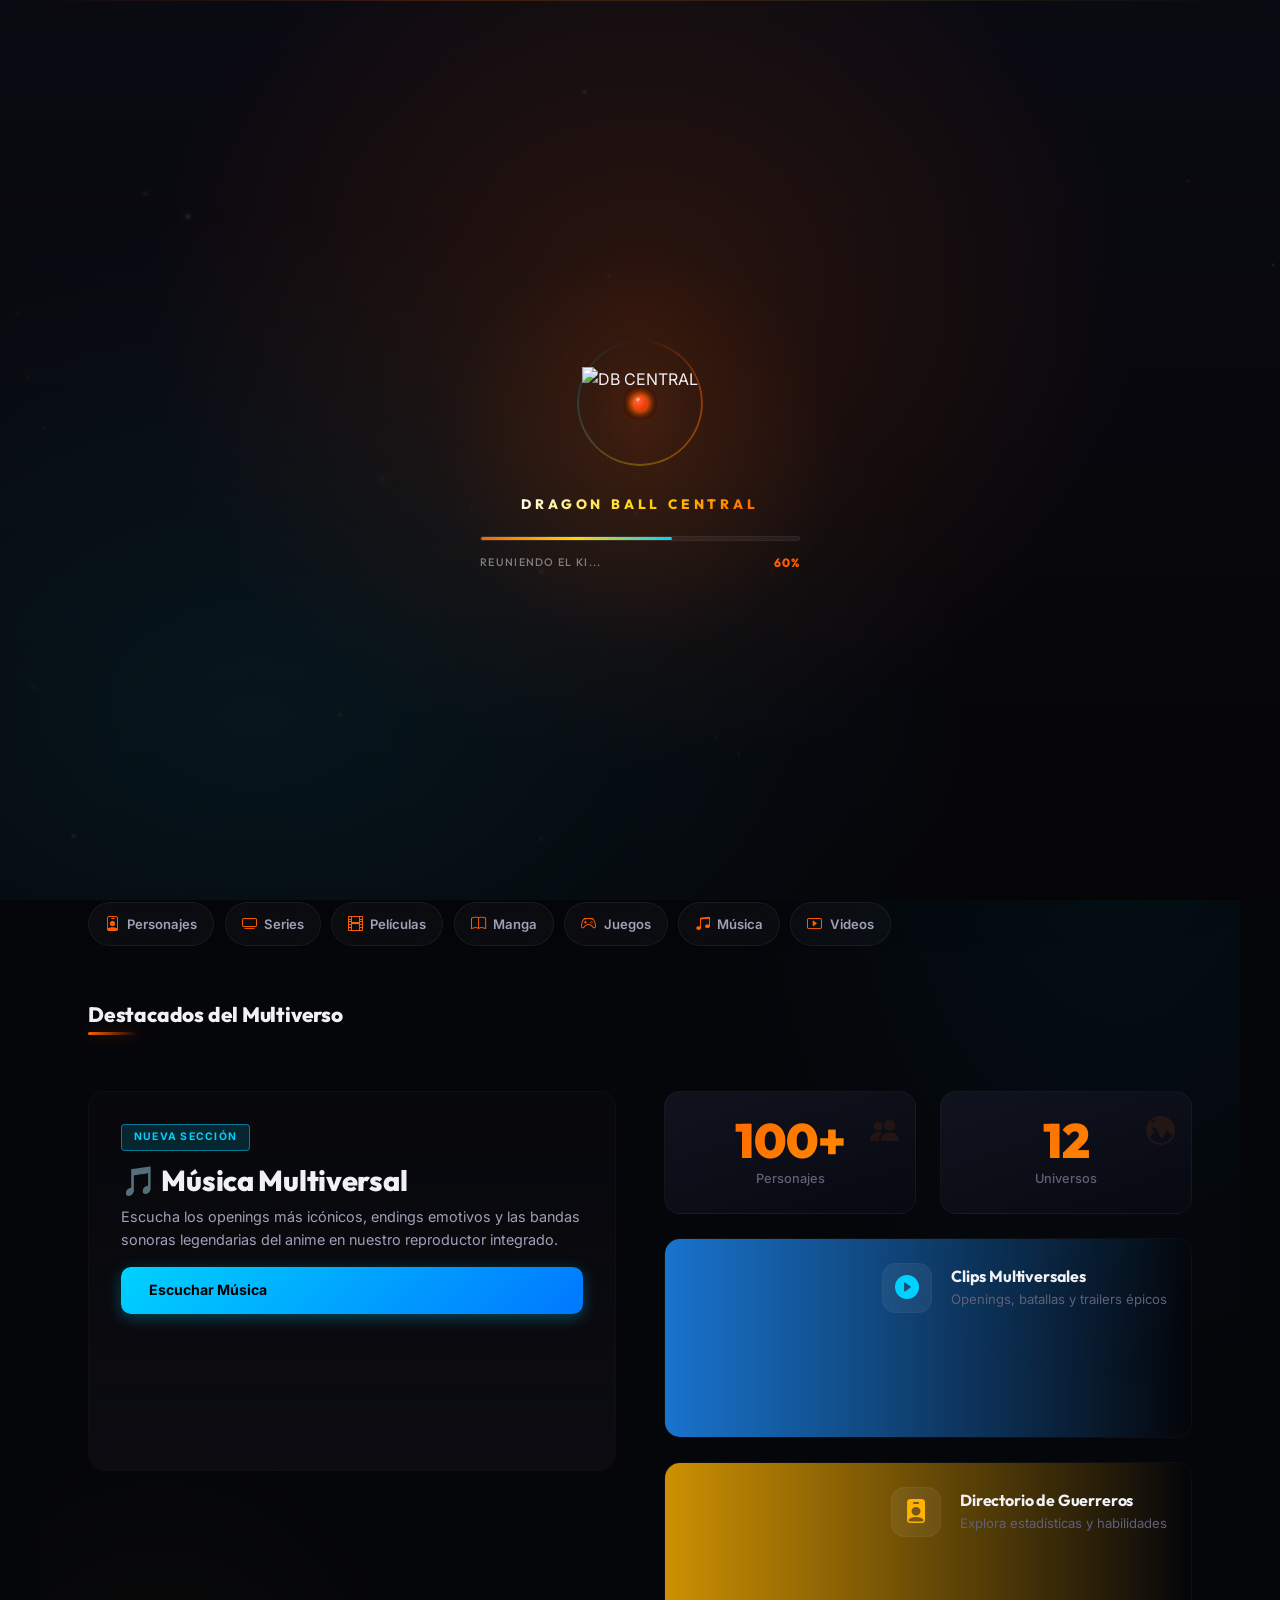
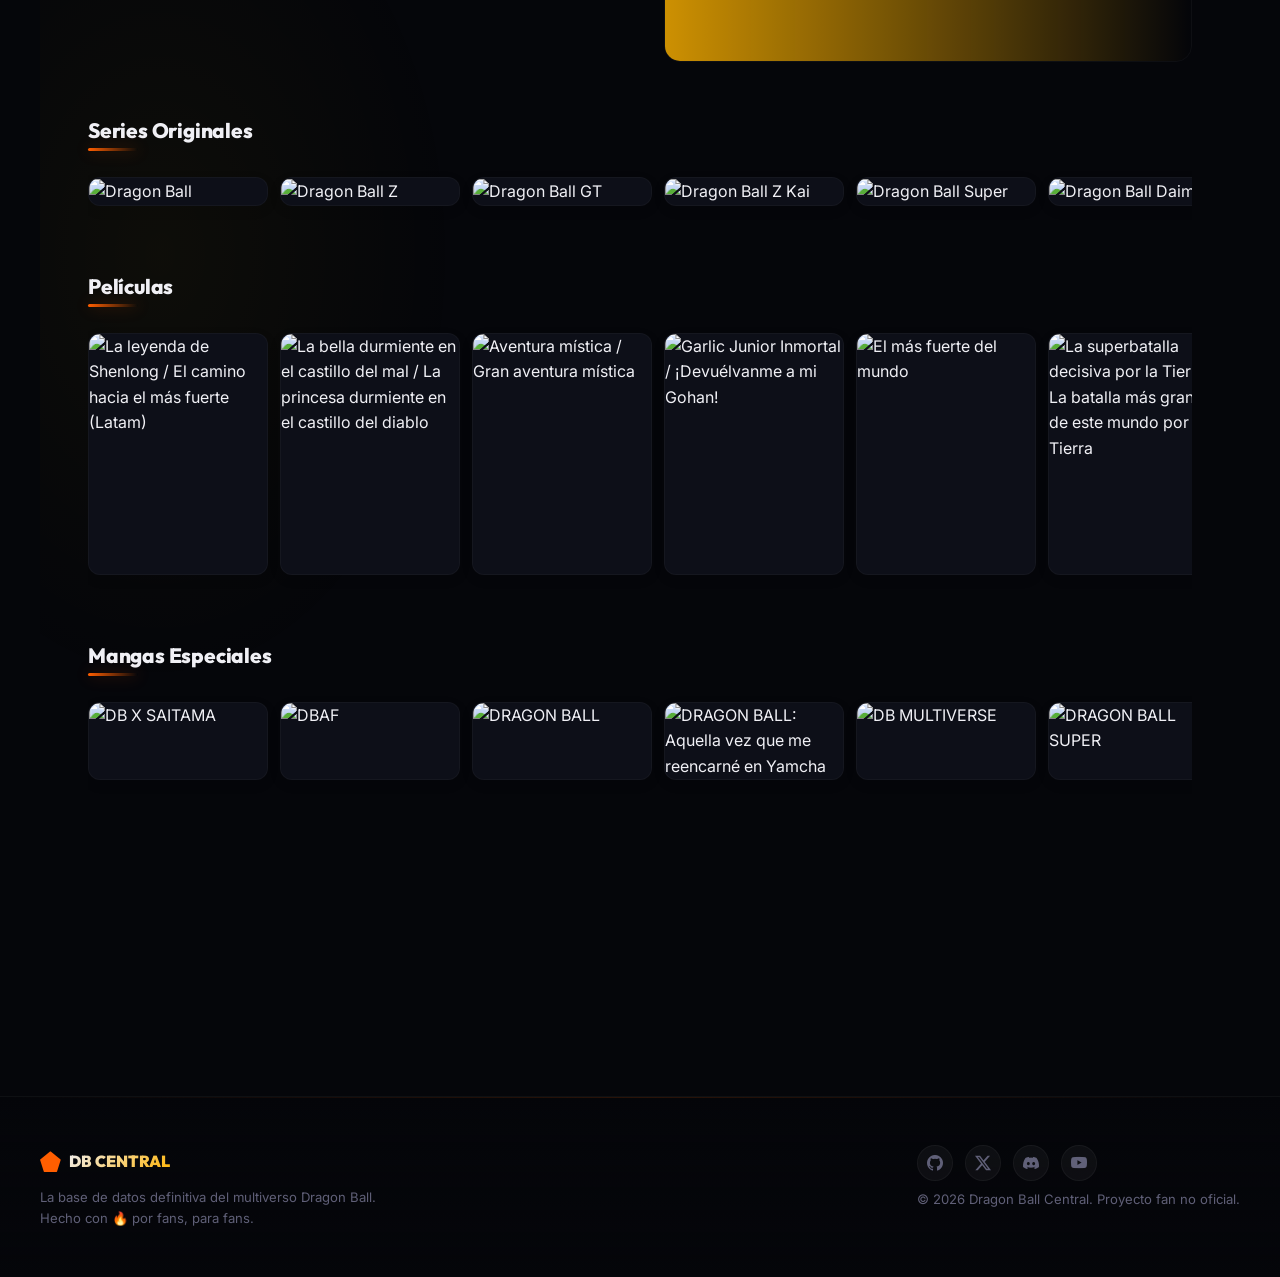
==== commit 72b7331d: "cosas" ====
--- a/index.html
+++ b/index.html
@@ -5,7 +5,7 @@
     <meta charset="UTF-8">
     <meta name="viewport" content="width=device-width, initial-scale=1.0">
     <title>Dragon Ball Central | Dashboard Multiversal</title>
-    <meta name="description" content="La base de datos más completa del multiverso Dragon Ball. Explora personajes, sagas, series, películas, videojuegos y compara el poder de tus guerreros favoritos.">
+    <meta name="description" content="La base de datos más completa del multiverso Dragon Ball. Explora personajes, sagas, series, películas, videojuegos, música y todo el universo de Goku y compañía.">
     <!-- Preconnect / DNS-Prefetch -->
     <link rel="preconnect" href="https://fonts.googleapis.com">
     <link rel="preconnect" href="https://fonts.gstatic.com" crossorigin>
@@ -25,7 +25,7 @@
     <!-- Swiper CSS -->
     <link rel="stylesheet" href="https://cdn.jsdelivr.net/npm/swiper@11/swiper-bundle.min.css" />
     <!-- Custom CSS -->
-    <link rel="stylesheet" href="styles.css?v=4.1">
+    <link rel="stylesheet" href="styles.css?v=4.4">
     <!-- Favicon -->
     <link rel="icon" type="image/png" href="https://drive.google.com/uc?export=view&id=176y7qqFev10QmgJHE7kWpBpQtRu4A7T9">
     <!-- Theme Color -->
@@ -36,20 +36,29 @@
     <!-- Premium Loader -->
     <div id="loader">
         <canvas id="loaderCanvas"></canvas>
+        <div class="loader-ki-burst" aria-hidden="true"></div>
         <div class="loader-inner">
-            <div class="loader-aura-ring"></div>
-            <div class="loader-dragon-balls">
-                <div class="loader-db" style="--i:0"></div>
-                <div class="loader-db" style="--i:1"></div>
-                <div class="loader-db" style="--i:2"></div>
-                <div class="loader-db" style="--i:3"></div>
-                <div class="loader-db" style="--i:4"></div>
-                <div class="loader-db" style="--i:5"></div>
-                <div class="loader-db" style="--i:6"></div>
+            <div class="loader-orbit-wrap">
+                <div class="loader-aura-ring"></div>
+                <div class="loader-dragon-balls">
+                    <div class="loader-db" style="--i:0"></div>
+                    <div class="loader-db" style="--i:1"></div>
+                    <div class="loader-db" style="--i:2"></div>
+                    <div class="loader-db" style="--i:3"></div>
+                    <div class="loader-db" style="--i:4"></div>
+                    <div class="loader-db" style="--i:5"></div>
+                    <div class="loader-db" style="--i:6"></div>
+                </div>
+                <img src="https://drive.google.com/uc?export=view&id=176y7qqFev10QmgJHE7kWpBpQtRu4A7T9" alt="DB CENTRAL" class="loader-logo">
             </div>
-            <img src="https://drive.google.com/uc?export=view&id=176y7qqFev10QmgJHE7kWpBpQtRu4A7T9" alt="DB CENTRAL" class="loader-logo">
-            <div class="loader-bar-track"><div class="loader-bar-fill"></div></div>
-            <div class="loader-text" id="loaderText">Preparando las Esferas del Dragón...</div>
+            <p class="loader-brand">DRAGON BALL CENTRAL</p>
+            <div class="loader-bar-track">
+                <div class="loader-bar-fill"></div>
+            </div>
+            <div class="loader-progress-row">
+                <span class="loader-text" id="loaderText">Preparando las Esferas del Dragón...</span>
+                <span class="loader-percent" id="loaderPercent">0%</span>
+            </div>
         </div>
     </div>
 
@@ -108,25 +117,66 @@
         <main class="main-wrapper">
             <!-- Dashboard / Inicio Section (Fullscreen Netflix Style) -->
             <section id="inicio" class="section-content cinematic-home p-0">
-                
-                <!-- 1. HERO FULLSCREEN CAROUSEL -->
-                <div class="fullscreen-hero-wrapper" data-aos="fade-in" data-aos-duration="1500">
+                <div class="home-ambient-bg" aria-hidden="true"></div>
+
+                <!-- 1. HERO ESTÁTICO (sin carrusel) -->
+                <div class="fullscreen-hero-wrapper home-static-hero" data-aos="fade-in" data-aos-duration="1200">
                     <div id="heroBgBlur" class="hero-bg-blur"></div>
+                    <div id="heroBgMain" class="hero-bg-main"></div>
+                    <div class="hero-light-sweep" aria-hidden="true"></div>
                     <div class="hero-gradient-overlay"></div>
-                    
-                    <div class="swiper fullscreenSwiper">
-                        <div class="swiper-wrapper" id="fullscreenHeroSlides">
-                            <!-- Slides inyectados por JS -->
-                        </div>
-                        <div class="swiper-pagination"></div>
-                        <div class="swiper-button-next"></div>
-                        <div class="swiper-button-prev"></div>
-                    </div>
+                    <div class="hero-depth-layer" aria-hidden="true"></div>
+                    <div class="hero-ki-flares" aria-hidden="true">
+                        <span class="ki-flare ki-flare-1"></span>
+                        <span class="ki-flare ki-flare-2"></span>
+                        <span class="ki-flare ki-flare-3"></span>
+                    </div>
+
+                    <div class="container h-100 d-flex align-items-end">
+                        <div class="home-hero-content slide-content-container">
+                            <span class="slide-badge" id="homeHeroBadge">Multiverso Dragon Ball</span>
+                            <h1 class="slide-title" id="homeHeroTitle">Dragon Ball Central</h1>
+                            <p class="slide-desc" id="homeHeroDesc">La base de datos definitiva del universo Dragon Ball. Explora personajes, series, películas, manga, juegos, música y mucho más.</p>
+                            <div class="hero-actions">
+                                <button class="epic-btn main-action" onclick="showSection('personajes', true, event)">
+                                    <i class="bi bi-person-badge-fill"></i> Explorar personajes
+                                </button>
+                                <button class="epic-btn secondary-action" onclick="document.getElementById('homeIntroPanel').scrollIntoView({behavior:'smooth'})">
+                                    <i class="bi bi-compass"></i> Descubrir contenido
+                                </button>
+                            </div>
+                        </div>
+                    </div>
+
+                    <button type="button" class="hero-scroll-hint" onclick="document.getElementById('homeIntroPanel').scrollIntoView({behavior:'smooth'})" aria-label="Desplazarse al contenido">
+                        <span>Explorar</span>
+                        <i class="bi bi-chevron-double-down"></i>
+                    </button>
                 </div>
 
                 <div class="container-fluid px-md-5 home-content-overlap">
+                    <!-- Intro premium -->
+                    <div id="homeIntroPanel" class="home-intro-panel" data-aos="fade-up">
+                        <div class="home-intro-glass">
+                            <span class="home-intro-eyebrow">Dragon Ball Central</span>
+                            <h2 class="home-intro-title">Tu portal premium al multiverso</h2>
+                            <p class="home-intro-desc">Personajes, sagas, películas, manga, juegos, música y videos en una experiencia visual diseñada para fans exigentes.</p>
+                        </div>
+                    </div>
+
+                    <!-- Acceso rápido -->
+                    <nav class="home-quick-nav mb-5" aria-label="Acceso rápido" data-aos="fade-up" data-aos-delay="80">
+                        <a href="#" class="home-quick-pill" onclick="showSection('personajes'); return false;"><i class="bi bi-person-badge"></i> Personajes</a>
+                        <a href="#" class="home-quick-pill" onclick="showSection('serie'); return false;"><i class="bi bi-tv"></i> Series</a>
+                        <a href="#" class="home-quick-pill" onclick="showSection('peliculas'); return false;"><i class="bi bi-film"></i> Películas</a>
+                        <a href="#" class="home-quick-pill" onclick="showSection('manga'); return false;"><i class="bi bi-book"></i> Manga</a>
+                        <a href="#" class="home-quick-pill" onclick="showSection('videojuegos'); return false;"><i class="bi bi-controller"></i> Juegos</a>
+                        <a href="#" class="home-quick-pill" onclick="showSection('musica'); return false;"><i class="bi bi-music-note-beamed"></i> Música</a>
+                        <a href="#" class="home-quick-pill" onclick="showSection('videos'); return false;"><i class="bi bi-play-btn"></i> Videos</a>
+                    </nav>
+
                     <!-- 2. DESTACADOS ÉPICOS -->
-                    <div class="row g-4 mb-5">
+                    <div class="row g-4 g-xl-5 mb-5 home-section-block">
                         <div class="col-12">
                             <h4 class="epic-section-title" data-aos="fade-right">Destacados del Multiverso</h4>
                         </div>
@@ -188,8 +238,8 @@
                         </div>
                     </div>
 
-                    <!-- 3. EXPLORAR (NETFLIX ROWS) -->
-                    <div class="netflix-rows-container mb-5 pb-5">
+                    <!-- 3. EXPLORAR (CARRUSELES) -->
+                    <div class="netflix-rows-container mb-5 pb-5 home-section-block">
                         
                         <!-- Row 1: Series -->
                         <div class="netflix-row-wrapper mb-5" data-aos="fade-up">
@@ -537,7 +587,7 @@
                             <button class="btn btn-outline-primary btn-sm" onclick="filterVideoCategory('Batallas', this)" style="border-radius: var(--radius-md);">Batallas</button>
                             <button class="btn btn-outline-primary btn-sm" onclick="filterVideoCategory('Transformaciones', this)" style="border-radius: var(--radius-md);">Transformaciones</button>
                             <button class="btn btn-outline-primary btn-sm" onclick="filterVideoCategory('Trailers', this)" style="border-radius: var(--radius-md);">Trailers</button>
-                            <button class="btn btn-outline-primary btn-sm" onclick="showFanAnimations(this)" style="border-radius: var(--radius-md);"><i class="bi bi-stars"></i> Fan Animations</button>
+                            <button class="btn btn-outline-primary btn-sm" onclick="showFanAnimations(this)" style="border-radius: var(--radius-md);"><i class="bi bi-stars"></i> Animaciones de fans</button>
                         </div>
                     </div>
                 </div>
@@ -679,6 +729,11 @@
         </footer>
     </div>
 
+    <!-- Volver arriba -->
+    <button type="button" id="backToTopBtn" class="back-to-top" aria-label="Volver arriba" title="Volver arriba">
+        <i class="bi bi-chevron-up"></i>
+    </button>
+
     <!-- Video Player Modal -->
     <div class="modal fade" id="videoPlayerModal" tabindex="-1" aria-labelledby="videoPlayerModalLabel" aria-hidden="true">
         <div class="modal-dialog modal-dialog-centered modal-lg">
--- a/styles.css
+++ b/styles.css
@@ -1,4240 +1,3633 @@
-/* 
-    DRAGON BALL CENTRAL — CINEMATIC PREMIUM v5.0
-    Complete Visual Overhaul — Dragon Ball Themed
-    Energy / Power / Adventure / Premium
-*/
-
+/* ========================================
+   DRAGON BALL CENTRAL — COMPLETE REDESIGN
+   Premium Dragon Ball Universe Theme
+   ======================================== */
+
+/* ========================================
+   1. DESIGN TOKENS
+   ======================================== */
 :root {
-    --db-orange: #FF5E00;
-    --db-orange-dark: #D94E00;
-    --db-gold: #FFD700;
-    --db-yellow: #FFB300;
-    --db-electric: #00D2FF;
-    --db-blue: #0066CC;
-    --db-red: #E63946;
-    --db-green: #00CC66;
-    --db-purple: #9933FF;
-    --db-turquoise: #00E5FF;
-    --db-dark: #08080C;
-    --db-dark-2: #0E0E16;
-    --db-dark-3: #14141E;
-    --accent-primary: #FF5E00;
-    --accent-secondary: #FFB300;
-    --accent-gold: #FFD700;
-    --accent-electric: #00D2FF;
-    --accent-green: #00CC66;
-    --accent-red: #E63946;
-    --accent-purple: #9933FF;
-    --text-main: #EEEFF5;
-    --text-muted: #8888A8;
-    --text-dim: #555570;
-    --border-color: rgba(255, 255, 255, 0.06);
-    --border-glow: rgba(255, 94, 0, 0.25);
-    --glass-bg: rgba(255, 255, 255, 0.04);
-    --glass-strong: rgba(255, 255, 255, 0.08);
-    --font-heading: 'Outfit', sans-serif;
-    --font-body: 'Inter', sans-serif;
-    --radius-lg: 16px;
-    --radius-md: 10px;
-    --radius-sm: 6px;
-    --transition-fast: all 0.2s cubic-bezier(0.4, 0, 0.2, 1);
-    --transition-smooth: all 0.4s cubic-bezier(0.4, 0, 0.2, 1);
-    --transition-bounce: all 0.5s cubic-bezier(0.34, 1.56, 0.64, 1);
-    --shadow-card: 0 4px 24px rgba(0, 0, 0, 0.4);
-    --shadow-card-hover: 0 12px 50px rgba(0, 0, 0, 0.6);
-    --shadow-topbar: 0 2px 24px rgba(0, 0, 0, 0.5);
-    --glow-orange: 0 0 30px rgba(255, 94, 0, 0.35);
-    --glow-gold: 0 0 25px rgba(255, 215, 0, 0.2);
-    --glow-blue: 0 0 30px rgba(0, 210, 255, 0.25);
-    --glow-purple: 0 0 25px rgba(153, 51, 255, 0.25);
-    --glow-green: 0 0 25px rgba(0, 204, 102, 0.2);
-    --aura-orange: rgba(255, 94, 0, 0.1);
-    --aura-gold: rgba(255, 215, 0, 0.07);
-    --aura-blue: rgba(0, 210, 255, 0.07);
-    --aura-purple: rgba(153, 51, 255, 0.06);
-    --aura-green: rgba(0, 204, 102, 0.06);
-}
-
-* { margin: 0; padding: 0; box-sizing: border-box; }
-
-::-webkit-scrollbar { width: 8px; height: 8px; }
-::-webkit-scrollbar-track { background: var(--db-dark); }
-::-webkit-scrollbar-thumb {
-    background: linear-gradient(180deg, var(--accent-primary), var(--accent-gold));
-    border-radius: 4px;
-    border: 2px solid var(--db-dark);
-}
-::-webkit-scrollbar-thumb:hover { background: var(--accent-primary); }
-::-webkit-scrollbar-corner { background: var(--db-dark); }
-
-::selection { background: rgba(255, 94, 0, 0.7); color: #fff; }
-::-moz-selection { background: rgba(255, 94, 0, 0.7); color: #fff; }
-
-html { scroll-behavior: smooth; }
+  /* Core Colors */
+  --bg-primary: #05060a;
+  --bg-secondary: #0a0c14;
+  --bg-tertiary: #0e1018;
+  --bg-card: #0d0f18;
+  --bg-card-hover: #111322;
+  --bg-surface: rgba(14, 16, 24, 0.7);
+  --bg-overlay: rgba(5, 6, 10, 0.85);
+
+  /* Accent Colors */
+  --accent-primary: #ff5e00;
+  --accent-secondary: #ffb300;
+  --accent-electric: #00d2ff;
+  --accent-gold: #ffd700;
+  --accent-saiyan: #ffaa00;
+  --accent-ki-blue: #00bfff;
+  --accent-ki-gold: #ffcc00;
+
+  /* Text Colors */
+  --text-main: #f0f0f5;
+  --text-secondary: #a0a0b8;
+  --text-muted: #606078;
+  --text-dim: #404058;
+
+  /* Border Colors */
+  --border-color: rgba(255, 255, 255, 0.04);
+  --border-hover: rgba(255, 94, 0, 0.15);
+  --border-active: rgba(255, 94, 0, 0.3);
+
+  /* Gradients */
+  --gradient-primary: linear-gradient(135deg, #ff5e00, #ff9500);
+  --gradient-electric: linear-gradient(135deg, #00d2ff, #0088ff);
+  --gradient-gold: linear-gradient(135deg, #ffd700, #ffb300);
+  --gradient-dark: linear-gradient(135deg, #0a0c14, #05060a);
+  --gradient-card: linear-gradient(160deg, rgba(20, 22, 35, 0.8), rgba(8, 10, 18, 0.95));
+  --gradient-glass: linear-gradient(135deg, rgba(255, 255, 255, 0.03), rgba(255, 255, 255, 0.01));
+
+  /* Typography */
+  --font-body: 'Inter', -apple-system, BlinkMacSystemFont, sans-serif;
+  --font-heading: 'Outfit', 'Inter', sans-serif;
+
+  /* Spacing */
+  --space-xs: 4px;
+  --space-sm: 8px;
+  --space-md: 16px;
+  --space-lg: 24px;
+  --space-xl: 32px;
+  --space-2xl: 48px;
+  --space-3xl: 64px;
+
+  /* Border Radius */
+  --radius-sm: 6px;
+  --radius-md: 10px;
+  --radius-lg: 16px;
+  --radius-xl: 24px;
+  --radius-full: 50%;
+
+  /* Shadows */
+  --shadow-sm: 0 2px 8px rgba(0, 0, 0, 0.2);
+  --shadow-md: 0 4px 20px rgba(0, 0, 0, 0.3);
+  --shadow-lg: 0 8px 40px rgba(0, 0, 0, 0.4);
+  --shadow-xl: 0 16px 60px rgba(0, 0, 0, 0.5);
+  --shadow-card: 0 4px 24px rgba(0, 0, 0, 0.25), 0 0 0 1px rgba(255, 255, 255, 0.03);
+  --shadow-card-hover: 0 12px 48px rgba(0, 0, 0, 0.4), 0 0 0 1px rgba(255, 94, 0, 0.1);
+  --shadow-glow: 0 0 30px rgba(255, 94, 0, 0.15);
+  --shadow-glow-electric: 0 0 30px rgba(0, 210, 255, 0.15);
+
+  /* Transitions */
+  --ease-out: cubic-bezier(0.23, 1, 0.32, 1);
+  --ease-spring: cubic-bezier(0.34, 1.56, 0.64, 1);
+  --transition-fast: 0.2s var(--ease-out);
+  --transition-normal: 0.35s var(--ease-out);
+  --transition-slow: 0.6s var(--ease-out);
+
+  /* Glass */
+  --glass-bg: rgba(14, 16, 24, 0.6);
+  --glass-blur: blur(20px);
+  --glass-border: 1px solid rgba(255, 255, 255, 0.04);
+}
+
+/* ========================================
+   2. RESET & BASE
+   ======================================== */
+*, *::before, *::after { box-sizing: border-box; margin: 0; padding: 0; }
+
+html {
+  scroll-behavior: smooth;
+  -webkit-font-smoothing: antialiased;
+  -moz-osx-font-smoothing: grayscale;
+}
 
 body {
-    background-color: var(--db-dark);
-    background-image:
-        radial-gradient(ellipse at 20% 0%, rgba(255, 94, 0, 0.04), transparent 60%),
-        radial-gradient(ellipse at 80% 100%, rgba(0, 210, 255, 0.03), transparent 60%),
-        radial-gradient(ellipse at 50% 50%, rgba(255, 215, 0, 0.02), transparent 70%);
-    background-attachment: fixed;
-    color: var(--text-main);
-    font-family: var(--font-body);
-    line-height: 1.7;
-    -webkit-font-smoothing: antialiased;
-    overflow-x: hidden;
-    min-height: 100vh;
+  font-family: var(--font-body);
+  background: var(--bg-primary);
+  color: var(--text-main);
+  line-height: 1.6;
+  overflow-x: hidden;
+  min-height: 100vh;
 }
 
 body::before {
-    content: '';
-    position: fixed;
-    inset: 0;
-    background-image:
-        radial-gradient(1px 1px at 10% 20%, rgba(255,255,255,0.3), transparent),
-        radial-gradient(1px 1px at 30% 5%, rgba(255,255,255,0.2), transparent),
-        radial-gradient(1.5px 1.5px at 50% 80%, rgba(255,215,0,0.3), transparent),
-        radial-gradient(1px 1px at 70% 40%, rgba(255,94,0,0.2), transparent),
-        radial-gradient(1px 1px at 90% 10%, rgba(0,210,255,0.2), transparent),
-        radial-gradient(1.5px 1.5px at 15% 70%, rgba(255,255,255,0.15), transparent),
-        radial-gradient(1px 1px at 60% 30%, rgba(255,215,0,0.15), transparent),
-        radial-gradient(1px 1px at 85% 60%, rgba(255,94,0,0.15), transparent),
-        radial-gradient(1px 1px at 40% 90%, rgba(0,210,255,0.15), transparent),
-        radial-gradient(1.5px 1.5px at 25% 45%, rgba(255,255,255,0.1), transparent);
-    pointer-events: none;
-    z-index: 0;
+  content: '';
+  position: fixed;
+  inset: 0;
+  background:
+    radial-gradient(ellipse at 20% 0%, rgba(255, 94, 0, 0.03), transparent 50%),
+    radial-gradient(ellipse at 80% 100%, rgba(0, 210, 255, 0.02), transparent 50%);
+  pointer-events: none;
+  z-index: 0;
 }
 
 body::after {
-    content: '';
-    position: fixed;
-    width: 300px; height: 300px;
-    border-radius: 50%;
-    background: radial-gradient(circle, rgba(255, 94, 0, 0.04), transparent 70%);
-    top: 15%; left: 10%;
-    animation: orbFloat 12s ease-in-out infinite;
-    pointer-events: none;
-    z-index: 0;
-}
-
-@keyframes orbFloat {
-    0%, 100% { transform: translate(0, 0) scale(1); opacity: 0.6; }
-    33% { transform: translate(100px, -80px) scale(1.2); opacity: 0.8; }
-    66% { transform: translate(-50px, 60px) scale(0.9); opacity: 0.5; }
-}
-
+  content: '';
+  position: fixed;
+  top: 0;
+  left: 0;
+  right: 0;
+  height: 1px;
+  background: linear-gradient(90deg, transparent, rgba(255, 94, 0, 0.2), rgba(255, 215, 0, 0.1), transparent);
+  z-index: 10000;
+  pointer-events: none;
+}
+
+a { color: var(--text-main); text-decoration: none; transition: color var(--transition-fast); }
+a:hover { color: var(--accent-primary); }
+
+img { max-width: 100%; height: auto; }
+
+::selection { background: rgba(255, 94, 0, 0.3); color: #fff; }
+::-moz-selection { background: rgba(255, 94, 0, 0.3); color: #fff; }
+
+/* Focus */
+*:focus-visible { outline: 2px solid var(--accent-primary); outline-offset: 2px; border-radius: 4px; }
+
+/* ========================================
+   3. SCROLLBAR
+   ======================================== */
+::-webkit-scrollbar { width: 6px; height: 6px; }
+::-webkit-scrollbar-track { background: transparent; }
+::-webkit-scrollbar-thumb { background: rgba(255, 94, 0, 0.2); border-radius: 3px; }
+::-webkit-scrollbar-thumb:hover { background: rgba(255, 94, 0, 0.35); }
+::-webkit-scrollbar-corner { background: transparent; }
+
+/* ========================================
+   4. TYPOGRAPHY
+   ======================================== */
 h1, h2, h3, h4, h5, h6 {
-    font-family: var(--font-heading);
-    font-weight: 800;
-    letter-spacing: -0.02em;
-    color: var(--text-main);
+  font-family: var(--font-heading);
+  color: var(--text-main);
+  line-height: 1.2;
+  letter-spacing: -0.01em;
 }
 
 .text-muted { color: var(--text-muted) !important; }
-p, span, div { color: inherit; }
-.text-dark { color: var(--text-main) !important; }
-
-/* --- Layout --- */
-.app-container { display: flex; flex-direction: column; min-height: 100vh; position: relative; z-index: 1; }
-
-/* --- Loader --- */
+.text-white-50 { color: rgba(255, 255, 255, 0.5) !important; }
+
+/* ========================================
+   5. LAYOUT
+   ======================================== */
+.app-container {
+  position: relative;
+  z-index: 1;
+  min-height: 100vh;
+}
+
+.main-wrapper {
+  padding: 6.5rem 3rem 3rem;
+  max-width: 1440px;
+  margin: 0 auto;
+}
+
+.container { max-width: 1320px; }
+
+/* ========================================
+   6. ANIMATIONS
+   ======================================== */
+@keyframes fadeIn { from { opacity: 0; } to { opacity: 1; } }
+@keyframes fadeInUp { from { opacity: 0; transform: translateY(20px); } to { opacity: 1; transform: translateY(0); } }
+@keyframes fadeInDown { from { opacity: 0; transform: translateY(-20px); } to { opacity: 1; transform: translateY(0); } }
+@keyframes scaleIn { from { opacity: 0; transform: scale(0.95); } to { opacity: 1; transform: scale(1); } }
+@keyframes slideInRight { from { opacity: 0; transform: translateX(30px); } to { opacity: 1; transform: translateX(0); } }
+@keyframes pulse { 0%, 100% { opacity: 1; } 50% { opacity: 0.7; } }
+@keyframes glow { 0%, 100% { box-shadow: 0 0 20px rgba(255, 94, 0, 0.2); } 50% { box-shadow: 0 0 40px rgba(255, 94, 0, 0.4); } }
+@keyframes float { 0%, 100% { transform: translateY(0); } 50% { transform: translateY(-8px); } }
+@keyframes shimmer { 0% { background-position: -200% center; } 100% { background-position: 200% center; } }
+@keyframes borderGlow { 0%, 100% { border-color: rgba(255, 94, 0, 0.1); } 50% { border-color: rgba(255, 94, 0, 0.3); } }
+@keyframes rotate { from { transform: rotate(0deg); } to { transform: rotate(360deg); } }
+@keyframes loaderContentIn { from { opacity: 0; transform: scale(0.92) translateY(20px); } to { opacity: 1; transform: scale(1) translateY(0); } }
+@keyframes auraSpin { to { transform: rotate(360deg); } }
+@keyframes auraPulse { 0%, 100% { transform: scale(1); opacity: 0.5; } 50% { transform: scale(1.12); opacity: 0.9; } }
+@keyframes dbOrbit { 0% { transform: rotate(0deg) translateX(52px) rotate(0deg); } 100% { transform: rotate(360deg) translateX(52px) rotate(-360deg); } }
+@keyframes logoGlow { 0%, 100% { filter: drop-shadow(0 0 15px rgba(255, 94, 0, 0.25)); } 50% { filter: drop-shadow(0 0 35px rgba(255, 94, 0, 0.5)); } }
+@keyframes energyPulse { 0%, 100% { transform: scale(1); opacity: 0.6; } 50% { transform: scale(1.05); opacity: 1; } }
+@keyframes slideUp { from { opacity: 0; transform: translateY(40px); } to { opacity: 1; transform: translateY(0); } }
+
+/* AOS custom */
+[data-aos="energy-up"] { opacity: 0; transform: translateY(30px); transition-property: opacity, transform; }
+[data-aos="energy-up"].aos-animate { opacity: 1; transform: translateY(0); }
+[data-aos="energy-zoom"] { opacity: 0; transform: scale(0.9); transition-property: opacity, transform; }
+[data-aos="energy-zoom"].aos-animate { opacity: 1; transform: scale(1); }
+
+/* ========================================
+   7. LOADER
+   ======================================== */
 #loader {
-    position: fixed;
-    inset: 0;
-    background: radial-gradient(ellipse at 50% 40%, #1a1010, #0a0a10 50%, #050508);
-    z-index: 9999;
-    display: flex;
-    justify-content: center;
-    align-items: center;
-    flex-direction: column;
-    transition: opacity 0.6s ease, visibility 0.6s ease;
-    overflow: hidden;
+  position: fixed;
+  inset: 0;
+  background:
+    radial-gradient(ellipse at 50% 35%, rgba(255, 94, 0, 0.14), transparent 55%),
+    radial-gradient(ellipse at 20% 80%, rgba(0, 210, 255, 0.08), transparent 50%),
+    linear-gradient(180deg, #0a0a12 0%, #050508 100%);
+  z-index: 9999;
+  display: flex;
+  justify-content: center;
+  align-items: center;
+  flex-direction: column;
+  transition: opacity 0.7s ease, visibility 0.7s ease;
+  overflow: hidden;
+}
+
+.loader-ki-burst {
+  position: absolute;
+  width: 420px;
+  height: 420px;
+  border-radius: 50%;
+  background: radial-gradient(circle, rgba(255, 94, 0, 0.12), transparent 68%);
+  animation: auraPulse 3s ease-in-out infinite;
+  pointer-events: none;
 }
 
 #loaderCanvas {
-    position: absolute;
-    inset: 0;
-    width: 100%;
-    height: 100%;
-    pointer-events: none;
-    opacity: 0.5;
+  position: absolute;
+  inset: 0;
+  width: 100%;
+  height: 100%;
+  pointer-events: none;
+  opacity: 0.4;
 }
 
 .loader-inner {
-    position: relative;
-    z-index: 2;
-    display: flex;
-    flex-direction: column;
-    align-items: center;
-    gap: 24px;
-    animation: loaderContentIn 1s ease-out;
-}
-
-@keyframes loaderContentIn {
-    from { opacity: 0; transform: scale(0.9) translateY(30px); }
-    to { opacity: 1; transform: scale(1) translateY(0); }
-}
-
-/* --- Aura Ring --- */
+  position: relative;
+  z-index: 2;
+  display: flex;
+  flex-direction: column;
+  align-items: center;
+  justify-content: center;
+  gap: 0;
+  animation: loaderContentIn 1s ease-out;
+  min-height: 320px;
+  padding: 1rem;
+}
+
+.loader-orbit-wrap {
+  position: relative;
+  width: 150px;
+  height: 150px;
+  display: flex;
+  align-items: center;
+  justify-content: center;
+  margin-bottom: 1rem;
+}
+
 .loader-aura-ring {
-    width: 100px;
-    height: 100px;
-    border-radius: 50%;
-    position: relative;
-    margin-bottom: 8px;
+  width: 110px;
+  height: 110px;
+  border-radius: 50%;
+  position: absolute;
+  top: 50%;
+  left: 50%;
+  transform: translate(-50%, -50%);
+  flex-shrink: 0;
+}
+
+.loader-brand {
+  margin: 0 0 1.25rem;
+  font-family: var(--font-heading);
+  font-size: 0.85rem;
+  font-weight: 800;
+  letter-spacing: 0.28em;
+  text-transform: uppercase;
+  background: linear-gradient(135deg, #fff, var(--accent-gold), var(--accent-primary));
+  -webkit-background-clip: text;
+  -webkit-text-fill-color: transparent;
+  background-clip: text;
 }
 
 .loader-aura-ring::before {
-    content: '';
-    position: absolute;
-    inset: -10px;
-    border-radius: 50%;
-    border: 2px solid transparent;
-    background: conic-gradient(from 0deg, transparent, rgba(255, 94, 0, 0.6), rgba(255, 215, 0, 0.4), rgba(0, 210, 255, 0.3), transparent) border-box;
-    -webkit-mask: linear-gradient(#fff 0 0) padding-box, linear-gradient(#fff 0 0);
-    -webkit-mask-composite: xor;
-    mask-composite: exclude;
-    animation: auraSpin 2s linear infinite;
+  content: '';
+  position: absolute;
+  inset: -8px;
+  border-radius: 50%;
+  border: 2px solid transparent;
+  background: conic-gradient(from 0deg, transparent, rgba(255, 94, 0, 0.5), rgba(255, 215, 0, 0.3), rgba(0, 210, 255, 0.2), transparent) border-box;
+  -webkit-mask: linear-gradient(#fff 0 0) padding-box, linear-gradient(#fff 0 0);
+  -webkit-mask-composite: xor;
+  mask-composite: exclude;
+  animation: auraSpin 2.5s linear infinite;
 }
 
 .loader-aura-ring::after {
-    content: '';
-    position: absolute;
-    inset: -4px;
-    border-radius: 50%;
-    background: radial-gradient(circle, rgba(255, 94, 0, 0.08), transparent 60%);
-    animation: auraPulse 2s ease-in-out infinite;
-}
-
-@keyframes auraSpin {
-    to { transform: rotate(360deg); }
-}
-
-@keyframes auraPulse {
-    0%, 100% { transform: scale(1); opacity: 0.6; }
-    50% { transform: scale(1.15); opacity: 1; }
-}
-
-/* --- Dragon Balls Orbiting --- */
+  content: '';
+  position: absolute;
+  inset: -2px;
+  border-radius: 50%;
+  background: radial-gradient(circle, rgba(255, 94, 0, 0.06), transparent 60%);
+  animation: auraPulse 2.5s ease-in-out infinite;
+}
+
 .loader-dragon-balls {
-    position: absolute;
-    width: 160px;
-    height: 160px;
-    top: 50%;
-    left: 50%;
-    transform: translate(-50%, -60%);
-    pointer-events: none;
+  position: absolute;
+  width: 140px;
+  height: 140px;
+  top: 50%;
+  left: 50%;
+  transform: translate(-50%, -50%);
+  pointer-events: none;
 }
 
 .loader-db {
-    position: absolute;
-    width: 14px;
-    height: 14px;
-    border-radius: 50%;
-    top: 50%;
-    left: 50%;
-    margin: -7px 0 0 -7px;
-    animation: dbOrbit 3s cubic-bezier(0.4, 0, 0.2, 1) infinite;
-    animation-delay: calc(var(--i) * 0.15s);
+  position: absolute;
+  width: 14px;
+  height: 14px;
+  border-radius: 50%;
+  top: 50%;
+  left: 50%;
+  margin: -7px 0 0 -7px;
+  animation: dbOrbit 3.5s cubic-bezier(0.4, 0, 0.2, 1) infinite;
+  animation-delay: calc(var(--i) * 0.12s);
 }
 
 .loader-db::before {
-    content: '';
-    position: absolute;
-    inset: 0;
-    border-radius: 50%;
-    background: radial-gradient(circle at 35% 35%, #ff6b35, #ff2200);
-    box-shadow: 0 0 8px rgba(255, 94, 0, 0.6);
+  content: '';
+  position: absolute;
+  inset: 0;
+  border-radius: 50%;
+  background: radial-gradient(circle at 35% 35%, #ff6b35, #e82200);
+  box-shadow: 0 0 8px rgba(255, 94, 0, 0.6);
 }
 
 .loader-db::after {
-    content: '';
-    position: absolute;
-    top: 2px;
-    left: 3px;
-    width: 4px;
-    height: 3px;
-    border-radius: 50%;
-    background: rgba(255, 255, 255, 0.5);
-    transform: rotate(-30deg);
-}
-
-@keyframes dbOrbit {
-    0% { transform: rotate(0deg) translateX(60px) rotate(0deg); }
-    100% { transform: rotate(360deg) translateX(60px) rotate(-360deg); }
-}
-
-/* --- Logo --- */
+  content: '';
+  position: absolute;
+  top: 2px;
+  left: 3px;
+  width: 4px;
+  height: 3px;
+  border-radius: 50%;
+  background: rgba(255, 255, 255, 0.5);
+  transform: rotate(-30deg);
+}
+
 .loader-logo {
-    height: 80px;
-    width: auto;
-    object-fit: contain;
-    animation: logoGlow 2s ease-in-out infinite;
-}
-
-@keyframes logoGlow {
-    0%, 100% { filter: drop-shadow(0 0 20px rgba(255, 94, 0, 0.3)); }
-    50% { filter: drop-shadow(0 0 40px rgba(255, 94, 0, 0.6)); }
-}
-
-/* --- Progress Bar --- */
+  height: 72px;
+  width: auto;
+  object-fit: contain;
+  position: relative;
+  z-index: 2;
+  animation: logoGlow 2.5s ease-in-out infinite;
+  flex-shrink: 0;
+}
+
 .loader-bar-track {
-    width: 200px;
-    height: 3px;
-    background: rgba(255, 255, 255, 0.06);
-    border-radius: 4px;
-    overflow: hidden;
-    position: relative;
+  width: min(320px, 80vw);
+  height: 5px;
+  background: rgba(255, 255, 255, 0.06);
+  border-radius: 999px;
+  overflow: hidden;
+  margin-bottom: 0.75rem;
+  flex-shrink: 0;
+  border: 1px solid rgba(255, 255, 255, 0.04);
 }
 
 .loader-bar-fill {
-    width: 0%;
-    height: 100%;
-    background: linear-gradient(90deg, var(--accent-primary), var(--accent-gold), var(--accent-electric));
-    border-radius: 4px;
-    transition: width 0.3s ease;
-    box-shadow: 0 0 12px rgba(255, 94, 0, 0.3);
-}
-
-/* --- Loader Text --- */
+  width: 0%;
+  height: 100%;
+  background: linear-gradient(90deg, var(--accent-primary), var(--accent-gold), var(--accent-electric));
+  border-radius: 3px;
+  transition: width 0.35s ease;
+  box-shadow: 0 0 10px rgba(255, 94, 0, 0.25);
+}
+
+.loader-progress-row {
+  display: flex;
+  align-items: center;
+  justify-content: space-between;
+  gap: 1rem;
+  width: min(320px, 80vw);
+}
+
 .loader-text {
-    color: rgba(255, 255, 255, 0.5);
-    font-family: var(--font-heading);
-    font-size: 0.8rem;
-    letter-spacing: 4px;
-    text-transform: uppercase;
-    font-weight: 600;
-    transition: opacity 0.5s ease;
-}
-
-/* --- Loader exit state --- */
+  color: rgba(255, 255, 255, 0.45);
+  font-family: var(--font-heading);
+  font-size: 0.68rem;
+  letter-spacing: 0.12em;
+  text-transform: uppercase;
+  font-weight: 500;
+  transition: opacity 0.4s ease;
+  flex-shrink: 1;
+}
+
+.loader-percent {
+  color: var(--accent-primary);
+  font-family: var(--font-heading);
+  font-size: 0.75rem;
+  font-weight: 800;
+  letter-spacing: 0.08em;
+  flex-shrink: 0;
+}
+
 #loader.loaded {
-    opacity: 0;
-    visibility: hidden;
-    pointer-events: none;
-}
-
-@keyframes goldShift {
-    0%, 100% { background-position: 0% 50%; }
-    50% { background-position: 100% 50%; }
-}
-
-/* --- Topbar --- */
+  opacity: 0;
+  visibility: hidden;
+  pointer-events: none;
+}
+
+/* ========================================
+   8. HEADER / TOPBAR
+   ======================================== */
 .topbar {
-    position: fixed;
-    top: 0; left: 0; right: 0;
-    height: 72px;
-    background: rgba(8, 8, 12, 0.85);
-    backdrop-filter: blur(30px);
-    -webkit-backdrop-filter: blur(30px);
-    border-bottom: 1px solid var(--border-color);
-    z-index: 1000;
-    transition: var(--transition-smooth);
+  position: fixed;
+  top: 0;
+  left: 0;
+  right: 0;
+  height: 68px;
+  background: rgba(5, 6, 10, 0.8);
+  backdrop-filter: blur(24px);
+  -webkit-backdrop-filter: blur(24px);
+  border-bottom: 1px solid var(--border-color);
+  z-index: 1000;
+  transition: all 0.4s var(--ease-out);
 }
 
 .topbar::after {
-    content: '';
-    position: absolute;
-    bottom: -1px;
-    left: 0;
-    width: 100%;
-    height: 1px;
-    background: linear-gradient(90deg,
-        transparent 0%,
-        rgba(255, 94, 0, 0) 10%,
-        var(--accent-primary) 30%,
-        var(--accent-gold) 50%,
-        var(--accent-electric) 70%,
-        transparent 90%);
-    background-size: 200% 100%;
-    animation: energyBorder 4s ease-in-out infinite;
-    opacity: 0.6;
-}
-
-@keyframes energyBorder {
-    0%, 100% { background-position: 0% 50%; }
-    50% { background-position: 100% 50%; }
+  content: '';
+  position: absolute;
+  bottom: 0;
+  left: 0;
+  right: 0;
+  height: 1px;
+  background: linear-gradient(90deg, transparent, rgba(255, 94, 0, 0.15), transparent);
+  opacity: 0;
+  transition: opacity 0.4s;
 }
 
 .topbar.scrolled {
-    height: 60px;
-    background: rgba(8, 8, 12, 0.95);
-    box-shadow: 0 4px 30px rgba(0, 0, 0, 0.5);
-}
-
-.topbar.scrolled::after { opacity: 0.8; }
-
-.topbar.scrolled .nav-item {
-    padding: 6px 14px;
-    font-size: 0.82rem;
-}
+  height: 58px;
+  background: rgba(5, 6, 10, 0.95);
+  border-bottom-color: rgba(255, 94, 0, 0.08);
+}
+
+.topbar.scrolled::after { opacity: 1; }
 
 .topbar-inner {
-    max-width: 1400px;
-    margin: 0 auto;
-    height: 100%;
-    display: flex;
-    align-items: center;
-    justify-content: space-between;
-    padding: 0 2rem;
+  display: flex;
+  align-items: center;
+  justify-content: space-between;
+  height: 100%;
+  padding: 0 2rem;
+  max-width: 1440px;
+  margin: 0 auto;
 }
 
 .brand {
-    font-size: 1.5rem;
-    font-weight: 900;
-    display: flex;
-    align-items: center;
-    gap: 12px;
-    color: var(--text-main);
-    text-decoration: none;
-    transition: var(--transition-smooth);
-    position: relative;
-}
-
-.brand:hover { transform: scale(1.05); filter: drop-shadow(0 0 20px rgba(255, 94, 0, 0.3)); }
+  display: flex;
+  align-items: center;
+  gap: 10px;
+  flex-shrink: 0;
+  transition: transform 0.3s var(--ease-out);
+}
+
+.brand:hover { transform: scale(1.02); }
+.brand:hover i { color: var(--accent-primary); }
 
 .brand i {
-    color: var(--accent-primary);
-    animation: brandPulse 3s ease-in-out infinite;
-}
-
-@keyframes brandPulse {
-    0%, 100% { opacity: 1; filter: drop-shadow(0 0 8px rgba(255,94,0,0)); }
-    50% { opacity: 0.7; filter: drop-shadow(0 0 20px rgba(255,94,0,0.4)); }
+  font-size: 1.3rem;
+  color: var(--accent-primary);
+  transition: color 0.3s;
 }
 
 .brand span {
-    background: linear-gradient(135deg, var(--accent-primary), var(--accent-gold), var(--accent-secondary));
-    -webkit-background-clip: text;
-    -webkit-text-fill-color: transparent;
-    background-size: 200% 200%;
-    animation: goldShift 4s ease-in-out infinite;
-}
-
-.top-nav { display: flex; align-items: center; gap: 4px; }
+  font-family: var(--font-heading);
+  font-weight: 900;
+  font-size: 1rem;
+  letter-spacing: 0.05em;
+  background: linear-gradient(135deg, var(--text-main), var(--accent-secondary));
+  -webkit-background-clip: text;
+  -webkit-text-fill-color: transparent;
+  background-clip: text;
+}
+
+/* Navigation */
+.top-nav {
+  display: flex;
+  align-items: center;
+  gap: 2px;
+}
 
 .nav-item {
-    display: flex;
-    align-items: center;
-    gap: 8px;
-    padding: 8px 16px;
-    color: var(--text-muted);
-    text-decoration: none;
-    border-radius: var(--radius-md);
-    transition: var(--transition-smooth);
-    font-weight: 500;
-    font-size: 0.88rem;
-    border: 1px solid transparent;
-    cursor: pointer;
-    position: relative;
-    overflow: hidden;
+  display: inline-flex;
+  align-items: center;
+  gap: 6px;
+  padding: 8px 14px;
+  font-size: 0.82rem;
+  font-weight: 500;
+  color: var(--text-secondary);
+  border-radius: var(--radius-sm);
+  transition: all 0.25s var(--ease-out);
+  position: relative;
+  cursor: pointer;
+  white-space: nowrap;
 }
 
 .nav-item::before {
-    content: '';
-    position: absolute;
-    bottom: 0;
-    left: 50%;
-    width: 0;
-    height: 2px;
-    background: var(--accent-primary);
-    transition: all 0.35s ease;
-    transform: translateX(-50%);
-    box-shadow: 0 0 12px var(--accent-primary);
-    opacity: 0;
-}
-
-.nav-item:hover::before { width: 60%; opacity: 1; }
+  content: '';
+  position: absolute;
+  bottom: 0;
+  left: 50%;
+  transform: translateX(-50%) scaleX(0);
+  width: 20px;
+  height: 2px;
+  background: var(--accent-primary);
+  border-radius: 1px;
+  transition: transform 0.3s var(--ease-out);
+}
 
 .nav-item:hover {
-    color: var(--text-main);
-    background: var(--glass-bg);
-    border-color: rgba(255, 94, 0, 0.15);
+  color: var(--text-main);
+  background: rgba(255, 255, 255, 0.04);
+}
+
+.nav-item:hover::before { transform: translateX(-50%) scaleX(1); }
+
+.nav-item:hover::after {
+  content: '';
+  position: absolute;
+  bottom: -1px;
+  left: 50%;
+  transform: translateX(-50%);
+  width: 100%;
+  height: 2px;
+  background: rgba(255, 94, 0, 0.2);
+  border-radius: 1px;
 }
 
 .nav-item.active {
-    background: rgba(255, 94, 0, 0.1);
-    color: var(--accent-primary);
-    border-color: rgba(255, 94, 0, 0.25);
-    box-shadow: inset 0 0 20px rgba(255, 94, 0, 0.05), 0 0 15px rgba(255, 94, 0, 0.08);
-}
-
-.nav-item.active::before { width: 80%; opacity: 1; }
-
-.nav-item::after {
-    content: '';
-    position: absolute;
-    inset: 0;
-    border-radius: inherit;
-    background: radial-gradient(circle at var(--mx, 50%) var(--my, 50%), rgba(255, 94, 0, 0.12), transparent 60%);
-    opacity: 0;
-    transition: opacity 0.3s;
-    pointer-events: none;
-}
-
-.nav-item:hover::after { opacity: 1; }
+  color: var(--accent-primary);
+  background: rgba(255, 94, 0, 0.08);
+}
+
+.nav-item.active::before {
+  transform: translateX(-50%) scaleX(1);
+  background: var(--accent-primary);
+}
+
+.nav-item:focus-visible { outline-offset: -2px; }
 
 /* Dropdown */
-.nav-dropdown { position: relative; display: inline-block; }
+.nav-dropdown { position: relative; }
 
 .dropdown-content {
-    position: absolute;
-    right: 0;
-    top: calc(100% + 8px);
-    background: rgba(14, 14, 22, 0.98);
-    backdrop-filter: blur(30px);
-    -webkit-backdrop-filter: blur(30px);
-    min-width: 200px;
-    box-shadow: 0 16px 60px rgba(0, 0, 0, 0.7), 0 0 40px rgba(255, 94, 0, 0.06);
-    z-index: 1000;
-    border-radius: var(--radius-md);
-    border: 1px solid rgba(255, 94, 0, 0.15);
-    overflow: hidden;
-    transform-origin: top right;
-    visibility: hidden;
-    opacity: 0;
-    transform: translateY(-6px) scale(0.96);
-    transition: opacity 0.25s cubic-bezier(0.4, 0, 0.2, 1),
-                transform 0.25s cubic-bezier(0.4, 0, 0.2, 1),
-                visibility 0.25s;
+  position: absolute;
+  top: calc(100% + 8px);
+  right: 0;
+  min-width: 200px;
+  background: rgba(12, 14, 24, 0.95);
+  backdrop-filter: blur(24px);
+  -webkit-backdrop-filter: blur(24px);
+  border: 1px solid rgba(255, 255, 255, 0.06);
+  border-radius: var(--radius-md);
+  box-shadow: var(--shadow-xl), 0 0 40px rgba(0, 0, 0, 0.3);
+  padding: 6px;
+  opacity: 0;
+  visibility: hidden;
+  transform: translateY(-8px);
+  transition: all 0.3s var(--ease-out);
+  z-index: 1001;
 }
 
 .nav-dropdown:hover .dropdown-content {
-    visibility: visible;
-    opacity: 1;
-    transform: translateY(0) scale(1);
-}
-
-/* Delay on hide so it doesn't snap shut when moving to sub-items */
-.nav-dropdown .dropdown-content {
-    transition-delay: 0s, 0s, 0s;
-}
-.nav-dropdown:not(:hover) .dropdown-content {
-    transition-delay: 0.12s, 0.12s, 0.12s;
+  opacity: 1;
+  visibility: visible;
+  transform: translateY(0);
 }
 
 .dropdown-content a {
-    color: var(--text-muted);
-    padding: 13px 18px;
-    text-decoration: none;
-    display: block;
-    transition: var(--transition-smooth);
-    font-size: 0.9rem;
-    border-left: 3px solid transparent;
-}
-
-.dropdown-content a:first-child { border-radius: var(--radius-md) var(--radius-md) 0 0; }
-.dropdown-content a:last-child { border-radius: 0 0 var(--radius-md) var(--radius-md); }
+  display: flex;
+  align-items: center;
+  gap: 10px;
+  padding: 10px 14px;
+  font-size: 0.82rem;
+  color: var(--text-secondary);
+  border-radius: var(--radius-sm);
+  transition: all 0.2s;
+}
+
+.dropdown-content a:first-child { border-radius: 8px 8px 4px 4px; }
+.dropdown-content a:last-child { border-radius: 4px 4px 8px 8px; }
 
 .dropdown-content a:hover {
-    background: rgba(255, 94, 0, 0.08);
-    color: var(--accent-primary);
-    padding-left: 24px;
-    border-left-color: var(--accent-primary);
-}
-
-.nav-dropdown:hover .dropdown-content { display: block; }
-
-/* Dropdown trigger arrow rotation */
-.nav-dropdown:hover .dropdown-arrow {
-    transform: rotate(180deg);
-}
+  background: rgba(255, 94, 0, 0.08);
+  color: var(--text-main);
+  transform: translateX(4px);
+}
+
+.dropdown-content a i { width: 18px; text-align: center; font-size: 0.9rem; }
+.dropdown-content a:hover i { color: var(--accent-primary); }
 
 .dropdown-arrow {
-    display: inline-block;
-    font-size: 0.6rem;
-    margin-left: 4px;
-    transition: transform 0.3s cubic-bezier(0.4, 0, 0.2, 1);
-}
-
-.dropdown-content a i {
-    margin-right: 10px;
-    font-size: 0.95rem;
-    width: 18px;
-    text-align: center;
-    opacity: 0.6;
-    transition: var(--transition-smooth);
-}
-
-.dropdown-content a:hover i {
-    opacity: 1;
-    color: var(--accent-primary);
-}
-
-/* --- Focus styles (accesibilidad teclado) --- */
-:focus-visible {
-    outline: 2px solid var(--accent-primary);
-    outline-offset: 2px;
-}
-
-a:focus-visible,
-button:focus-visible,
-input:focus-visible,
-[tabindex]:focus-visible {
-    outline: 2px solid var(--accent-primary);
-    outline-offset: 2px;
-}
-
-/* Nav item focus */
-.nav-item:focus-visible {
-    background: rgba(255, 94, 0, 0.1);
-    color: var(--accent-primary);
-}
-
-/* --- Image Progressive Load (blur-up premium) --- */
-img[loading="lazy"] {
-    animation: imgFadeIn 0.5s ease-out;
-}
-
-@keyframes imgFadeIn {
-    0% { opacity: 0.6; filter: blur(4px); }
-    100% { opacity: 1; filter: blur(0); }
-}
-
-@media (prefers-reduced-motion: reduce) {
-    img[loading="lazy"] {
-        animation: none;
-    }
-}
-
-/* --- Small Circle Buttons (music player) --- */
-.btn-circle {
-    border-radius: 50% !important;
-    width: 42px;
-    height: 42px;
-    display: inline-flex;
-    align-items: center;
-    justify-content: center;
-    padding: 0;
-    border: 1px solid rgba(255, 255, 255, 0.12);
-    background: transparent;
-    transition: var(--transition-smooth);
-}
-
-.btn-circle:hover {
-    background: rgba(255, 94, 0, 0.1);
-    border-color: rgba(255, 94, 0, 0.3);
-    color: var(--accent-primary);
-    transform: scale(1.08);
-}
-
-/* --- Main Content --- */
-.main-wrapper { margin-top: 72px; flex: 1; padding: 3rem 4rem; width: 100%; position: relative; z-index: 1; }
-
-/* --- Section Headers --- */
-.section-header { margin-bottom: 3.5rem; display: flex; justify-content: space-between; align-items: flex-end; }
+  font-size: 0.65rem;
+  transition: transform 0.3s;
+  margin-left: 2px;
+}
+
+.nav-dropdown:hover .dropdown-arrow { transform: rotate(180deg); }
+
+/* ========================================
+   9. HERO CAROUSEL
+   ======================================== */
+.cinematic-home {
+  padding: 0 !important;
+  position: relative;
+  overflow: hidden;
+}
+
+.home-ambient-bg {
+  position: absolute;
+  inset: 0;
+  z-index: 0;
+  pointer-events: none;
+  background:
+    radial-gradient(ellipse 80% 50% at 50% -10%, rgba(255, 94, 0, 0.08), transparent 60%),
+    radial-gradient(ellipse 60% 40% at 90% 30%, rgba(0, 210, 255, 0.05), transparent 55%),
+    radial-gradient(ellipse 50% 35% at 10% 70%, rgba(255, 215, 0, 0.04), transparent 50%);
+}
+
+.fullscreen-hero-wrapper {
+  position: relative;
+  width: 100%;
+  height: 72vh;
+  min-height: 460px;
+  max-height: 720px;
+  background: var(--bg-primary);
+  z-index: 1;
+}
+
+.home-static-hero .hero-bg-main {
+  position: absolute;
+  inset: 0;
+  z-index: 0;
+  background-size: cover;
+  background-position: center center;
+  background-repeat: no-repeat;
+  transform: scale(1.02);
+  transition: transform 10s ease-out;
+}
+
+.home-static-hero:hover .hero-bg-main {
+  transform: scale(1.06);
+}
+
+.home-hero-content {
+  position: relative;
+  z-index: 4;
+  max-width: 720px;
+  width: 100%;
+  padding: 0 0 3.5rem;
+  transform: none;
+  opacity: 1;
+}
+
+.home-static-hero .slide-title {
+  font-size: clamp(2.2rem, 5vw, 3.4rem);
+}
+
+.hero-light-sweep {
+  position: absolute;
+  inset: 0;
+  z-index: 2;
+  pointer-events: none;
+  background: linear-gradient(115deg, transparent 40%, rgba(255, 255, 255, 0.03) 50%, transparent 60%);
+  animation: heroLightSweep 9s ease-in-out infinite;
+}
+
+.hero-depth-layer {
+  position: absolute;
+  inset: 0;
+  z-index: 2;
+  pointer-events: none;
+  background:
+    radial-gradient(ellipse at 20% 80%, rgba(255, 94, 0, 0.12), transparent 45%),
+    radial-gradient(ellipse at 80% 20%, rgba(0, 210, 255, 0.08), transparent 40%);
+  mix-blend-mode: screen;
+}
+
+.hero-ki-flares {
+  position: absolute;
+  inset: 0;
+  z-index: 2;
+  pointer-events: none;
+  overflow: hidden;
+}
+
+.ki-flare {
+  position: absolute;
+  border-radius: 50%;
+  filter: blur(40px);
+  opacity: 0.45;
+  animation: kiFlarePulse 7s ease-in-out infinite;
+}
+
+.ki-flare-1 {
+  width: 280px;
+  height: 280px;
+  top: 12%;
+  right: 18%;
+  background: rgba(255, 94, 0, 0.35);
+}
+
+.ki-flare-2 {
+  width: 200px;
+  height: 200px;
+  bottom: 22%;
+  left: 12%;
+  background: rgba(0, 210, 255, 0.25);
+  animation-delay: 2s;
+}
+
+.ki-flare-3 {
+  width: 160px;
+  height: 160px;
+  top: 38%;
+  left: 42%;
+  background: rgba(255, 215, 0, 0.2);
+  animation-delay: 4s;
+}
+
+.hero-scroll-hint {
+  position: absolute;
+  bottom: 2rem;
+  left: 50%;
+  transform: translateX(-50%);
+  z-index: 6;
+  display: flex;
+  flex-direction: column;
+  align-items: center;
+  gap: 0.35rem;
+  background: rgba(5, 6, 10, 0.35);
+  border: 1px solid rgba(255, 255, 255, 0.08);
+  backdrop-filter: blur(12px);
+  color: rgba(255, 255, 255, 0.7);
+  font-size: 0.7rem;
+  font-weight: 600;
+  letter-spacing: 0.12em;
+  text-transform: uppercase;
+  padding: 0.55rem 1rem;
+  border-radius: 999px;
+  cursor: pointer;
+  transition: all 0.35s var(--ease-out);
+}
+
+.hero-scroll-hint:hover {
+  color: #fff;
+  border-color: rgba(255, 94, 0, 0.25);
+  box-shadow: 0 8px 24px rgba(255, 94, 0, 0.12);
+  transform: translateX(-50%) translateY(-3px);
+}
+
+.hero-scroll-hint i {
+  font-size: 1rem;
+  animation: bounceDown 2s ease-in-out infinite;
+}
+
+@keyframes heroLightSweep {
+  0%, 100% { opacity: 0.3; transform: translateX(-8%); }
+  50% { opacity: 0.7; transform: translateX(8%); }
+}
+
+@keyframes kiFlarePulse {
+  0%, 100% { transform: scale(1); opacity: 0.35; }
+  50% { transform: scale(1.15); opacity: 0.55; }
+}
+
+@keyframes bounceDown {
+  0%, 100% { transform: translateY(0); }
+  50% { transform: translateY(5px); }
+}
+
+@keyframes charSelectPulse {
+  0%, 100% { box-shadow: 0 0 0 0 rgba(255, 94, 0, 0.35), 0 20px 50px rgba(0, 0, 0, 0.45); }
+  50% { box-shadow: 0 0 0 6px rgba(255, 94, 0, 0.12), 0 24px 56px rgba(0, 0, 0, 0.5); }
+}
+
+.hero-bg-blur {
+  position: absolute;
+  inset: 0;
+  z-index: 1;
+  background-size: cover;
+  background-position: center;
+  background-repeat: no-repeat;
+  filter: blur(40px) saturate(1.4);
+  opacity: 0.45;
+  transform: scale(1.12);
+  pointer-events: none;
+  will-change: transform;
+}
+
+.hero-gradient-overlay {
+  position: absolute;
+  inset: 0;
+  z-index: 3;
+  background: linear-gradient(to bottom, transparent 30%, rgba(5, 6, 10, 0.92) 100%);
+  pointer-events: none;
+}
+
+.fullscreenSwiper { width: 100%; height: 100%; }
+
+.fullscreen-slide {
+  position: relative;
+  display: flex !important;
+  align-items: flex-end;
+  overflow: hidden;
+  background: var(--bg-primary);
+}
+
+.slide-bg-layer {
+  position: absolute;
+  inset: 0;
+  background-size: cover;
+  background-position: center center;
+  background-repeat: no-repeat;
+  will-change: transform;
+  transition: transform 8s cubic-bezier(0.25, 0.46, 0.45, 0.94);
+}
+
+.swiper-slide-active .slide-bg-layer { transform: scale(1.05); }
+
+.slide-vignette {
+  position: absolute;
+  inset: 0;
+  z-index: 2;
+  background:
+    linear-gradient(to right, rgba(5, 6, 10, 0.55) 0%, rgba(5, 6, 10, 0.15) 35%, transparent 55%),
+    linear-gradient(to top, rgba(5, 6, 10, 0.85) 0%, transparent 45%);
+}
+
+.slide-content-container {
+  position: relative;
+  z-index: 4;
+  max-width: 680px;
+  width: 100%;
+  padding: 0 5rem 3.5rem 5rem;
+  transform: translateY(24px);
+  opacity: 0;
+  transition: all 0.8s var(--ease-out) 0.2s;
+}
+
+.swiper-slide-active .slide-content-container {
+  transform: translateY(0);
+  opacity: 1;
+}
+
+.fullscreen-slide .slide-badge {
+  display: inline-block;
+  padding: 4px 12px;
+  font-size: 0.6rem;
+  font-weight: 700;
+  text-transform: uppercase;
+  letter-spacing: 0.14em;
+  border-radius: 4px;
+  background: rgba(255, 94, 0, 0.12);
+  color: var(--accent-primary);
+  border: 1px solid rgba(255, 94, 0, 0.15);
+  margin-bottom: 0.75rem;
+  backdrop-filter: blur(4px);
+}
+
+.fullscreen-slide .slide-title {
+  font-size: 2.8rem;
+  font-weight: 900;
+  line-height: 1.08;
+  margin-bottom: 0.6rem;
+  font-family: var(--font-heading);
+  letter-spacing: -0.02em;
+  color: #ffffff;
+  text-shadow: 0 2px 20px rgba(0, 0, 0, 0.3);
+}
+
+.fullscreen-slide .slide-desc {
+  font-size: 0.9rem;
+  line-height: 1.65;
+  color: rgba(255, 255, 255, 0.5);
+  max-width: 500px;
+  margin-bottom: 1.25rem;
+  text-shadow: 0 1px 8px rgba(0, 0, 0, 0.2);
+}
+
+.hero-actions {
+  display: flex;
+  gap: 0.75rem;
+  flex-wrap: wrap;
+}
+
+.hero-actions .epic-btn {
+  padding: 10px 22px;
+  font-size: 0.8rem;
+  border-radius: 8px;
+  border: none;
+  font-weight: 700;
+  cursor: pointer;
+  transition: all 0.3s ease;
+  display: inline-flex;
+  align-items: center;
+  gap: 8px;
+}
+
+.hero-actions .epic-btn:active { transform: scale(0.96); }
+
+.hero-actions .main-action {
+  background: linear-gradient(135deg, var(--accent-primary), #e85500);
+  color: #000;
+  box-shadow: 0 4px 16px rgba(255, 94, 0, 0.25);
+}
+
+.hero-actions .main-action:hover {
+  transform: translateY(-2px);
+  box-shadow: 0 8px 28px rgba(255, 94, 0, 0.35);
+}
+
+.hero-actions .secondary-action {
+  background: rgba(255, 255, 255, 0.05);
+  color: rgba(255, 255, 255, 0.8);
+  border: 1px solid rgba(255, 255, 255, 0.08);
+  backdrop-filter: blur(8px);
+}
+
+.hero-actions .secondary-action:hover {
+  background: rgba(255, 255, 255, 0.1);
+  border-color: rgba(255, 94, 0, 0.2);
+  transform: translateY(-2px);
+}
+
+/* Pagination */
+.fullscreenSwiper .swiper-pagination {
+  bottom: 1.5rem !important;
+  text-align: left;
+  padding-left: 5rem;
+  z-index: 5;
+}
+
+.fullscreenSwiper .swiper-pagination-bullet {
+  width: 8px;
+  height: 8px;
+  background: rgba(255, 255, 255, 0.15);
+  opacity: 1;
+  margin: 0 5px !important;
+  transition: all 0.35s ease;
+  border-radius: 50%;
+}
+
+.fullscreenSwiper .swiper-pagination-bullet-active {
+  width: 28px;
+  border-radius: 5px;
+  background: linear-gradient(90deg, var(--accent-primary), var(--accent-gold));
+  box-shadow: 0 0 12px rgba(255, 94, 0, 0.25);
+}
+
+/* Navigation Arrows */
+.fullscreenSwiper .swiper-button-next,
+.fullscreenSwiper .swiper-button-prev {
+  color: rgba(255, 255, 255, 0.2);
+  transition: all 0.35s ease;
+  width: 40px;
+  height: 40px;
+  background: rgba(0, 0, 0, 0.2);
+  border-radius: 50%;
+  backdrop-filter: blur(8px);
+  border: 1px solid rgba(255, 255, 255, 0.03);
+  z-index: 5;
+}
+
+.fullscreenSwiper .swiper-button-next:hover,
+.fullscreenSwiper .swiper-button-prev:hover {
+  color: var(--accent-primary);
+  background: rgba(0, 0, 0, 0.4);
+  border-color: rgba(255, 94, 0, 0.1);
+  transform: scale(1.08);
+}
+
+.swiper-button-next::after,
+.swiper-button-prev::after { font-size: 1rem; }
+
+/* Hero Decorative Elements */
+.hero-particle-canvas {
+  position: absolute;
+  inset: 0;
+  z-index: 1;
+  width: 100%;
+  height: 100%;
+  pointer-events: none;
+  opacity: 0.6;
+  will-change: transform;
+}
+
+.ki-energy-orb {
+  position: absolute;
+  border-radius: 50%;
+  pointer-events: none;
+  z-index: 1;
+  will-change: transform, opacity;
+  mix-blend-mode: screen;
+}
+
+.ki-orb-1 {
+  width: 300px;
+  height: 300px;
+  background: radial-gradient(circle, rgba(255, 94, 0, 0.12), transparent 70%);
+  top: 10%;
+  right: 15%;
+  animation: energyPulse 6s ease-in-out infinite;
+}
+
+.ki-orb-2 {
+  width: 200px;
+  height: 200px;
+  background: radial-gradient(circle, rgba(0, 210, 255, 0.08), transparent 70%);
+  bottom: 20%;
+  left: 10%;
+  animation: energyPulse 8s ease-in-out infinite 2s;
+}
+
+.ki-orb-3 {
+  width: 150px;
+  height: 150px;
+  background: radial-gradient(circle, rgba(255, 215, 0, 0.06), transparent 70%);
+  top: 30%;
+  left: 30%;
+  animation: energyPulse 7s ease-in-out infinite 1s;
+}
+
+.db-sphere {
+  position: absolute;
+  border-radius: 50%;
+  pointer-events: none;
+  z-index: 1;
+}
+
+.db-sphere-1, .db-sphere-2, .db-sphere-3, .db-sphere-4 {
+  width: 60px;
+  height: 60px;
+  background: radial-gradient(circle at 35% 35%, rgba(255, 140, 0, 0.15), rgba(255, 94, 0, 0.05));
+  border: 1px solid rgba(255, 94, 0, 0.08);
+  animation: float 8s ease-in-out infinite;
+}
+
+.db-sphere-1 { top: 15%; right: 8%; animation-delay: 0s; }
+.db-sphere-2 { top: 40%; right: 20%; animation-delay: 2s; width: 40px; height: 40px; }
+.db-sphere-3 { bottom: 25%; right: 12%; animation-delay: 4s; width: 50px; height: 50px; }
+.db-sphere-4 { top: 20%; left: 5%; animation-delay: 1s; width: 35px; height: 35px; }
+
+.hero-glow-line {
+  position: absolute;
+  height: 1px;
+  pointer-events: none;
+  z-index: 1;
+}
+
+.hero-glow-line-1 {
+  width: 200px;
+  background: linear-gradient(90deg, transparent, rgba(255, 94, 0, 0.3), transparent);
+  top: 30%;
+  left: 5%;
+  transform: rotate(-15deg);
+  animation: energyPulse 5s ease-in-out infinite;
+}
+
+.hero-glow-line-2 {
+  width: 150px;
+  background: linear-gradient(90deg, transparent, rgba(0, 210, 255, 0.2), transparent);
+  bottom: 30%;
+  right: 10%;
+  transform: rotate(10deg);
+  animation: energyPulse 6s ease-in-out infinite 1s;
+}
+
+/* ========================================
+   10. HOME CONTENT OVERLAP
+   ======================================== */
+.home-content-overlap {
+  margin-top: -6rem;
+  position: relative;
+  z-index: 10;
+  padding-bottom: 4rem;
+}
+
+.home-section-block {
+  position: relative;
+  padding-top: 0.5rem;
+}
+
+.home-intro-panel {
+  margin-bottom: 2.5rem;
+}
+
+.home-intro-glass {
+  padding: 2rem 2.25rem;
+  border-radius: var(--radius-xl);
+  background: linear-gradient(135deg, rgba(14, 16, 28, 0.82), rgba(8, 10, 18, 0.92));
+  border: 1px solid rgba(255, 255, 255, 0.06);
+  backdrop-filter: blur(20px);
+  box-shadow: 0 20px 60px rgba(0, 0, 0, 0.35), inset 0 1px 0 rgba(255, 255, 255, 0.04);
+}
+
+.home-intro-eyebrow {
+  display: inline-block;
+  font-size: 0.65rem;
+  font-weight: 700;
+  letter-spacing: 0.18em;
+  text-transform: uppercase;
+  color: var(--accent-primary);
+  margin-bottom: 0.75rem;
+}
+
+.home-intro-title {
+  font-family: var(--font-heading);
+  font-size: clamp(1.6rem, 3vw, 2.4rem);
+  font-weight: 900;
+  color: var(--text-main);
+  margin-bottom: 0.75rem;
+  letter-spacing: -0.02em;
+}
+
+.home-intro-desc {
+  font-size: 1rem;
+  color: var(--text-secondary);
+  max-width: 720px;
+  margin: 0;
+  line-height: 1.7;
+}
+
+.home-quick-nav {
+  display: flex;
+  flex-wrap: wrap;
+  gap: 0.65rem;
+}
+
+.home-quick-pill {
+  display: inline-flex;
+  align-items: center;
+  gap: 0.45rem;
+  padding: 0.55rem 1rem;
+  border-radius: 999px;
+  font-size: 0.82rem;
+  font-weight: 600;
+  color: var(--text-secondary);
+  text-decoration: none;
+  background: rgba(255, 255, 255, 0.03);
+  border: 1px solid rgba(255, 255, 255, 0.06);
+  backdrop-filter: blur(10px);
+  transition: all 0.35s var(--ease-out);
+}
+
+.home-quick-pill:hover {
+  color: #fff;
+  border-color: rgba(255, 94, 0, 0.25);
+  background: rgba(255, 94, 0, 0.08);
+  transform: translateY(-2px);
+  box-shadow: 0 8px 24px rgba(255, 94, 0, 0.1);
+}
+
+.home-quick-pill i {
+  color: var(--accent-primary);
+  font-size: 0.95rem;
+}
+
+/* ========================================
+   11. SECTION HEADERS
+   ======================================== */
+.section-header {
+  display: flex;
+  align-items: flex-end;
+  justify-content: space-between;
+  margin-bottom: 2rem;
+  padding-bottom: 1rem;
+  border-bottom: 1px solid var(--border-color);
+}
 
 .section-title-wrapper {
-    position: relative;
+  position: relative;
 }
 
 .section-title-wrapper h2 {
-    font-size: 3.2rem;
-    margin-bottom: 0.5rem;
-    background: linear-gradient(135deg, var(--accent-primary) 0%, var(--accent-gold) 40%, var(--accent-electric) 70%, var(--accent-primary) 100%);
-    -webkit-background-clip: text;
-    -webkit-text-fill-color: transparent;
-    background-size: 300% 300%;
-    animation: goldShift 6s ease-in-out infinite;
-    letter-spacing: -0.03em;
-    font-weight: 900;
-    text-shadow: none;
-    position: relative;
-    display: inline-block;
+  font-size: 2.2rem;
+  font-weight: 900;
+  position: relative;
+  display: inline-block;
+  padding-bottom: 0.5rem;
 }
 
 .section-title-wrapper h2::before {
-    content: '';
-    position: absolute;
-    top: -20px; left: 0;
-    width: 60px;
-    height: 3px;
-    background: linear-gradient(90deg, var(--accent-primary), transparent);
-    border-radius: 3px;
-    box-shadow: 0 0 20px rgba(255, 94, 0, 0.5);
+  content: '';
+  position: absolute;
+  top: -8px;
+  left: 0;
+  width: 30px;
+  height: 3px;
+  background: var(--gradient-primary);
+  border-radius: 2px;
 }
 
 .section-title-wrapper h2::after {
-    content: '';
-    position: absolute;
-    bottom: -4px;
-    left: 0;
-    width: 80px;
-    height: 3px;
-    background: linear-gradient(90deg, var(--accent-primary), var(--accent-gold), transparent);
-    border-radius: 3px;
-    box-shadow: 0 0 20px rgba(255, 94, 0, 0.5);
-}
-
-.section-title-wrapper:hover h2 {
-    background-size: 300% 300%;
-    animation: goldShift 3s ease-in-out infinite;
-}
+  content: '';
+  position: absolute;
+  bottom: 0;
+  left: 0;
+  width: 80px;
+  height: 2px;
+  background: linear-gradient(90deg, var(--accent-primary), transparent);
+  border-radius: 1px;
+}
+
+.section-title-wrapper:hover h2 { color: var(--accent-primary); }
 
 .section-title-wrapper p {
-    color: var(--text-muted);
-    font-size: 1.15rem;
-    max-width: 800px;
-    margin-top: 0.8rem;
-    line-height: 1.6;
-}
-
-/* --- Section Content Animation --- */
-.section-content {
-    animation: sectionFadeIn 0.6s ease-out forwards;
-    will-change: opacity, transform;
-}
-
-@keyframes sectionFadeIn {
-    0% { opacity: 0; transform: translateY(30px); }
-    100% { opacity: 1; transform: translateY(0); }
-}
-
-/* GPU-accelerated helper for elements that animate frequently */
-.gpu {
-    transform: translateZ(0);
-    will-change: transform;
-}
-
-/* --- Loading shimmer for images (progressive enhancement) --- */
-.img-shimmer {
-    background: linear-gradient(90deg, 
-        rgba(255,255,255,0.02) 0%, 
-        rgba(255,255,255,0.06) 50%, 
-        rgba(255,255,255,0.02) 100%);
-    background-size: 200% 100%;
-    animation: shimmer 1.5s ease-in-out infinite;
-}
-
-@keyframes shimmer {
-    0% { background-position: -200% 0; }
-    100% { background-position: 200% 0; }
-}
-
-/* --- Premium Cards (Base) --- */
+  font-size: 1rem;
+  color: var(--text-muted);
+  margin-top: 0.5rem;
+  max-width: 500px;
+}
+
+/* Epic Section Title */
+.epic-section-title {
+  font-size: 1.3rem;
+  font-weight: 800;
+  color: var(--text-main);
+  position: relative;
+  display: inline-block;
+  padding-bottom: 0.5rem;
+  letter-spacing: -0.01em;
+}
+
+.epic-section-title::after {
+  content: '';
+  position: absolute;
+  bottom: 0;
+  left: 0;
+  width: 50px;
+  height: 3px;
+  background: linear-gradient(90deg, var(--accent-primary), transparent);
+  border-radius: 3px;
+  box-shadow: 0 0 15px rgba(255, 94, 0, 0.3);
+}
+
+/* ========================================
+   12. EPIC HIGHLIGHT CARDS
+   ======================================== */
+.epic-highlight-card {
+  position: relative;
+  border-radius: var(--radius-lg);
+  overflow: hidden;
+  cursor: pointer;
+  transition: all 0.5s var(--ease-out);
+  border: 1px solid var(--border-color);
+  min-height: 200px;
+}
+
+.epic-highlight-card::before {
+  content: '';
+  position: absolute;
+  inset: 0;
+  border-radius: inherit;
+  border: 1px solid transparent;
+  background: linear-gradient(160deg, rgba(255, 94, 0, 0.1), transparent 50%) border-box;
+  -webkit-mask: linear-gradient(#fff 0 0) padding-box, linear-gradient(#fff 0 0);
+  -webkit-mask-composite: xor;
+  mask-composite: exclude;
+  opacity: 0;
+  transition: opacity 0.5s;
+  pointer-events: none;
+  z-index: 2;
+}
+
+.epic-highlight-card::after {
+  content: '';
+  position: absolute;
+  top: -2px;
+  left: -2px;
+  right: -2px;
+  bottom: -2px;
+  border-radius: 18px;
+  background: linear-gradient(160deg, rgba(255, 94, 0, 0.06), transparent 40%, rgba(0, 210, 255, 0.03));
+  opacity: 0;
+  transition: opacity 0.6s;
+  pointer-events: none;
+  z-index: 0;
+}
+
+.epic-highlight-card:hover::before { opacity: 1; }
+.epic-highlight-card:hover::after { opacity: 1; }
+
+.epic-highlight-card:hover {
+  transform: translateY(-6px);
+  border-color: rgba(255, 94, 0, 0.12);
+  box-shadow: 0 16px 48px rgba(0, 0, 0, 0.3), 0 0 40px rgba(255, 94, 0, 0.04);
+}
+
+.main-highlight {
+  min-height: 380px;
+  position: relative;
+}
+
+.main-highlight .epic-bg {
+  position: absolute;
+  inset: 0;
+  background-size: cover;
+  background-position: center;
+  transition: transform 0.8s var(--ease-out);
+}
+
+.epic-highlight-card:hover .epic-bg { transform: scale(1.06); }
+
+.epic-overlay {
+  position: absolute;
+  inset: 0;
+  z-index: 1;
+}
+
+.epic-content {
+  position: relative;
+  z-index: 2;
+  padding: 2rem;
+  display: flex;
+  flex-direction: column;
+  justify-content: flex-end;
+  height: 100%;
+}
+
+.epic-content.row-layout {
+  flex-direction: row;
+  align-items: center;
+  gap: 1.2rem;
+  padding: 1.5rem;
+}
+
+.epic-content h3 {
+  font-size: 1.6rem;
+  font-weight: 800;
+  margin-bottom: 0.5rem;
+  color: var(--text-main);
+}
+
+.epic-content.row-layout h4 {
+  font-size: 1rem;
+  font-weight: 700;
+  margin-bottom: 0.2rem;
+}
+
+.epic-content.row-layout p {
+  font-size: 0.82rem;
+  color: var(--text-muted);
+  margin: 0;
+}
+
+.epic-content p {
+  font-size: 0.9rem;
+  color: var(--text-secondary);
+  line-height: 1.6;
+  margin-bottom: 1rem;
+}
+
+.main-highlight .epic-content h3 { font-size: 1.8rem; }
+.main-highlight .epic-badge { margin-bottom: 0.75rem; }
+
+.epic-badge {
+  display: inline-block;
+  padding: 4px 12px;
+  font-size: 0.65rem;
+  font-weight: 700;
+  text-transform: uppercase;
+  letter-spacing: 0.12em;
+  border-radius: 4px;
+  border: 1px solid rgba(255, 94, 0, 0.3);
+  background: rgba(255, 94, 0, 0.12);
+  color: var(--accent-primary);
+  width: fit-content;
+}
+
+.icon-box {
+  width: 50px;
+  height: 50px;
+  border-radius: 14px;
+  background: rgba(255, 255, 255, 0.06);
+  display: flex;
+  align-items: center;
+  justify-content: center;
+  font-size: 1.5rem;
+  color: var(--accent-electric);
+  flex-shrink: 0;
+  border: 1px solid rgba(255, 255, 255, 0.04);
+  transition: all 0.3s;
+}
+
+.epic-highlight-card:hover .icon-box {
+  background: rgba(255, 94, 0, 0.1);
+  border-color: rgba(255, 94, 0, 0.15);
+}
+
+/* Stat Glass */
+.epic-stat-glass {
+  position: relative;
+  background: var(--gradient-card);
+  border: 1px solid var(--border-color);
+  border-radius: var(--radius-lg);
+  padding: 1.5rem;
+  text-align: center;
+  overflow: hidden;
+  transition: all 0.4s var(--ease-out);
+  cursor: default;
+}
+
+.epic-stat-glass::before {
+  content: '';
+  position: absolute;
+  inset: 0;
+  background: linear-gradient(135deg, rgba(255, 94, 0, 0.04), transparent);
+  opacity: 0;
+  transition: opacity 0.4s;
+}
+
+.epic-stat-glass::after {
+  content: '';
+  position: absolute;
+  top: -50%;
+  left: -50%;
+  width: 200%;
+  height: 200%;
+  background: conic-gradient(from 0deg, transparent, rgba(255, 94, 0, 0.03), transparent, rgba(0, 210, 255, 0.02), transparent);
+  animation: rotate 12s linear infinite;
+  opacity: 0;
+  transition: opacity 0.4s;
+}
+
+.epic-stat-glass:hover::before { opacity: 1; }
+.epic-stat-glass:hover::after { opacity: 1; }
+
+.epic-stat-glass:hover {
+  border-color: var(--border-hover);
+  transform: translateY(-4px);
+  box-shadow: var(--shadow-md);
+}
+
+.epic-stat-val {
+  font-size: 3rem;
+  font-weight: 900;
+  font-family: var(--font-heading);
+  background: var(--gradient-primary);
+  -webkit-background-clip: text;
+  -webkit-text-fill-color: transparent;
+  background-clip: text;
+  line-height: 1;
+  margin-bottom: 0.3rem;
+  position: relative;
+  z-index: 1;
+}
+
+.epic-stat-glass:hover .epic-stat-val { transform: scale(1.05); }
+
+.epic-stat-label {
+  font-size: 0.8rem;
+  color: var(--text-muted);
+  font-weight: 500;
+  position: relative;
+  z-index: 1;
+}
+
+.epic-stat-icon {
+  position: absolute;
+  top: 1rem;
+  right: 1rem;
+  font-size: 1.8rem;
+  color: rgba(255, 94, 0, 0.1);
+  z-index: 0;
+}
+
+.epic-stat-glass:hover .epic-stat-icon { color: rgba(255, 94, 0, 0.2); }
+
+/* ========================================
+   13. NETFLIX ROWS
+   ======================================== */
+.netflix-rows-container { position: relative; }
+
+.netflix-row-wrapper { position: relative; }
+
+.netflix-row {
+  display: flex;
+  gap: 12px;
+  overflow-x: auto;
+  padding: 10px 0 20px;
+  scroll-snap-type: x mandatory;
+  -webkit-overflow-scrolling: touch;
+}
+
+.netflix-row::-webkit-scrollbar { height: 4px; }
+.netflix-row::-webkit-scrollbar-thumb { background: rgba(255, 94, 0, 0.2); border-radius: 2px; }
+.netflix-row::-webkit-scrollbar-track { background: transparent; }
+
+.netflix-card {
+  flex: 0 0 auto;
+  width: 180px;
+  cursor: pointer;
+  transition: all 0.4s var(--ease-out);
+  position: relative;
+  border-radius: 12px;
+  overflow: hidden;
+  border: 1px solid rgba(255, 255, 255, 0.03);
+  background: var(--bg-card);
+  box-shadow: 0 4px 12px rgba(0, 0, 0, 0.1);
+  scroll-snap-align: start;
+}
+
+.netflix-card::after {
+  content: '';
+  position: absolute;
+  inset: 0;
+  border-radius: inherit;
+  background: linear-gradient(160deg, transparent, rgba(255, 94, 0, 0.03));
+  opacity: 0;
+  transition: opacity 0.4s;
+  pointer-events: none;
+}
+
+.netflix-card-shine {
+  position: absolute;
+  inset: 0;
+  background: linear-gradient(120deg, transparent 30%, rgba(255, 255, 255, 0.08) 50%, transparent 70%);
+  transform: translateX(-120%);
+  transition: transform 0.7s var(--ease-out);
+  pointer-events: none;
+  z-index: 2;
+}
+
+.netflix-card:hover .netflix-card-shine { transform: translateX(120%); }
+
+.netflix-card:hover::after { opacity: 1; }
+
+.netflix-card:hover {
+  transform: scale(1.08);
+  z-index: 5;
+  border-color: rgba(255, 94, 0, 0.12);
+  box-shadow: 0 12px 40px rgba(0, 0, 0, 0.4), 0 0 20px rgba(255, 94, 0, 0.04);
+}
+
+.netflix-card img {
+  width: 100%;
+  height: 240px;
+  object-fit: cover;
+  transition: transform 0.6s var(--ease-out);
+}
+
+.netflix-card:hover img { transform: scale(1.05); }
+
+.netflix-card-info {
+  position: absolute;
+  bottom: 0;
+  left: 0;
+  right: 0;
+  padding: 1rem;
+  background: linear-gradient(transparent, rgba(0, 0, 0, 0.95));
+  transform: translateY(100%);
+  transition: transform 0.4s var(--ease-out);
+  z-index: 1;
+}
+
+.netflix-card:hover .netflix-card-info { transform: translateY(0); }
+
+.netflix-card-info h6 {
+  font-size: 0.82rem;
+  font-weight: 700;
+  color: var(--text-main);
+  margin-bottom: 2px;
+}
+
+.netflix-card-info span {
+  font-size: 0.7rem;
+  color: var(--text-muted);
+}
+
+/* ========================================
+   14. PREMIUM CARDS (Generic)
+   ======================================== */
 .premium-card {
-    background: linear-gradient(160deg, rgba(20, 20, 30, 0.85), rgba(10, 10, 16, 0.95));
-    border: 1px solid var(--border-color);
-    border-radius: var(--radius-lg);
-    overflow: hidden;
-    transition: var(--transition-smooth);
-    height: 100%;
-    position: relative;
-    box-shadow: var(--shadow-card);
-    backdrop-filter: blur(10px);
+  background: var(--gradient-card);
+  border: 1px solid var(--border-color);
+  border-radius: var(--radius-lg);
+  overflow: hidden;
+  transition: all 0.4s var(--ease-out);
+  position: relative;
 }
 
 .premium-card::before {
-    content: '';
-    position: absolute;
-    inset: 0;
-    border-radius: inherit;
-    background: linear-gradient(160deg, rgba(255, 94, 0, 0.03), transparent 60%);
-    opacity: 0;
-    transition: opacity 0.4s;
-    pointer-events: none;
+  content: '';
+  position: absolute;
+  inset: 0;
+  border-radius: inherit;
+  background: linear-gradient(135deg, rgba(255, 255, 255, 0.02), transparent);
+  opacity: 0;
+  transition: opacity 0.4s;
+  pointer-events: none;
 }
 
 .premium-card::after {
-    content: '';
-    position: absolute;
-    inset: -1px;
-    border-radius: inherit;
-    border: 1px solid transparent;
-    background: linear-gradient(160deg, rgba(255, 94, 0, 0.15), transparent, rgba(0, 210, 255, 0.1)) border-box;
-    -webkit-mask: linear-gradient(#fff 0 0) padding-box, linear-gradient(#fff 0 0);
-    -webkit-mask-composite: xor;
-    mask-composite: exclude;
-    opacity: 0;
-    transition: opacity 0.4s;
-    pointer-events: none;
+  content: '';
+  position: absolute;
+  inset: -1px;
+  border-radius: inherit;
+  border: 1px solid transparent;
+  background: linear-gradient(160deg, rgba(255, 94, 0, 0.08), transparent 50%) border-box;
+  -webkit-mask: linear-gradient(#fff 0 0) padding-box, linear-gradient(#fff 0 0);
+  -webkit-mask-composite: xor;
+  mask-composite: exclude;
+  opacity: 0;
+  transition: opacity 0.4s;
+  pointer-events: none;
+  z-index: 0;
 }
 
 .premium-card:hover::before { opacity: 1; }
 .premium-card:hover::after { opacity: 1; }
 
 .premium-card:hover {
-    transform: translateY(-6px);
-    border-color: rgba(255, 94, 0, 0.25);
-    box-shadow: var(--shadow-card-hover), 0 0 40px rgba(255, 94, 0, 0.08);
+  transform: translateY(-4px);
+  border-color: var(--border-hover);
+  box-shadow: var(--shadow-card-hover);
 }
 
 .premium-card:active { transform: translateY(-2px); }
-
 .premium-card:hover .card-image-box img { transform: scale(1.08); }
 
 .card-image-box {
-    position: relative;
-    aspect-ratio: 16/9;
-    overflow: hidden;
-    background: linear-gradient(135deg, #0e0e16, #1a1a28);
-    display: flex;
-    align-items: center;
-    justify-content: center;
+  position: relative;
+  aspect-ratio: 16/9;
+  overflow: hidden;
+  background: linear-gradient(135deg, #0e0e16, #1a1a28);
+  display: flex;
+  align-items: center;
+  justify-content: center;
 }
 
 .card-image-box img {
-    width: 100%; height: 100%;
-    object-fit: cover;
-    object-position: center top;
-    transition: transform 0.7s cubic-bezier(0.25, 0.8, 0.25, 1);
+  width: 100%;
+  height: 100%;
+  object-fit: cover;
+  object-position: center top;
+  transition: transform 0.7s var(--ease-out);
 }
 
 .card-content { padding: 1.5rem; }
 
-/* --- Character Cards (Personajes) --- */
-#charactersContainer .premium-card {
-    background: linear-gradient(160deg, rgba(20, 20, 30, 0.9), rgba(10, 10, 16, 0.95));
-    border-color: var(--border-color);
-    box-shadow: var(--shadow-card);
-    position: relative;
-}
-
-#charactersContainer .premium-card::after { display: none; }
-#charactersContainer .premium-card::before { display: none; }
-
-#charactersContainer .card-image-box {
-    aspect-ratio: 4/3;
-    background: linear-gradient(135deg, #0a0a14, #161622);
-    position: relative;
-    z-index: 1;
-    overflow: hidden;
-}
-
-#charactersContainer .card-image-box::before {
-    content: '';
-    position: absolute;
-    bottom: 0; left: 0; right: 0;
-    height: 50%;
-    background: linear-gradient(transparent, rgba(0, 0, 0, 0.5));
-    pointer-events: none;
-    z-index: 1;
-    transition: opacity 0.4s;
-}
-
-#charactersContainer .premium-card:hover .card-image-box::after { display: none; }
-
-#charactersContainer .card-image-box img {
-    object-fit: contain;
-    object-position: center center;
-    transition: transform 0.6s cubic-bezier(0.25, 0.8, 0.25, 1);
-    filter: drop-shadow(0 4px 20px rgba(0, 0, 0, 0.3));
-}
-
-#charactersContainer .category-badge {
-    background: linear-gradient(135deg, var(--accent-primary), var(--accent-secondary));
-    padding: 5px 14px;
-    font-size: 0.68rem;
-    font-weight: 700;
-    border-radius: 4px;
-    color: #fff;
-    letter-spacing: 0.06em;
-    border: none;
-    box-shadow: 0 2px 10px rgba(255, 94, 0, 0.3);
-    text-transform: uppercase;
-}
-
-#charactersContainer .card-content {
-    padding: 1rem 1.25rem 1.25rem;
-    position: relative;
-    z-index: 1;
-    border-top: 1px solid rgba(255, 255, 255, 0.04);
-}
-
-#charactersContainer .card-content::before { display: none; }
-
-#charactersContainer .card-content h5 {
-    font-size: 1.15rem;
-    font-weight: 700;
-    letter-spacing: 0.01em;
-    color: var(--text-main);
-    transition: var(--transition-smooth);
-}
-
-#charactersContainer .premium-card:hover .card-content h5 {
-    color: var(--accent-primary);
-}
-
-#charactersContainer .card-content .text-muted.small {
-    display: inline-block;
-    background: rgba(255, 94, 0, 0.08);
-    border: 1px solid rgba(255, 94, 0, 0.2);
-    border-radius: 4px;
-    padding: 2px 10px;
-    font-size: 0.6rem !important;
-    font-weight: 600;
-    color: var(--accent-primary) !important;
-    letter-spacing: 0.06em;
-    text-transform: uppercase;
-    white-space: nowrap;
-    transition: var(--transition-smooth);
-}
-
-#charactersContainer .card-content p.text-muted.small {
-    background: none;
-    border: none;
-    border-radius: 0;
-    padding: 0;
-    font-size: 0.82rem !important;
-    font-weight: 400;
-    color: var(--text-muted) !important;
-    letter-spacing: normal;
-    text-transform: none;
-    margin-bottom: 0.5rem;
-    line-height: 1.55;
-    display: -webkit-box;
-    -webkit-line-clamp: 3;
-    -webkit-box-orient: vertical;
-    overflow: hidden;
-}
-
-#charactersContainer .stats-group { display: none; }
-
-#charactersContainer .premium-card:hover {
-    transform: translateY(-6px);
-    border-color: rgba(255, 94, 0, 0.3);
-    box-shadow: var(--shadow-card-hover), 0 0 40px rgba(255, 94, 0, 0.06);
-}
-
-#charactersContainer .premium-card:hover .card-image-box img {
-    transform: scale(1.08);
-}
-
-#charactersContainer .premium-card:hover .card-image-box::before { opacity: 0; }
-
-/* --- Premium Character Card Enhancements --- */
-#charactersContainer .premium-card {
-    backdrop-filter: blur(2px);
-    transition: transform 0.5s cubic-bezier(0.23, 1, 0.32, 1),
-                border-color 0.5s ease,
-                box-shadow 0.5s ease;
-}
-
-#charactersContainer .premium-card:hover {
-    box-shadow: 0 20px 50px rgba(0, 0, 0, 0.5),
-                0 0 30px rgba(255, 94, 0, 0.08),
-                inset 0 1px 0 rgba(255, 255, 255, 0.03);
-    border-color: rgba(255, 94, 0, 0.2);
-    transform: translateY(-8px) scale(1.02);
-}
-
-#charactersContainer .card-image-box {
-    border-radius: 0;
-    transition: border-radius 0.4s ease;
-}
-
-#charactersContainer .premium-card:hover .card-image-box {
-    border-radius: 0;
-}
-
-#charactersContainer .card-image-box img {
-    filter: drop-shadow(0 4px 20px rgba(0, 0, 0, 0.3))
-            brightness(0.95) saturate(1.1);
-    transition: transform 0.6s cubic-bezier(0.23, 1, 0.32, 1),
-                filter 0.4s ease;
-}
-
-#charactersContainer .premium-card:hover .card-image-box img {
-    transform: scale(1.1);
-    filter: drop-shadow(0 8px 30px rgba(0, 0, 0, 0.4))
-            brightness(1.05) saturate(1.15);
-}
-
-#charactersContainer .card-content {
-    background: linear-gradient(180deg, transparent, rgba(0, 0, 0, 0.15));
-}
-
-#charactersContainer .premium-card:hover .card-content h5 {
-    background: linear-gradient(135deg, var(--accent-primary), #ff8c38);
-    -webkit-background-clip: text;
-    -webkit-text-fill-color: transparent;
-    background-clip: text;
-}
-
-#charactersContainer .premium-card:hover .card-content .text-muted.small {
-    background: rgba(255, 94, 0, 0.15);
-    border-color: rgba(255, 94, 0, 0.35);
-    box-shadow: 0 0 15px rgba(255, 94, 0, 0.06);
-}
-
-/* --- Series Categories Overrides --- */
+/* ========================================
+   15. CHARACTER CARDS (PREMIUM)
+   ======================================== */
+.character-premium-card {
+  position: relative;
+  cursor: pointer;
+  border-radius: var(--radius-lg);
+  transition: transform 0.45s var(--ease-out), box-shadow 0.45s var(--ease-out);
+}
+
+.character-card-glow {
+  position: absolute;
+  inset: -1px;
+  border-radius: inherit;
+  background: linear-gradient(145deg, rgba(255, 94, 0, 0.2), rgba(0, 210, 255, 0.08));
+  opacity: 0;
+  transition: opacity 0.45s;
+  pointer-events: none;
+  z-index: 0;
+}
+
+.character-card-frame {
+  position: relative;
+  z-index: 1;
+  border-radius: inherit;
+  overflow: hidden;
+  background: linear-gradient(160deg, rgba(18, 20, 32, 0.95), rgba(8, 10, 18, 0.98));
+  border: 1px solid rgba(255, 255, 255, 0.06);
+  box-shadow: 0 8px 32px rgba(0, 0, 0, 0.35);
+  transition: border-color 0.45s, box-shadow 0.45s;
+}
+
+.character-card-portrait {
+  position: relative;
+  aspect-ratio: 3 / 4;
+  overflow: hidden;
+  background:
+    radial-gradient(ellipse at 50% 100%, rgba(255, 94, 0, 0.12), transparent 55%),
+    linear-gradient(180deg, #12141f 0%, #080a12 100%);
+}
+
+.character-card-portrait::after {
+  content: '';
+  position: absolute;
+  inset: 0;
+  background: linear-gradient(to top, rgba(5, 6, 10, 0.72) 0%, transparent 28%);
+  pointer-events: none;
+  z-index: 2;
+}
+
+.character-card-portrait img {
+  width: 100%;
+  height: 100%;
+  object-fit: contain;
+  object-position: center bottom;
+  padding: 0.35rem 0.5rem 0.15rem;
+  transition: transform 0.65s var(--ease-out), filter 0.45s;
+  filter: saturate(1.05) contrast(1.02);
+}
+
+.character-card-universe {
+  position: absolute;
+  top: 0.85rem;
+  left: 0.85rem;
+  z-index: 3;
+  padding: 0.3rem 0.65rem;
+  font-size: 0.62rem;
+  font-weight: 700;
+  letter-spacing: 0.08em;
+  text-transform: uppercase;
+  color: #fff;
+  border-radius: 999px;
+  background: linear-gradient(135deg, var(--accent-primary), var(--accent-secondary));
+  box-shadow: 0 4px 14px rgba(255, 94, 0, 0.35);
+}
+
+.character-card-ki-bar {
+  position: absolute;
+  left: 0.85rem;
+  right: 0.85rem;
+  bottom: 0.85rem;
+  z-index: 3;
+  height: 4px;
+  border-radius: 999px;
+  background: rgba(255, 255, 255, 0.08);
+  overflow: hidden;
+}
+
+.character-card-ki-fill {
+  height: 100%;
+  border-radius: inherit;
+  background: linear-gradient(90deg, var(--accent-primary), var(--accent-gold));
+  box-shadow: 0 0 10px rgba(255, 94, 0, 0.45);
+  transition: width 0.6s var(--ease-out);
+}
+
+.character-card-body {
+  padding: 1.1rem 1.2rem 1.25rem;
+  border-top: 1px solid rgba(255, 255, 255, 0.05);
+}
+
+.character-card-name {
+  font-size: 1.1rem;
+  font-weight: 800;
+  color: var(--text-main);
+  margin: 0 0 0.45rem;
+  line-height: 1.2;
+  transition: color 0.35s;
+}
+
+.character-card-race {
+  display: inline-block;
+  margin-bottom: 0.55rem;
+  padding: 0.15rem 0.55rem;
+  font-size: 0.62rem;
+  font-weight: 700;
+  letter-spacing: 0.06em;
+  text-transform: uppercase;
+  color: var(--accent-primary);
+  background: rgba(255, 94, 0, 0.1);
+  border: 1px solid rgba(255, 94, 0, 0.2);
+  border-radius: 4px;
+}
+
+.character-card-desc {
+  margin: 0;
+  font-size: 0.82rem;
+  line-height: 1.55;
+  color: var(--text-muted);
+  display: -webkit-box;
+  -webkit-line-clamp: 2;
+  -webkit-box-orient: vertical;
+  overflow: hidden;
+}
+
+.character-premium-card:hover {
+  transform: translateY(-8px);
+}
+
+.character-premium-card:hover .character-card-glow { opacity: 1; }
+
+.character-premium-card:hover .character-card-frame {
+  border-color: rgba(255, 94, 0, 0.22);
+  box-shadow: 0 22px 50px rgba(0, 0, 0, 0.45), 0 0 28px rgba(255, 94, 0, 0.08);
+}
+
+.character-premium-card:hover .character-card-portrait img {
+  transform: scale(1.04);
+  filter: saturate(1.12) brightness(1.04);
+}
+
+.character-premium-card:hover .character-card-name {
+  background: linear-gradient(135deg, var(--accent-primary), #ff9a3c);
+  -webkit-background-clip: text;
+  -webkit-text-fill-color: transparent;
+  background-clip: text;
+}
+
+.character-premium-card.is-selected .character-card-glow { opacity: 1; }
+
+.character-premium-card.is-selected .character-card-frame {
+  border-color: rgba(255, 94, 0, 0.45);
+  animation: charSelectPulse 2.2s ease-in-out infinite;
+}
+
+.character-premium-card.is-selected .character-card-name {
+  color: var(--accent-gold);
+}
+
+/* ========================================
+   16. SERIES / CATEGORY CARDS
+   ======================================== */
 #charactersSeriesContainer .premium-card {
-    background: linear-gradient(160deg, rgba(20, 20, 30, 0.85), rgba(10, 10, 16, 0.95));
-    border-color: var(--border-color);
-    box-shadow: var(--shadow-card);
+  background: var(--gradient-card);
+  border-color: var(--border-color);
 }
 
 #charactersSeriesContainer .premium-card:hover {
-    border-color: rgba(255, 94, 0, 0.3);
-    box-shadow: var(--shadow-card-hover), 0 0 30px rgba(255, 94, 0, 0.06);
-    transform: translateY(-6px);
-}
-
-#charactersSeriesContainer .card-image-box {
-    min-height: 200px;
-    background: linear-gradient(135deg, #0a0a14, #161622);
-}
-
-#charactersSeriesContainer .card-content {
-    padding: 1.25rem 1.25rem 1rem;
-}
+  transform: translateY(-4px);
+  border-color: var(--border-hover);
+}
+
+#charactersSeriesContainer .card-image-box { aspect-ratio: 16/9; }
+
+#charactersSeriesContainer .card-content { padding: 1.25rem; }
 
 #charactersSeriesContainer .card-content h4 {
-    font-size: 1.3rem;
-    letter-spacing: 0.02em;
-    color: var(--text-main);
+  font-size: 1rem;
+  font-weight: 700;
+  color: var(--text-main);
+  margin-bottom: 0.3rem;
 }
 
 #charactersSeriesContainer .card-content p {
-    font-size: 0.8rem;
-    line-height: 1.5;
-    color: var(--text-muted);
+  font-size: 0.82rem;
+  color: var(--text-muted);
+  margin: 0;
 }
 
 #charactersSeriesContainer .badge {
-    font-size: 0.65rem;
-    padding: 4px 10px;
-    letter-spacing: 0.05em;
-}
-
-/* Series search bar */
+  font-size: 0.65rem;
+  padding: 3px 10px;
+  border-radius: 4px;
+}
+
+/* Serie cards */
+#charactersSeriesContainer .serie-card {
+  background: var(--gradient-card);
+  border: 1px solid var(--border-color);
+  border-radius: var(--radius-lg);
+  overflow: hidden;
+  transition: all 0.4s var(--ease-out);
+  cursor: pointer;
+}
+
+#charactersSeriesContainer .serie-card:hover {
+  transform: translateY(-4px);
+  border-color: var(--border-hover);
+  box-shadow: var(--shadow-card-hover);
+}
+
+#charactersSeriesContainer .serie-card .card-image-box {
+  aspect-ratio: 16/9;
+  overflow: hidden;
+}
+
+#charactersSeriesContainer .serie-card .card-image-box img {
+  width: 100%;
+  height: 100%;
+  object-fit: cover;
+  transition: transform 0.6s var(--ease-out);
+}
+
+#charactersSeriesContainer .serie-card:hover .card-image-box img { transform: scale(1.05); }
+
+#charactersSeriesContainer .serie-card .card-image-box::after {
+  content: '';
+  position: absolute;
+  inset: 0;
+  background: linear-gradient(to top, rgba(0, 0, 0, 0.7) 0%, transparent 50%);
+  pointer-events: none;
+}
+
+#charactersSeriesContainer .serie-card .card-image-box .category-badge {
+  position: absolute;
+  top: 10px;
+  left: 10px;
+  z-index: 2;
+}
+
+.canon-badge {
+  font-size: 0.6rem;
+  padding: 2px 8px;
+  border-radius: 3px;
+  font-weight: 600;
+  text-transform: uppercase;
+  letter-spacing: 0.05em;
+}
+
+.canon-badge.canon-ok { background: rgba(0, 200, 80, 0.15); color: #00c850; border: 1px solid rgba(0, 200, 80, 0.3); }
+.canon-badge.canon-neutral { background: rgba(255, 180, 0, 0.15); color: #ffb400; border: 1px solid rgba(255, 180, 0, 0.3); }
+.canon-badge.canon-no { background: rgba(255, 60, 60, 0.15); color: #ff3c3c; border: 1px solid rgba(255, 60, 60, 0.3); }
+
+/* Personajes series bar */
 #personajesSerieBar {
-    background: linear-gradient(160deg, rgba(20, 20, 30, 0.85), rgba(10, 10, 16, 0.95));
-    border: 1px solid var(--border-color);
-    border-radius: var(--radius-md);
-    padding: 0.5rem 1rem;
-    box-shadow: var(--shadow-card);
+  display: flex;
+  align-items: center;
+  gap: 0.5rem;
+  margin-bottom: 1.5rem;
 }
 
 #personajesSerieBar .btn-outline-primary {
-    border-color: rgba(255, 94, 0, 0.3);
-    color: var(--accent-primary);
-    font-size: 0.85rem;
+  border-color: var(--border-hover);
+  color: var(--accent-primary);
+  font-size: 0.82rem;
+  transition: var(--transition-fast);
 }
 
 #personajesSerieBar .btn-outline-primary:hover {
-    background: rgba(255, 94, 0, 0.12);
-    border-color: var(--accent-primary);
-}
-
-/* Serie cards in characters */
-#charactersSeriesContainer .serie-card {
-    cursor: pointer;
-}
-
-#charactersSeriesContainer .serie-card .card-image-box {
-    position: relative;
-    overflow: hidden;
-}
-
-#charactersSeriesContainer .serie-card .card-image-box img {
-    transition: transform 0.7s cubic-bezier(0.25, 0.8, 0.25, 1);
-}
-
-#charactersSeriesContainer .serie-card:hover .card-image-box img {
-    transform: scale(1.08);
-}
-
-#charactersSeriesContainer .serie-card .card-image-box::after {
-    content: '';
-    position: absolute;
-    inset: 0;
-    background: linear-gradient(transparent 50%, rgba(0,0,0,0.7));
-    pointer-events: none;
-}
-
-#charactersSeriesContainer .serie-card .canon-badge {
-    display: inline-block;
-    padding: 3px 10px;
-    font-size: 0.6rem;
-    font-weight: 700;
-    border-radius: 3px;
-    text-transform: uppercase;
-    letter-spacing: 0.06em;
-    border: 1px solid;
-}
-
-#charactersSeriesContainer .serie-card .canon-badge.canon-ok {
-    background: rgba(0, 204, 102, 0.12);
-    color: var(--accent-green);
-    border-color: rgba(0, 204, 102, 0.3);
-}
-
-#charactersSeriesContainer .serie-card .canon-badge.canon-neutral {
-    background: rgba(255, 215, 0, 0.1);
-    color: var(--accent-gold);
-    border-color: rgba(255, 215, 0, 0.25);
-}
-
-#charactersSeriesContainer .serie-card .canon-badge.canon-no {
-    background: rgba(230, 57, 70, 0.1);
-    color: var(--accent-red);
-    border-color: rgba(230, 57, 70, 0.25);
-}
-
-#charactersSeriesContainer .serie-card .card-image-box .category-badge {
-    position: absolute;
-    top: 12px; left: 12px;
-    z-index: 10;
-    background: linear-gradient(135deg, var(--accent-primary), var(--accent-secondary));
-    padding: 4px 12px;
-    border-radius: 4px;
-    font-size: 0.65rem;
-    font-weight: 800;
-    color: #000;
-    letter-spacing: 0.06em;
-    text-transform: uppercase;
-    box-shadow: 0 2px 12px rgba(255, 94, 0, 0.3);
+  background: rgba(255, 94, 0, 0.1);
+  border-color: var(--accent-primary);
 }
 
 #personajesSerieBar #personajesCurrentSerieTitle {
-    color: var(--text-main);
-    font-weight: 700;
-    font-size: 1rem;
-}
-
-#charactersSeriesContainer .premium-card {
-    background: var(--glass-bg);
-    backdrop-filter: blur(10px);
-}
-
-#charactersSeriesContainer .premium-card:hover {
-    border-color: rgba(255, 94, 0, 0.3);
-    box-shadow: var(--shadow-card-hover);
-}
-
-/* --- Tables --- */
-.custom-table-container {
-    background: linear-gradient(160deg, rgba(20, 20, 30, 0.85), rgba(10, 10, 16, 0.95));
-    border: 1px solid var(--border-color);
-    border-radius: var(--radius-lg);
-    overflow: hidden;
-    box-shadow: var(--shadow-card);
-    transition: var(--transition-smooth);
-}
-
-.custom-table-container:hover { border-color: rgba(255, 94, 0, 0.15); }
-
-.table { margin-bottom: 0; color: var(--text-main); }
-
-.table thead th {
-    background: rgba(255, 94, 0, 0.05);
-    border-bottom: 2px solid var(--accent-primary);
-    color: var(--text-main);
-    font-weight: 700;
-    text-transform: uppercase;
-    font-size: 0.7rem;
-    letter-spacing: 0.1em;
-    padding: 1.2rem 1.5rem;
-    position: relative;
-}
-
-.table thead th::after {
-    content: '';
-    position: absolute;
-    bottom: -2px;
-    left: 0;
-    width: 100%;
-    height: 2px;
-    background: linear-gradient(90deg, var(--accent-primary), var(--accent-gold), transparent);
-    opacity: 0.5;
-}
-
-.table tbody td {
-    padding: 1.2rem 1.5rem;
-    border-bottom: 1px solid rgba(255, 255, 255, 0.04);
-    vertical-align: middle;
-}
-
-.table tbody tr { transition: var(--transition-fast); }
-
-.table tbody tr:hover {
-    background: rgba(255, 94, 0, 0.04);
-}
-
-/* --- Badges --- */
-.badge-premium {
-    padding: 6px 14px;
-    border-radius: 20px;
-    font-size: 0.72rem;
-    font-weight: 700;
-    text-transform: uppercase;
-    background: rgba(255, 94, 0, 0.1);
-    color: var(--accent-primary);
-    border: 1px solid rgba(255, 94, 0, 0.2);
-}
-
-.badge, .badge-premium {
-    background: rgba(255, 94, 0, 0.12);
-    color: var(--accent-primary);
-    font-weight: 600;
-    letter-spacing: 0.03em;
-}
-
-.category-badge {
-    background: linear-gradient(135deg, var(--accent-primary), var(--accent-secondary));
-    color: #000 !important;
-    font-weight: 800;
-    font-size: 0.68rem;
-    padding: 4px 10px;
-    border-radius: 4px;
-    text-transform: uppercase;
-    display: inline-block;
-    margin-bottom: 6px;
-    letter-spacing: 0.06em;
-    box-shadow: 0 2px 12px rgba(255, 94, 0, 0.3);
-}
-
-/* --- Hero Banner (Classic) --- */
-.hero-banner {
-    position: relative;
-    overflow: hidden;
-    border: 1px solid var(--border-color);
-    border-radius: var(--radius-lg);
-    padding: 6rem 4rem;
-    background:
-        radial-gradient(circle at 20% 0%, rgba(255, 94, 0, 0.08), transparent 60%),
-        radial-gradient(circle at 80% 100%, rgba(0, 210, 255, 0.06), transparent 60%),
-        radial-gradient(circle at 40% 50%, rgba(255, 215, 0, 0.04), transparent 50%),
-        linear-gradient(135deg, #0e0e16, #08080c);
-    box-shadow: 0 4px 30px rgba(0, 0, 0, 0.3);
-    min-height: 420px;
-    display: flex;
-    align-items: center;
-}
-
-.hero-banner::before {
-    content: '';
-    position: absolute;
-    inset: 0;
-    background:
-        radial-gradient(1px 1px at 10% 20%, rgba(255,255,255,0.3), transparent),
-        radial-gradient(1px 1px at 50% 80%, rgba(255,215,0,0.2), transparent),
-        radial-gradient(1px 1px at 80% 30%, rgba(255,94,0,0.2), transparent);
-    opacity: 0.5;
-    pointer-events: none;
-}
-
-.hero-banner::after {
-    content: '';
-    position: absolute;
-    inset: 0;
-    background: linear-gradient(90deg, transparent 0%, rgba(255, 94, 0, 0.02) 50%, transparent 100%);
-    opacity: 0;
-    transition: opacity 0.6s;
-    pointer-events: none;
-}
-
-.hero-banner:hover::after { opacity: 1; }
-
-.hero-banner .hero-content { position: relative; z-index: 3; max-width: 750px; }
-
-.hero-banner .hero-content h3 {
-    font-size: 4rem;
-    line-height: 1.1;
-    letter-spacing: -0.02em;
-    margin-bottom: 1.5rem !important;
-    color: var(--text-main);
-}
-
-.hero-banner .hero-content h3 span {
-    background: linear-gradient(135deg, var(--accent-electric), var(--accent-gold), var(--text-main));
-    -webkit-background-clip: text;
-    -webkit-text-fill-color: transparent;
-    background-size: 200% 200%;
-    animation: goldShift 5s ease-in-out infinite;
-}
-
-.hero-banner .hero-content p {
-    font-size: 1.15rem;
-    line-height: 1.7;
-    color: var(--text-muted);
-    max-width: 600px;
-    margin-bottom: 2rem;
-}
-
-.hero-banner .hero-icon {
-    font-size: 4rem;
-    color: var(--accent-primary);
-    animation: pulseIcon 3s ease-in-out infinite;
-}
-
-@keyframes pulseIcon {
-    0%, 100% { transform: scale(1); opacity: 0.6; }
-    50% { transform: scale(1.1); opacity: 1; }
-}
-
-/* --- Ki Particles --- */
-.ki-particles {
-    position: absolute;
-    inset: 0;
-    pointer-events: none;
-    overflow: hidden;
-    z-index: 1;
-}
-
-.ki-particle {
-    position: absolute;
-    width: 4px; height: 4px;
-    background: var(--accent-primary);
-    border-radius: 50%;
-    box-shadow: 0 0 8px var(--accent-primary);
-    animation: kiFloat 6s ease-in-out infinite;
-}
-
-.ki-particle:nth-child(odd) { background: var(--accent-gold); box-shadow: 0 0 8px var(--accent-gold); }
-.ki-particle:nth-child(3n) { background: var(--accent-electric); box-shadow: 0 0 8px var(--accent-electric); }
-
-.ki-particle:nth-child(1) { top: 10%; left: 20%; animation-delay: 0s; }
-.ki-particle:nth-child(2) { top: 30%; left: 80%; animation-delay: 0.5s; }
-.ki-particle:nth-child(3) { top: 50%; left: 10%; animation-delay: 1s; }
-.ki-particle:nth-child(4) { top: 70%; left: 70%; animation-delay: 1.5s; }
-.ki-particle:nth-child(5) { top: 20%; left: 60%; animation-delay: 2s; }
-.ki-particle:nth-child(6) { top: 80%; left: 40%; animation-delay: 2.5s; }
-.ki-particle:nth-child(7) { top: 40%; left: 30%; animation-delay: 3s; }
-.ki-particle:nth-child(8) { top: 90%; left: 50%; animation-delay: 3.5s; }
-.ki-particle:nth-child(9) { top: 60%; left: 90%; animation-delay: 4s; }
-.ki-particle:nth-child(10) { top: 15%; left: 45%; animation-delay: 4.5s; }
-
-@keyframes kiFloat {
-    0%, 100% { transform: translateY(0) scale(1); opacity: 0.6; }
-    50% { transform: translateY(-30px) scale(1.5); opacity: 1; }
-}
-
-/* --- Stat Cards --- */
-.stat-card {
-    background: linear-gradient(160deg, rgba(20, 20, 30, 0.85), rgba(10, 10, 16, 0.95));
-    border: 1px solid var(--border-color);
-    border-radius: var(--radius-lg);
-    padding: 2rem;
-    text-align: center;
-    transition: var(--transition-smooth);
-    position: relative;
-    overflow: hidden;
-}
-
-.stat-card::after {
-    content: '';
-    position: absolute;
-    bottom: 0; left: 0; right: 0;
-    height: 3px;
-    background: linear-gradient(90deg, var(--accent-primary), var(--accent-gold), transparent);
-    opacity: 0;
-    transition: opacity 0.4s;
-}
-
-.stat-card:hover::after { opacity: 1; }
-
-.stat-card:hover {
-    transform: translateY(-4px);
-    border-color: rgba(255, 94, 0, 0.2);
-    box-shadow: var(--shadow-card-hover), 0 0 30px rgba(255, 94, 0, 0.04);
-}
-
-.stat-card .stat-icon {
-    font-size: 2.5rem;
-    color: var(--accent-primary);
-    margin-bottom: 1rem;
-    display: block;
-    transition: var(--transition-smooth);
-}
-
-.stat-card:hover .stat-icon {
-    transform: scale(1.15);
-    filter: drop-shadow(0 0 15px rgba(255, 94, 0, 0.4));
-}
-
-.stat-card .stat-number {
-    font-size: 2.8rem;
-    font-weight: 900;
-    font-family: var(--font-heading);
-    background: linear-gradient(135deg, var(--accent-primary), var(--accent-gold));
-    -webkit-background-clip: text;
-    -webkit-text-fill-color: transparent;
-    display: block;
-    margin-bottom: 0.3rem;
-    transition: var(--transition-smooth);
-}
-
-.stat-card:hover .stat-number {
-    filter: drop-shadow(0 0 20px rgba(255, 94, 0, 0.3));
-}
-
-.stat-card .stat-label {
-    font-size: 0.85rem;
-    color: var(--text-muted);
-    font-weight: 500;
-    text-transform: uppercase;
-    letter-spacing: 0.08em;
-}
-
-/* --- Quick Access Cards --- */
-.quick-access-card {
-    display: flex;
-    align-items: center;
-    gap: 1.2rem;
-    background: linear-gradient(160deg, rgba(20, 20, 30, 0.85), rgba(10, 10, 16, 0.95));
-    border: 1px solid var(--border-color);
-    border-radius: var(--radius-lg);
-    padding: 1.5rem;
-    transition: var(--transition-smooth);
-    cursor: pointer;
-    position: relative;
-    overflow: hidden;
-}
-
-.quick-access-card::before {
-    content: '';
-    position: absolute;
-    left: 0; top: 0;
-    width: 3px;
-    height: 100%;
-    background: linear-gradient(180deg, var(--accent-primary), var(--accent-gold));
-    opacity: 0;
-    transition: opacity 0.4s;
-}
-
-.quick-access-card:hover::before { opacity: 1; }
-
-.quick-access-card:hover {
-    transform: translateX(6px);
-    border-color: rgba(255, 94, 0, 0.2);
-    box-shadow: var(--shadow-card-hover);
-}
-
-.quick-access-card .qa-icon {
-    font-size: 2.2rem;
-    color: var(--accent-primary);
-    transition: var(--transition-bounce);
-    flex-shrink: 0;
-}
-
-.quick-access-card:hover .qa-icon {
-    transform: scale(1.2);
-    color: var(--accent-gold);
-}
-
-.quick-access-card .qa-text h6 {
-    font-size: 1rem;
-    margin-bottom: 0.2rem;
-    color: var(--text-main);
-}
-
-.quick-access-card .qa-text p {
-    font-size: 0.8rem;
-    color: var(--text-muted);
-    margin-bottom: 0;
-}
-
-.quick-access-card .qa-arrow {
-    margin-left: auto;
-    color: var(--text-dim);
-    transition: var(--transition-smooth);
-    font-size: 1.2rem;
-}
-
-.quick-access-card:hover .qa-arrow {
-    color: var(--accent-primary);
-    transform: translateX(4px);
-}
-
-/* --- Esfera Cards --- */
+  font-weight: 700;
+  color: var(--text-main);
+}
+
+/* ========================================
+   17. CHARACTER DETAIL
+   ======================================== */
+.character-detail-panel {
+  position: relative;
+  border-radius: var(--radius-lg);
+  overflow: hidden;
+  border: 1px solid var(--border-color);
+  background: var(--bg-card);
+}
+
+.character-detail-panel > .row {
+  min-height: 520px;
+}
+
+.character-detail-panel::before {
+  content: '';
+  position: absolute;
+  inset: 0;
+  background: linear-gradient(135deg, rgba(255, 94, 0, 0.02), transparent);
+  pointer-events: none;
+}
+
+.character-info-col {
+  padding: 2rem;
+  border-right: 1px solid var(--border-color);
+}
+
+.character-info-inner {
+  position: relative;
+  z-index: 1;
+}
+
+.character-info-inner:hover .character-name { color: var(--accent-primary); }
+
+.character-badge {
+  display: inline-block;
+  padding: 3px 10px;
+  font-size: 0.65rem;
+  font-weight: 700;
+  text-transform: uppercase;
+  letter-spacing: 0.08em;
+  border-radius: 4px;
+  border: 1px solid;
+}
+
+.universe-badge { background: rgba(255, 94, 0, 0.1); color: var(--accent-primary); border-color: rgba(255, 94, 0, 0.2); }
+.race-badge { background: rgba(0, 210, 255, 0.1); color: var(--accent-electric); border-color: rgba(0, 210, 255, 0.2); }
+.status-badge { background: rgba(0, 200, 80, 0.1); color: #00c850; border-color: rgba(0, 200, 80, 0.2); }
+
+.character-name {
+  font-size: 2.5rem;
+  font-weight: 900;
+  font-family: var(--font-heading);
+  margin-bottom: 0.5rem;
+  transition: color 0.3s;
+}
+
+.character-form-divider {
+  display: flex;
+  align-items: center;
+  gap: 12px;
+}
+
+.divider-line {
+  flex: 1;
+  height: 1px;
+  background: linear-gradient(90deg, var(--border-color), transparent);
+}
+
+.divider-text {
+  font-size: 0.75rem;
+  color: var(--accent-primary);
+  font-weight: 600;
+  text-transform: uppercase;
+  letter-spacing: 0.1em;
+}
+
+.character-info-grid {
+  display: grid;
+  grid-template-columns: 1fr 1fr;
+  gap: 0.8rem;
+}
+
+.info-item {
+  padding: 0.75rem;
+  background: rgba(255, 255, 255, 0.02);
+  border-radius: var(--radius-sm);
+  border: 1px solid var(--border-color);
+}
+
+.info-label {
+  display: block;
+  font-size: 0.65rem;
+  color: var(--text-muted);
+  text-transform: uppercase;
+  letter-spacing: 0.08em;
+  margin-bottom: 4px;
+  font-weight: 600;
+}
+
+.info-value {
+  display: block;
+  font-size: 0.88rem;
+  color: var(--text-main);
+  font-weight: 600;
+}
+
+.character-desc {
+  font-size: 0.9rem;
+  color: var(--text-secondary);
+  line-height: 1.7;
+}
+
+.character-history-wrap { margin-top: 0.5rem; }
+
+/* Gallery */
+.character-image-col {
+  background: linear-gradient(135deg, rgba(10, 12, 20, 0.5), rgba(5, 6, 10, 0.8));
+  display: flex;
+  flex-direction: column;
+}
+
+.character-image-gallery {
+  position: relative;
+  flex: 1;
+  width: 100%;
+  min-height: 520px;
+  height: 100%;
+  display: flex;
+  align-items: stretch;
+  justify-content: center;
+  padding: 1.25rem;
+}
+
+.gallery-image-container {
+  flex: 1;
+  width: 100%;
+  min-height: 460px;
+  aspect-ratio: 1 / 1;
+  max-height: min(72vh, 680px);
+  display: flex;
+  align-items: center;
+  justify-content: center;
+  padding: 1rem;
+  border-radius: var(--radius-lg);
+  border: 1px solid rgba(255, 255, 255, 0.06);
+  background:
+    radial-gradient(ellipse at 50% 88%, rgba(255, 94, 0, 0.14), transparent 58%),
+    radial-gradient(ellipse at 50% 20%, rgba(0, 210, 255, 0.06), transparent 50%),
+    linear-gradient(180deg, rgba(12, 14, 24, 0.95), rgba(6, 8, 14, 0.98));
+  box-shadow: inset 0 1px 0 rgba(255, 255, 255, 0.04);
+}
+
+.gallery-image {
+  width: 100%;
+  height: 100%;
+  max-width: 100%;
+  max-height: 100%;
+  object-fit: contain;
+  object-position: center center;
+  transition: opacity 0.35s var(--ease-out), transform 0.5s var(--ease-out);
+  filter: drop-shadow(0 10px 36px rgba(0, 0, 0, 0.45));
+}
+
+.gallery-image:hover { transform: scale(1.02); }
+.gallery-image.fade-out { opacity: 0; transform: scale(0.98); }
+.gallery-image.fade-in { opacity: 1; transform: scale(1); }
+
+/* Volver arriba */
+.back-to-top {
+  position: fixed;
+  right: 1.5rem;
+  bottom: 1.5rem;
+  z-index: 900;
+  width: 48px;
+  height: 48px;
+  border: 1px solid rgba(255, 94, 0, 0.28);
+  border-radius: 50%;
+  background: linear-gradient(135deg, rgba(18, 20, 30, 0.95), rgba(8, 10, 16, 0.98));
+  color: var(--accent-primary);
+  font-size: 1.25rem;
+  display: flex;
+  align-items: center;
+  justify-content: center;
+  cursor: pointer;
+  box-shadow: 0 8px 28px rgba(0, 0, 0, 0.4), 0 0 20px rgba(255, 94, 0, 0.12);
+  backdrop-filter: blur(10px);
+  opacity: 0;
+  visibility: hidden;
+  transform: translateY(14px);
+  transition: all 0.35s var(--ease-out);
+}
+
+.back-to-top.visible {
+  opacity: 1;
+  visibility: visible;
+  transform: translateY(0);
+}
+
+.back-to-top:hover {
+  color: #fff;
+  border-color: rgba(255, 94, 0, 0.45);
+  background: linear-gradient(135deg, var(--accent-primary), #e85500);
+  box-shadow: 0 12px 32px rgba(255, 94, 0, 0.28);
+  transform: translateY(-3px);
+}
+
+.gallery-arrow {
+  position: absolute;
+  top: 50%;
+  transform: translateY(-50%);
+  width: 40px;
+  height: 40px;
+  border-radius: 50%;
+  background: rgba(0, 0, 0, 0.4);
+  border: 1px solid rgba(255, 255, 255, 0.06);
+  color: var(--text-main);
+  display: flex;
+  align-items: center;
+  justify-content: center;
+  cursor: pointer;
+  transition: all 0.3s;
+  backdrop-filter: blur(8px);
+  z-index: 5;
+}
+
+.gallery-arrow:hover {
+  background: rgba(255, 94, 0, 0.2);
+  border-color: rgba(255, 94, 0, 0.3);
+  transform: translateY(-50%) scale(1.1);
+}
+
+.gallery-arrow-left { left: 12px; }
+.gallery-arrow-right { right: 12px; }
+
+.gallery-dots {
+  position: absolute;
+  bottom: 1rem;
+  left: 50%;
+  transform: translateX(-50%);
+  display: flex;
+  gap: 6px;
+}
+
+.gallery-dot {
+  width: 8px;
+  height: 8px;
+  border-radius: 50%;
+  background: rgba(255, 255, 255, 0.15);
+  cursor: pointer;
+  transition: all 0.3s;
+}
+
+.gallery-dot.active {
+  background: var(--accent-primary);
+  width: 20px;
+  border-radius: 4px;
+}
+
+/* Tech tags */
+.tech-tag {
+  display: inline-block;
+  padding: 4px 12px;
+  font-size: 0.7rem;
+  border-radius: 20px;
+  font-weight: 600;
+  margin: 2px;
+  transition: all 0.2s;
+}
+
+.tech-tag-tech {
+  background: rgba(0, 210, 255, 0.1);
+  color: var(--accent-electric);
+  border: 1px solid rgba(0, 210, 255, 0.2);
+}
+
+.tech-tag-trans {
+  background: rgba(255, 170, 0, 0.1);
+  color: var(--accent-saiyan);
+  border: 1px solid rgba(255, 170, 0, 0.2);
+  cursor: pointer;
+}
+
+.tech-tag-trans:hover {
+  background: rgba(255, 170, 0, 0.2);
+  border-color: rgba(255, 170, 0, 0.4);
+}
+
+.tech-tag-trans.active {
+  background: rgba(255, 170, 0, 0.25);
+  border-color: var(--accent-saiyan);
+  box-shadow: 0 0 12px rgba(255, 170, 0, 0.2);
+}
+
+/* ========================================
+   18. ESFERA CARDS
+   ======================================== */
 .esfera-card {
-    background: linear-gradient(160deg, rgba(20, 20, 30, 0.85), rgba(10, 10, 16, 0.95));
-    border: 1px solid var(--border-color);
-    border-radius: var(--radius-lg);
-    overflow: hidden;
-    transition: var(--transition-smooth);
-    cursor: pointer;
-    position: relative;
+  background: var(--gradient-card);
+  border: 1px solid var(--border-color);
+  border-radius: var(--radius-lg);
+  overflow: hidden;
+  transition: all 0.4s var(--ease-out);
+  cursor: pointer;
+  text-align: center;
 }
 
 .esfera-card:hover {
-    transform: translateY(-6px);
-    border-color: rgba(255, 215, 0, 0.25);
-    box-shadow: var(--shadow-card-hover), 0 0 40px rgba(255, 215, 0, 0.05);
+  transform: translateY(-6px);
+  border-color: rgba(255, 215, 0, 0.2);
+  box-shadow: 0 12px 40px rgba(0, 0, 0, 0.4), 0 0 30px rgba(255, 215, 0, 0.05);
 }
 
 .esfera-card .esfera-card-image {
-    position: relative;
-    aspect-ratio: 1;
-    overflow: hidden;
-    display: flex;
-    align-items: center;
-    justify-content: center;
-    background: radial-gradient(circle at center, rgba(255, 215, 0, 0.05), transparent);
-    padding: 2rem;
+  padding: 2rem;
+  display: flex;
+  align-items: center;
+  justify-content: center;
+  background: radial-gradient(circle at center, rgba(255, 215, 0, 0.05), transparent);
 }
 
 .esfera-card .esfera-card-image img {
-    width: 100%;
-    height: 100%;
-    object-fit: contain;
-    transition: transform 0.6s cubic-bezier(0.25, 0.8, 0.25, 1);
-    filter: drop-shadow(0 4px 20px rgba(255, 215, 0, 0.2));
+  height: 100px;
+  width: auto;
+  object-fit: contain;
+  transition: transform 0.5s var(--ease-out);
+  filter: drop-shadow(0 4px 15px rgba(255, 215, 0, 0.3));
 }
 
 .esfera-card:hover .esfera-card-image img {
-    transform: scale(1.12) rotate(8deg);
+  transform: scale(1.1) rotate(10deg);
+  filter: drop-shadow(0 8px 25px rgba(255, 215, 0, 0.5));
 }
 
 .esfera-card .esfera-card-body {
-    padding: 1.25rem;
-    text-align: center;
+  padding: 1rem 1.5rem 1.5rem;
 }
 
 .esfera-card .esfera-card-body h5 {
-    font-size: 1.1rem;
-    color: var(--accent-gold);
-    margin-bottom: 0.4rem;
+  font-size: 1rem;
+  font-weight: 700;
+  color: var(--text-main);
+  margin-bottom: 0.3rem;
 }
 
 .esfera-card .esfera-card-body p {
-    font-size: 0.83rem;
-    color: var(--text-muted);
-    line-height: 1.5;
-    margin-bottom: 0;
-}
-
-/* Esfera Modal */
-.esfera-modal-img {
-    max-width: 300px;
-    margin: 0 auto;
-    display: block;
-    filter: drop-shadow(0 0 40px rgba(255, 215, 0, 0.3));
-}
-
-.dragon-modal-placeholder {
-    background: linear-gradient(135deg, rgba(255, 215, 0, 0.05), transparent);
-    border: 1px dashed rgba(255, 215, 0, 0.15);
-    border-radius: var(--radius-md);
-    padding: 3rem;
-    text-align: center;
-    color: var(--text-dim);
-}
-
-/* --- Universo Cards --- */
+  font-size: 0.8rem;
+  color: var(--text-muted);
+  margin: 0;
+}
+
+/* ========================================
+   19. UNIVERSE CARDS
+   ======================================== */
 .universo-card {
-    background: linear-gradient(160deg, rgba(20, 20, 30, 0.85), rgba(10, 10, 16, 0.95));
-    border: 1px solid var(--border-color);
-    border-radius: var(--radius-lg);
-    overflow: hidden;
-    transition: var(--transition-smooth);
-    cursor: pointer;
-    position: relative;
+  background: var(--gradient-card);
+  border: 1px solid var(--border-color);
+  border-radius: var(--radius-lg);
+  overflow: hidden;
+  transition: all 0.4s var(--ease-out);
+  cursor: pointer;
 }
 
 .universo-card:hover {
-    transform: translateY(-6px);
-    border-color: rgba(255, 94, 0, 0.25);
-    box-shadow: var(--shadow-card-hover), 0 0 40px rgba(255, 94, 0, 0.06);
+  transform: translateY(-6px);
+  border-color: var(--border-hover);
+  box-shadow: var(--shadow-card-hover);
 }
 
 .universo-card .universo-card-img {
-    width: 100%;
-    aspect-ratio: 16/9;
-    object-fit: cover;
-    transition: transform 0.7s cubic-bezier(0.25, 0.8, 0.25, 1);
-}
-
-.universo-card:hover .universo-card-img {
-    transform: scale(1.08);
-}
-
-.universo-card .universo-card-body {
-    padding: 1.25rem;
-}
+  height: 160px;
+  overflow: hidden;
+}
+
+.universo-card .universo-card-img img {
+  width: 100%;
+  height: 100%;
+  object-fit: cover;
+  transition: transform 0.6s var(--ease-out);
+}
+
+.universo-card:hover .universo-card-img img { transform: scale(1.08); }
+
+.universo-card .universo-card-body { padding: 1.25rem; }
 
 .universo-card .universo-card-body h5 {
-    font-size: 1.15rem;
-    margin-bottom: 0.4rem;
+  font-size: 1rem;
+  font-weight: 700;
+  color: var(--text-main);
+  margin-bottom: 0.3rem;
 }
 
 .universo-card .universo-card-body p {
-    font-size: 0.82rem;
-    color: var(--text-muted);
-    line-height: 1.5;
-    margin-bottom: 0;
+  font-size: 0.82rem;
+  color: var(--text-muted);
+  margin: 0;
 }
 
 .universo-card .universo-card-footer {
-    padding: 0.75rem 1.25rem;
-    border-top: 1px solid var(--border-color);
-    display: flex;
-    justify-content: space-between;
-    align-items: center;
-    transition: var(--transition-smooth);
-}
-
-.universo-card:hover .universo-card-footer {
-    border-top-color: rgba(255, 94, 0, 0.15);
-}
-
-/* Detail view */
+  padding: 0.75rem 1.25rem;
+  border-top: 1px solid var(--border-color);
+  font-size: 0.75rem;
+  color: var(--text-muted);
+}
+
+.universo-card:hover .universo-card-footer { border-color: var(--border-hover); }
+
 .universo-detail-cover {
-    position: relative;
-    overflow: hidden;
-    border-radius: var(--radius-lg) var(--radius-lg) 0 0;
+  overflow: hidden;
+  max-height: 400px;
 }
 
 .universo-detail-cover img {
-    width: 100%;
-    aspect-ratio: 16/9;
-    object-fit: cover;
-    transition: transform 0.7s;
-}
-
-.universo-detail-cover:hover img { transform: scale(1.03); }
+  width: 100%;
+  object-fit: cover;
+  transition: transform 0.6s;
+}
 
 .universo-char-img-wrapper {
-    width: 120px;
-    height: 120px;
-    margin: 0 auto;
-    border-radius: 50%;
-    overflow: hidden;
-    border: 2px solid var(--border-color);
-    background: linear-gradient(135deg, rgba(255, 94, 0, 0.05), transparent);
-    padding: 4px;
-    transition: var(--transition-smooth);
-}
-
-.universo-char-img-wrapper img {
-    border-radius: 50%;
-    object-fit: cover;
-}
-
-.universo-char-img-wrapper:hover {
-    border-color: var(--accent-primary);
-    box-shadow: 0 0 25px rgba(255, 94, 0, 0.2);
-}
-
-.universo-char-img-wrapper:hover img { transform: scale(1.05); }
-
-/* Kaioshin sub-card */
+  width: 120px;
+  height: 120px;
+  border-radius: 50%;
+  overflow: hidden;
+  margin: 0 auto;
+  border: 2px solid var(--border-color);
+}
+
 .kaioshin-item {
-    background: var(--glass-bg);
-    border: 1px solid var(--border-color);
-    border-radius: var(--radius-md);
-    padding: 1rem;
-    margin-bottom: 0.75rem;
-    transition: var(--transition-smooth);
-    display: flex;
-    gap: 1rem;
-    align-items: flex-start;
+  display: flex;
+  align-items: center;
+  gap: 1rem;
+  padding: 0.75rem;
+  border-radius: var(--radius-md);
+  border: 1px solid var(--border-color);
+  margin-bottom: 0.5rem;
+  transition: all 0.3s;
 }
 
 .kaioshin-item:last-child { margin-bottom: 0; }
-
-.kaioshin-item:hover {
-    border-color: rgba(255, 215, 0, 0.15);
-    background: rgba(255, 255, 255, 0.06);
-}
+.kaioshin-item:hover { border-color: var(--border-hover); background: rgba(255, 255, 255, 0.02); }
 
 .kaioshin-item .kaioshin-img-placeholder {
-    width: 50px;
-    height: 50px;
-    border-radius: 50%;
-    background: linear-gradient(135deg, rgba(255, 215, 0, 0.1), rgba(255, 94, 0, 0.05));
-    flex-shrink: 0;
-    display: flex;
-    align-items: center;
-    justify-content: center;
-    font-size: 1.5rem;
-    color: var(--accent-gold);
-}
-
-/* --- Footer --- */
-.site-footer {
-    background: linear-gradient(180deg, rgba(8, 8, 12, 0.95), rgba(5, 5, 8, 1));
-    border-top: 1px solid var(--border-color);
-    padding: 2.5rem 4rem;
-    margin-top: auto;
-    position: relative;
-}
-
-.site-footer::before {
-    content: '';
-    position: absolute;
-    top: -1px;
-    left: 0;
-    width: 100%;
-    height: 1px;
-    background: linear-gradient(90deg,
-        transparent 0%,
-        rgba(255, 94, 0, 0) 10%,
-        var(--accent-primary) 30%,
-        var(--accent-gold) 50%,
-        var(--accent-electric) 70%,
-        transparent 90%);
-    background-size: 200% 100%;
-    animation: footerBorder 5s ease-in-out infinite;
-}
-
-@keyframes footerBorder {
-    0%, 100% { background-position: 0% 50%; }
-    50% { background-position: 100% 50%; }
-}
-
-.site-footer::after {
-    content: '';
-    position: absolute;
-    bottom: 0;
-    left: 0;
-    width: 100%;
-    height: 2px;
-    background: linear-gradient(90deg, transparent, rgba(255, 94, 0, 0.05), transparent);
-}
-
-.footer-inner {
-    max-width: 1400px;
-    margin: 0 auto;
-    display: flex;
-    justify-content: space-between;
-    align-items: center;
-    flex-wrap: wrap;
-    gap: 1rem;
-}
-
-.footer-brand {
-    display: flex;
-    align-items: center;
-    gap: 10px;
-    font-size: 1.3rem;
-    font-weight: 900;
-    font-family: var(--font-heading);
-}
-
-.footer-brand i {
-    color: var(--accent-primary);
-    animation: brandPulse 3s ease-in-out infinite;
-}
-
-.footer-brand i:hover {
-    transform: scale(1.2);
-    filter: drop-shadow(0 0 20px rgba(255, 94, 0, 0.5));
-}
-
-.footer-brand span {
-    background: linear-gradient(135deg, var(--accent-primary), var(--accent-gold));
-    -webkit-background-clip: text;
-    -webkit-text-fill-color: transparent;
-}
-
-.footer-text {
-    color: var(--text-dim);
-    font-size: 0.82rem;
-    line-height: 1.6;
-}
-
-.footer-links {
-    display: flex;
-    gap: 1rem;
-}
-
-.footer-links a {
-    color: var(--text-dim);
-    font-size: 1.3rem;
-    transition: var(--transition-smooth);
-    display: inline-flex;
-}
-
-.footer-links a:hover {
-    color: var(--accent-primary);
-    transform: translateY(-2px);
-    filter: drop-shadow(0 0 12px rgba(255, 94, 0, 0.3));
-}
-
-/* --- Border & Glow Utilities --- */
-.border-orange-glow {
-    border-color: rgba(255, 94, 0, 0.25) !important;
-    box-shadow: 0 0 15px rgba(255, 94, 0, 0.08) !important;
-}
-
-.border-orange-glow:hover {
-    border-color: rgba(255, 94, 0, 0.4) !important;
-    box-shadow: 0 0 25px rgba(255, 94, 0, 0.12) !important;
-}
-
-.db-radar-bg {
-    background:
-        radial-gradient(circle at 30% 40%, rgba(255, 94, 0, 0.03), transparent 50%),
-        radial-gradient(circle at 70% 60%, rgba(0, 210, 255, 0.02), transparent 50%);
-}
-
-/* --- Streaming Cards --- */
+  width: 50px;
+  height: 50px;
+  border-radius: 50%;
+  overflow: hidden;
+  flex-shrink: 0;
+  background: rgba(255, 255, 255, 0.03);
+}
+
+/* ========================================
+   20. SAGA / STREAMING CARDS
+   ======================================== */
 .streaming-card {
-    position: relative;
-    overflow: hidden;
-    border-radius: var(--radius-lg);
-    aspect-ratio: 16/9;
-    cursor: pointer;
+  position: relative;
+  border-radius: var(--radius-lg);
+  overflow: hidden;
+  cursor: pointer;
+  transition: all 0.4s var(--ease-out);
+  border: 1px solid var(--border-color);
+  min-height: 180px;
 }
 
 .streaming-card .card-overlay {
-    position: absolute;
-    inset: 0;
-    background: linear-gradient(to top, rgba(0,0,0,0.9) 0%, transparent 50%);
-    transition: opacity 0.4s;
+  position: absolute;
+  inset: 0;
+  background: linear-gradient(to top, rgba(0, 0, 0, 0.9), transparent);
+  opacity: 0.6;
+  transition: opacity 0.4s;
+  display: flex;
+  align-items: center;
+  justify-content: center;
 }
 
 .streaming-card:hover .card-overlay { opacity: 0.8; }
 
+.streaming-card:hover {
+  transform: translateY(-4px);
+  border-color: var(--border-hover);
+}
+
 .streaming-card .play-icon {
-    position: absolute;
-    top: 50%; left: 50%;
-    transform: translate(-50%, -50%);
-    font-size: 3rem;
-    color: rgba(255,255,255,0.8);
-    transition: var(--transition-smooth);
-    text-shadow: 0 0 30px rgba(0,0,0,0.5);
+  font-size: 2.5rem;
+  color: var(--accent-primary);
+  opacity: 0;
+  transform: scale(0.8);
+  transition: all 0.4s var(--ease-out);
 }
 
 .streaming-card:hover .play-icon {
-    transform: translate(-50%, -50%) scale(1.15);
-    color: var(--accent-primary);
-}
-
-/* Saga cards */
+  opacity: 1;
+  transform: scale(1);
+}
+
 .saga-card {
-    position: relative;
-    overflow: hidden;
-    border-radius: var(--radius-md);
-    cursor: pointer;
-}
-
-.saga-card:hover { transform: translateY(-2px); }
-
-.saga-image-box {
-    position: relative;
-    overflow: hidden;
-    border-radius: inherit;
-}
+  background: var(--gradient-card);
+  border: 1px solid var(--border-color);
+  border-radius: var(--radius-lg);
+  overflow: hidden;
+  transition: all 0.4s var(--ease-out);
+  cursor: pointer;
+  position: relative;
+}
+
+.saga-card:hover {
+  transform: translateY(-4px);
+  border-color: var(--border-hover);
+  box-shadow: var(--shadow-card-hover);
+}
+
+.saga-image-box { position: relative; overflow: hidden; aspect-ratio: 16/9; }
 
 .saga-card .card-image-box img {
-    transition: transform 0.6s;
+  width: 100%;
+  height: 100%;
+  object-fit: cover;
+  transition: transform 0.6s var(--ease-out);
 }
 
 .saga-card:hover .card-image-box img { transform: scale(1.05); }
 
 .saga-overlay {
-    position: absolute;
-    bottom: 0; left: 0; right: 0;
-    padding: 1.5rem;
-    background: linear-gradient(transparent, rgba(0,0,0,0.85));
+  position: absolute;
+  inset: 0;
+  background: linear-gradient(to top, rgba(0, 0, 0, 0.8), transparent);
 }
 
 .saga-number {
-    font-size: 2rem;
-    font-weight: 900;
-    color: var(--accent-primary);
-    font-family: var(--font-heading);
-    opacity: 0.5;
+  position: absolute;
+  top: 10px;
+  left: 10px;
+  background: rgba(0, 0, 0, 0.6);
+  color: var(--text-main);
+  padding: 3px 10px;
+  border-radius: 4px;
+  font-size: 0.7rem;
+  font-weight: 700;
+  backdrop-filter: blur(6px);
 }
 
 .play-icon-small {
-    font-size: 1.5rem;
-    color: rgba(255,255,255,0.7);
-    transition: var(--transition-smooth);
+  position: absolute;
+  top: 50%;
+  left: 50%;
+  transform: translate(-50%, -50%) scale(0.8);
+  font-size: 2rem;
+  color: var(--accent-primary);
+  opacity: 0;
+  transition: all 0.4s var(--ease-out);
 }
 
 .saga-card:hover .play-icon-small {
-    color: var(--accent-primary);
-    transform: scale(1.2);
-}
-
-/* --- Series Saga Cards --- */
+  opacity: 1;
+  transform: translate(-50%, -50%) scale(1);
+}
+
+/* Series saga cards */
 .series-saga-card {
-    background: linear-gradient(160deg, rgba(20, 20, 30, 0.85), rgba(10, 10, 16, 0.95));
-    border: 1px solid var(--border-color);
-    border-radius: var(--radius-md);
-    overflow: hidden;
-    transition: var(--transition-smooth);
-    position: relative;
+  background: var(--gradient-card);
+  border: 1px solid var(--border-color);
+  border-radius: var(--radius-lg);
+  overflow: hidden;
+  transition: all 0.4s var(--ease-out);
+  cursor: pointer;
 }
 
 .series-saga-card:hover {
-    transform: translateY(-4px);
-    border-color: rgba(255, 94, 0, 0.2);
-    box-shadow: var(--shadow-card-hover);
+  transform: translateY(-4px);
+  border-color: var(--border-hover);
 }
 
 .series-saga-card .portrait-box {
-    position: relative;
-    aspect-ratio: 2/3;
-    overflow: hidden;
+  aspect-ratio: 3/4;
+  overflow: hidden;
 }
 
 .series-saga-card .portrait-box img {
-    width: 100%;
-    height: 100%;
-    object-fit: cover;
-    transition: transform 0.6s;
-}
-
-.series-saga-card:hover .portrait-box img {
-    transform: scale(1.08);
-}
+  width: 100%;
+  height: 100%;
+  object-fit: cover;
+  transition: transform 0.6s var(--ease-out);
+}
+
+.series-saga-card:hover .portrait-box img { transform: scale(1.05); }
 
 .series-card-overlay {
-    position: absolute;
-    bottom: 0; left: 0; right: 0;
-    padding: 1rem;
-    background: linear-gradient(transparent, rgba(0,0,0,0.9));
+  position: absolute;
+  bottom: 0;
+  left: 0;
+  right: 0;
+  padding: 1rem;
+  background: linear-gradient(transparent, rgba(0, 0, 0, 0.9));
 }
 
 .series-tag {
-    display: inline-block;
-    padding: 2px 8px;
-    font-size: 0.55rem;
-    font-weight: 700;
-    text-transform: uppercase;
-    letter-spacing: 0.08em;
-    background: rgba(255, 94, 0, 0.15);
-    color: var(--accent-primary);
-    border-radius: 2px;
-    margin-bottom: 0.3rem;
+  display: inline-block;
+  padding: 2px 8px;
+  font-size: 0.6rem;
+  border-radius: 3px;
+  background: rgba(255, 94, 0, 0.15);
+  color: var(--accent-primary);
+  font-weight: 600;
+  text-transform: uppercase;
+  margin-bottom: 0.3rem;
 }
 
 .series-title {
-    font-size: 0.9rem;
-    font-weight: 700;
-    color: var(--text-main);
-    margin-bottom: 0;
-    line-height: 1.3;
-}
-
-.series-saga-card:hover {
-    border-color: rgba(255, 94, 0, 0.25);
-}
-
-/* --- Videojuegos --- */
-#videojuegosContainer .card-image-box img {
-    object-fit: contain;
-    padding: 1rem;
-    background: linear-gradient(135deg, #0a0a14, #161622);
-}
-
-/* --- Platform Badges --- */
-.platform-badge {
-    display: inline-flex;
-    align-items: center;
-    gap: 4px;
-    padding: 2px 8px;
-    font-size: 0.6rem;
-    font-weight: 600;
-    border-radius: 3px;
-    background: rgba(255, 255, 255, 0.05);
-    border: 1px solid rgba(255, 255, 255, 0.08);
-    color: var(--text-muted);
-    transition: var(--transition-fast);
-}
-
-.platform-badge:hover {
-    background: rgba(255, 94, 0, 0.08);
-    border-color: rgba(255, 94, 0, 0.2);
-    color: var(--accent-primary);
-}
-
-.platform-badge i { font-size: 0.7rem; }
-
-/* --- Game Platforms --- */
-.game-platforms {
-    display: flex;
-    flex-wrap: wrap;
-    gap: 4px;
-    margin-bottom: 0.4rem;
-}
-
-/* --- Videos Section --- */
+  font-size: 0.85rem;
+  font-weight: 700;
+  color: var(--text-main);
+}
+
+/* ========================================
+   21. VIDEO CARDS
+   ======================================== */
 .video-card {
-    background: linear-gradient(160deg, rgba(20, 20, 30, 0.85), rgba(10, 10, 16, 0.95));
-    border: 1px solid var(--border-color);
-    border-radius: var(--radius-lg);
-    overflow: hidden;
-    transition: var(--transition-smooth);
-    cursor: pointer;
-    height: 100%;
+  background: var(--gradient-card);
+  border: 1px solid var(--border-color);
+  border-radius: var(--radius-lg);
+  overflow: hidden;
+  transition: all 0.4s var(--ease-out);
+  cursor: pointer;
 }
 
 .video-card:hover {
-    transform: translateY(-6px);
-    border-color: rgba(255, 94, 0, 0.2);
-    box-shadow: var(--shadow-card-hover), 0 0 30px rgba(255, 94, 0, 0.04);
+  transform: translateY(-4px);
+  border-color: var(--border-hover);
+  box-shadow: var(--shadow-card-hover);
 }
 
 .video-card:active { transform: translateY(-2px); }
 
 .video-card .card-image-box {
-    position: relative;
-    aspect-ratio: 16/9;
-    overflow: hidden;
+  position: relative;
+  aspect-ratio: 16/9;
+  overflow: hidden;
 }
 
 .video-card .card-image-box img {
-    transition: transform 0.7s;
-}
-
-.video-card:hover .card-image-box img {
-    transform: scale(1.08);
-}
+  width: 100%;
+  height: 100%;
+  object-fit: cover;
+  transition: transform 0.6s var(--ease-out);
+}
+
+.video-card:hover .card-image-box img { transform: scale(1.05); }
 
 .video-card-overlay {
-    position: absolute;
-    inset: 0;
-    background: rgba(0,0,0,0.3);
-    display: flex;
-    align-items: center;
-    justify-content: center;
-    transition: var(--transition-smooth);
-}
-
-.video-card:hover .video-card-overlay {
-    background: rgba(0,0,0,0.15);
-}
+  position: absolute;
+  inset: 0;
+  background: rgba(0, 0, 0, 0.3);
+  display: flex;
+  align-items: center;
+  justify-content: center;
+  opacity: 0;
+  transition: opacity 0.3s;
+}
+
+.video-card:hover .video-card-overlay { opacity: 1; }
 
 .video-play-btn {
-    width: 60px;
-    height: 60px;
-    border-radius: 50%;
-    background: rgba(255, 94, 0, 0.9);
-    display: flex;
-    align-items: center;
-    justify-content: center;
-    transition: var(--transition-bounce);
-    box-shadow: 0 0 30px rgba(255, 94, 0, 0.3);
+  width: 56px;
+  height: 56px;
+  border-radius: 50%;
+  background: rgba(255, 94, 0, 0.9);
+  display: flex;
+  align-items: center;
+  justify-content: center;
+  transition: all 0.3s var(--ease-out);
+  box-shadow: 0 4px 20px rgba(255, 94, 0, 0.4);
 }
 
 .video-play-btn i {
-    font-size: 1.8rem;
-    color: #000;
-    margin-left: 3px;
+  color: #000;
+  font-size: 1.5rem;
+  margin-left: 3px;
 }
 
 .video-card:hover .video-play-btn {
-    transform: scale(1.15);
-    box-shadow: 0 0 50px rgba(255, 94, 0, 0.5);
-}
-
-.video-card-body {
-    padding: 1rem 1.25rem 1.25rem;
-}
+  transform: scale(1.1);
+  box-shadow: 0 0 50px rgba(255, 94, 0, 0.5);
+}
+
+.video-card-body { padding: 1rem 1.25rem 1.25rem; }
 
 .video-card-title {
-    font-size: 0.95rem;
-    font-weight: 700;
-    color: var(--text-main);
-    margin-bottom: 0.3rem;
-    line-height: 1.4;
-    transition: var(--transition-smooth);
+  font-size: 0.95rem;
+  font-weight: 700;
+  color: var(--text-main);
+  margin-bottom: 0.3rem;
+  line-height: 1.4;
+  transition: var(--transition-fast);
 }
 
 .video-card:hover .video-card-title { color: var(--accent-primary); }
 
 .video-card-desc {
-    font-size: 0.8rem;
-    color: var(--text-muted);
-    line-height: 1.5;
-    margin-bottom: 0;
-    display: -webkit-box;
-    -webkit-line-clamp: 2;
-    -webkit-box-orient: vertical;
-    overflow: hidden;
+  font-size: 0.8rem;
+  color: var(--text-muted);
+  line-height: 1.5;
+  margin-bottom: 0;
+  display: -webkit-box;
+  -webkit-line-clamp: 2;
+  -webkit-box-orient: vertical;
+  overflow: hidden;
 }
 
 /* Video tabs */
 .video-tabs .btn-outline-primary {
-    border-color: rgba(255, 94, 0, 0.2);
-    color: var(--text-muted);
-    font-size: 0.82rem;
-    transition: var(--transition-smooth);
+  border-color: rgba(255, 94, 0, 0.2);
+  color: var(--text-muted);
+  font-size: 0.82rem;
+  transition: var(--transition-fast);
 }
 
 .video-tabs .btn-outline-primary:hover {
-    background: rgba(255, 94, 0, 0.08);
-    border-color: rgba(255, 94, 0, 0.3);
-    color: var(--accent-primary);
+  background: rgba(255, 94, 0, 0.08);
+  border-color: rgba(255, 94, 0, 0.3);
+  color: var(--accent-primary);
 }
 
 .video-tabs .btn-outline-primary.active {
-    background: rgba(255, 94, 0, 0.12);
-    border-color: var(--accent-primary);
-    color: var(--accent-primary);
-    box-shadow: 0 0 15px rgba(255, 94, 0, 0.1);
-}
-
-/* --- Fullscreen Hero (Rediseñado) --- */
-.cinematic-home { padding: 0 !important; position: relative; }
-
-.fullscreen-hero-wrapper {
-    position: relative;
-    width: 100%;
-    height: 70vh;
-    min-height: 460px;
-    max-height: 700px;
-}
-
-.hero-bg-blur {
-    position: absolute;
-    inset: 0;
-    z-index: 0;
-    background: radial-gradient(ellipse at center, transparent 20%, rgba(8, 8, 12, 0.65) 100%);
-    pointer-events: none;
-}
-
-.hero-gradient-overlay {
-    position: absolute;
-    inset: 0;
-    z-index: 2;
-    background: linear-gradient(to bottom, transparent 35%, rgba(8, 8, 12, 0.95) 100%);
-    pointer-events: none;
-}
-
-.fullscreenSwiper {
-    width: 100%;
-    height: 100%;
-}
-
-.fullscreen-slide {
-    position: relative;
-    display: flex !important;
-    align-items: flex-end;
-    overflow: hidden;
-}
-
-.slide-bg-layer {
-    position: absolute;
-    inset: 0;
-    background-size: cover;
-    background-position: center 20%;
-    transform: scale(1.06);
-    transition: transform 6s ease;
-    will-change: transform;
-}
-
-.swiper-slide-active .slide-bg-layer {
-    transform: scale(1);
-}
-
-.slide-vignette {
-    position: absolute;
-    inset: 0;
-    background: linear-gradient(to right, rgba(8,8,12,0.65) 0%, rgba(8,8,12,0.25) 40%, transparent 60%),
-                linear-gradient(to top, rgba(8,8,12,0.88) 0%, transparent 50%);
-    z-index: 1;
-}
-
-.slide-content-container {
-    position: relative;
-    z-index: 3;
-    max-width: 620px;
-    padding: 0 4rem 3.5rem 4rem;
-    transform: translateY(20px);
-    opacity: 0;
-    transition: all 0.7s cubic-bezier(0.23, 1, 0.32, 1) 0.15s;
-}
-
-.swiper-slide-active .slide-content-container {
-    transform: translateY(0);
-    opacity: 1;
-}
-
-.fullscreen-slide .slide-badge {
-    display: inline-block;
-    padding: 3px 10px;
-    font-size: 0.55rem;
-    font-weight: 700;
-    text-transform: uppercase;
-    letter-spacing: 0.12em;
-    border-radius: 3px;
-    background: rgba(255, 94, 0, 0.1);
-    color: var(--accent-primary);
-    border: 1px solid rgba(255, 94, 0, 0.12);
-    margin-bottom: 0.6rem;
-}
-
-.fullscreen-slide .slide-title {
-    font-size: 2.4rem;
-    font-weight: 900;
-    line-height: 1.1;
-    margin-bottom: 0.5rem;
-    font-family: var(--font-heading);
-    letter-spacing: -0.02em;
-    color: var(--text-main);
-}
-
-.fullscreen-slide .slide-desc {
-    font-size: 0.85rem;
-    line-height: 1.6;
-    color: rgba(255, 255, 255, 0.5);
-    max-width: 460px;
-    margin-bottom: 1.1rem;
-}
-
-.hero-actions {
-    display: flex;
-    gap: 0.65rem;
-    flex-wrap: wrap;
-}
-
-.hero-actions .epic-btn {
-    padding: 9px 20px;
-    font-size: 0.78rem;
-    border-radius: 7px;
-    border: none;
-    font-weight: 700;
-    cursor: pointer;
-    transition: all 0.3s ease;
-    display: inline-flex;
-    align-items: center;
-    gap: 6px;
-}
-
-.hero-actions .epic-btn:active { transform: scale(0.97); }
-
-.hero-actions .main-action {
-    background: linear-gradient(135deg, var(--accent-primary), #e85500);
-    color: #000;
-    box-shadow: 0 3px 14px rgba(255, 94, 0, 0.2);
-}
-
-.hero-actions .main-action:hover {
-    transform: translateY(-2px);
-    box-shadow: 0 6px 22px rgba(255, 94, 0, 0.3);
-}
-
-.hero-actions .secondary-action {
-    background: rgba(255, 255, 255, 0.04);
-    color: rgba(255, 255, 255, 0.75);
-    border: 1px solid rgba(255, 255, 255, 0.06);
-}
-
-.hero-actions .secondary-action:hover {
-    background: rgba(255, 255, 255, 0.07);
-    border-color: rgba(255, 94, 0, 0.15);
-    transform: translateY(-2px);
-}
-
-/* --- Pagination --- */
-.fullscreenSwiper .swiper-pagination {
-    bottom: 1.2rem !important;
-    text-align: left;
-    padding-left: 4rem;
-}
-
-.fullscreenSwiper .swiper-pagination-bullet {
-    width: 7px;
-    height: 7px;
-    background: rgba(255, 255, 255, 0.18);
-    opacity: 1;
-    margin: 0 4px !important;
-    transition: all 0.3s ease;
-}
-
-.fullscreenSwiper .swiper-pagination-bullet-active {
-    width: 24px;
-    border-radius: 4px;
-    background: linear-gradient(90deg, var(--accent-primary), var(--accent-gold));
-    box-shadow: 0 0 10px rgba(255, 94, 0, 0.2);
-}
-
-/* --- Navigation --- */
-.fullscreenSwiper .swiper-button-next,
-.fullscreenSwiper .swiper-button-prev {
-    color: rgba(255, 255, 255, 0.15);
-    transition: all 0.3s ease;
-    width: 36px;
-    height: 36px;
-    background: rgba(0, 0, 0, 0.15);
-    border-radius: 50%;
-    backdrop-filter: blur(6px);
-    border: 1px solid rgba(255, 255, 255, 0.02);
-}
-
-.fullscreenSwiper .swiper-button-next:hover,
-.fullscreenSwiper .swiper-button-prev:hover {
-    color: var(--accent-primary);
-    background: rgba(0, 0, 0, 0.35);
-    border-color: rgba(255, 94, 0, 0.1);
-}
-
-/* Overlap Content */
-.home-content-overlap {
-    margin-top: -8rem;
-    position: relative;
-    z-index: 10;
-    padding-bottom: 3rem;
-}
-
-/* Netflix Rows */
-.netflix-rows-container {
-    position: relative;
-}
-
-.netflix-row-wrapper {
-    position: relative;
-}
-
-.netflix-row {
-    display: flex;
-    gap: 12px;
-    overflow-x: auto;
-    padding: 12px 4px 20px;
-    scroll-behavior: smooth;
-    scrollbar-width: thin;
-}
-
-.netflix-row::-webkit-scrollbar { height: 4px; }
-.netflix-row::-webkit-scrollbar-thumb { background: var(--accent-primary); border-radius: 2px; }
-.netflix-row::-webkit-scrollbar-track { background: transparent; }
-
-.netflix-card {
-    flex: 0 0 auto;
-    width: 180px;
-    cursor: pointer;
-    transition: var(--transition-smooth);
-    position: relative;
-    border-radius: var(--radius-md);
-    overflow: hidden;
-    border: 1px solid var(--border-color);
-    background: var(--db-dark-2);
-}
-
-.netflix-card:hover {
-    transform: scale(1.08);
-    z-index: 5;
-    border-color: rgba(255, 94, 0, 0.2);
-    box-shadow: 0 8px 30px rgba(0, 0, 0, 0.4);
-}
-
-.netflix-card img {
-    width: 100%;
-    aspect-ratio: 2/3;
-    object-fit: cover;
-    display: block;
-}
-
-.netflix-card-info {
-    position: absolute;
-    bottom: 0;
-    left: 0; right: 0;
-    padding: 1rem;
-    background: linear-gradient(transparent, rgba(0,0,0,0.95));
-    transform: translateY(100%);
-    transition: transform 0.3s ease;
-}
-
-.netflix-card:hover .netflix-card-info { transform: translateY(0); }
-
-.netflix-card-info h6 {
-    font-size: 0.85rem;
-    color: var(--text-main);
-    margin-bottom: 0.15rem;
-}
-
-.netflix-card-info span {
-    font-size: 0.7rem;
-    color: var(--text-muted);
-}
-
-/* --- Cinematic Hero (secondary) --- */
-.cinematic-hero {
-    position: relative;
-    overflow: hidden;
-    border-radius: var(--radius-lg);
-}
-
-.cinematic-hero-wrapper {
-    position: relative;
-}
-
-.cinematicSwiper {
-    border-radius: inherit;
-}
-
-.cinematic-slide {
-    position: relative;
-    height: 500px;
-    display: flex !important;
-    align-items: flex-end;
-    overflow: hidden;
-}
-
-.swiper-slide-active.cinematic-slide {
-    /* placeholder */
-}
-
-.slide-bg {
-    position: absolute;
-    inset: 0;
-    background-size: cover;
-    background-position: center;
-    transition: transform 8s ease;
-}
-
-.cinematic-slide:hover .slide-bg { transform: scale(1.05); }
-
-.slide-overlay {
-    position: absolute;
-    inset: 0;
-    background: linear-gradient(to top, rgba(8,8,12,0.95) 0%, transparent 60%);
-}
-
-.slide-content {
-    position: relative;
-    z-index: 2;
-    padding: 3rem;
-    max-width: 650px;
-    transform: translateY(30px);
-    opacity: 0;
-    transition: all 0.8s ease 0.2s;
-}
-
-.swiper-slide-active .slide-content {
-    transform: translateY(0);
-    opacity: 1;
-}
-
-.slide-badge {
-    display: inline-block;
-    padding: 4px 12px;
-    font-size: 0.6rem;
-    font-weight: 700;
-    text-transform: uppercase;
-    letter-spacing: 0.1em;
-    background: rgba(255, 94, 0, 0.15);
-    color: var(--accent-primary);
-    border-radius: 3px;
-    margin-bottom: 0.75rem;
-}
-
-.slide-title {
-    font-size: 2.8rem;
-    font-weight: 900;
-    line-height: 1.1;
-    margin-bottom: 0.75rem;
-    color: var(--text-main);
-}
-
-.slide-desc {
-    font-size: 0.95rem;
-    color: var(--text-muted);
-    line-height: 1.6;
-    max-width: 500px;
-}
-
-/* Swiper Controls (General) */
-.swiper-button-next,
-.swiper-button-prev {
-    color: rgba(255, 255, 255, 0.3);
-    transition: var(--transition-smooth);
-    width: 44px;
-    height: 44px;
-    background: rgba(0, 0, 0, 0.3);
-    border-radius: 50%;
-    backdrop-filter: blur(8px);
-}
-
-.swiper-button-next:hover,
-.swiper-button-prev:hover {
-    color: var(--accent-primary);
-    background: rgba(0, 0, 0, 0.5);
-}
-
-.swiper-button-next::after,
-.swiper-button-prev::after {
-    font-size: 1.2rem;
-    font-weight: 700;
-}
-
-.swiper-button-next:active,
-.swiper-button-prev:active { transform: scale(0.9); }
-
-.swiper-pagination-bullet {
-    width: 8px;
-    height: 8px;
-    background: rgba(255, 255, 255, 0.2);
-    opacity: 1;
-}
-
-.swiper-pagination-bullet-active {
-    background: var(--accent-primary);
-    box-shadow: 0 0 12px rgba(255, 94, 0, 0.4);
-}
-
-/* --- Marquee --- */
-.marquee-container {
-    position: relative;
-    overflow: hidden;
-    padding: 1.5rem 0;
-    border-top: 1px solid var(--border-color);
-    border-bottom: 1px solid var(--border-color);
-    background: rgba(0,0,0,0.15);
-}
-
-.marquee-content {
-    display: flex;
-    gap: 2rem;
-    animation: marqueeScroll 40s linear infinite;
-    width: max-content;
-}
-
-.marquee-container:hover .marquee-content { animation-play-state: paused; }
-
-@keyframes marqueeScroll {
-    from { transform: translateX(0); }
-    to { transform: translateX(-50%); }
-}
-
+  background: rgba(255, 94, 0, 0.12);
+  border-color: var(--accent-primary);
+  color: var(--accent-primary);
+  box-shadow: 0 0 15px rgba(255, 94, 0, 0.1);
+}
+
+/* ========================================
+   22. MANGA CARDS
+   ======================================== */
+.manga-subsection-title,
+.esferas-subsection-title {
+  font-size: 1.1rem;
+  font-weight: 700;
+  color: var(--text-main);
+  margin-bottom: 1rem;
+  padding-bottom: 0.5rem;
+  border-bottom: 1px solid var(--border-color);
+}
+
+/* ========================================
+   23. MUSIC PLAYER
+   ======================================== */
+.player-card { position: relative; }
+
+.disc-wrapper { perspective: 800px; }
+
+.disc {
+  width: 180px;
+  height: 180px;
+  border-radius: 50%;
+  overflow: hidden;
+  margin: 0 auto;
+  border: 3px solid rgba(255, 255, 255, 0.06);
+  box-shadow: 0 8px 40px rgba(0, 0, 0, 0.4);
+  transition: transform 0.6s var(--ease-out);
+}
+
+.disc.playing { animation: rotate 4s linear infinite; }
+
+.disc img {
+  width: 100%;
+  height: 100%;
+  object-fit: cover;
+}
+
+.music-list-container { scrollbar-width: thin; }
+
+.music-list-item {
+  display: flex;
+  align-items: center;
+  gap: 12px;
+  padding: 10px 12px;
+  border-radius: var(--radius-sm);
+  cursor: pointer;
+  transition: all 0.2s;
+  border: 1px solid transparent;
+}
+
+.music-list-item:hover {
+  background: rgba(255, 94, 0, 0.06);
+  border-color: rgba(255, 94, 0, 0.1);
+}
+
+.music-list-item.active {
+  background: rgba(255, 94, 0, 0.1);
+  border-color: rgba(255, 94, 0, 0.2);
+}
+
+.volume-slider {
+  width: 80px;
+  accent-color: var(--accent-primary);
+}
+
+.progress-bar-track {
+  height: 6px;
+  background: rgba(255, 255, 255, 0.06);
+  border-radius: 3px;
+  cursor: pointer;
+  position: relative;
+  overflow: hidden;
+}
+
+.progress-bar-fill {
+  height: 100%;
+  background: linear-gradient(90deg, var(--accent-primary), var(--accent-secondary));
+  border-radius: 3px;
+  transition: width 0.1s linear;
+}
+
+/* ========================================
+   24. BUTTONS
+   ======================================== */
+.btn {
+  font-family: var(--font-body);
+  font-weight: 600;
+  transition: all 0.3s var(--ease-out);
+  border-radius: var(--radius-md);
+}
+
+.btn-primary {
+  background: var(--gradient-primary);
+  color: #000;
+  border: none;
+  box-shadow: 0 4px 16px rgba(255, 94, 0, 0.25);
+}
+
+.btn-primary::before {
+  content: '';
+  position: absolute;
+  inset: 0;
+  border-radius: inherit;
+  background: linear-gradient(135deg, rgba(255, 255, 255, 0.15), transparent);
+  opacity: 0;
+  transition: opacity 0.3s;
+}
+
+.btn-primary:hover {
+  transform: translateY(-2px);
+  box-shadow: 0 8px 28px rgba(255, 94, 0, 0.35);
+}
+
+.btn-primary:hover::before { opacity: 1; }
+
+.btn-warning {
+  background: var(--gradient-gold);
+  color: #000;
+  border: none;
+}
+
+.btn-outline-primary {
+  background: transparent;
+  border: 1px solid rgba(255, 94, 0, 0.25);
+  color: var(--accent-primary);
+}
+
+.btn-outline-primary::before {
+  content: '';
+  position: absolute;
+  inset: 0;
+  border-radius: inherit;
+  background: rgba(255, 94, 0, 0.08);
+  opacity: 0;
+  transition: opacity 0.3s;
+}
+
+.btn-outline-primary:hover {
+  background: rgba(255, 94, 0, 0.08);
+  border-color: var(--accent-primary);
+  color: var(--accent-primary);
+}
+
+.btn-outline-primary:hover::before { opacity: 1; }
+
+.btn-outline-warning {
+  border-color: rgba(255, 179, 0, 0.3);
+  color: var(--accent-secondary);
+}
+
+.btn-circle {
+  border-radius: 50%;
+  width: 42px;
+  height: 42px;
+  display: flex;
+  align-items: center;
+  justify-content: center;
+}
+
+.btn-circle:hover { background: rgba(255, 255, 255, 0.1); }
+
+/* Epic Button */
+.epic-btn {
+  display: inline-flex;
+  align-items: center;
+  gap: 8px;
+  padding: 12px 28px;
+  font-size: 0.88rem;
+  font-weight: 700;
+  border: none;
+  border-radius: 10px;
+  cursor: pointer;
+  transition: all 0.4s var(--ease-out);
+  font-family: var(--font-body);
+  background: var(--gradient-primary);
+  color: #000;
+  box-shadow: 0 4px 20px rgba(255, 94, 0, 0.25), 0 1px 0 rgba(255, 255, 255, 0.05) inset;
+  position: relative;
+  overflow: hidden;
+}
+
+.epic-btn::before {
+  content: '';
+  position: absolute;
+  inset: 0;
+  background: linear-gradient(135deg, rgba(255, 255, 255, 0.2), transparent);
+  opacity: 0;
+  transition: opacity 0.3s;
+}
+
+.epic-btn:hover {
+  transform: translateY(-3px);
+  box-shadow: 0 8px 32px rgba(255, 94, 0, 0.35);
+}
+
+.epic-btn:hover::before { opacity: 1; }
+.epic-btn:active { transform: translateY(-1px) scale(0.98); }
+
+/* Store button */
+.store-btn {
+  display: flex;
+  align-items: center;
+  gap: 12px;
+  padding: 12px 20px;
+  background: rgba(255, 255, 255, 0.04);
+  border: 1px solid rgba(255, 255, 255, 0.06);
+  border-radius: var(--radius-md);
+  color: var(--text-main);
+  cursor: pointer;
+  transition: all 0.3s;
+}
+
+.store-btn:hover {
+  background: rgba(255, 94, 0, 0.06);
+  border-color: rgba(255, 94, 0, 0.15);
+  transform: translateY(-2px);
+}
+
+.store-btn .store-sub {
+  font-size: 0.7rem;
+  color: var(--text-muted);
+}
+
+/* ========================================
+   25. FORMS & INPUTS
+   ======================================== */
+.form-control {
+  background: rgba(255, 255, 255, 0.04) !important;
+  border: 1px solid rgba(255, 255, 255, 0.06) !important;
+  color: var(--text-main) !important;
+  border-radius: var(--radius-md);
+  transition: all 0.3s;
+}
+
+.form-control:focus {
+  background: rgba(255, 255, 255, 0.06) !important;
+  border-color: rgba(255, 94, 0, 0.3) !important;
+  box-shadow: 0 0 0 3px rgba(255, 94, 0, 0.1) !important;
+  color: var(--text-main) !important;
+}
+
+.form-control::placeholder { color: var(--text-dim) !important; }
+
+.bg-dark { background: rgba(10, 12, 20, 0.8) !important; }
+
+.border-orange-glow { border-color: rgba(255, 94, 0, 0.15) !important; }
+
+/* Search */
+.search-box-wrapper { position: relative; }
+.search-box-wrapper i { color: var(--text-dim); }
+
+/* ========================================
+   26. BADGES
+   ======================================== */
+.badge {
+  font-weight: 700;
+  letter-spacing: 0.03em;
+}
+
+.bg-primary {
+  background: var(--gradient-primary) !important;
+  color: #000 !important;
+}
+
+/* ========================================
+   27. MODALS
+   ======================================== */
+.modal-content {
+  background: rgba(10, 12, 20, 0.95) !important;
+  border: 1px solid rgba(255, 94, 0, 0.1);
+  border-radius: var(--radius-lg);
+  backdrop-filter: blur(20px);
+  -webkit-backdrop-filter: blur(20px);
+}
+
+.modal-header { border-bottom: 1px solid var(--border-color); }
+
+.btn-close-white {
+  filter: invert(1);
+  opacity: 0.6;
+  transition: opacity 0.3s;
+}
+
+.btn-close-white:hover { opacity: 1; }
+
+/* Esfera modal */
+.esfera-modal-img { max-width: 200px; margin: 0 auto; }
+
+.dragon-modal-placeholder {
+  width: 120px;
+  height: 120px;
+  margin: 0 auto;
+  background: radial-gradient(circle, rgba(255, 215, 0, 0.1), transparent);
+  border-radius: 50%;
+  display: flex;
+  align-items: center;
+  justify-content: center;
+}
+
+/* ========================================
+   28. FOOTER
+   ======================================== */
+.site-footer {
+  position: relative;
+  padding: 3rem 2rem;
+  margin-top: 3rem;
+  border-top: 1px solid var(--border-color);
+  background: linear-gradient(to top, rgba(5, 6, 10, 0.8), transparent);
+}
+
+.site-footer::before {
+  content: '';
+  position: absolute;
+  top: 0;
+  left: 0;
+  right: 0;
+  height: 1px;
+  background: linear-gradient(90deg, transparent, rgba(255, 94, 0, 0.15), transparent);
+}
+
+.footer-inner {
+  display: flex;
+  justify-content: space-between;
+  align-items: flex-start;
+  max-width: 1200px;
+  margin: 0 auto;
+}
+
+.footer-brand {
+  display: flex;
+  align-items: center;
+  gap: 8px;
+  font-family: var(--font-heading);
+  font-weight: 900;
+  font-size: 1rem;
+}
+
+.footer-brand i {
+  font-size: 1.3rem;
+  color: var(--accent-primary);
+  transition: transform 0.3s;
+}
+
+.footer-brand i:hover { transform: rotate(30deg); }
+
+.footer-brand span {
+  background: linear-gradient(135deg, var(--text-main), var(--accent-secondary));
+  -webkit-background-clip: text;
+  -webkit-text-fill-color: transparent;
+  background-clip: text;
+}
+
+.footer-text {
+  font-size: 0.82rem;
+  color: var(--text-muted);
+  line-height: 1.6;
+  margin: 0;
+}
+
+.footer-links {
+  display: flex;
+  gap: 12px;
+}
+
+.footer-links a {
+  width: 36px;
+  height: 36px;
+  border-radius: 50%;
+  background: rgba(255, 255, 255, 0.04);
+  border: 1px solid var(--border-color);
+  display: flex;
+  align-items: center;
+  justify-content: center;
+  color: var(--text-muted);
+  font-size: 1rem;
+  transition: all 0.3s;
+}
+
+.footer-links a:hover {
+  background: rgba(255, 94, 0, 0.1);
+  border-color: rgba(255, 94, 0, 0.2);
+  color: var(--accent-primary);
+  transform: translateY(-2px);
+}
+
+/* ========================================
+   29. UTILITY CLASSES
+   ======================================== */
+.extra-small { font-size: 0.7rem; }
+.line-clamp-2 {
+  display: -webkit-box;
+  -webkit-line-clamp: 2;
+  -webkit-box-orient: vertical;
+  overflow: hidden;
+}
+
+mark.search-hit {
+  background: rgba(255, 94, 0, 0.3);
+  color: var(--text-main);
+  padding: 0 2px;
+  border-radius: 2px;
+}
+
+.platform-badge {
+  display: inline-block;
+  padding: 2px 8px;
+  font-size: 0.6rem;
+  border-radius: 3px;
+  background: rgba(255, 255, 255, 0.06);
+  color: var(--text-muted);
+  font-weight: 600;
+  text-transform: uppercase;
+  margin: 2px;
+}
+
+.game-platforms { display: flex; flex-wrap: wrap; gap: 4px; }
+
+/* Section search */
+.section-search-wrap {
+  margin-bottom: 1.5rem;
+  max-width: 400px;
+}
+
+.section-search-input {
+  width: 100%;
+  padding: 10px 16px 10px 40px;
+  background: rgba(255, 255, 255, 0.04);
+  border: 1px solid var(--border-color);
+  border-radius: var(--radius-md);
+  color: var(--text-main);
+  font-size: 0.85rem;
+  transition: all 0.3s;
+}
+
+.section-search-input:focus {
+  border-color: rgba(255, 94, 0, 0.3);
+  box-shadow: 0 0 0 3px rgba(255, 94, 0, 0.1);
+}
+
+.section-search-clear {
+  position: absolute;
+  right: 12px;
+  top: 50%;
+  transform: translateY(-50%);
+  background: none;
+  border: none;
+  color: var(--text-muted);
+  cursor: pointer;
+  font-size: 0.9rem;
+}
+
+/* Section specific backgrounds */
+#personajes.section-content {
+  background: radial-gradient(ellipse at 20% 30%, rgba(255, 94, 0, 0.03), transparent 50%);
+}
+
+#esferas.section-content {
+  background: radial-gradient(ellipse at 80% 20%, rgba(255, 215, 0, 0.03), transparent 50%);
+}
+
+#universos.section-content {
+  background: radial-gradient(ellipse at 50% 50%, rgba(0, 210, 255, 0.03), transparent 50%);
+}
+
+#serie.section-content {
+  background: radial-gradient(ellipse at 30% 70%, rgba(255, 94, 0, 0.03), transparent 50%);
+}
+
+#peliculas.section-content {
+  background: radial-gradient(ellipse at 70% 30%, rgba(255, 179, 0, 0.03), transparent 50%);
+}
+
+#manga.section-content {
+  background: radial-gradient(ellipse at 40% 40%, rgba(0, 210, 255, 0.02), transparent 50%);
+}
+
+#videojuegos.section-content {
+  background: radial-gradient(ellipse at 60% 60%, rgba(255, 94, 0, 0.02), transparent 50%);
+}
+
+#videos.section-content {
+  background: radial-gradient(ellipse at 20% 80%, rgba(0, 210, 255, 0.03), transparent 50%);
+}
+
+#musica.section-content {
+  background: radial-gradient(ellipse at 80% 40%, rgba(255, 94, 0, 0.03), transparent 50%);
+}
+
+#musica .premium-card:last-child {
+  background: rgba(13, 13, 18, 0.4);
+}
+
+#biomas.section-content {
+  background: radial-gradient(ellipse at 50% 30%, rgba(0, 200, 80, 0.03), transparent 50%);
+}
+
+/* Discover */
+.discover-universe-section { margin-top: 2rem; }
+
+.discover-tabs {
+  display: flex;
+  gap: 8px;
+  margin-bottom: 1.5rem;
+  flex-wrap: wrap;
+}
+
+.discover-tab {
+  padding: 8px 16px;
+  font-size: 0.82rem;
+  border-radius: var(--radius-md);
+  cursor: pointer;
+  transition: all 0.3s;
+  position: relative;
+  background: rgba(255, 255, 255, 0.03);
+  border: 1px solid var(--border-color);
+  color: var(--text-muted);
+}
+
+.discover-tab::before {
+  content: '';
+  position: absolute;
+  bottom: 0;
+  left: 50%;
+  transform: translateX(-50%) scaleX(0);
+  width: 60%;
+  height: 2px;
+  background: var(--accent-primary);
+  transition: transform 0.3s;
+}
+
+.discover-tab:hover {
+  background: rgba(255, 94, 0, 0.06);
+  color: var(--text-main);
+}
+
+.discover-tab:hover::before { transform: translateX(-50%) scaleX(1); }
+
+.discover-tab.active {
+  background: rgba(255, 94, 0, 0.1);
+  color: var(--accent-primary);
+  border-color: rgba(255, 94, 0, 0.2);
+}
+
+.discover-tab.active::before { transform: translateX(-50%) scaleX(1); }
+
+.discover-card {
+  position: relative;
+  border-radius: var(--radius-lg);
+  overflow: hidden;
+  cursor: pointer;
+  transition: all 0.4s var(--ease-out);
+}
+
+.discover-card:hover { transform: translateY(-4px); }
+
+.discover-card img {
+  width: 100%;
+  height: 200px;
+  object-fit: cover;
+  transition: transform 0.6s var(--ease-out);
+}
+
+.discover-card:hover img { transform: scale(1.05); }
+
+.discover-card-overlay {
+  position: absolute;
+  bottom: 0;
+  left: 0;
+  right: 0;
+  padding: 1rem;
+  background: linear-gradient(transparent, rgba(0, 0, 0, 0.9));
+}
+
+.discover-card:hover .discover-card-overlay { opacity: 1; }
+
+.discover-card-overlay h6 {
+  font-size: 0.85rem;
+  font-weight: 700;
+  color: var(--text-main);
+}
+
+.discover-card-overlay span {
+  font-size: 0.7rem;
+  color: var(--text-muted);
+}
+
+/* Stat cards */
+.stat-card {
+  background: var(--gradient-card);
+  border: 1px solid var(--border-color);
+  border-radius: var(--radius-lg);
+  padding: 1.5rem;
+  text-align: center;
+  position: relative;
+  overflow: hidden;
+  transition: all 0.4s var(--ease-out);
+}
+
+.stat-card::after {
+  content: '';
+  position: absolute;
+  inset: 0;
+  background: linear-gradient(135deg, rgba(255, 94, 0, 0.04), transparent);
+  opacity: 0;
+  transition: opacity 0.4s;
+}
+
+.stat-card:hover::after { opacity: 1; }
+.stat-card:hover { transform: translateY(-4px); border-color: var(--border-hover); }
+
+.stat-card .stat-icon {
+  font-size: 2rem;
+  color: rgba(255, 94, 0, 0.2);
+  margin-bottom: 0.5rem;
+  transition: color 0.3s;
+}
+
+.stat-card:hover .stat-icon { color: rgba(255, 94, 0, 0.4); }
+
+.stat-card .stat-number {
+  font-size: 2.5rem;
+  font-weight: 900;
+  font-family: var(--font-heading);
+  background: var(--gradient-primary);
+  -webkit-background-clip: text;
+  -webkit-text-fill-color: transparent;
+  background-clip: text;
+  line-height: 1;
+}
+
+.stat-card:hover .stat-number { transform: scale(1.05); }
+
+.stat-card .stat-label {
+  font-size: 0.82rem;
+  color: var(--text-muted);
+  margin-top: 0.3rem;
+}
+
+/* Quick access cards */
+.quick-access-card {
+  background: var(--gradient-card);
+  border: 1px solid var(--border-color);
+  border-radius: var(--radius-lg);
+  padding: 1.25rem;
+  display: flex;
+  align-items: center;
+  gap: 1rem;
+  cursor: pointer;
+  transition: all 0.3s var(--ease-out);
+  position: relative;
+  overflow: hidden;
+}
+
+.quick-access-card::before {
+  content: '';
+  position: absolute;
+  inset: 0;
+  background: linear-gradient(135deg, rgba(255, 94, 0, 0.04), transparent);
+  opacity: 0;
+  transition: opacity 0.3s;
+}
+
+.quick-access-card:hover::before { opacity: 1; }
+.quick-access-card:hover { transform: translateY(-3px); border-color: var(--border-hover); }
+
+.quick-access-card .qa-icon {
+  width: 44px;
+  height: 44px;
+  border-radius: 12px;
+  background: rgba(255, 94, 0, 0.08);
+  display: flex;
+  align-items: center;
+  justify-content: center;
+  font-size: 1.2rem;
+  color: var(--accent-primary);
+  flex-shrink: 0;
+  transition: all 0.3s;
+}
+
+.quick-access-card:hover .qa-icon {
+  background: rgba(255, 94, 0, 0.15);
+  transform: scale(1.05);
+}
+
+.quick-access-card .qa-text h6 {
+  font-size: 0.88rem;
+  font-weight: 700;
+  color: var(--text-main);
+  margin-bottom: 2px;
+}
+
+.quick-access-card .qa-text p {
+  font-size: 0.75rem;
+  color: var(--text-muted);
+  margin: 0;
+}
+
+.quick-access-card .qa-arrow {
+  margin-left: auto;
+  color: var(--text-dim);
+  transition: all 0.3s;
+}
+
+.quick-access-card:hover .qa-arrow {
+  color: var(--accent-primary);
+  transform: translateX(4px);
+}
+
+/* ========================================
+   30. TABLE
+   ======================================== */
+.custom-table-container {
+  background: var(--gradient-card);
+  border: 1px solid var(--border-color);
+  border-radius: var(--radius-lg);
+  overflow: hidden;
+  transition: all 0.3s;
+}
+
+.custom-table-container:hover { border-color: var(--border-hover); }
+
+.table { margin-bottom: 0; }
+
+.table thead th {
+  background: rgba(255, 94, 0, 0.06);
+  border-bottom: 1px solid var(--border-color);
+  color: var(--text-main);
+  font-size: 0.78rem;
+  font-weight: 700;
+  text-transform: uppercase;
+  letter-spacing: 0.06em;
+  padding: 12px 16px;
+}
+
+.table thead th::after {
+  content: '';
+  position: absolute;
+  bottom: 0;
+  left: 0;
+  right: 0;
+  height: 2px;
+  background: linear-gradient(90deg, var(--accent-primary), transparent);
+  opacity: 0.3;
+}
+
+.table tbody td {
+  padding: 12px 16px;
+  border-bottom: 1px solid var(--border-color);
+  color: var(--text-secondary);
+  font-size: 0.85rem;
+  vertical-align: middle;
+}
+
+.table tbody tr { transition: background 0.2s; }
+.table tbody tr:hover { background: rgba(255, 94, 0, 0.04); }
+
+/* ========================================
+   31. RESPONSIVE
+   ======================================== */
+@media (max-width: 1400px) {
+  .main-wrapper { padding: 6rem 2.5rem 2.5rem; }
+}
+
+@media (max-width: 1200px) {
+  .main-wrapper { padding: 6rem 2rem 2rem; }
+  .slide-content-container { padding: 0 3rem 3rem 3rem; }
+  .fullscreenSwiper .swiper-pagination { padding-left: 3rem; }
+}
+
+@media (max-width: 992px) {
+  .main-wrapper { padding: 5.5rem 1.5rem 1.5rem; }
+  .fullscreenSwiper .swiper-button-next,
+  .fullscreenSwiper .swiper-button-prev { display: none; }
+  .slide-content-container { padding: 0 2rem 2.5rem 2rem; }
+  .fullscreenSwiper .swiper-pagination { padding-left: 2rem; }
+  .fullscreen-slide .slide-title { font-size: 2rem; }
+  .fullscreen-hero-wrapper { height: 60vh; min-height: 400px; }
+  .ki-orb-1 { width: 200px; height: 200px; }
+  .ki-orb-2 { width: 140px; height: 140px; }
+  .ki-orb-3 { width: 100px; height: 100px; }
+  .db-sphere-1, .db-sphere-2, .db-sphere-3, .db-sphere-4 { display: none; }
+  .hero-glow-line-1, .hero-glow-line-2 { display: none; }
+  .footer-inner { flex-direction: column; text-align: center; gap: 1.5rem; }
+  .footer-links { justify-content: center; }
+}
+
+@media (max-width: 768px) {
+  .main-wrapper { padding: 5rem 1rem 1rem; margin-top: 0; }
+  .topbar { height: 56px; }
+  .topbar.scrolled { height: 50px; }
+  .topbar-inner { padding: 0 1rem; }
+  .brand span { display: none; }
+  .brand img { height: 40px !important; }
+  .top-nav { gap: 2px; }
+  .nav-item { padding: 6px 10px; font-size: 0.78rem; gap: 4px; }
+  .nav-item::before { display: none; }
+
+  .section-title-wrapper h2 { font-size: 1.8rem; }
+  .section-title-wrapper h2::after { width: 50px; }
+  .section-title-wrapper h2::before { width: 25px; top: -6px; }
+  .section-header { flex-direction: column; align-items: flex-start; gap: 0.5rem; margin-bottom: 1.5rem; }
+  .section-title-wrapper p { font-size: 0.9rem; }
+
+  .slide-content-container { padding: 0 1.5rem 2rem 1.5rem; }
+  .fullscreenSwiper .swiper-pagination { padding-left: 1.5rem; }
+  .fullscreen-slide .slide-title { font-size: 1.6rem; }
+  .fullscreen-hero-wrapper { height: 50vh; min-height: 340px; }
+  .fullscreen-slide .slide-desc { font-size: 0.78rem; }
+  .home-content-overlap { margin-top: -4rem; }
+  .home-intro-glass { padding: 1.5rem; }
+  .home-intro-title { font-size: 1.5rem; }
+  .home-quick-nav { gap: 0.5rem; }
+  .home-quick-pill { font-size: 0.75rem; padding: 0.45rem 0.8rem; }
+  .hero-scroll-hint { display: none; }
+  .epic-stat-val { font-size: 2.4rem; }
+  .epic-highlight-card.main-highlight { min-height: 280px; }
+  .hero-actions .epic-btn { padding: 10px 20px; font-size: 0.82rem; }
+  .ki-orb-1 { width: 120px; height: 120px; }
+  .ki-orb-2, .ki-orb-3 { display: none; }
+
+  .character-info-col { padding: 1.5rem; }
+  .character-image-col { min-height: 350px; }
+  .character-image-gallery { min-height: 380px; padding: 1rem; }
+  .gallery-image-container { min-height: 320px; max-height: 55vh; }
+  .character-name { font-size: 2rem; }
+  .character-info-grid { gap: 0.5rem; }
+  .character-detail-panel .row { flex-direction: column-reverse; }
+
+  .netflix-card { width: 140px; }
+  .netflix-card-info { transform: translateY(0); background: linear-gradient(transparent, rgba(0, 0, 0, 0.9)); }
+
+  .epic-content h3 { font-size: 1.4rem; }
+  .epic-content { padding: 1.5rem; }
+
+  .footer-inner { flex-direction: column; text-align: center; gap: 1rem; }
+  .footer-links { justify-content: center; }
+
+  .home-content-overlap .container-fluid { padding-left: 1rem !important; padding-right: 1rem !important; }
+}
+
+@media (max-width: 576px) {
+  .topbar { height: 50px; }
+  .main-wrapper { padding: 4.5rem 0.75rem 0.75rem; }
+  .brand img { height: 34px !important; }
+  .top-nav { gap: 1px; }
+  .nav-item { padding: 5px 8px; font-size: 0.72rem; }
+
+  .section-title-wrapper h2 { font-size: 1.5rem; }
+  .section-title-wrapper p { font-size: 0.82rem; }
+  .section-header { margin-bottom: 1rem; }
+
+  .slide-content-container { padding: 0 1rem 1.5rem 1rem; }
+  .fullscreenSwiper .swiper-pagination { padding-left: 1rem; bottom: 0.8rem !important; }
+  .fullscreen-slide .slide-title { font-size: 1.3rem; }
+  .fullscreen-hero-wrapper { height: 45vh; min-height: 300px; }
+  .fullscreen-slide .slide-desc { display: none; }
+  .fullscreen-slide .slide-badge { font-size: 0.5rem; padding: 2px 8px; }
+  .fullscreenSwiper .swiper-pagination-bullet { width: 6px; height: 6px; }
+  .fullscreenSwiper .swiper-pagination-bullet-active { width: 20px; }
+  .home-content-overlap { margin-top: -2rem; }
+  .epic-stat-val { font-size: 2rem; }
+  .epic-highlight-card.main-highlight { min-height: 220px; }
+  .hero-actions .epic-btn { padding: 7px 12px; font-size: 0.68rem; }
+  .ki-orb-1 { display: none; }
+
+  .character-name { font-size: 1.6rem; }
+  .character-info-col { padding: 1rem; }
+  .character-info-grid { gap: 0.4rem; grid-template-columns: 1fr 1fr; }
+  .character-image-col { min-height: 280px; }
+  .character-image-gallery { min-height: 300px; }
+  .gallery-image-container { min-height: 260px; max-height: 50vh; aspect-ratio: 4 / 5; }
+  .back-to-top { right: 1rem; bottom: 1rem; width: 44px; height: 44px; }
+  .gallery-arrow { width: 32px; height: 32px; font-size: 0.85rem; }
+
+  .netflix-card { width: 120px; }
+  .netflix-card img { height: 180px; }
+
+  .site-footer { padding: 2rem 0.75rem; }
+}
+
+/* ========================================
+   32. REDUCED MOTION
+   ======================================== */
+@media (prefers-reduced-motion: reduce) {
+  *, *::before, *::after {
+    animation-duration: 0.01ms !important;
+    animation-iteration-count: 1 !important;
+    transition-duration: 0.01ms !important;
+  }
+
+  .hero-particle-canvas { display: none; }
+  .ki-energy-orb { display: none; }
+  .db-sphere { display: none; }
+  .hero-glow-line { display: none; }
+  .epic-highlight-card::before,
+  .epic-highlight-card::after { display: none; }
+  .epic-stat-glass::before,
+  .epic-stat-glass::after { display: none; }
+}
+
+/* ========================================
+   33. MISC / OVERRIDES
+   ======================================== */
 .marquee-item {
-    display: flex;
-    flex-direction: column;
-    align-items: center;
-    gap: 0.5rem;
-    cursor: pointer;
-    transition: var(--transition-smooth);
-    flex-shrink: 0;
-    width: 120px;
-}
-
-.marquee-item:hover { transform: translateY(-4px); }
+  display: inline-flex;
+  align-items: center;
+  gap: 8px;
+  padding: 6px 14px;
+  background: rgba(255, 255, 255, 0.03);
+  border: 1px solid var(--border-color);
+  border-radius: var(--radius-md);
+  margin: 0 6px;
+  transition: all 0.3s;
+}
+
+.marquee-item:hover {
+  background: rgba(255, 94, 0, 0.06);
+  border-color: var(--border-hover);
+}
 
 .marquee-img {
-    width: 80px;
-    height: 80px;
-    border-radius: 50%;
-    object-fit: cover;
-    border: 2px solid var(--border-color);
-    transition: var(--transition-smooth);
-    filter: grayscale(0.3);
-}
-
-.marquee-item:hover .marquee-img {
-    border-color: var(--accent-primary);
-    filter: grayscale(0);
-    box-shadow: 0 0 25px rgba(255, 94, 0, 0.2);
-    transform: scale(1.1);
-}
-
-.marquee-title {
-    font-size: 0.72rem;
-    color: var(--text-muted);
-    text-align: center;
-    white-space: nowrap;
-    max-width: 100%;
-    overflow: hidden;
-    text-overflow: ellipsis;
-    transition: var(--transition-smooth);
-}
-
-.marquee-item:hover .marquee-title { color: var(--accent-primary); }
-
-/* --- Epic Highlights --- */
-.epic-section-title {
-    font-size: 1.3rem;
-    font-weight: 800;
-    color: var(--text-main);
-    position: relative;
-    display: inline-block;
-    padding-bottom: 0.5rem;
-    letter-spacing: -0.01em;
-}
-
-.epic-section-title::after {
-    content: '';
-    position: absolute;
-    bottom: 0;
-    left: 0;
-    width: 50px;
-    height: 3px;
-    background: linear-gradient(90deg, var(--accent-primary), transparent);
-    border-radius: 3px;
-    box-shadow: 0 0 15px rgba(255, 94, 0, 0.3);
-}
-
-.epic-highlight-card {
-    position: relative;
-    overflow: hidden;
-    border-radius: var(--radius-lg);
-    cursor: pointer;
-    transition: var(--transition-smooth);
-    background: var(--db-dark-2);
-    border: 1px solid var(--border-color);
-}
-
-.epic-highlight-card::after {
-    content: '';
-    position: absolute;
-    inset: 0;
-    border-radius: inherit;
-    background: linear-gradient(160deg, transparent, rgba(255, 94, 0, 0.03));
-    opacity: 0;
-    transition: opacity 0.5s;
-    pointer-events: none;
-}
-
-.epic-highlight-card:hover::after { opacity: 1; }
-
-.epic-highlight-card:hover {
-    transform: translateY(-4px);
-    border-color: rgba(255, 94, 0, 0.2);
-    box-shadow: var(--shadow-card-hover), 0 0 30px rgba(255, 94, 0, 0.04);
-}
-
-.main-highlight {
-    min-height: 380px;
-}
-
-.secondary-highlight {
-    min-height: 100px;
-}
-
-.epic-bg {
-    position: absolute;
-    inset: 0;
-    background-size: cover;
-    background-position: center;
-    transition: transform 0.7s;
-}
-
-.epic-highlight-card:hover .epic-bg { transform: scale(1.05); }
-
-.epic-overlay {
-    position: absolute;
-    inset: 0;
-    transition: opacity 0.5s;
-}
-
-.epic-highlight-card:hover .epic-overlay { opacity: 0.85; }
-
-.epic-content {
-    position: relative;
-    z-index: 2;
-    padding: 2rem;
-    display: flex;
-    flex-direction: column;
-    justify-content: flex-end;
-    height: 100%;
-    min-height: inherit;
-}
-
-.epic-content.row-layout {
-    flex-direction: row;
-    align-items: center;
-    gap: 1.2rem;
-}
-
-.epic-badge {
-    display: inline-block;
-    padding: 4px 12px;
-    font-size: 0.6rem;
-    font-weight: 700;
-    text-transform: uppercase;
-    letter-spacing: 0.1em;
-    border-radius: 3px;
-    margin-bottom: 0.75rem;
-    width: fit-content;
-}
-
-.epic-content h3 {
-    font-size: 2.2rem;
-    font-weight: 900;
-    margin-bottom: 0.5rem;
-    color: var(--text-main);
-    line-height: 1.15;
-}
-
-.epic-content p {
-    font-size: 0.9rem;
-    color: var(--text-muted);
-    line-height: 1.6;
-    max-width: 500px;
-    margin-bottom: 1.25rem;
-}
-
-.epic-btn {
-    display: inline-flex;
-    align-items: center;
-    gap: 8px;
-    padding: 12px 24px;
-    font-size: 0.88rem;
-    font-weight: 700;
-    border: none;
-    border-radius: var(--radius-md);
-    cursor: pointer;
-    transition: var(--transition-smooth);
-    font-family: var(--font-body);
-    background: linear-gradient(135deg, var(--accent-primary), var(--accent-secondary));
-    color: #000;
-    box-shadow: 0 4px 20px rgba(255, 94, 0, 0.25);
-}
-
-.epic-btn:hover {
-    transform: translateY(-2px);
-    box-shadow: 0 8px 30px rgba(255, 94, 0, 0.35);
-}
-
-.epic-highlight-card:hover .epic-btn {
-    transform: translateY(-2px);
-    box-shadow: 0 8px 30px rgba(255, 94, 0, 0.35);
-}
-
-.icon-box {
-    width: 50px;
-    height: 50px;
-    border-radius: var(--radius-md);
-    display: flex;
-    align-items: center;
-    justify-content: center;
-    font-size: 1.6rem;
-    color: var(--accent-primary);
-    background: rgba(255, 94, 0, 0.08);
-    border: 1px solid rgba(255, 94, 0, 0.15);
-    transition: var(--transition-smooth);
-    flex-shrink: 0;
-}
-
-.epic-highlight-card:hover .icon-box {
-    background: rgba(255, 94, 0, 0.15);
-    border-color: rgba(255, 94, 0, 0.3);
-    transform: scale(1.08);
-}
-
-.epic-content.row-layout h4 {
-    font-size: 1.15rem;
-    margin-bottom: 0.15rem;
-    color: var(--text-main);
-}
-
-.epic-content.row-layout p {
-    font-size: 0.82rem;
-    margin-bottom: 0;
-    color: var(--text-muted);
-}
-
-/* Glass Stat Cards */
-.epic-stat-glass {
-    background: linear-gradient(160deg, rgba(20, 20, 30, 0.8), rgba(10, 10, 16, 0.9));
-    border: 1px solid var(--border-color);
-    border-radius: var(--radius-lg);
-    padding: 2rem 1.5rem;
-    text-align: center;
-    position: relative;
-    overflow: hidden;
-    transition: var(--transition-smooth);
-    backdrop-filter: blur(10px);
-}
-
-.epic-stat-glass:hover {
-    transform: translateY(-4px);
-    border-color: rgba(255, 94, 0, 0.2);
-    box-shadow: var(--shadow-card-hover), 0 0 30px rgba(255, 94, 0, 0.04);
-}
-
-.epic-stat-val {
-    font-size: 3.2rem;
-    font-weight: 900;
-    font-family: var(--font-heading);
-    background: linear-gradient(135deg, var(--accent-primary), var(--accent-gold));
-    -webkit-background-clip: text;
-    -webkit-text-fill-color: transparent;
-    display: block;
-    margin-bottom: 0.2rem;
-    transition: var(--transition-smooth);
-}
-
-.epic-stat-glass:hover .epic-stat-val {
-    filter: drop-shadow(0 0 20px rgba(255, 94, 0, 0.3));
-}
-
-.epic-stat-label {
-    font-size: 0.8rem;
-    color: var(--text-muted);
-    text-transform: uppercase;
-    letter-spacing: 0.08em;
-    font-weight: 600;
-}
-
-.epic-stat-icon {
-    position: absolute;
-    top: 0.75rem;
-    right: 0.75rem;
-    font-size: 2rem;
-    color: rgba(255, 255, 255, 0.04);
-    transition: var(--transition-smooth);
-}
-
-.epic-stat-glass:hover .epic-stat-icon {
-    color: rgba(255, 94, 0, 0.08);
-    transform: scale(1.2);
-}
-
-/* --- Discover Tabs --- */
-.discover-universe-section {
-    /* container */
-}
-
-.discover-tabs {
-    display: flex;
-    flex-wrap: wrap;
-    gap: 8px;
-    margin-bottom: 2rem;
-}
-
-.discover-tab {
-    padding: 8px 20px;
-    border-radius: 50rem;
-    border: 1px solid var(--border-color);
-    background: transparent;
-    color: var(--text-muted);
-    font-size: 0.85rem;
-    font-weight: 600;
-    cursor: pointer;
-    transition: var(--transition-smooth);
-    position: relative;
-    overflow: hidden;
-}
-
-.discover-tab::before {
-    content: '';
-    position: absolute;
-    inset: 0;
-    background: linear-gradient(135deg, var(--accent-primary), var(--accent-secondary));
-    opacity: 0;
-    transition: opacity 0.4s;
-    border-radius: inherit;
-}
-
-.discover-tab:hover::before { opacity: 0.1; }
-
-.discover-tab:hover {
-    color: var(--accent-primary);
-    border-color: rgba(255, 94, 0, 0.2);
-}
-
-.discover-tab.active {
-    background: linear-gradient(135deg, var(--accent-primary), var(--accent-secondary));
-    color: #000;
-    border-color: transparent;
-    box-shadow: 0 4px 15px rgba(255, 94, 0, 0.3);
-}
-
-.discover-content-wrapper { position: relative; }
-
-#discoverGrid { position: relative; }
-
-.discover-card {
-    position: relative;
-    overflow: hidden;
-    border-radius: var(--radius-md);
-    cursor: pointer;
-    aspect-ratio: 1;
-    border: 1px solid var(--border-color);
-    transition: var(--transition-smooth);
-}
-
-.discover-card img {
-    width: 100%;
-    height: 100%;
-    object-fit: cover;
-    transition: transform 0.7s;
-}
-
-.discover-card:hover img { transform: scale(1.08); }
-
-.discover-card-overlay {
-    position: absolute;
-    inset: 0;
-    background: linear-gradient(to top, rgba(0,0,0,0.9), transparent 50%);
-    display: flex;
-    flex-direction: column;
-    justify-content: flex-end;
-    padding: 1rem;
-    opacity: 0;
-    transition: opacity 0.4s;
-}
-
-.discover-card:hover .discover-card-overlay { opacity: 1; }
-
-.discover-card-overlay h6 {
-    font-size: 0.9rem;
-    color: var(--text-main);
-    margin-bottom: 0.15rem;
-}
-
-.discover-card-overlay span {
-    font-size: 0.7rem;
-    color: var(--text-muted);
-}
-
-/* --- Character Detail Panel --- */
-.character-detail-panel {
-    background: linear-gradient(160deg, rgba(16, 16, 24, 0.95), rgba(8, 8, 12, 0.98));
-    border: 1px solid var(--border-color);
-    border-radius: var(--radius-lg);
-    overflow: hidden;
-    box-shadow: var(--shadow-card-hover);
-    position: relative;
-}
-
-.character-detail-panel::before {
-    content: '';
-    position: absolute;
-    inset: 0;
-    background:
-        radial-gradient(ellipse at 30% 20%, rgba(255, 94, 0, 0.04), transparent 50%),
-        radial-gradient(ellipse at 70% 80%, rgba(0, 210, 255, 0.03), transparent 50%);
-    pointer-events: none;
-}
-
-.character-info-col {
-    padding: 2.5rem;
-    position: relative;
-    z-index: 1;
-}
-
-.character-info-inner {
-    height: 100%;
-    display: flex;
-    flex-direction: column;
-}
-
-.character-badge {
-    display: inline-block;
-    padding: 4px 12px;
-    font-size: 0.65rem;
-    font-weight: 700;
-    text-transform: uppercase;
-    letter-spacing: 0.06em;
-    border-radius: 4px;
-    border: 1px solid;
-}
-
-.universe-badge {
-    background: rgba(255, 94, 0, 0.1);
-    color: var(--accent-primary);
-    border-color: rgba(255, 94, 0, 0.2);
-}
-
-.race-badge {
-    background: rgba(0, 210, 255, 0.08);
-    color: var(--accent-electric);
-    border-color: rgba(0, 210, 255, 0.2);
-}
-
-.status-badge {
-    background: rgba(0, 204, 102, 0.08);
-    color: var(--accent-green);
-    border-color: rgba(0, 204, 102, 0.2);
-}
-
-.character-name {
-    font-size: 2.8rem;
-    font-weight: 900;
-    margin-bottom: 0.3rem;
-    line-height: 1.05;
-    font-family: var(--font-heading);
-    letter-spacing: -0.03em;
-    background: linear-gradient(135deg, var(--text-main), var(--accent-gold));
-    -webkit-background-clip: text;
-    -webkit-text-fill-color: transparent;
-    transition: var(--transition-smooth);
-}
-
-.character-info-inner:hover .character-name {
-    filter: drop-shadow(0 0 30px rgba(255, 215, 0, 0.2));
-}
-
-.character-form-divider {
-    display: flex;
-    align-items: center;
-    gap: 12px;
-}
-
-.divider-line {
-    flex: 1;
-    height: 1px;
-    background: linear-gradient(90deg, rgba(255, 94, 0, 0.2), transparent);
-}
-
-.divider-text {
-    font-size: 0.75rem;
-    color: var(--accent-primary);
-    font-weight: 600;
-    text-transform: uppercase;
-    letter-spacing: 0.12em;
-    white-space: nowrap;
-}
-
-.character-info-grid {
-    display: grid;
-    grid-template-columns: 1fr 1fr;
-    gap: 0.75rem;
-}
-
-.info-item {
-    display: flex;
-    flex-direction: column;
-    gap: 2px;
-}
-
-.info-label {
-    font-size: 0.6rem;
-    text-transform: uppercase;
-    letter-spacing: 0.1em;
-    color: var(--text-dim);
-    font-weight: 600;
-}
-
-.info-value {
-    font-size: 0.9rem;
-    color: var(--text-main);
-    font-weight: 600;
-}
-
-.character-desc {
-    font-size: 0.9rem;
-    line-height: 1.7;
-    color: var(--text-muted);
-    margin-top: 1.5rem;
-}
-
-/* Image Gallery Column */
-.character-image-col {
-    padding: 0;
-    position: relative;
-    display: flex;
-    align-items: stretch;
-}
-
-.character-image-gallery {
-    position: relative;
-    width: 100%;
-    height: 100%;
-    min-height: 500px;
-    display: flex;
-    align-items: center;
-    justify-content: center;
-    background: radial-gradient(ellipse at center, rgba(255, 94, 0, 0.02), transparent);
-    overflow: hidden;
-}
-
-.gallery-image-container {
-    width: 100%;
-    height: 100%;
-    display: flex;
-    align-items: center;
-    justify-content: center;
-    padding: 2rem;
-}
-
-.gallery-image {
-    max-width: 100%;
-    max-height: 520px;
-    object-fit: contain;
-    transition: opacity 0.35s ease, transform 0.5s cubic-bezier(0.25, 0.8, 0.25, 1);
-    filter: drop-shadow(0 10px 40px rgba(0, 0, 0, 0.4));
-    border-radius: var(--radius-md);
-}
-
-.gallery-image:hover {
-    transform: scale(1.03);
-    filter: drop-shadow(0 15px 50px rgba(0, 0, 0, 0.5)) brightness(1.05);
-}
-
-.gallery-image.fade-out { opacity: 0; transform: scale(0.95); }
-.gallery-image.fade-in { opacity: 1; transform: scale(1); }
-
-/* Gallery arrows */
-.gallery-arrow {
-    position: absolute;
-    top: 50%;
-    transform: translateY(-50%);
-    z-index: 5;
-    width: 44px;
-    height: 44px;
-    border-radius: 50%;
-    background: rgba(0, 0, 0, 0.4);
-    backdrop-filter: blur(10px);
-    border: 1px solid rgba(255, 255, 255, 0.06);
-    color: rgba(255, 255, 255, 0.6);
-    display: flex;
-    align-items: center;
-    justify-content: center;
-    cursor: pointer;
-    transition: var(--transition-smooth);
-    font-size: 1.3rem;
-}
-
-.gallery-arrow:hover {
-    background: rgba(255, 94, 0, 0.3);
-    border-color: rgba(255, 94, 0, 0.3);
-    color: #fff;
-    box-shadow: 0 0 20px rgba(255, 94, 0, 0.2);
-}
-
-.gallery-arrow-left { left: 12px; }
-.gallery-arrow-right { right: 12px; }
-
-/* Gallery dots */
-.gallery-dots {
-    position: absolute;
-    bottom: 16px;
-    left: 50%;
-    transform: translateX(-50%);
-    display: flex;
-    gap: 8px;
-    z-index: 5;
-}
-
-.gallery-dot {
-    width: 8px;
-    height: 8px;
-    border-radius: 50%;
-    background: rgba(255, 255, 255, 0.15);
-    cursor: pointer;
-    transition: var(--transition-smooth);
-}
-
-.gallery-dot.active {
-    width: 24px;
-    border-radius: 4px;
-    background: var(--accent-primary);
-    box-shadow: 0 0 10px rgba(255, 94, 0, 0.4);
-}
-
-/* Tech/Transform tags */
-.tech-tag {
-    display: inline-block;
-    padding: 4px 12px;
-    font-size: 0.7rem;
-    font-weight: 600;
-    border-radius: 4px;
-    transition: var(--transition-smooth);
-    cursor: pointer;
-}
-
-.tech-tag-tech {
-    background: rgba(0, 210, 255, 0.08);
-    color: var(--accent-electric);
-    border: 1px solid rgba(0, 210, 255, 0.15);
-}
-
-.tech-tag-trans {
-    background: rgba(255, 215, 0, 0.08);
-    color: var(--accent-gold);
-    border: 1px solid rgba(255, 215, 0, 0.15);
-}
-
-.tech-tag-trans:hover {
-    background: rgba(255, 215, 0, 0.15);
-    border-color: rgba(255, 215, 0, 0.3);
-}
-
-.tech-tag-trans.active {
-    background: rgba(255, 215, 0, 0.15);
-    border-color: var(--accent-gold);
-}
-
-/* --- Buttons --- */
-.btn {
-    transition: var(--transition-smooth);
-    font-weight: 600;
-    border-radius: var(--radius-md);
-}
-
-.btn-primary, .btn-warning {
-    background: linear-gradient(135deg, var(--accent-primary), var(--accent-secondary)) !important;
-    border: none !important;
-    color: #000 !important;
-    font-weight: 700;
-    position: relative;
-    overflow: hidden;
-    box-shadow: 0 4px 15px rgba(255, 94, 0, 0.2);
-}
-
-.btn-primary::before, .btn-warning::before {
-    content: '';
-    position: absolute;
-    inset: 0;
-    background: linear-gradient(135deg, rgba(255,255,255,0.15), transparent);
-    transform: translateX(-100%) skewX(-25deg);
-    transition: transform 0.5s;
-}
-
-.btn-primary:hover::before, .btn-warning:hover::before {
-    transform: translateX(100%) skewX(-25deg);
-}
-
-.btn-primary:hover, .btn-warning:hover {
-    transform: translateY(-2px);
-    box-shadow: 0 8px 25px rgba(255, 94, 0, 0.3);
-}
-
-.btn-outline-primary, .btn-outline-warning {
-    border-color: rgba(255, 94, 0, 0.25);
-    color: var(--accent-primary);
-    background: transparent;
-    position: relative;
-    overflow: hidden;
-}
-
-.btn-outline-primary::before, .btn-outline-warning::before {
-    content: '';
-    position: absolute;
-    inset: 0;
-    background: var(--accent-primary);
-    opacity: 0;
-    transition: opacity 0.3s;
-}
-
-.btn-outline-primary:hover::before, .btn-outline-warning:hover::before {
-    opacity: 0.08;
-}
-
-.btn-outline-primary:hover, .btn-outline-warning:hover {
-    background: transparent;
-    border-color: var(--accent-primary);
-    color: var(--accent-primary);
-    box-shadow: 0 0 20px rgba(255, 94, 0, 0.08);
-}
-
-@keyframes btnGlowPulse {
-    0%, 100% { box-shadow: 0 0 15px rgba(255, 94, 0, 0.2); }
-    50% { box-shadow: 0 0 30px rgba(255, 94, 0, 0.4); }
-}
-
-/* --- Search Input --- */
-.form-control.bg-dark.border-orange-glow {
-    background: rgba(10, 10, 16, 0.8) !important;
-    border-color: rgba(255, 94, 0, 0.2) !important;
-    color: var(--text-main) !important;
-    transition: var(--transition-smooth);
-}
-
-.form-control.bg-dark.border-orange-glow:focus {
-    border-color: var(--accent-primary) !important;
-    box-shadow: 0 0 25px rgba(255, 94, 0, 0.1) !important;
-    outline: none;
-}
-
-.form-control.bg-dark.border-orange-glow::placeholder {
-    color: var(--text-dim) !important;
-}
-
-/* --- Music Player --- */
-.player-card {
-    background: linear-gradient(145deg, rgba(20, 20, 30, 0.9), rgba(8, 8, 12, 0.98)) !important;
-    border: 1px solid var(--border-color) !important;
-}
-
-.disc-wrapper .disc {
-    width: 180px;
-    height: 180px;
-    border-radius: 50%;
-    overflow: hidden;
-    margin: 0 auto;
-    border: 3px solid rgba(255, 94, 0, 0.15);
-    box-shadow: 0 0 40px rgba(0, 0, 0, 0.3);
-}
-
-.disc-wrapper .disc.playing {
-    animation: spinDisc 4s linear infinite;
-}
-
-@keyframes spinDisc {
-    from { transform: rotate(0deg); }
-    to { transform: rotate(360deg); }
-}
-
-.disc img {
-    width: 100%;
-    height: 100%;
-    object-fit: cover;
-}
-
-.progress-bar-fill {
-    background: linear-gradient(90deg, var(--accent-primary), var(--accent-secondary)) !important;
-}
-
-#musicPlaylist .music-list-item {
-    padding: 0.6rem 0.75rem;
-    border-radius: var(--radius-sm);
-    transition: var(--transition-smooth);
-    cursor: pointer;
-    border-bottom: 1px solid rgba(255, 255, 255, 0.03);
-}
-
-#musicPlaylist .music-list-item:hover {
-    background: rgba(255, 94, 0, 0.06);
-}
-
-#musicPlaylist .music-list-item.active {
-    background: rgba(255, 94, 0, 0.1);
-    border-left: 3px solid var(--accent-primary);
-}
-
-.volume-slider {
-    accent-color: var(--accent-primary);
-}
-
-/* --- Modals --- */
-.modal.fade .modal-dialog {
-    transform: scale(0.95) translateY(-20px);
-    transition: transform 0.3s cubic-bezier(0.4, 0, 0.2, 1), opacity 0.3s;
-}
-
-.modal.show .modal-dialog {
-    transform: scale(1) translateY(0);
-}
-
-.modal-content {
-    background: linear-gradient(160deg, rgba(14, 14, 22, 0.98), rgba(8, 8, 12, 0.99)) !important;
-    backdrop-filter: blur(30px);
-    border: 1px solid rgba(255, 94, 0, 0.15) !important;
-    box-shadow: 0 20px 60px rgba(0, 0, 0, 0.6);
-}
-
-.modal-header {
-    border-bottom: 1px solid var(--border-color) !important;
-}
-
-.modal-footer {
-    border-top: 1px solid var(--border-color) !important;
-}
-
-.btn-close-white {
-    filter: brightness(0) invert(1);
-    opacity: 0.5;
-    transition: var(--transition-smooth);
-}
-
-.btn-close-white:hover {
-    opacity: 1;
-    transform: rotate(90deg);
-}
-
-/* --- Character History --- */
-.character-history-wrap {
-    /* container */
-}
-
-/* --- Inline Style Overrides (for hardcoded inline styles) --- */
-.main-highlight > .epic-overlay {
-    background: linear-gradient(to top, rgba(8, 8, 12, 0.95) 0%, rgba(8, 8, 12, 0.3) 100%) !important;
-}
-
-.player-card {
-    background: linear-gradient(145deg, rgba(20, 20, 30, 0.9), rgba(8, 8, 12, 0.98)) !important;
-}
-
-#musica .premium-card:last-child {
-    background: rgba(10, 10, 16, 0.4) !important;
-}
-
-.modal-content.bg-black {
-    background: rgba(0, 0, 0, 0.95) !important;
-}
-
-.main-highlight .epic-content h3,
-.main-highlight .epic-content p {
-    color: var(--text-main) !important;
-}
-
-.main-highlight .epic-badge {
-    background: rgba(0, 210, 255, 0.12) !important;
-    border-color: rgba(0, 210, 255, 0.4) !important;
-    color: var(--accent-electric) !important;
-}
-
-.player-card h4.text-white { color: var(--text-main) !important; }
-
-.player-card .btn-outline-light {
-    border-color: rgba(255, 255, 255, 0.15) !important;
-    color: var(--text-muted) !important;
-}
-
-.player-card .btn-outline-light:hover {
-    background: rgba(255, 94, 0, 0.08) !important;
-    border-color: rgba(255, 94, 0, 0.3) !important;
-    color: var(--accent-primary) !important;
-}
-
-.modal-content .text-white { color: var(--text-main) !important; }
-.modal-content .text-muted { color: var(--text-muted) !important; }
-
-/* --- Store/Download Buttons --- */
-.store-btn {
-    display: inline-flex;
-    align-items: center;
-    gap: 8px;
-    padding: 10px 20px;
-    border-radius: var(--radius-md);
-    border: 1px solid var(--border-color);
-    background: var(--glass-bg);
-    color: var(--text-main);
-    font-size: 0.82rem;
-    font-weight: 600;
-    cursor: pointer;
-    transition: var(--transition-smooth);
-    text-decoration: none;
-    backdrop-filter: blur(10px);
-}
-
-.store-btn:hover {
-    background: rgba(255, 94, 0, 0.08);
-    border-color: rgba(255, 94, 0, 0.2);
-    color: var(--accent-primary);
-    transform: translateY(-2px);
-}
-
-.store-btn .store-sub {
-    display: block;
-    font-size: 0.6rem;
-    color: var(--text-dim);
-    font-weight: 400;
-}
-
-/* --- Section Divider --- */
-.section-divider {
-    width: 100%;
-    height: 1px;
-    background: linear-gradient(90deg, transparent, rgba(255, 94, 0, 0.15), rgba(255, 215, 0, 0.1), transparent);
-    margin: 3rem 0;
-}
-
-.section-divider-thin {
-    width: 100%;
-    height: 1px;
-    background: linear-gradient(90deg, transparent, rgba(255, 255, 255, 0.04), transparent);
-    margin: 2rem 0;
-}
-
-/* --- AOS Custom Enhancements --- */
-[data-aos] {
-    transition-timing-function: cubic-bezier(0.4, 0, 0.2, 1) !important;
-}
-
-[data-aos].aos-animate {
-    /* ensure animations complete */
-}
-
-/* --- AOS Energy Animations --- */
-[data-aos="energy-up"] {
-    opacity: 0;
-    transform: translateY(40px) scale(0.98);
-    transition: all 0.7s cubic-bezier(0.4, 0, 0.2, 1);
-}
-
-[data-aos="energy-up"].aos-animate {
-    opacity: 1;
-    transform: translateY(0) scale(1);
-}
-
-[data-aos="energy-zoom"] {
-    opacity: 0;
-    transform: scale(0.92);
-    transition: all 0.7s cubic-bezier(0.4, 0, 0.2, 1);
-}
-
-[data-aos="energy-zoom"].aos-animate {
-    opacity: 1;
-    transform: scale(1);
-}
-
-/* --- Reduced Motion --- */
-@media (prefers-reduced-motion: reduce) {
-    *, *::before, *::after {
-        animation-duration: 0.01ms !important;
-        animation-iteration-count: 1 !important;
-        transition-duration: 0.01ms !important;
-        scroll-behavior: auto !important;
-    }
-    html { scroll-behavior: auto; }
-    .marquee-content { animation: none !important; }
-    [data-aos] {
-        transform: none !important;
-        opacity: 1 !important;
-        transition: none !important;
-    }
-    [data-aos].aos-animate {
-        transform: none !important;
-        opacity: 1 !important;
-    }
-}
-
-/* ========================================
-   RESPONSIVE — Premium Refinements
-   ======================================== */
-
-@media (max-width: 1400px) {
-    .main-wrapper { padding: 2.5rem 3rem; }
-}
-
-@media (max-width: 1200px) {
-    .main-wrapper { padding: 2rem 2.5rem; }
-}
-
-@media (max-width: 992px) {
-    .main-wrapper { padding: 1.5rem 2rem; }
-    .section-title-wrapper h2::after { width: 60px; }
-    .section-title-wrapper h2::before { width: 40px; top: -14px; }
-    .hero-banner .hero-content h3 { font-size: 3rem; }
-    .hero-banner { padding: 4rem 2.5rem; min-height: 340px; }
-    .fullscreen-slide .slide-title { font-size: 2.4rem; }
-    .fullscreen-slide { padding: 0 3rem; }
-    .fullscreen-hero-wrapper { height: 70vh; min-height: 450px; }
-    .swiper-button-next, .swiper-button-prev { display: none; }
-    .epic-content h3 { font-size: 1.6rem; }
-    .character-name { font-size: 2.2rem; }
-    .footer-inner { flex-direction: column; text-align: center; }
-    .footer-links { justify-content: center; }
-}
-
-@media (max-width: 991px) {
-    .character-info-col { padding: 1.5rem; }
-    .character-image-col { min-height: 350px; }
-    .character-image-gallery { min-height: 350px; }
-    .gallery-image { max-height: 360px; }
-    .character-name { font-size: 2rem; }
-    .character-info-grid { gap: 0.5rem; }
-}
-
-@media (max-width: 768px) {
-    .main-wrapper { padding: 1rem 1.25rem; margin-top: 60px; }
-    .section-title-wrapper h2 { font-size: 2rem; }
-    .section-title-wrapper h2::after { width: 50px; }
-    .section-title-wrapper h2::before { width: 30px; top: -10px; }
-    .section-header { flex-direction: column; align-items: flex-start; gap: 0.5rem; margin-bottom: 2rem; }
-    .section-title-wrapper p { font-size: 0.95rem; }
-
-    .topbar { height: 56px; }
-    .topbar.scrolled { height: 50px; }
-    .topbar-inner { padding: 0 1rem; }
-    .brand span { display: none; }
-    .brand img { height: 40px !important; }
-    .top-nav { gap: 2px; }
-    .nav-item {
-        padding: 6px 10px;
-        font-size: 0.78rem;
-        gap: 4px;
-    }
-    .nav-item::before { display: none; }
-
-    .main-wrapper { margin-top: 56px; }
-    .hero-banner { padding: 3rem 1.5rem; min-height: 280px; }
-    .hero-banner .hero-content h3 { font-size: 2.2rem; }
-    .hero-banner .hero-content p { font-size: 0.95rem; }
-
-    .stat-card .stat-number { font-size: 2rem; }
-    .netflix-card { width: 140px; }
-    .netflix-card-info { transform: translateY(0); background: linear-gradient(transparent, rgba(0,0,0,0.9)); }
-
-    .cinematic-slide { height: 380px; }
-    .slide-content { padding: 2rem; }
-    .slide-title { font-size: 2rem; }
-
-    .fullscreen-hero-wrapper { height: 60vh; min-height: 360px; }
-    .fullscreen-slide { padding: 0 2rem; }
-    .fullscreen-slide .slide-title { font-size: 2rem; }
-    .slide-content-container { max-width: 100%; }
-    .hero-actions { gap: 0.75rem; }
-    .hero-actions .epic-btn { padding: 10px 20px; font-size: 0.82rem; }
-
-    .home-content-overlap { margin-top: -4rem; }
-
-    .epic-content h3 { font-size: 1.4rem; }
-    .epic-content { padding: 1.5rem; }
-    .epic-stat-val { font-size: 2.4rem; }
-
-    .epic-highlight-card.main-highlight { min-height: 280px; }
-
-    .character-name { font-size: 1.8rem; }
-    .character-info-col { padding: 1.25rem; }
-    .character-image-col { min-height: 280px; }
-    .character-image-gallery { min-height: 280px; }
-    .gallery-image { max-height: 280px; }
-    .gallery-arrow { width: 36px; height: 36px; font-size: 1rem; }
-
-    .site-footer { padding: 2rem 1.25rem; }
-    .footer-inner { flex-direction: column; text-align: center; gap: 1rem; }
-    .footer-links { justify-content: center; }
-
-    .character-detail-panel .row { flex-direction: column-reverse; }
-
-    .home-content-overlap .container-fluid { padding-left: 1.25rem !important; padding-right: 1.25rem !important; }
-}
-
-@media (max-width: 576px) {
-    .topbar { height: 50px; }
-    .main-wrapper { padding: 0.75rem 0.85rem; }
-
-    .brand i { display: none; }
-    .brand span { display: none; }
-    .brand img { height: 34px !important; }
-    .top-nav { gap: 1px; }
-    .nav-item { padding: 5px 8px; font-size: 0.72rem;}
-
-    .section-title-wrapper h2 { font-size: 1.6rem; }
-    .section-title-wrapper p { font-size: 0.85rem; }
-    .section-header { margin-bottom: 1.5rem; }
-
-    .hero-banner { padding: 2rem 1.25rem; min-height: 220px; }
-    .hero-banner .hero-content h3 { font-size: 1.6rem; }
-    .hero-banner .hero-content p { font-size: 0.85rem; }
-    .hero-banner .hero-icon { font-size: 2.5rem; }
-
-    .stat-card { padding: 1.25rem; }
-    .stat-card .stat-number { font-size: 1.6rem; }
-    .quick-access-card { padding: 1rem; }
-    .marquee-item { width: 80px; }
-    .marquee-img { width: 56px; height: 56px; }
-    .universo-char-img-wrapper { width: 90px; height: 90px; }
-
-    .character-name { font-size: 1.4rem; }
-    .character-info-col { padding: 1rem; }
-    .character-info-grid { gap: 0.4rem; grid-template-columns: 1fr 1fr; }
-    .character-image-col { min-height: 220px; }
-    .character-image-gallery { min-height: 220px; }
-    .gallery-image { max-height: 220px; }
-    .gallery-arrow { width: 32px; height: 32px; font-size: 0.85rem; }
-    .gallery-arrow-left { left: 6px; }
-    .gallery-arrow-right { right: 6px; }
-
-    .fullscreen-hero-wrapper { height: 50vh; min-height: 280px; }
-    .fullscreen-slide { padding: 0 1.25rem; }
-    .fullscreen-slide .slide-title { font-size: 1.6rem; }
-    .slide-content-container { max-width: 100%; }
-    .hero-actions .epic-btn { padding: 8px 16px; font-size: 0.75rem; }
-    .home-content-overlap { margin-top: -2rem; }
-
-    .epic-content h3 { font-size: 1.2rem; }
-    .epic-stat-val { font-size: 2rem; }
-    .epic-highlight-card.main-highlight { min-height: 220px; }
-
-    .footer-links { gap: 0.75rem; }
-    .footer-links a { font-size: 1.1rem; }
-    .site-footer { padding: 1.5rem 0.85rem; }
-}
-
-/* ========================================
-   SECTION-SPECIFIC BACKGROUND IDENTITIES
-   ======================================== */
-
-/* Personajes */
-#personajes.section-content {
-    background:
-        radial-gradient(ellipse at 20% 30%, rgba(255, 94, 0, 0.03), transparent 50%),
-        radial-gradient(ellipse at 80% 70%, rgba(0, 210, 255, 0.02), transparent 50%);
-}
-
-/* Esferas */
-#esferas.section-content {
-    background:
-        radial-gradient(ellipse at 50% 20%, rgba(255, 215, 0, 0.04), transparent 50%),
-        radial-gradient(ellipse at 50% 80%, rgba(255, 94, 0, 0.02), transparent 50%);
-}
-
-/* Universos */
-#universos.section-content {
-    background:
-        radial-gradient(ellipse at 30% 50%, rgba(0, 210, 255, 0.03), transparent 50%),
-        radial-gradient(ellipse at 70% 50%, rgba(153, 51, 255, 0.02), transparent 50%);
-}
-
-/* Series */
-#serie.section-content {
-    background:
-        radial-gradient(ellipse at 20% 40%, rgba(255, 94, 0, 0.03), transparent 45%),
-        radial-gradient(ellipse at 80% 60%, rgba(0, 204, 102, 0.02), transparent 45%);
-}
-
-/* Peliculas */
-#peliculas.section-content {
-    background:
-        radial-gradient(ellipse at 80% 20%, rgba(255, 215, 0, 0.03), transparent 45%),
-        radial-gradient(ellipse at 20% 80%, rgba(230, 57, 70, 0.02), transparent 45%);
-}
-
-/* Manga */
-#manga.section-content {
-    background:
-        radial-gradient(ellipse at 50% 30%, rgba(255, 94, 0, 0.02), transparent 50%),
-        radial-gradient(ellipse at 50% 70%, rgba(255, 255, 255, 0.01), transparent 50%);
-}
-
-/* Videojuegos */
-#videojuegos.section-content {
-    background:
-        radial-gradient(ellipse at 30% 30%, rgba(0, 210, 255, 0.03), transparent 50%),
-        radial-gradient(ellipse at 70% 70%, rgba(153, 51, 255, 0.02), transparent 50%);
-}
-
-/* Videos */
-#videos.section-content {
-    background:
-        radial-gradient(ellipse at 20% 20%, rgba(255, 94, 0, 0.03), transparent 50%),
-        radial-gradient(ellipse at 80% 80%, rgba(0, 210, 255, 0.02), transparent 50%);
-}
-
-/* Musica */
-#musica.section-content {
-    background:
-        radial-gradient(ellipse at 50% 0%, rgba(0, 210, 255, 0.04), transparent 50%),
-        radial-gradient(ellipse at 50% 100%, rgba(153, 51, 255, 0.02), transparent 50%);
-}
-
-/* Biomas */
-#biomas.section-content {
-    background:
-        radial-gradient(ellipse at 30% 40%, rgba(0, 204, 102, 0.03), transparent 50%),
-        radial-gradient(ellipse at 70% 60%, rgba(255, 215, 0, 0.02), transparent 50%);
-}
-
-/* ========================================
-   EXTRA ANIMATIONS
-   ======================================== */
-
-@keyframes energyPulse {
-    0%, 100% { opacity: 0.6; transform: scale(1); }
-    50% { opacity: 1; transform: scale(1.05); }
-}
-
-@keyframes slideGlow {
-    0%, 100% { box-shadow: 0 0 20px rgba(255, 94, 0, 0.1); }
-    50% { box-shadow: 0 0 40px rgba(255, 94, 0, 0.2); }
-}
-
-@keyframes floatY {
-    0%, 100% { transform: translateY(0); }
-    50% { transform: translateY(-10px); }
-}
-
-@keyframes glowPulse {
-    0%, 100% { box-shadow: 0 0 15px rgba(255, 94, 0, 0.15); }
-    50% { box-shadow: 0 0 35px rgba(255, 94, 0, 0.3); }
-}
-
-/* ========================================
-   INICIO PREMIUM REDESIGN
-   ======================================== */
-
-/* --- Particle Canvas --- */
-.hero-particle-canvas {
-    position: absolute;
-    inset: 0;
-    z-index: 1;
-    width: 100%;
-    height: 100%;
-    pointer-events: none;
-    opacity: 0.6;
-    will-change: transform;
-}
-
-/* --- Ki Energy Orbs (decorative) --- */
-.ki-energy-orb {
-    position: absolute;
-    border-radius: 50%;
-    pointer-events: none;
-    z-index: 1;
-    will-change: transform, opacity;
-    mix-blend-mode: screen;
-}
-
-.ki-orb-1 {
-    width: 300px;
-    height: 300px;
-    top: -5%;
-    right: 10%;
-    background: radial-gradient(circle at 30% 30%, rgba(255, 94, 0, 0.08), rgba(255, 215, 0, 0.03) 50%, transparent 70%);
-    animation: kiFloatA 12s ease-in-out infinite;
-}
-
-.ki-orb-2 {
-    width: 200px;
-    height: 200px;
-    bottom: 10%;
-    left: 5%;
-    background: radial-gradient(circle at 40% 40%, rgba(0, 210, 255, 0.06), rgba(0, 100, 255, 0.02) 50%, transparent 70%);
-    animation: kiFloatB 15s ease-in-out infinite;
-}
-
-.ki-orb-3 {
-    width: 150px;
-    height: 150px;
-    top: 40%;
-    left: 60%;
-    background: radial-gradient(circle at 50% 50%, rgba(255, 215, 0, 0.05), rgba(255, 94, 0, 0.02) 50%, transparent 70%);
-    animation: kiFloatC 10s ease-in-out infinite;
-}
-
-@keyframes kiFloatA {
-    0%, 100% { transform: translate(0, 0) scale(1); }
-    33% { transform: translate(30px, -20px) scale(1.05); }
-    66% { transform: translate(-15px, 25px) scale(0.95); }
-}
-
-@keyframes kiFloatB {
-    0%, 100% { transform: translate(0, 0) scale(1); }
-    33% { transform: translate(-20px, 30px) scale(1.03); }
-    66% { transform: translate(25px, -15px) scale(0.97); }
-}
-
-@keyframes kiFloatC {
-    0%, 100% { transform: translate(0, 0) scale(1); }
-    25% { transform: translate(20px, 20px) scale(1.08); }
-    50% { transform: translate(-20px, -10px) scale(0.95); }
-    75% { transform: translate(10px, -25px) scale(1.02); }
-}
-
-/* --- Hero Depth Layer --- */
-.hero-depth-layer {
-    position: absolute;
-    inset: 0;
-    z-index: 0;
-    pointer-events: none;
-    will-change: transform;
-}
-
-.hero-depth-layer::before {
-    content: '';
-    position: absolute;
-    inset: 0;
-    background: 
-        radial-gradient(ellipse at 20% 50%, rgba(255, 94, 0, 0.04), transparent 50%),
-        radial-gradient(ellipse at 80% 30%, rgba(0, 210, 255, 0.03), transparent 50%),
-        radial-gradient(ellipse at 50% 80%, rgba(255, 215, 0, 0.02), transparent 50%);
-    transform: translateZ(0);
-}
-
-/* --- Hero Glow Lines --- */
-.hero-glow-line {
-    position: absolute;
-    z-index: 1;
-    pointer-events: none;
-    will-change: transform;
-}
-
-.hero-glow-line-1 {
-    width: 1px;
-    height: 40%;
-    top: 10%;
-    left: 15%;
-    background: linear-gradient(to bottom, transparent, rgba(255, 94, 0, 0.06), transparent);
-    animation: glowLinePulse 4s ease-in-out infinite;
-}
-
-.hero-glow-line-2 {
-    width: 1px;
-    height: 60%;
-    top: 5%;
-    right: 25%;
-    background: linear-gradient(to bottom, transparent, rgba(0, 210, 255, 0.04), transparent);
-    animation: glowLinePulse 6s ease-in-out infinite 1s;
-}
-
-@keyframes glowLinePulse {
-    0%, 100% { opacity: 0.3; }
-    50% { opacity: 1; }
-}
-
-/* --- Dragon Ball Floating Decorative Spheres --- */
-.db-sphere {
-    position: absolute;
-    border-radius: 50%;
-    pointer-events: none;
-    z-index: 1;
-    will-change: transform;
-}
-
-.db-sphere-1 {
-    width: 12px;
-    height: 12px;
-    top: 20%;
-    right: 30%;
-    background: radial-gradient(circle at 35% 35%, rgba(255, 215, 0, 0.6), rgba(255, 94, 0, 0.3) 50%, transparent 70%);
-    box-shadow: 0 0 20px rgba(255, 215, 0, 0.15);
-    animation: sphereFloat 8s ease-in-out infinite;
-}
-
-.db-sphere-2 {
-    width: 8px;
-    height: 8px;
-    top: 60%;
-    left: 20%;
-    background: radial-gradient(circle at 35% 35%, rgba(0, 210, 255, 0.5), rgba(0, 100, 255, 0.2) 50%, transparent 70%);
-    box-shadow: 0 0 15px rgba(0, 210, 255, 0.1);
-    animation: sphereFloat 10s ease-in-out infinite 2s;
-}
-
-.db-sphere-3 {
-    width: 6px;
-    height: 6px;
-    top: 35%;
-    left: 50%;
-    background: radial-gradient(circle at 35% 35%, rgba(255, 255, 255, 0.4), rgba(255, 215, 0, 0.15) 50%, transparent 70%);
-    box-shadow: 0 0 10px rgba(255, 255, 255, 0.08);
-    animation: sphereFloat 7s ease-in-out infinite 1s;
-}
-
-.db-sphere-4 {
-    width: 15px;
-    height: 15px;
-    bottom: 25%;
-    right: 15%;
-    background: radial-gradient(circle at 35% 35%, rgba(255, 215, 0, 0.7), rgba(255, 94, 0, 0.4) 50%, transparent 70%);
-    box-shadow: 0 0 25px rgba(255, 215, 0, 0.2);
-    animation: sphereFloat 9s ease-in-out infinite 3s;
-}
-
-@keyframes sphereFloat {
-    0%, 100% { transform: translateY(0) scale(1); opacity: 0.6; }
-    50% { transform: translateY(-20px) scale(1.2); opacity: 1; }
-}
-
-/* --- Premium Entrance Animations --- */
-@keyframes fadeScaleIn {
-    0% { opacity: 0; transform: scale(0.92); }
-    100% { opacity: 1; transform: scale(1); }
-}
-
-@keyframes slideUpBlur {
-    0% { opacity: 0; transform: translateY(40px); filter: blur(4px); }
-    100% { opacity: 1; transform: translateY(0); filter: blur(0); }
-}
-
-@keyframes slideLeftIn {
-    0% { opacity: 0; transform: translateX(-40px); }
-    100% { opacity: 1; transform: translateX(0); }
-}
-
-@keyframes slideRightIn {
-    0% { opacity: 0; transform: translateX(40px); }
-    100% { opacity: 1; transform: translateX(0); }
-}
-
-@keyframes energyCharge {
-    0% { box-shadow: 0 0 0px rgba(255, 94, 0, 0); }
-    50% { box-shadow: 0 0 30px rgba(255, 94, 0, 0.15), inset 0 0 20px rgba(255, 94, 0, 0.05); }
-    100% { box-shadow: 0 0 0px rgba(255, 94, 0, 0); }
-}
-
-/* --- Premium Glassmorphism Cards --- */
-.epic-stat-glass {
-    background: linear-gradient(160deg, rgba(20, 20, 30, 0.75), rgba(10, 10, 16, 0.85));
-    border: 1px solid rgba(255, 255, 255, 0.04);
-    border-radius: var(--radius-lg);
-    padding: 2rem 1.5rem;
-    text-align: center;
-    position: relative;
-    overflow: hidden;
-    transition: all 0.5s cubic-bezier(0.23, 1, 0.32, 1);
-    backdrop-filter: blur(16px);
-    -webkit-backdrop-filter: blur(16px);
-    box-shadow: 0 8px 32px rgba(0, 0, 0, 0.2);
-}
-
-.epic-stat-glass::before {
-    content: '';
-    position: absolute;
-    inset: 0;
-    border-radius: inherit;
-    background: linear-gradient(160deg, rgba(255, 255, 255, 0.02), transparent 50%);
-    pointer-events: none;
-}
-
-.epic-stat-glass::after {
-    content: '';
-    position: absolute;
-    top: -50%;
-    left: -50%;
-    width: 200%;
-    height: 200%;
-    background: radial-gradient(circle at 30% 30%, rgba(255, 94, 0, 0.02), transparent 50%);
-    opacity: 0;
-    transition: opacity 0.6s;
-    pointer-events: none;
-}
-
-.epic-stat-glass:hover::after {
-    opacity: 1;
-}
-
-.epic-stat-glass:hover {
-    transform: translateY(-6px) scale(1.01);
-    border-color: rgba(255, 94, 0, 0.15);
-    box-shadow: 0 12px 40px rgba(0, 0, 0, 0.3), 0 0 40px rgba(255, 94, 0, 0.04);
-}
-
-/* --- Premium Epic Highlight Cards --- */
-.epic-highlight-card {
-    position: relative;
-    overflow: hidden;
-    border-radius: 16px;
-    cursor: pointer;
-    transition: all 0.5s cubic-bezier(0.23, 1, 0.32, 1);
-    background: var(--db-dark-2);
-    border: 1px solid rgba(255, 255, 255, 0.04);
-    box-shadow: 0 4px 20px rgba(0, 0, 0, 0.15);
-}
-
-.epic-highlight-card::before {
-    content: '';
-    position: absolute;
-    inset: 0;
-    border-radius: inherit;
-    background: linear-gradient(160deg, rgba(255, 255, 255, 0.015), transparent 50%);
-    pointer-events: none;
-    z-index: 1;
-}
-
-.epic-highlight-card::after {
-    content: '';
-    position: absolute;
-    top: -2px;
-    left: -2px;
-    right: -2px;
-    bottom: -2px;
-    border-radius: 18px;
-    background: linear-gradient(160deg, rgba(255, 94, 0, 0.06), transparent 40%, rgba(0, 210, 255, 0.03));
-    opacity: 0;
-    transition: opacity 0.6s;
-    pointer-events: none;
-    z-index: 0;
-}
-
-.epic-highlight-card:hover::after {
-    opacity: 1;
-}
-
-.epic-highlight-card:hover {
-    transform: translateY(-6px);
-    border-color: rgba(255, 94, 0, 0.12);
-    box-shadow: 0 16px 48px rgba(0, 0, 0, 0.3), 0 0 40px rgba(255, 94, 0, 0.04);
-}
-
-.main-highlight .epic-bg {
-    transition: transform 0.8s cubic-bezier(0.23, 1, 0.32, 1);
-}
-
-.epic-highlight-card:hover .epic-bg {
-    transform: scale(1.06);
-}
-
-.main-highlight {
-    min-height: 380px;
-    position: relative;
-}
-
-/* --- Buttons Premium --- */
-.epic-btn {
-    display: inline-flex;
-    align-items: center;
-    gap: 8px;
-    padding: 12px 28px;
-    font-size: 0.88rem;
-    font-weight: 700;
-    border: none;
-    border-radius: 10px;
-    cursor: pointer;
-    transition: all 0.4s cubic-bezier(0.23, 1, 0.32, 1);
-    font-family: var(--font-body);
-    background: linear-gradient(135deg, var(--accent-primary), var(--accent-secondary));
-    color: #000;
-    box-shadow: 0 4px 20px rgba(255, 94, 0, 0.25), 0 1px 0 rgba(255, 255, 255, 0.05) inset;
-    position: relative;
-    overflow: hidden;
-}
-
-.epic-btn::before {
-    content: '';
-    position: absolute;
-    top: 0;
-    left: -100%;
-    width: 100%;
-    height: 100%;
-    background: linear-gradient(90deg, transparent, rgba(255, 255, 255, 0.1), transparent);
-    transition: left 0.6s;
-}
-
-.epic-btn:hover::before {
-    left: 100%;
-}
-
-.epic-btn:hover {
-    transform: translateY(-3px);
-    box-shadow: 0 10px 35px rgba(255, 94, 0, 0.35);
-}
-
-.epic-btn:active {
-    transform: translateY(-1px) scale(0.98);
-}
-
-.hero-actions .main-action {
-    background: linear-gradient(135deg, var(--accent-primary), var(--accent-secondary));
-    color: #000;
-    box-shadow: 0 4px 20px rgba(255, 94, 0, 0.3), 0 1px 0 rgba(255, 255, 255, 0.08) inset;
-}
-
-.hero-actions .main-action:hover {
-    transform: translateY(-3px);
-    box-shadow: 0 10px 40px rgba(255, 94, 0, 0.4);
-}
-
-.hero-actions .secondary-action {
-    background: rgba(255, 255, 255, 0.04);
-    color: var(--text-main);
-    border: 1px solid rgba(255, 255, 255, 0.08);
-    backdrop-filter: blur(12px);
-    -webkit-backdrop-filter: blur(12px);
-}
-
-.hero-actions .secondary-action:hover {
-    background: rgba(255, 255, 255, 0.08);
-    border-color: rgba(255, 94, 0, 0.2);
-    transform: translateY(-3px);
-}
-
-/* --- Netflix Row Premium --- */
-.netflix-card {
-    flex: 0 0 auto;
-    width: 180px;
-    cursor: pointer;
-    transition: all 0.4s cubic-bezier(0.23, 1, 0.32, 1);
-    position: relative;
-    border-radius: 12px;
-    overflow: hidden;
-    border: 1px solid rgba(255, 255, 255, 0.03);
-    background: var(--db-dark-2);
-    box-shadow: 0 4px 12px rgba(0, 0, 0, 0.1);
-}
-
-.netflix-card::after {
-    content: '';
-    position: absolute;
-    inset: 0;
-    border-radius: inherit;
-    background: linear-gradient(160deg, transparent, rgba(255, 94, 0, 0.03));
-    opacity: 0;
-    transition: opacity 0.4s;
-    pointer-events: none;
-}
-
-.netflix-card:hover::after {
-    opacity: 1;
-}
-
-.netflix-card:hover {
-    transform: scale(1.08);
-    z-index: 5;
-    border-color: rgba(255, 94, 0, 0.12);
-    box-shadow: 0 12px 40px rgba(0, 0, 0, 0.4), 0 0 20px rgba(255, 94, 0, 0.04);
-}
-
-.netflix-card-info {
-    position: absolute;
-    bottom: 0;
-    left: 0;
-    right: 0;
-    padding: 1rem;
-    background: linear-gradient(transparent, rgba(0, 0, 0, 0.95));
-    transform: translateY(100%);
-    transition: transform 0.4s cubic-bezier(0.23, 1, 0.32, 1);
-    z-index: 1;
-}
-
-.netflix-card:hover .netflix-card-info {
-    transform: translateY(0);
-}
-
-/* --- Epic Section Title Premium --- */
-.epic-section-title {
-    font-size: 1.3rem;
-    font-weight: 800;
-    color: var(--text-main);
-    position: relative;
-    display: inline-block;
-    padding-bottom: 0.5rem;
-    letter-spacing: -0.01em;
-}
-
-.epic-section-title::after {
-    content: '';
-    position: absolute;
-    bottom: 0;
-    left: 0;
-    width: 50px;
-    height: 3px;
-    background: linear-gradient(90deg, var(--accent-primary), transparent);
-    border-radius: 3px;
-    box-shadow: 0 0 15px rgba(255, 94, 0, 0.3);
-}
-
-/* --- Home Content Overlap Premium --- */
-.home-content-overlap {
-    margin-top: -8rem;
-    position: relative;
-    z-index: 10;
-    padding-bottom: 3rem;
-}
-
-/* --- Responsive Premium for Inicio --- */
-@media (max-width: 1200px) {
-    .slide-content-container { padding: 0 3rem 3rem 3rem; }
-    .fullscreenSwiper .swiper-pagination { padding-left: 3rem; }
-}
-
-@media (max-width: 992px) {
-    .slide-content-container { padding: 0 2rem 2.5rem 2rem; }
-    .fullscreenSwiper .swiper-pagination { padding-left: 2rem; }
-    .fullscreen-slide .slide-title { font-size: 2rem; }
-    .fullscreen-hero-wrapper { height: 60vh; min-height: 400px; }
-    .ki-orb-1 { width: 200px; height: 200px; }
-    .ki-orb-2 { width: 140px; height: 140px; }
-    .ki-orb-3 { width: 100px; height: 100px; }
-    .db-sphere-1, .db-sphere-2, .db-sphere-3, .db-sphere-4 { display: none; }
-}
-
-@media (max-width: 768px) {
-    .slide-content-container { padding: 0 1.5rem 2rem 1.5rem; }
-    .fullscreenSwiper .swiper-pagination { padding-left: 1.5rem; }
-    .fullscreen-slide .slide-title { font-size: 1.6rem; }
-    .fullscreen-hero-wrapper { height: 50vh; min-height: 340px; }
-    .fullscreen-slide .slide-desc { font-size: 0.78rem; }
-    .home-content-overlap { margin-top: -4rem; }
-    .epic-stat-val { font-size: 2.4rem; }
-    .epic-highlight-card.main-highlight { min-height: 280px; }
-    .hero-actions .epic-btn { padding: 10px 20px; font-size: 0.82rem; }
-    .ki-orb-1 { width: 120px; height: 120px; }
-    .ki-orb-2 { display: none; }
-    .ki-orb-3 { display: none; }
-    .hero-glow-line-1, .hero-glow-line-2 { display: none; }
-}
-
-@media (max-width: 576px) {
-    .slide-content-container { padding: 0 1rem 1.5rem 1rem; }
-    .fullscreenSwiper .swiper-pagination { padding-left: 1rem; bottom: 0.8rem !important; }
-    .fullscreen-slide .slide-title { font-size: 1.3rem; }
-    .fullscreen-hero-wrapper { height: 45vh; min-height: 300px; }
-    .fullscreen-slide .slide-desc { display: none; }
-    .fullscreen-slide .slide-badge { font-size: 0.5rem; padding: 2px 8px; }
-    .fullscreenSwiper .swiper-pagination-bullet { width: 6px; height: 6px; }
-    .fullscreenSwiper .swiper-pagination-bullet-active { width: 20px; }
-    .home-content-overlap { margin-top: -2rem; }
-    .epic-stat-val { font-size: 2rem; }
-    .epic-highlight-card.main-highlight { min-height: 220px; }
-    .hero-actions .epic-btn { padding: 7px 12px; font-size: 0.68rem; }
-    .ki-orb-1 { display: none; }
-}
-
-/* --- Reduced Motion Override for New Elements --- */
-@media (prefers-reduced-motion: reduce) {
-    .hero-particle-canvas { display: none; }
-    .ki-energy-orb { display: none; }
-    .db-sphere { display: none; }
-    .hero-glow-line { display: none; }
-    .epic-highlight-card::before,
-    .epic-highlight-card::after { display: none; }
-    .epic-stat-glass::before,
-    .epic-stat-glass::after { display: none; }
-}
+  width: 50px;
+  height: 50px;
+  border-radius: 50%;
+  object-fit: cover;
+}
+
+.universo-char-img-wrapper {
+  width: 120px;
+  height: 120px;
+  border-radius: 50%;
+  overflow: hidden;
+  margin: 0 auto;
+  border: 2px solid var(--border-color);
+}
+
+.universo-char-img-wrapper img {
+  width: 100%;
+  height: 100%;
+  object-fit: contain;
+}
+
+/* List group */
+.list-group { border-color: var(--border-color); }
+.list-group-item { background: transparent; border-color: var(--border-color); color: var(--text-secondary); }
+
+/* AOS default */
+[data-aos] { pointer-events: auto; }
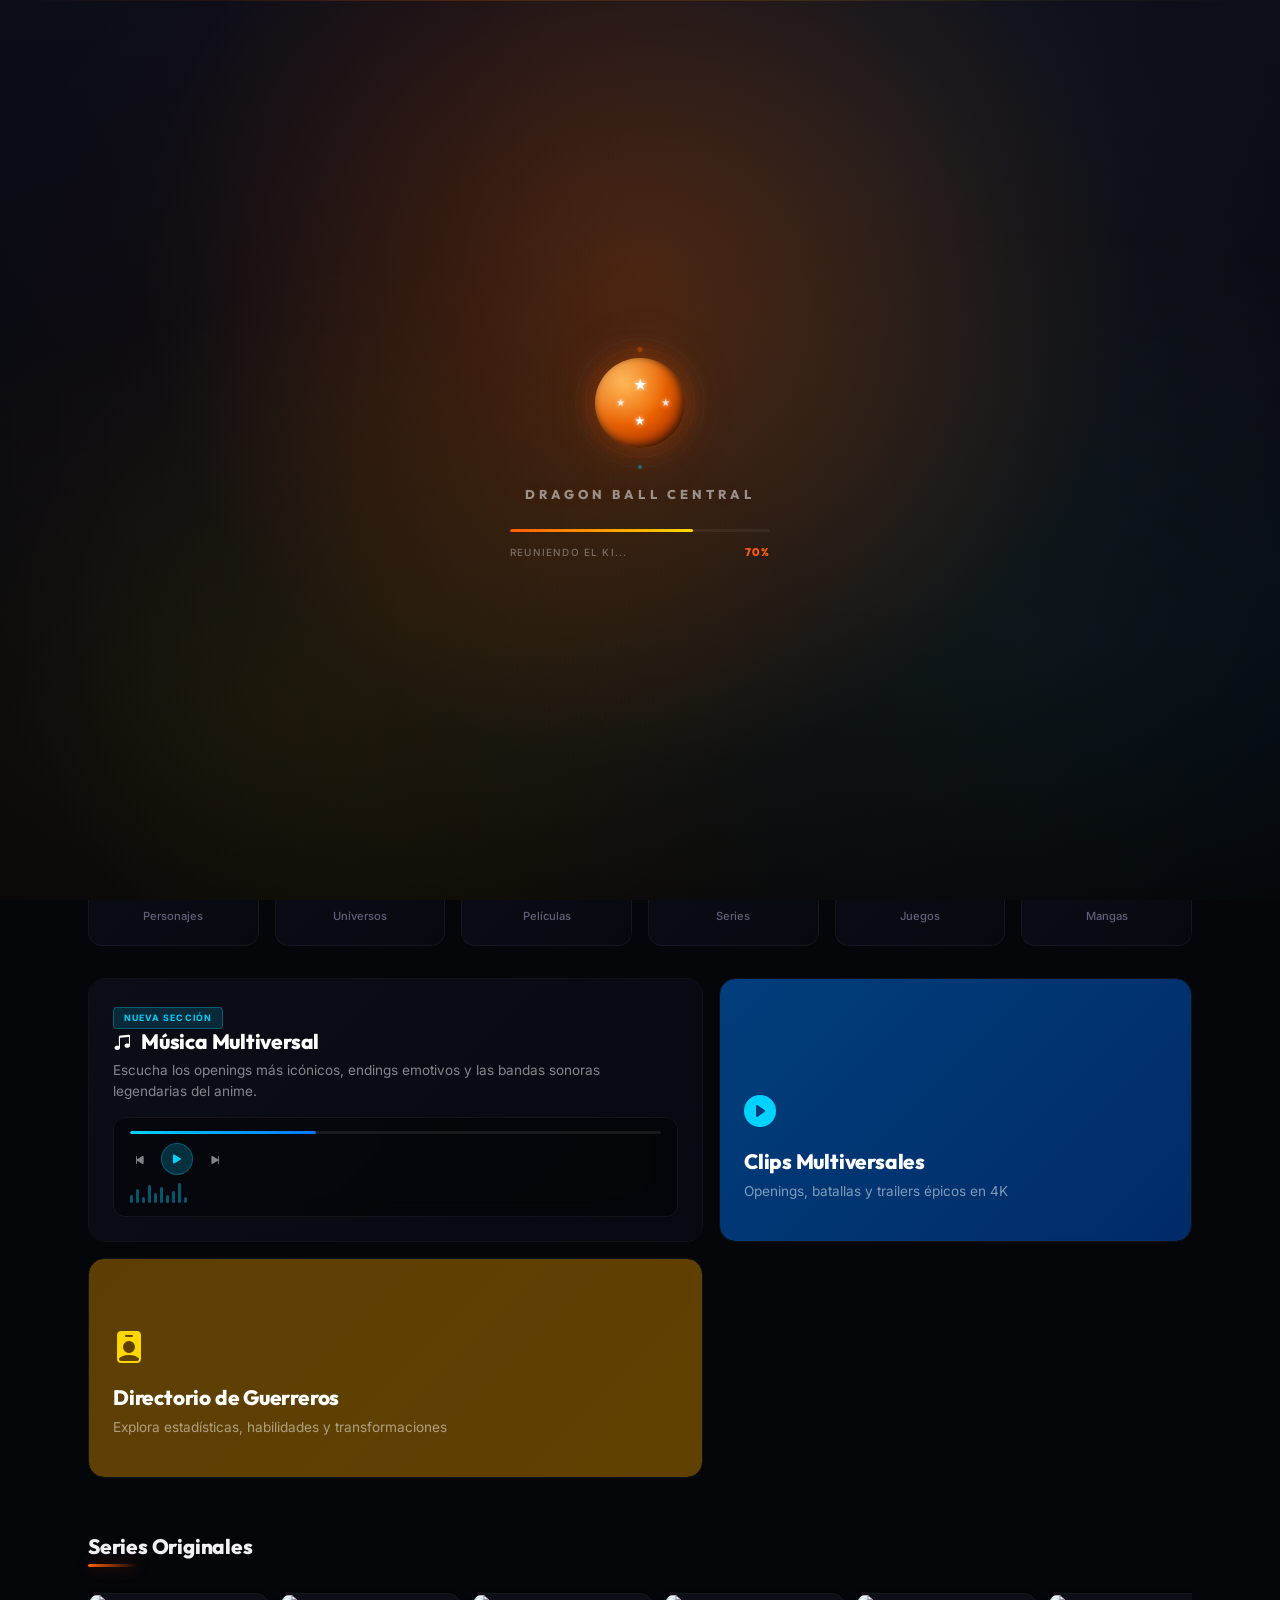
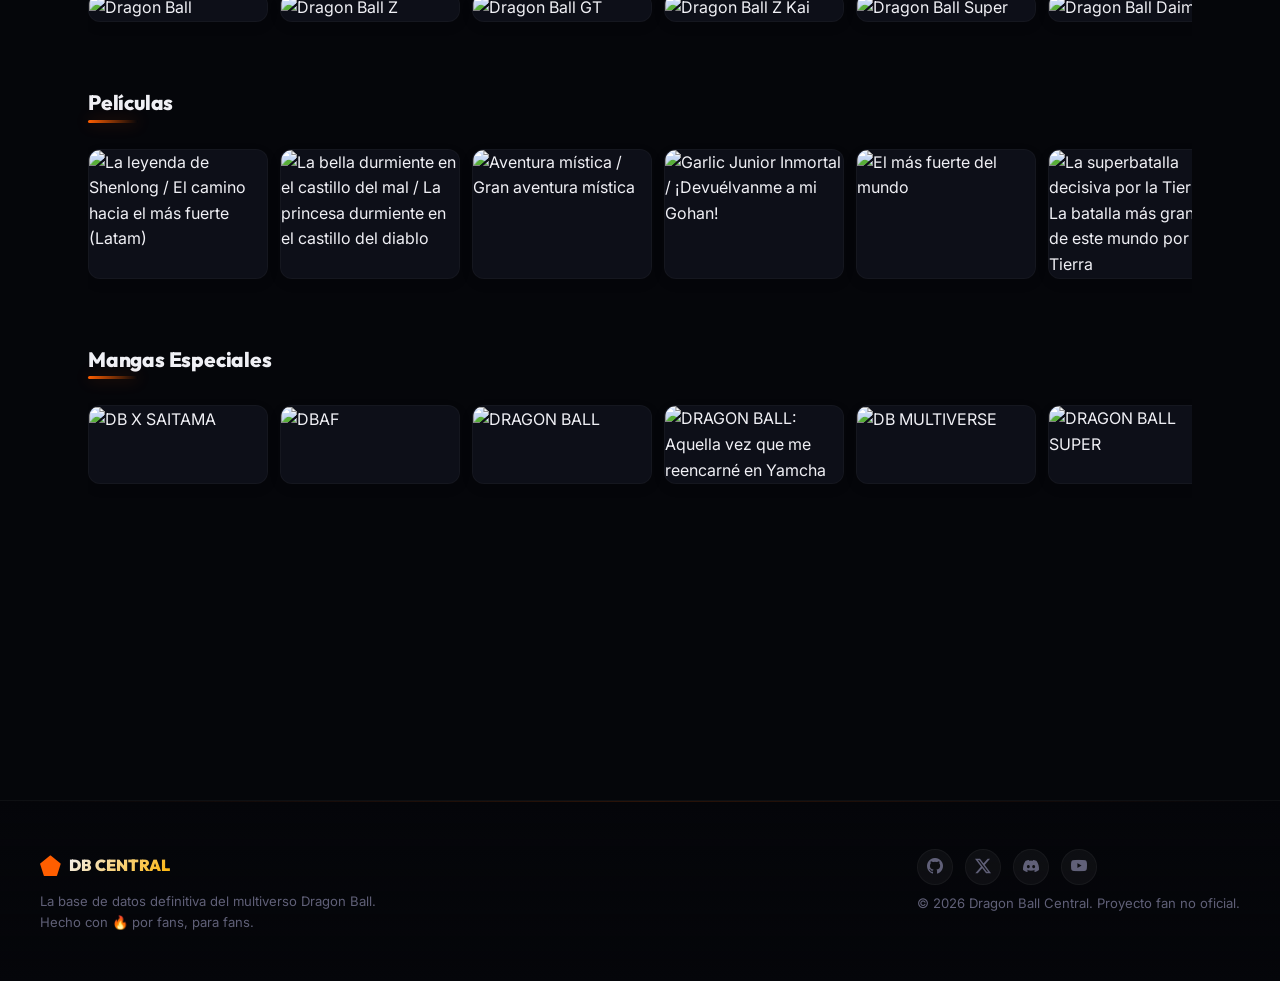
==== commit 9534fccd: "mas cosas" ====
--- a/index.html
+++ b/index.html
@@ -35,27 +35,28 @@
 <body>
     <!-- Premium Loader -->
     <div id="loader">
-        <canvas id="loaderCanvas"></canvas>
-        <div class="loader-ki-burst" aria-hidden="true"></div>
-        <div class="loader-inner">
-            <div class="loader-orbit-wrap">
-                <div class="loader-aura-ring"></div>
-                <div class="loader-dragon-balls">
-                    <div class="loader-db" style="--i:0"></div>
-                    <div class="loader-db" style="--i:1"></div>
-                    <div class="loader-db" style="--i:2"></div>
-                    <div class="loader-db" style="--i:3"></div>
-                    <div class="loader-db" style="--i:4"></div>
-                    <div class="loader-db" style="--i:5"></div>
-                    <div class="loader-db" style="--i:6"></div>
-                </div>
-                <img src="https://drive.google.com/uc?export=view&id=176y7qqFev10QmgJHE7kWpBpQtRu4A7T9" alt="DB CENTRAL" class="loader-logo">
+        <div class="loader-bg"></div>
+        <div class="loader-aura"></div>
+        <div class="loader-content">
+            <div class="loader-dball-wrap">
+                <div class="loader-dball">
+                    <div class="dball-inner">
+                        <div class="dball-glow"></div>
+                        <span class="dball-star s1">★</span>
+                        <span class="dball-star s2">★</span>
+                        <span class="dball-star s3">★</span>
+                        <span class="dball-star s4">★</span>
+                    </div>
+                    <div class="dball-ring r1"></div>
+                    <div class="dball-ring r2"></div>
+                    <div class="dball-ring r3"></div>
+                </div>
             </div>
             <p class="loader-brand">DRAGON BALL CENTRAL</p>
             <div class="loader-bar-track">
                 <div class="loader-bar-fill"></div>
             </div>
-            <div class="loader-progress-row">
+            <div class="loader-messages">
                 <span class="loader-text" id="loaderText">Preparando las Esferas del Dragón...</span>
                 <span class="loader-percent" id="loaderPercent">0%</span>
             </div>
@@ -67,33 +68,34 @@
         <header class="topbar" id="mainTopbar">
             <div class="topbar-inner">
                 <a href="#" class="brand" onclick="showSection('inicio')">
-                    <img src="https://drive.google.com/uc?export=view&id=176y7qqFev10QmgJHE7kWpBpQtRu4A7T9" alt="DB CENTRAL" style="height: 55px; width: auto; object-fit: contain; transform: scale(1.15); transform-origin: left center; filter: drop-shadow(0 4px 12px rgba(255, 94, 0, 0.4));">
+                    <img src="https://lh3.googleusercontent.com/d/1SlpQ0w2BN2dvrYYR2PNLvdG8cBhSo2nQ" alt="DBC" class="brand-logo" referrerpolicy="no-referrer" onerror="this.style.display='none'; this.nextElementSibling.style.display='flex'">
+                    <span class="brand-text" style="display:none"><i class="bi bi-stars" style="color:var(--accent-primary)"></i> Dragon Ball Central</span>
                 </a>
 
                 <nav class="top-nav">
                     <a href="#" class="nav-item active" onclick="showSection('inicio')">
-                        <i class="bi bi-house-door d-md-none"></i> <span class="d-none d-md-inline">Inicio</span>
+                        <i class="bi bi-house-door"></i> Inicio
                     </a>
                     <a href="#" class="nav-item" onclick="showSection('personajes')">
-                        <i class="bi bi-person-badge d-md-none"></i> <span class="d-none d-md-inline">Personajes</span>
+                        <i class="bi bi-person-badge"></i> Personajes
                     </a>
                     <a href="#" class="nav-item" onclick="showSection('serie')">
-                        <i class="bi bi-tv d-md-none"></i> <span class="d-none d-md-inline">Series</span>
+                        <i class="bi bi-tv"></i> Series
                     </a>
                     <a href="#" class="nav-item" onclick="showSection('peliculas')">
-                        <i class="bi bi-film d-md-none"></i> <span class="d-none d-md-inline">Películas</span>
+                        <i class="bi bi-film"></i> Películas
                     </a>
                     <a href="#" class="nav-item" onclick="showSection('manga')">
-                        <i class="bi bi-book d-md-none"></i> <span class="d-none d-md-inline">Manga</span>
+                        <i class="bi bi-book"></i> Manga
                     </a>
                     <a href="#" class="nav-item" onclick="showSection('videojuegos')">
-                        <i class="bi bi-controller d-md-none"></i> <span class="d-none d-md-inline">Juegos</span>
+                        <i class="bi bi-controller"></i> Juegos
                     </a>
                     <a href="#" class="nav-item" onclick="showSection('videos')">
-                        <i class="bi bi-play-btn d-md-none"></i> <span class="d-none d-md-inline">Videos</span>
+                        <i class="bi bi-play-btn"></i> Videos
                     </a>
                     <a href="#" class="nav-item" onclick="showSection('musica')">
-                        <i class="bi bi-music-note-beamed d-md-none"></i> <span class="d-none d-md-inline">Música</span>
+                        <i class="bi bi-music-note-beamed"></i> Música
                     </a>
                     <div class="nav-dropdown d-none d-md-block" data-dropdown>
                         <span class="nav-item dropdown-trigger" role="button" tabindex="0" aria-haspopup="true" aria-expanded="false">
@@ -119,53 +121,60 @@
             <section id="inicio" class="section-content cinematic-home p-0">
                 <div class="home-ambient-bg" aria-hidden="true"></div>
 
-                <!-- 1. HERO ESTÁTICO (sin carrusel) -->
-                <div class="fullscreen-hero-wrapper home-static-hero" data-aos="fade-in" data-aos-duration="1200">
+                <!-- 1. HERO CARRUSEL (Dokkan Style) -->
+                <div class="hero-carousel-wrapper dokkan-hero" data-aos="fade-in" data-aos-duration="1200">
                     <div id="heroBgBlur" class="hero-bg-blur"></div>
-                    <div id="heroBgMain" class="hero-bg-main"></div>
-                    <div class="hero-light-sweep" aria-hidden="true"></div>
                     <div class="hero-gradient-overlay"></div>
-                    <div class="hero-depth-layer" aria-hidden="true"></div>
-                    <div class="hero-ki-flares" aria-hidden="true">
-                        <span class="ki-flare ki-flare-1"></span>
-                        <span class="ki-flare ki-flare-2"></span>
-                        <span class="ki-flare ki-flare-3"></span>
-                    </div>
-
-                    <div class="container h-100 d-flex align-items-end">
-                        <div class="home-hero-content slide-content-container">
-                            <span class="slide-badge" id="homeHeroBadge">Multiverso Dragon Ball</span>
-                            <h1 class="slide-title" id="homeHeroTitle">Dragon Ball Central</h1>
-                            <p class="slide-desc" id="homeHeroDesc">La base de datos definitiva del universo Dragon Ball. Explora personajes, series, películas, manga, juegos, música y mucho más.</p>
-                            <div class="hero-actions">
-                                <button class="epic-btn main-action" onclick="showSection('personajes', true, event)">
-                                    <i class="bi bi-person-badge-fill"></i> Explorar personajes
-                                </button>
-                                <button class="epic-btn secondary-action" onclick="document.getElementById('homeIntroPanel').scrollIntoView({behavior:'smooth'})">
-                                    <i class="bi bi-compass"></i> Descubrir contenido
-                                </button>
-                            </div>
-                        </div>
-                    </div>
-
-                    <button type="button" class="hero-scroll-hint" onclick="document.getElementById('homeIntroPanel').scrollIntoView({behavior:'smooth'})" aria-label="Desplazarse al contenido">
+
+                    <div class="dokkan-cards-container" id="dokkanCardsContainer">
+                        <!-- Cards injected by JS -->
+                    </div>
+
+                    <button class="dokkan-arrow dokkan-arrow-left" id="dokkanArrowLeft" aria-label="Anterior">
+                        <i class="bi bi-chevron-left"></i>
+                    </button>
+                    <button class="dokkan-arrow dokkan-arrow-right" id="dokkanArrowRight" aria-label="Siguiente">
+                        <i class="bi bi-chevron-right"></i>
+                    </button>
+
+                    <div class="dokkan-info-panel">
+                        <div class="container h-100 d-flex align-items-end">
+                            <div class="dokkan-info-inner">
+                                <div class="dokkan-actions">
+                                    <button class="dokkan-btn dokkan-btn-primary" id="dokkanExploreBtn" onclick="showSection('serie', true, event)">
+                                        <i class="bi bi-play-fill"></i> Explorar Universo
+                                    </button>
+                                    <button class="dokkan-btn dokkan-btn-secondary" id="dokkanCharsBtn" onclick="showSection('personajes', true, event)">
+                                        <i class="bi bi-people-fill"></i> Ver Personajes
+                                    </button>
+                                </div>
+                            </div>
+                        </div>
+                    </div>
+
+                    <div class="dokkan-dots" id="dokkanDots"></div>
+
+                    <!-- Quick Nav Pills inside hero -->
+                    <nav class="hero-quick-nav" aria-label="Acceso rápido">
+                        <a href="#" class="hero-quick-pill" onclick="showSection('personajes'); return false;"><i class="bi bi-person-badge"></i> Personajes</a>
+                        <a href="#" class="hero-quick-pill" onclick="showSection('serie'); return false;"><i class="bi bi-tv"></i> Series</a>
+                        <a href="#" class="hero-quick-pill" onclick="showSection('peliculas'); return false;"><i class="bi bi-film"></i> Películas</a>
+                        <a href="#" class="hero-quick-pill" onclick="showSection('manga'); return false;"><i class="bi bi-book"></i> Manga</a>
+                        <a href="#" class="hero-quick-pill" onclick="showSection('videojuegos'); return false;"><i class="bi bi-controller"></i> Juegos</a>
+                        <a href="#" class="hero-quick-pill" onclick="showSection('musica'); return false;"><i class="bi bi-music-note-beamed"></i> Música</a>
+                        <a href="#" class="hero-quick-pill" onclick="showSection('videos'); return false;"><i class="bi bi-play-btn"></i> Videos</a>
+                    </nav>
+
+                    <button type="button" class="hero-scroll-hint" onclick="document.querySelector('.home-content-overlap').scrollIntoView({behavior:'smooth'})" aria-label="Desplazarse al contenido">
                         <span>Explorar</span>
                         <i class="bi bi-chevron-double-down"></i>
                     </button>
                 </div>
 
                 <div class="container-fluid px-md-5 home-content-overlap">
-                    <!-- Intro premium -->
-                    <div id="homeIntroPanel" class="home-intro-panel" data-aos="fade-up">
-                        <div class="home-intro-glass">
-                            <span class="home-intro-eyebrow">Dragon Ball Central</span>
-                            <h2 class="home-intro-title">Tu portal premium al multiverso</h2>
-                            <p class="home-intro-desc">Personajes, sagas, películas, manga, juegos, música y videos en una experiencia visual diseñada para fans exigentes.</p>
-                        </div>
-                    </div>
-
-                    <!-- Acceso rápido -->
-                    <nav class="home-quick-nav mb-5" aria-label="Acceso rápido" data-aos="fade-up" data-aos-delay="80">
+
+                    <!-- Acceso rápido (duplicate for non-hero view) -->
+                    <nav class="home-quick-nav mb-5 d-none" aria-label="Acceso rápido" data-aos="fade-up" data-aos-delay="80">
                         <a href="#" class="home-quick-pill" onclick="showSection('personajes'); return false;"><i class="bi bi-person-badge"></i> Personajes</a>
                         <a href="#" class="home-quick-pill" onclick="showSection('serie'); return false;"><i class="bi bi-tv"></i> Series</a>
                         <a href="#" class="home-quick-pill" onclick="showSection('peliculas'); return false;"><i class="bi bi-film"></i> Películas</a>
@@ -175,64 +184,92 @@
                         <a href="#" class="home-quick-pill" onclick="showSection('videos'); return false;"><i class="bi bi-play-btn"></i> Videos</a>
                     </nav>
 
-                    <!-- 2. DESTACADOS ÉPICOS -->
-                    <div class="row g-4 g-xl-5 mb-5 home-section-block">
-                        <div class="col-12">
-                            <h4 class="epic-section-title" data-aos="fade-right">Destacados del Multiverso</h4>
-                        </div>
-                        <!-- Gran Tarjeta Principal (Música) -->
-                        <div class="col-lg-6" data-aos="zoom-in" data-aos-delay="100">
-                            <div class="epic-highlight-card main-highlight" onclick="showSection('musica')">
-                                <div class="epic-bg" style="background-image: url('https://img.youtube.com/vi/sfKi8c-UoP0/maxresdefault.jpg'); filter: brightness(0.65);"></div>
-                                <div class="epic-overlay" style="background: linear-gradient(to top, rgba(13,13,18,0.95) 0%, rgba(13,13,18,0.3) 100%);"></div>
-                                <div class="epic-content">
-                                    <span class="epic-badge" style="background: rgba(0, 210, 255, 0.15); border-color: rgba(0, 210, 255, 0.5); color: var(--accent-electric);">NUEVA SECCIÓN</span>
-                                    <h3>🎵 Música Multiversal</h3>
-                                    <p>Escucha los openings más icónicos, endings emotivos y las bandas sonoras legendarias del anime en nuestro reproductor integrado.</p>
-                                    <button class="epic-btn" style="background: linear-gradient(135deg, var(--accent-electric), #0077ff); box-shadow: 0 4px 15px rgba(0, 210, 255, 0.3);">Escuchar Música</button>
-                                </div>
-                            </div>
-                        </div>
-                        <!-- Mosaico Lateral -->
-                        <div class="col-lg-6">
-                            <div class="row g-4">
-                                <div class="col-sm-6" data-aos="fade-up" data-aos-delay="200">
-                                    <div class="epic-stat-glass">
-                                        <div class="epic-stat-val" data-count="100">0</div>
-                                        <div class="epic-stat-label">Personajes</div>
-                                        <i class="bi bi-people-fill epic-stat-icon"></i>
-                                    </div>
-                                </div>
-                                <div class="col-sm-6" data-aos="fade-up" data-aos-delay="300">
-                                    <div class="epic-stat-glass">
-                                        <div class="epic-stat-val" data-count="12">0</div>
-                                        <div class="epic-stat-label">Universos</div>
-                                        <i class="bi bi-globe-central-south-asia epic-stat-icon"></i>
-                                    </div>
-                                </div>
-                                <div class="col-12" data-aos="fade-up" data-aos-delay="400">
-                                    <div class="epic-highlight-card secondary-highlight" onclick="showSection('videos')">
-                                        <div class="epic-overlay" style="background: linear-gradient(90deg, rgba(30,144,255,0.8), transparent);"></div>
-                                        <div class="epic-content row-layout">
-                                            <div class="icon-box"><i class="bi bi-play-circle-fill"></i></div>
-                                            <div>
-                                                <h4>Clips Multiversales</h4>
-                                                <p>Openings, batallas y trailers épicos</p>
-                                            </div>
-                                        </div>
-                                    </div>
-                                </div>
-                                <div class="col-12" data-aos="fade-up" data-aos-delay="500">
-                                    <div class="epic-highlight-card secondary-highlight" onclick="showSection('personajes')">
-                                        <div class="epic-overlay" style="background: linear-gradient(90deg, rgba(255,179,0,0.8), transparent);"></div>
-                                        <div class="epic-content row-layout">
-                                            <div class="icon-box" style="color: var(--accent-secondary);"><i class="bi bi-person-badge-fill"></i></div>
-                                            <div>
-                                                <h4>Directorio de Guerreros</h4>
-                                                <p>Explora estadísticas y habilidades</p>
-                                            </div>
-                                        </div>
-                                    </div>
+                    <!-- 2. DESTACADOS DEL MULTIVERSO -->
+                    <div class="destacados-section mb-5 home-section-block">
+                        <h4 class="epic-section-title" data-aos="fade-right">Destacados del Multiverso</h4>
+
+                        <!-- Stats Row -->
+                        <div class="destacados-stats-row" data-aos="fade-up" data-aos-delay="100">
+                            <div class="destacado-stat" data-accent="var(--accent-primary)">
+                                <div class="destacado-stat-icon"><i class="bi bi-people-fill"></i></div>
+                                <div class="destacado-stat-val" data-count="100">0</div>
+                                <div class="destacado-stat-label">Personajes</div>
+                            </div>
+                            <div class="destacado-stat" data-accent="var(--accent-electric)">
+                                <div class="destacado-stat-icon"><i class="bi bi-globe-central-south-asia"></i></div>
+                                <div class="destacado-stat-val" data-count="12">0</div>
+                                <div class="destacado-stat-label">Universos</div>
+                            </div>
+                            <div class="destacado-stat" data-accent="var(--accent-gold)">
+                                <div class="destacado-stat-icon"><i class="bi bi-film"></i></div>
+                                <div class="destacado-stat-val" data-count="21">0</div>
+                                <div class="destacado-stat-label">Películas</div>
+                            </div>
+                            <div class="destacado-stat" data-accent="#e85500">
+                                <div class="destacado-stat-icon"><i class="bi bi-tv"></i></div>
+                                <div class="destacado-stat-val" data-count="8">0</div>
+                                <div class="destacado-stat-label">Series</div>
+                            </div>
+                            <div class="destacado-stat" data-accent="var(--accent-electric)">
+                                <div class="destacado-stat-icon"><i class="bi bi-controller"></i></div>
+                                <div class="destacado-stat-val" data-count="22">0</div>
+                                <div class="destacado-stat-label">Juegos</div>
+                            </div>
+                            <div class="destacado-stat" data-accent="var(--accent-gold)">
+                                <div class="destacado-stat-icon"><i class="bi bi-book"></i></div>
+                                <div class="destacado-stat-val" data-count="7">0</div>
+                                <div class="destacado-stat-label">Mangas</div>
+                            </div>
+                        </div>
+
+                        <!-- Cards Grid -->
+                        <div class="destacados-grid">
+                            <!-- Music Card -->
+                            <div class="destacado-card destacado-music" data-aos="zoom-in" data-aos-delay="200" onclick="showSection('musica')">
+                                <div class="destacado-card-bg" style="background-image: url('https://img.youtube.com/vi/sfKi8c-UoP0/maxresdefault.jpg')"></div>
+                                <div class="destacado-card-glass"></div>
+                                <div class="destacado-card-content">
+                                    <div class="destacado-card-header">
+                                        <span class="destacado-card-badge electric">NUEVA SECCIÓN</span>
+                                    </div>
+                                    <h3 class="destacado-card-title"><i class="bi bi-music-note-beamed"></i> Música Multiversal</h3>
+                                    <p class="destacado-card-desc">Escucha los openings más icónicos, endings emotivos y las bandas sonoras legendarias del anime.</p>
+                                    <div class="destacado-mini-player" id="destacadoMiniPlayer">
+                                        <div class="mini-player-progress">
+                                            <div class="mini-player-fill" style="width: 35%"></div>
+                                        </div>
+                                        <div class="mini-player-controls">
+                                            <button class="mini-player-btn" onclick="event.stopPropagation()"><i class="bi bi-skip-start-fill"></i></button>
+                                            <button class="mini-player-btn play-btn" onclick="event.stopPropagation()"><i class="bi bi-play-fill"></i></button>
+                                            <button class="mini-player-btn" onclick="event.stopPropagation()"><i class="bi bi-skip-end-fill"></i></button>
+                                        </div>
+                                        <div class="mini-player-bars">
+                                            <span></span><span></span><span></span><span></span><span></span>
+                                            <span></span><span></span><span></span><span></span><span></span>
+                                        </div>
+                                    </div>
+                                </div>
+                            </div>
+
+                            <!-- Clips Card -->
+                            <div class="destacado-card destacado-clips" data-aos="fade-up" data-aos-delay="300" onclick="showSection('videos')">
+                                <div class="destacado-card-bg" style="background-image: url('https://img.youtube.com/vi/BYt9F2vCfqU/mqdefault.jpg')"></div>
+                                <div class="destacado-card-glass glass-blue"></div>
+                                <div class="destacado-card-content">
+                                    <div class="destacado-card-icon"><i class="bi bi-play-circle-fill"></i></div>
+                                    <h3 class="destacado-card-title">Clips Multiversales</h3>
+                                    <p class="destacado-card-desc">Openings, batallas y trailers épicos en 4K</p>
+                                </div>
+                            </div>
+
+                            <!-- Warriors Card -->
+                            <div class="destacado-card destacado-warriors" data-aos="fade-up" data-aos-delay="400" onclick="showSection('personajes')">
+                                <div class="destacado-card-bg" style="background-image: url('https://lh3.googleusercontent.com/d/1sk_RHuD7tLc0junztslnag4CgCisW0hy')"></div>
+                                <div class="destacado-card-glass glass-gold"></div>
+                                <div class="destacado-card-content">
+                                    <div class="destacado-card-icon"><i class="bi bi-person-badge-fill"></i></div>
+                                    <h3 class="destacado-card-title">Directorio de Guerreros</h3>
+                                    <p class="destacado-card-desc">Explora estadísticas, habilidades y transformaciones</p>
                                 </div>
                             </div>
                         </div>
--- a/styles.css
+++ b/styles.css
@@ -194,13 +194,30 @@
 @keyframes shimmer { 0% { background-position: -200% center; } 100% { background-position: 200% center; } }
 @keyframes borderGlow { 0%, 100% { border-color: rgba(255, 94, 0, 0.1); } 50% { border-color: rgba(255, 94, 0, 0.3); } }
 @keyframes rotate { from { transform: rotate(0deg); } to { transform: rotate(360deg); } }
-@keyframes loaderContentIn { from { opacity: 0; transform: scale(0.92) translateY(20px); } to { opacity: 1; transform: scale(1) translateY(0); } }
-@keyframes auraSpin { to { transform: rotate(360deg); } }
-@keyframes auraPulse { 0%, 100% { transform: scale(1); opacity: 0.5; } 50% { transform: scale(1.12); opacity: 0.9; } }
-@keyframes dbOrbit { 0% { transform: rotate(0deg) translateX(52px) rotate(0deg); } 100% { transform: rotate(360deg) translateX(52px) rotate(-360deg); } }
-@keyframes logoGlow { 0%, 100% { filter: drop-shadow(0 0 15px rgba(255, 94, 0, 0.25)); } 50% { filter: drop-shadow(0 0 35px rgba(255, 94, 0, 0.5)); } }
+@keyframes ringSpin { to { transform: rotate(360deg); } }
+@keyframes logoPulse { 0%, 100% { filter: drop-shadow(0 0 8px rgba(255, 94, 0, 0.2)); } 50% { filter: drop-shadow(0 0 20px rgba(255, 94, 0, 0.4)); } }
 @keyframes energyPulse { 0%, 100% { transform: scale(1); opacity: 0.6; } 50% { transform: scale(1.05); opacity: 1; } }
 @keyframes slideUp { from { opacity: 0; transform: translateY(40px); } to { opacity: 1; transform: translateY(0); } }
+@keyframes kiCharge {
+  0% { box-shadow: 0 0 5px rgba(255, 94, 0, 0.3), 0 0 10px rgba(255, 94, 0, 0.1); }
+  50% { box-shadow: 0 0 20px rgba(255, 94, 0, 0.5), 0 0 40px rgba(255, 94, 0, 0.2), 0 0 60px rgba(255, 215, 0, 0.1); }
+  100% { box-shadow: 0 0 5px rgba(255, 94, 0, 0.3), 0 0 10px rgba(255, 94, 0, 0.1); }
+}
+@keyframes kiLightning {
+  0%, 100% { opacity: 0; transform: translateX(-100%); }
+  10%, 90% { opacity: 0; }
+  50% { opacity: 0.6; transform: translateX(100%); }
+}
+@keyframes auraBurst {
+  0% { transform: scale(0.95); opacity: 0.3; filter: blur(2px); }
+  50% { transform: scale(1.05); opacity: 0.7; filter: blur(1px); }
+  100% { transform: scale(0.95); opacity: 0.3; filter: blur(2px); }
+}
+@keyframes floatEnergy {
+  0%, 100% { transform: translateY(0) rotate(0deg); opacity: 0; }
+  20%, 80% { opacity: 0.4; }
+  50% { transform: translateY(-30px) rotate(180deg); opacity: 0.6; }
+}
 
 /* AOS custom */
 [data-aos="energy-up"] { opacity: 0; transform: translateY(30px); transition-property: opacity, transform; }
@@ -209,217 +226,268 @@
 [data-aos="energy-zoom"].aos-animate { opacity: 1; transform: scale(1); }
 
 /* ========================================
-   7. LOADER
+   7. LOADER — DRAGON BALL
    ======================================== */
 #loader {
   position: fixed;
   inset: 0;
-  background:
-    radial-gradient(ellipse at 50% 35%, rgba(255, 94, 0, 0.14), transparent 55%),
-    radial-gradient(ellipse at 20% 80%, rgba(0, 210, 255, 0.08), transparent 50%),
-    linear-gradient(180deg, #0a0a12 0%, #050508 100%);
   z-index: 9999;
   display: flex;
   justify-content: center;
   align-items: center;
   flex-direction: column;
-  transition: opacity 0.7s ease, visibility 0.7s ease;
-  overflow: hidden;
-}
-
-.loader-ki-burst {
-  position: absolute;
-  width: 420px;
-  height: 420px;
-  border-radius: 50%;
-  background: radial-gradient(circle, rgba(255, 94, 0, 0.12), transparent 68%);
-  animation: auraPulse 3s ease-in-out infinite;
+  overflow: hidden;
+  transition: opacity 0.7s ease, visibility 0.7s ease, transform 0.7s ease;
+  background:
+    radial-gradient(ellipse at 50% 30%, rgba(255, 94, 0, 0.18), transparent 55%),
+    radial-gradient(ellipse at 80% 70%, rgba(0, 210, 255, 0.06), transparent 45%),
+    radial-gradient(ellipse at 20% 80%, rgba(255, 215, 0, 0.05), transparent 40%),
+    linear-gradient(180deg, #0d0d18 0%, #050508 100%);
+}
+
+.loader-bg {
+  position: absolute;
+  inset: 0;
+  background:
+    radial-gradient(circle at 50% 40%, rgba(255, 94, 0, 0.08), transparent 50%),
+    radial-gradient(circle at 70% 20%, rgba(0, 210, 255, 0.04), transparent 40%),
+    radial-gradient(circle at 30% 70%, rgba(255, 215, 0, 0.03), transparent 35%);
+  animation: loaderBgPulse 4s ease-in-out infinite;
+}
+
+@keyframes loaderBgPulse {
+  0%, 100% { opacity: 0.6; }
+  50% { opacity: 1; }
+}
+
+.loader-aura {
+  position: absolute;
+  inset: -40%;
+  background: radial-gradient(circle at 50% 50%, rgba(255, 140, 0, 0.06), transparent 50%);
+  animation: auraSpin 20s linear infinite;
   pointer-events: none;
 }
 
-#loaderCanvas {
-  position: absolute;
-  inset: 0;
-  width: 100%;
-  height: 100%;
-  pointer-events: none;
-  opacity: 0.4;
-}
-
-.loader-inner {
+@keyframes auraSpin {
+  to { transform: rotate(360deg); }
+}
+
+.loader-content {
   position: relative;
   z-index: 2;
   display: flex;
   flex-direction: column;
   align-items: center;
-  justify-content: center;
   gap: 0;
-  animation: loaderContentIn 1s ease-out;
-  min-height: 320px;
-  padding: 1rem;
-}
-
-.loader-orbit-wrap {
-  position: relative;
-  width: 150px;
-  height: 150px;
+  padding: 2rem;
+}
+
+/* Dragon Ball Sphere */
+.loader-dball-wrap {
+  position: relative;
+  width: 130px;
+  height: 130px;
   display: flex;
   align-items: center;
   justify-content: center;
   margin-bottom: 1rem;
 }
 
-.loader-aura-ring {
+.loader-dball {
+  position: relative;
+  width: 90px;
+  height: 90px;
+  border-radius: 50%;
+  display: flex;
+  align-items: center;
+  justify-content: center;
+  animation: dballFloat 3s ease-in-out infinite;
+}
+
+.dball-inner {
+  position: absolute;
+  inset: 0;
+  border-radius: 50%;
+  background:
+    radial-gradient(circle at 35% 30%, #ff9d33, #e85d00 45%, #c44000 70%, #8a2200 100%);
+  box-shadow:
+    inset -4px -4px 12px rgba(0, 0, 0, 0.5),
+    inset 4px 4px 20px rgba(255, 200, 100, 0.3),
+    0 0 30px rgba(255, 94, 0, 0.3),
+    0 0 60px rgba(255, 94, 0, 0.15);
+  z-index: 2;
+  overflow: hidden;
+}
+
+.dball-inner::before {
+  content: '';
+  position: absolute;
+  inset: 0;
+  border-radius: 50%;
+  background: radial-gradient(circle at 30% 25%, rgba(255, 255, 200, 0.3), transparent 50%);
+}
+
+.dball-inner::after {
+  content: '';
+  position: absolute;
+  inset: 0;
+  border-radius: 50%;
+  box-shadow: inset -2px -2px 6px rgba(0, 0, 0, 0.4);
+}
+
+.dball-glow {
+  position: absolute;
+  inset: -10px;
+  border-radius: 50%;
+  background: radial-gradient(circle, rgba(255, 140, 0, 0.15), transparent 60%);
+  animation: dballGlowPulse 2s ease-in-out infinite;
+  z-index: 1;
+}
+
+@keyframes dballGlowPulse {
+  0%, 100% { transform: scale(1); opacity: 0.5; }
+  50% { transform: scale(1.15); opacity: 1; }
+}
+
+/* Stars inside dragon ball */
+.dball-star {
+  position: absolute;
+  color: #fff;
+  font-size: 10px;
+  z-index: 3;
+  text-shadow:
+    0 0 4px rgba(255, 255, 255, 0.8),
+    0 0 8px rgba(255, 200, 100, 0.4);
+  filter: drop-shadow(0 0 2px rgba(255, 100, 0, 0.3));
+}
+
+.dball-star.s1 { top: 18%; left: 50%; transform: translateX(-50%); font-size: 14px; }
+.dball-star.s2 { top: 42%; left: 28%; transform: translateX(-50%); font-size: 9px; opacity: 0.85; }
+.dball-star.s3 { top: 42%; right: 22%; transform: translateX(50%); font-size: 9px; opacity: 0.85; }
+.dball-star.s4 { bottom: 20%; left: 50%; transform: translateX(-50%); font-size: 11px; }
+
+/* Orbiting rings */
+.dball-ring {
+  position: absolute;
+  border-radius: 50%;
+  border: 1.5px solid;
+  z-index: 1;
+  opacity: 0.4;
+  pointer-events: none;
+}
+
+.dball-ring.r1 {
   width: 110px;
   height: 110px;
+  border-color: rgba(255, 94, 0, 0.2);
+  animation: ringSpin 4s linear infinite;
+}
+
+.dball-ring.r1::after {
+  content: '';
+  position: absolute;
+  top: -2px;
+  left: 50%;
+  width: 5px;
+  height: 5px;
   border-radius: 50%;
-  position: absolute;
-  top: 50%;
+  background: var(--accent-primary);
+  transform: translateX(-50%);
+  box-shadow: 0 0 10px rgba(255, 94, 0, 0.8);
+}
+
+.dball-ring.r2 {
+  width: 130px;
+  height: 130px;
+  border-color: rgba(0, 210, 255, 0.12);
+  animation: ringSpin 6s linear infinite reverse;
+}
+
+.dball-ring.r2::after {
+  content: '';
+  position: absolute;
+  bottom: -2px;
   left: 50%;
-  transform: translate(-50%, -50%);
-  flex-shrink: 0;
+  width: 4px;
+  height: 4px;
+  border-radius: 50%;
+  background: var(--accent-electric);
+  transform: translateX(-50%);
+  box-shadow: 0 0 10px rgba(0, 210, 255, 0.6);
+}
+
+.dball-ring.r3 {
+  width: 80px;
+  height: 80px;
+  border-color: rgba(255, 215, 0, 0.08);
+  animation: ringSpin 3s linear infinite;
+  border-style: dashed;
+}
+
+@keyframes dballFloat {
+  0%, 100% { transform: translateY(0); }
+  50% { transform: translateY(-6px); }
 }
 
 .loader-brand {
-  margin: 0 0 1.25rem;
   font-family: var(--font-heading);
-  font-size: 0.85rem;
+  font-size: 0.8rem;
   font-weight: 800;
-  letter-spacing: 0.28em;
+  letter-spacing: 0.32em;
   text-transform: uppercase;
-  background: linear-gradient(135deg, #fff, var(--accent-gold), var(--accent-primary));
-  -webkit-background-clip: text;
-  -webkit-text-fill-color: transparent;
-  background-clip: text;
-}
-
-.loader-aura-ring::before {
-  content: '';
-  position: absolute;
-  inset: -8px;
-  border-radius: 50%;
-  border: 2px solid transparent;
-  background: conic-gradient(from 0deg, transparent, rgba(255, 94, 0, 0.5), rgba(255, 215, 0, 0.3), rgba(0, 210, 255, 0.2), transparent) border-box;
-  -webkit-mask: linear-gradient(#fff 0 0) padding-box, linear-gradient(#fff 0 0);
-  -webkit-mask-composite: xor;
-  mask-composite: exclude;
-  animation: auraSpin 2.5s linear infinite;
-}
-
-.loader-aura-ring::after {
-  content: '';
-  position: absolute;
-  inset: -2px;
-  border-radius: 50%;
-  background: radial-gradient(circle, rgba(255, 94, 0, 0.06), transparent 60%);
-  animation: auraPulse 2.5s ease-in-out infinite;
-}
-
-.loader-dragon-balls {
-  position: absolute;
-  width: 140px;
-  height: 140px;
-  top: 50%;
-  left: 50%;
-  transform: translate(-50%, -50%);
-  pointer-events: none;
-}
-
-.loader-db {
-  position: absolute;
-  width: 14px;
-  height: 14px;
-  border-radius: 50%;
-  top: 50%;
-  left: 50%;
-  margin: -7px 0 0 -7px;
-  animation: dbOrbit 3.5s cubic-bezier(0.4, 0, 0.2, 1) infinite;
-  animation-delay: calc(var(--i) * 0.12s);
-}
-
-.loader-db::before {
-  content: '';
-  position: absolute;
-  inset: 0;
-  border-radius: 50%;
-  background: radial-gradient(circle at 35% 35%, #ff6b35, #e82200);
-  box-shadow: 0 0 8px rgba(255, 94, 0, 0.6);
-}
-
-.loader-db::after {
-  content: '';
-  position: absolute;
-  top: 2px;
-  left: 3px;
-  width: 4px;
+  margin-bottom: 1.5rem;
+  color: rgba(255, 255, 255, 0.5);
+  text-shadow: 0 0 20px rgba(255, 94, 0, 0.1);
+}
+
+.loader-bar-track {
+  width: min(260px, 70vw);
   height: 3px;
-  border-radius: 50%;
-  background: rgba(255, 255, 255, 0.5);
-  transform: rotate(-30deg);
-}
-
-.loader-logo {
-  height: 72px;
-  width: auto;
-  object-fit: contain;
-  position: relative;
-  z-index: 2;
-  animation: logoGlow 2.5s ease-in-out infinite;
-  flex-shrink: 0;
-}
-
-.loader-bar-track {
-  width: min(320px, 80vw);
-  height: 5px;
   background: rgba(255, 255, 255, 0.06);
   border-radius: 999px;
   overflow: hidden;
   margin-bottom: 0.75rem;
-  flex-shrink: 0;
-  border: 1px solid rgba(255, 255, 255, 0.04);
 }
 
 .loader-bar-fill {
   width: 0%;
   height: 100%;
-  background: linear-gradient(90deg, var(--accent-primary), var(--accent-gold), var(--accent-electric));
+  background: linear-gradient(90deg, var(--accent-primary), var(--accent-gold));
   border-radius: 3px;
   transition: width 0.35s ease;
-  box-shadow: 0 0 10px rgba(255, 94, 0, 0.25);
-}
-
-.loader-progress-row {
+  box-shadow: 0 0 12px rgba(255, 94, 0, 0.3);
+}
+
+.loader-messages {
   display: flex;
   align-items: center;
   justify-content: space-between;
   gap: 1rem;
-  width: min(320px, 80vw);
+  width: min(260px, 70vw);
 }
 
 .loader-text {
-  color: rgba(255, 255, 255, 0.45);
-  font-family: var(--font-heading);
-  font-size: 0.68rem;
+  color: rgba(255, 255, 255, 0.35);
+  font-size: 0.62rem;
   letter-spacing: 0.12em;
   text-transform: uppercase;
   font-weight: 500;
   transition: opacity 0.4s ease;
-  flex-shrink: 1;
 }
 
 .loader-percent {
   color: var(--accent-primary);
   font-family: var(--font-heading);
-  font-size: 0.75rem;
+  font-size: 0.7rem;
   font-weight: 800;
   letter-spacing: 0.08em;
-  flex-shrink: 0;
 }
 
 #loader.loaded {
   opacity: 0;
   visibility: hidden;
   pointer-events: none;
+  transform: scale(1.05);
 }
 
 /* ========================================
@@ -430,11 +498,11 @@
   top: 0;
   left: 0;
   right: 0;
-  height: 68px;
-  background: rgba(5, 6, 10, 0.8);
+  height: 64px;
+  background: rgba(5, 6, 10, 0.85);
   backdrop-filter: blur(24px);
   -webkit-backdrop-filter: blur(24px);
-  border-bottom: 1px solid var(--border-color);
+  border-bottom: 1px solid rgba(255, 255, 255, 0.04);
   z-index: 1000;
   transition: all 0.4s var(--ease-out);
 }
@@ -446,15 +514,15 @@
   left: 0;
   right: 0;
   height: 1px;
-  background: linear-gradient(90deg, transparent, rgba(255, 94, 0, 0.15), transparent);
+  background: linear-gradient(90deg, transparent, rgba(255, 94, 0, 0.2), transparent);
   opacity: 0;
   transition: opacity 0.4s;
 }
 
 .topbar.scrolled {
-  height: 58px;
-  background: rgba(5, 6, 10, 0.95);
-  border-bottom-color: rgba(255, 94, 0, 0.08);
+  height: 54px;
+  background: rgba(5, 6, 10, 0.96);
+  border-bottom-color: rgba(255, 94, 0, 0.06);
 }
 
 .topbar.scrolled::after { opacity: 1; }
@@ -464,7 +532,7 @@
   align-items: center;
   justify-content: space-between;
   height: 100%;
-  padding: 0 2rem;
+  padding: 0 2.5rem;
   max-width: 1440px;
   margin: 0 auto;
 }
@@ -472,94 +540,105 @@
 .brand {
   display: flex;
   align-items: center;
-  gap: 10px;
   flex-shrink: 0;
   transition: transform 0.3s var(--ease-out);
 }
 
-.brand:hover { transform: scale(1.02); }
-.brand:hover i { color: var(--accent-primary); }
-
-.brand i {
-  font-size: 1.3rem;
-  color: var(--accent-primary);
-  transition: color 0.3s;
-}
-
-.brand span {
+.brand:hover { transform: scale(1.03); }
+
+.brand-logo {
+  height: 42px;
+  width: auto;
+  object-fit: contain;
+  filter: drop-shadow(0 2px 8px rgba(255, 94, 0, 0.3));
+  transition: filter 0.3s ease;
+}
+
+.brand:hover .brand-logo {
+  filter: drop-shadow(0 2px 12px rgba(255, 94, 0, 0.5));
+}
+
+.brand-text {
+  align-items: center;
+  gap: 8px;
   font-family: var(--font-heading);
   font-weight: 900;
   font-size: 1rem;
-  letter-spacing: 0.05em;
-  background: linear-gradient(135deg, var(--text-main), var(--accent-secondary));
+  letter-spacing: 0.03em;
+  background: linear-gradient(135deg, var(--text-main), var(--accent-primary));
   -webkit-background-clip: text;
   -webkit-text-fill-color: transparent;
   background-clip: text;
+  white-space: nowrap;
+  transition: transform 0.3s var(--ease-out);
+}
+
+.brand:hover .brand-text { transform: scale(1.03); }
+
+.brand-text i {
+  font-size: 1.2rem;
+  -webkit-text-fill-color: var(--accent-primary);
 }
 
 /* Navigation */
 .top-nav {
   display: flex;
   align-items: center;
-  gap: 2px;
+  gap: 4px;
 }
 
 .nav-item {
   display: inline-flex;
   align-items: center;
-  gap: 6px;
-  padding: 8px 14px;
-  font-size: 0.82rem;
-  font-weight: 500;
-  color: var(--text-secondary);
-  border-radius: var(--radius-sm);
-  transition: all 0.25s var(--ease-out);
+  gap: 7px;
+  padding: 8px 16px;
+  font-size: 0.85rem;
+  font-weight: 600;
+  color: rgba(255, 255, 255, 0.55);
+  border-radius: 8px;
+  transition: all 0.3s var(--ease-out);
   position: relative;
   cursor: pointer;
   white-space: nowrap;
-}
-
-.nav-item::before {
+  letter-spacing: 0.01em;
+}
+
+.nav-item i {
+  font-size: 0.95rem;
+  opacity: 0.7;
+  transition: opacity 0.3s;
+}
+
+.nav-item::after {
   content: '';
   position: absolute;
-  bottom: 0;
+  bottom: 2px;
   left: 50%;
   transform: translateX(-50%) scaleX(0);
-  width: 20px;
-  height: 2px;
+  width: 18px;
+  height: 2.5px;
   background: var(--accent-primary);
-  border-radius: 1px;
+  border-radius: 2px;
   transition: transform 0.3s var(--ease-out);
 }
 
 .nav-item:hover {
-  color: var(--text-main);
-  background: rgba(255, 255, 255, 0.04);
-}
-
-.nav-item:hover::before { transform: translateX(-50%) scaleX(1); }
-
-.nav-item:hover::after {
-  content: '';
-  position: absolute;
-  bottom: -1px;
-  left: 50%;
-  transform: translateX(-50%);
-  width: 100%;
-  height: 2px;
-  background: rgba(255, 94, 0, 0.2);
-  border-radius: 1px;
-}
+  color: rgba(255, 255, 255, 0.9);
+  background: rgba(255, 255, 255, 0.06);
+}
+
+.nav-item:hover i { opacity: 1; }
+.nav-item:hover::after { transform: translateX(-50%) scaleX(1); }
 
 .nav-item.active {
-  color: var(--accent-primary);
-  background: rgba(255, 94, 0, 0.08);
-}
-
-.nav-item.active::before {
-  transform: translateX(-50%) scaleX(1);
+  color: #fff;
   background: var(--accent-primary);
-}
+  font-weight: 700;
+  box-shadow: 0 2px 12px rgba(255, 94, 0, 0.35);
+}
+
+.nav-item.active i { opacity: 1; }
+.nav-item.active::after { display: none; }
 
 .nav-item:focus-visible { outline-offset: -2px; }
 
@@ -642,7 +721,7 @@
     radial-gradient(ellipse 50% 35% at 10% 70%, rgba(255, 215, 0, 0.04), transparent 50%);
 }
 
-.fullscreen-hero-wrapper {
+.hero-carousel-wrapper {
   position: relative;
   width: 100%;
   height: 72vh;
@@ -650,21 +729,31 @@
   max-height: 720px;
   background: var(--bg-primary);
   z-index: 1;
-}
-
-.home-static-hero .hero-bg-main {
+  overflow: hidden;
+}
+
+.hero-carousel-wrapper::before {
+  content: '';
   position: absolute;
   inset: 0;
   z-index: 0;
-  background-size: cover;
-  background-position: center center;
-  background-repeat: no-repeat;
-  transform: scale(1.02);
-  transition: transform 10s ease-out;
-}
-
-.home-static-hero:hover .hero-bg-main {
-  transform: scale(1.06);
+  background:
+    radial-gradient(ellipse 90% 60% at 50% 0%, rgba(255, 94, 0, 0.08), transparent 60%),
+    radial-gradient(ellipse 70% 50% at 80% 80%, rgba(0, 210, 255, 0.04), transparent 55%),
+    radial-gradient(ellipse 50% 40% at 20% 60%, rgba(255, 215, 0, 0.03), transparent 50%),
+    radial-gradient(ellipse 100% 80% at 50% 100%, rgba(153, 51, 255, 0.03), transparent 60%);
+  pointer-events: none;
+}
+
+.hero-carousel-wrapper::after {
+  content: '';
+  position: absolute;
+  inset: 0;
+  z-index: 0;
+  background: url("data:image/svg+xml,%3Csvg viewBox='0 0 400 400' xmlns='http://www.w3.org/2000/svg'%3E%3Cfilter id='noise'%3E%3CfeTurbulence type='fractalNoise' baseFrequency='0.85' numOctaves='4' stitchTiles='stitch'/%3E%3C/filter%3E%3Crect width='100%25' height='100%25' filter='url(%23noise)' opacity='0.03'/%3E%3C/svg%3E");
+  background-size: 200px 200px;
+  pointer-events: none;
+  opacity: 0.5;
 }
 
 .home-hero-content {
@@ -672,84 +761,130 @@
   z-index: 4;
   max-width: 720px;
   width: 100%;
-  padding: 0 0 3.5rem;
-  transform: none;
-  opacity: 1;
-}
-
-.home-static-hero .slide-title {
+  padding: 0 0 4rem;
+}
+
+.home-hero-content .slide-badge {
+  display: inline-block;
+  padding: 4px 12px;
+  font-size: 0.6rem;
+  font-weight: 700;
+  text-transform: uppercase;
+  letter-spacing: 0.14em;
+  border-radius: 4px;
+  background: rgba(255, 94, 0, 0.12);
+  color: var(--accent-primary);
+  border: 1px solid rgba(255, 94, 0, 0.15);
+  margin-bottom: 0.75rem;
+}
+
+.home-hero-content .slide-title {
   font-size: clamp(2.2rem, 5vw, 3.4rem);
-}
-
-.hero-light-sweep {
+  font-weight: 900;
+  line-height: 1.08;
+  margin-bottom: 0.4rem;
+  font-family: var(--font-heading);
+  letter-spacing: -0.02em;
+  color: #ffffff;
+  text-shadow: 0 2px 20px rgba(0, 0, 0, 0.3);
+}
+
+.slide-meta,
+.dokkan-meta {
+  display: flex;
+  align-items: center;
+  gap: 0.45rem;
+  flex-wrap: wrap;
+  margin-bottom: 0.6rem;
+  font-size: 0.75rem;
+  color: rgba(255, 255, 255, 0.5);
+}
+
+.slide-meta .meta-year,
+.dokkan-meta .meta-year {
+  font-weight: 600;
+  color: rgba(255, 255, 255, 0.6);
+}
+
+.slide-meta .meta-dot,
+.dokkan-meta .meta-dot {
+  opacity: 0.3;
+}
+
+.slide-meta .meta-rating,
+.dokkan-meta .meta-rating {
+  color: var(--accent-gold);
+  font-weight: 600;
+}
+
+.slide-meta .meta-rating i,
+.dokkan-meta .meta-rating i {
+  font-size: 0.6rem;
+  margin-right: 2px;
+}
+
+.slide-meta .meta-episodes,
+.dokkan-meta .meta-episodes {
+  color: rgba(255, 255, 255, 0.45);
+}
+
+.home-hero-content .slide-desc {
+  font-size: 0.9rem;
+  line-height: 1.65;
+  color: rgba(255, 255, 255, 0.5);
+  max-width: 500px;
+  margin-bottom: 1.25rem;
+}
+
+/* Hero Poster Frame */
+.hero-poster-frame {
+  position: relative;
+  z-index: 5;
+  width: 180px;
+  height: 260px;
+  border-radius: 8px;
+  overflow: hidden;
+  box-shadow:
+    0 12px 40px rgba(0, 0, 0, 0.5),
+    0 0 0 1px rgba(255, 255, 255, 0.04);
+  transform: translateY(0);
+  transition: transform 0.4s var(--ease-out);
+  margin-bottom: 4rem;
+}
+
+.hero-poster-frame::after {
+  content: '';
   position: absolute;
   inset: 0;
+  border-radius: 8px;
+  background: linear-gradient(to top, rgba(5, 6, 10, 0.4), transparent 40%);
+  pointer-events: none;
   z-index: 2;
-  pointer-events: none;
-  background: linear-gradient(115deg, transparent 40%, rgba(255, 255, 255, 0.03) 50%, transparent 60%);
-  animation: heroLightSweep 9s ease-in-out infinite;
-}
-
-.hero-depth-layer {
-  position: absolute;
-  inset: 0;
-  z-index: 2;
-  pointer-events: none;
-  background:
-    radial-gradient(ellipse at 20% 80%, rgba(255, 94, 0, 0.12), transparent 45%),
-    radial-gradient(ellipse at 80% 20%, rgba(0, 210, 255, 0.08), transparent 40%);
-  mix-blend-mode: screen;
-}
-
-.hero-ki-flares {
-  position: absolute;
-  inset: 0;
-  z-index: 2;
-  pointer-events: none;
-  overflow: hidden;
-}
-
-.ki-flare {
-  position: absolute;
-  border-radius: 50%;
-  filter: blur(40px);
-  opacity: 0.45;
-  animation: kiFlarePulse 7s ease-in-out infinite;
-}
-
-.ki-flare-1 {
-  width: 280px;
-  height: 280px;
-  top: 12%;
-  right: 18%;
-  background: rgba(255, 94, 0, 0.35);
-}
-
-.ki-flare-2 {
-  width: 200px;
-  height: 200px;
-  bottom: 22%;
-  left: 12%;
-  background: rgba(0, 210, 255, 0.25);
-  animation-delay: 2s;
-}
-
-.ki-flare-3 {
-  width: 160px;
-  height: 160px;
-  top: 38%;
-  left: 42%;
-  background: rgba(255, 215, 0, 0.2);
-  animation-delay: 4s;
+}
+
+.hero-poster-img {
+  width: 100%;
+  height: 100%;
+  object-fit: cover;
+  display: block;
+}
+
+.swiper-slide-active .hero-poster-frame {
+  animation: posterReveal 0.8s ease var(--ease-out) both;
+}
+
+@keyframes posterReveal {
+  from { opacity: 0; transform: translateY(20px) scale(0.92); }
+  to { opacity: 1; transform: translateY(0) scale(1); }
 }
 
 .hero-scroll-hint {
   position: absolute;
-  bottom: 2rem;
+  bottom: 0.5rem;
   left: 50%;
   transform: translateX(-50%);
   z-index: 6;
-  display: flex;
+  display: none;
   flex-direction: column;
   align-items: center;
   gap: 0.35rem;
@@ -779,16 +914,6 @@
   animation: bounceDown 2s ease-in-out infinite;
 }
 
-@keyframes heroLightSweep {
-  0%, 100% { opacity: 0.3; transform: translateX(-8%); }
-  50% { opacity: 0.7; transform: translateX(8%); }
-}
-
-@keyframes kiFlarePulse {
-  0%, 100% { transform: scale(1); opacity: 0.35; }
-  50% { transform: scale(1.15); opacity: 0.55; }
-}
-
 @keyframes bounceDown {
   0%, 100% { transform: translateY(0); }
   50% { transform: translateY(5px); }
@@ -821,17 +946,20 @@
   pointer-events: none;
 }
 
-.fullscreenSwiper { width: 100%; height: 100%; }
-
-.fullscreen-slide {
-  position: relative;
-  display: flex !important;
-  align-items: flex-end;
-  overflow: hidden;
-  background: var(--bg-primary);
-}
-
-.slide-bg-layer {
+.hero-swiper {
+  position: absolute;
+  inset: 0;
+  z-index: 2;
+  width: 100%;
+  height: 100%;
+}
+
+.hero-slide {
+  position: relative;
+  overflow: hidden;
+}
+
+.hero-slide-bg {
   position: absolute;
   inset: 0;
   background-size: cover;
@@ -841,9 +969,11 @@
   transition: transform 8s cubic-bezier(0.25, 0.46, 0.45, 0.94);
 }
 
-.swiper-slide-active .slide-bg-layer { transform: scale(1.05); }
-
-.slide-vignette {
+.swiper-slide-active .hero-slide-bg {
+  transform: scale(1.05);
+}
+
+.hero-slide-gradient {
   position: absolute;
   inset: 0;
   z-index: 2;
@@ -852,55 +982,15 @@
     linear-gradient(to top, rgba(5, 6, 10, 0.85) 0%, transparent 45%);
 }
 
-.slide-content-container {
-  position: relative;
+.hero-overlay-content {
+  position: absolute;
+  inset: 0;
   z-index: 4;
-  max-width: 680px;
-  width: 100%;
-  padding: 0 5rem 3.5rem 5rem;
-  transform: translateY(24px);
-  opacity: 0;
-  transition: all 0.8s var(--ease-out) 0.2s;
-}
-
-.swiper-slide-active .slide-content-container {
-  transform: translateY(0);
-  opacity: 1;
-}
-
-.fullscreen-slide .slide-badge {
-  display: inline-block;
-  padding: 4px 12px;
-  font-size: 0.6rem;
-  font-weight: 700;
-  text-transform: uppercase;
-  letter-spacing: 0.14em;
-  border-radius: 4px;
-  background: rgba(255, 94, 0, 0.12);
-  color: var(--accent-primary);
-  border: 1px solid rgba(255, 94, 0, 0.15);
-  margin-bottom: 0.75rem;
-  backdrop-filter: blur(4px);
-}
-
-.fullscreen-slide .slide-title {
-  font-size: 2.8rem;
-  font-weight: 900;
-  line-height: 1.08;
-  margin-bottom: 0.6rem;
-  font-family: var(--font-heading);
-  letter-spacing: -0.02em;
-  color: #ffffff;
-  text-shadow: 0 2px 20px rgba(0, 0, 0, 0.3);
-}
-
-.fullscreen-slide .slide-desc {
-  font-size: 0.9rem;
-  line-height: 1.65;
-  color: rgba(255, 255, 255, 0.5);
-  max-width: 500px;
-  margin-bottom: 1.25rem;
-  text-shadow: 0 1px 8px rgba(0, 0, 0, 0.2);
+  pointer-events: none;
+}
+
+.hero-overlay-content .container {
+  pointer-events: auto;
 }
 
 .hero-actions {
@@ -928,11 +1018,28 @@
   background: linear-gradient(135deg, var(--accent-primary), #e85500);
   color: #000;
   box-shadow: 0 4px 16px rgba(255, 94, 0, 0.25);
+  position: relative;
+  overflow: hidden;
+}
+
+.hero-actions .main-action::before {
+  content: '';
+  position: absolute;
+  inset: 0;
+  background: linear-gradient(90deg, transparent, rgba(255, 255, 255, 0.2), transparent);
+  transform: translateX(-100%);
+  animation: kiLightning 3s ease-in-out infinite;
+  pointer-events: none;
 }
 
 .hero-actions .main-action:hover {
-  transform: translateY(-2px);
+  transform: translateY(-2px) scale(1.03);
   box-shadow: 0 8px 28px rgba(255, 94, 0, 0.35);
+  animation: kiCharge 1.5s ease-in-out infinite;
+}
+
+.hero-actions .main-action:active {
+  transform: scale(0.95);
 }
 
 .hero-actions .secondary-action {
@@ -940,6 +1047,19 @@
   color: rgba(255, 255, 255, 0.8);
   border: 1px solid rgba(255, 255, 255, 0.08);
   backdrop-filter: blur(8px);
+  position: relative;
+  overflow: hidden;
+}
+
+.hero-actions .secondary-action::before {
+  content: '';
+  position: absolute;
+  inset: -2px;
+  border-radius: inherit;
+  background: linear-gradient(135deg, var(--accent-primary), transparent, var(--accent-electric));
+  z-index: -1;
+  opacity: 0;
+  transition: opacity 0.4s;
 }
 
 .hero-actions .secondary-action:hover {
@@ -948,57 +1068,60 @@
   transform: translateY(-2px);
 }
 
-/* Pagination */
-.fullscreenSwiper .swiper-pagination {
-  bottom: 1.5rem !important;
+.hero-actions .secondary-action:hover::before {
+  opacity: 1;
+  animation: auraBurst 2s ease-in-out infinite;
+}
+
+/* Hero Pagination */
+.hero-pagination {
+  bottom: 5rem !important;
   text-align: left;
-  padding-left: 5rem;
+  padding-left: calc((100% - 1320px) / 2 + 12px);
   z-index: 5;
-}
-
-.fullscreenSwiper .swiper-pagination-bullet {
-  width: 8px;
-  height: 8px;
-  background: rgba(255, 255, 255, 0.15);
+  display: flex;
+  gap: 6px;
+}
+
+.hero-pagination .swiper-pagination-bullet {
+  width: 32px;
+  height: 3px;
+  background: rgba(255, 255, 255, 0.1);
   opacity: 1;
-  margin: 0 5px !important;
-  transition: all 0.35s ease;
-  border-radius: 50%;
-}
-
-.fullscreenSwiper .swiper-pagination-bullet-active {
-  width: 28px;
-  border-radius: 5px;
+  margin: 0 !important;
+  transition: all 0.5s var(--ease-out);
+  border-radius: 2px;
+  position: relative;
+  overflow: hidden;
+}
+
+.hero-pagination .swiper-pagination-bullet::after {
+  content: '';
+  position: absolute;
+  inset: 0;
   background: linear-gradient(90deg, var(--accent-primary), var(--accent-gold));
-  box-shadow: 0 0 12px rgba(255, 94, 0, 0.25);
-}
-
-/* Navigation Arrows */
-.fullscreenSwiper .swiper-button-next,
-.fullscreenSwiper .swiper-button-prev {
-  color: rgba(255, 255, 255, 0.2);
-  transition: all 0.35s ease;
-  width: 40px;
-  height: 40px;
-  background: rgba(0, 0, 0, 0.2);
-  border-radius: 50%;
-  backdrop-filter: blur(8px);
-  border: 1px solid rgba(255, 255, 255, 0.03);
-  z-index: 5;
-}
-
-.fullscreenSwiper .swiper-button-next:hover,
-.fullscreenSwiper .swiper-button-prev:hover {
-  color: var(--accent-primary);
-  background: rgba(0, 0, 0, 0.4);
-  border-color: rgba(255, 94, 0, 0.1);
-  transform: scale(1.08);
-}
-
-.swiper-button-next::after,
-.swiper-button-prev::after { font-size: 1rem; }
-
-/* Hero Decorative Elements */
+  transform: scaleX(0);
+  transform-origin: left;
+  transition: transform 0.5s var(--ease-out);
+  border-radius: inherit;
+}
+
+.hero-pagination .swiper-pagination-bullet-active {
+  width: 56px;
+  background: rgba(255, 255, 255, 0.06);
+}
+
+.hero-pagination .swiper-pagination-bullet-active::after {
+  transform: scaleX(1);
+  animation: paginationProgress 5s linear;
+}
+
+@keyframes paginationProgress {
+  0% { transform: scaleX(0); }
+  100% { transform: scaleX(1); }
+}
+
+/* Hero Decorative Elements — Premium Energy Aura */
 .hero-particle-canvas {
   position: absolute;
   inset: 0;
@@ -1020,45 +1143,121 @@
 }
 
 .ki-orb-1 {
-  width: 300px;
-  height: 300px;
-  background: radial-gradient(circle, rgba(255, 94, 0, 0.12), transparent 70%);
-  top: 10%;
-  right: 15%;
-  animation: energyPulse 6s ease-in-out infinite;
+  width: 350px;
+  height: 350px;
+  background: radial-gradient(circle, rgba(255, 94, 0, 0.15), transparent 65%);
+  top: 5%;
+  right: 10%;
+  animation: energyPulse 5s ease-in-out infinite;
 }
 
 .ki-orb-2 {
-  width: 200px;
-  height: 200px;
-  background: radial-gradient(circle, rgba(0, 210, 255, 0.08), transparent 70%);
-  bottom: 20%;
-  left: 10%;
-  animation: energyPulse 8s ease-in-out infinite 2s;
+  width: 250px;
+  height: 250px;
+  background: radial-gradient(circle, rgba(0, 210, 255, 0.1), transparent 65%);
+  bottom: 15%;
+  left: 5%;
+  animation: energyPulse 7s ease-in-out infinite 2s;
 }
 
 .ki-orb-3 {
-  width: 150px;
-  height: 150px;
-  background: radial-gradient(circle, rgba(255, 215, 0, 0.06), transparent 70%);
-  top: 30%;
-  left: 30%;
-  animation: energyPulse 7s ease-in-out infinite 1s;
-}
-
-.db-sphere {
+  width: 180px;
+  height: 180px;
+  background: radial-gradient(circle, rgba(255, 215, 0, 0.08), transparent 65%);
+  top: 25%;
+  left: 25%;
+  animation: energyPulse 6s ease-in-out infinite 1s;
+}
+
+/* Energy vortex lines */
+.ki-vortex {
   position: absolute;
   border-radius: 50%;
   pointer-events: none;
   z-index: 1;
+  border: 1px solid;
+  opacity: 0.15;
+}
+
+.ki-vortex-1 {
+  width: 500px;
+  height: 500px;
+  border-color: rgba(255, 94, 0, 0.2);
+  top: -10%;
+  right: -5%;
+  animation: vortexSpin 15s linear infinite;
+}
+
+.ki-vortex-2 {
+  width: 400px;
+  height: 400px;
+  border-color: rgba(0, 210, 255, 0.12);
+  bottom: -15%;
+  left: -8%;
+  animation: vortexSpin 20s linear infinite reverse;
+  border-style: dashed;
+}
+
+@keyframes vortexSpin {
+  to { transform: rotate(360deg); }
+}
+
+/* Energy streak lines */
+.ki-streak {
+  position: absolute;
+  height: 2px;
+  pointer-events: none;
+  z-index: 1;
+  border-radius: 2px;
+  opacity: 0.08;
+}
+
+.ki-streak-1 {
+  width: 300px;
+  background: linear-gradient(90deg, transparent, rgba(255, 94, 0, 0.4), transparent);
+  top: 20%;
+  left: -5%;
+  transform: rotate(-20deg);
+  animation: streakPulse 4s ease-in-out infinite;
+}
+
+.ki-streak-2 {
+  width: 250px;
+  background: linear-gradient(90deg, transparent, rgba(0, 210, 255, 0.3), transparent);
+  bottom: 35%;
+  right: -3%;
+  transform: rotate(15deg);
+  animation: streakPulse 5s ease-in-out infinite 1.5s;
+}
+
+.ki-streak-3 {
+  width: 200px;
+  background: linear-gradient(90deg, transparent, rgba(255, 215, 0, 0.25), transparent);
+  top: 55%;
+  left: 15%;
+  transform: rotate(-10deg);
+  animation: streakPulse 4.5s ease-in-out infinite 0.8s;
+}
+
+@keyframes streakPulse {
+  0%, 100% { opacity: 0.05; transform: scaleX(0.8) rotate(var(--rot, -20deg)); }
+  50% { opacity: 0.15; transform: scaleX(1.1) rotate(var(--rot, -20deg)); }
+}
+
+.db-sphere {
+  position: absolute;
+  border-radius: 50%;
+  pointer-events: none;
+  z-index: 1;
 }
 
 .db-sphere-1, .db-sphere-2, .db-sphere-3, .db-sphere-4 {
   width: 60px;
   height: 60px;
-  background: radial-gradient(circle at 35% 35%, rgba(255, 140, 0, 0.15), rgba(255, 94, 0, 0.05));
-  border: 1px solid rgba(255, 94, 0, 0.08);
+  background: radial-gradient(circle at 35% 35%, rgba(255, 140, 0, 0.2), rgba(255, 94, 0, 0.08));
+  border: 1px solid rgba(255, 94, 0, 0.12);
   animation: float 8s ease-in-out infinite;
+  box-shadow: 0 0 20px rgba(255, 94, 0, 0.05);
 }
 
 .db-sphere-1 { top: 15%; right: 8%; animation-delay: 0s; }
@@ -1068,27 +1267,42 @@
 
 .hero-glow-line {
   position: absolute;
-  height: 1px;
+  height: 2px;
   pointer-events: none;
   z-index: 1;
+  border-radius: 2px;
 }
 
 .hero-glow-line-1 {
-  width: 200px;
-  background: linear-gradient(90deg, transparent, rgba(255, 94, 0, 0.3), transparent);
-  top: 30%;
-  left: 5%;
-  transform: rotate(-15deg);
-  animation: energyPulse 5s ease-in-out infinite;
+  width: 250px;
+  background: linear-gradient(90deg, transparent, rgba(255, 94, 0, 0.25), transparent);
+  top: 28%;
+  left: 3%;
+  transform: rotate(-18deg);
+  animation: glowLinePulse 4s ease-in-out infinite;
 }
 
 .hero-glow-line-2 {
-  width: 150px;
-  background: linear-gradient(90deg, transparent, rgba(0, 210, 255, 0.2), transparent);
-  bottom: 30%;
-  right: 10%;
-  transform: rotate(10deg);
-  animation: energyPulse 6s ease-in-out infinite 1s;
+  width: 180px;
+  background: linear-gradient(90deg, transparent, rgba(0, 210, 255, 0.18), transparent);
+  bottom: 25%;
+  right: 8%;
+  transform: rotate(12deg);
+  animation: glowLinePulse 5s ease-in-out infinite 1.2s;
+}
+
+.hero-glow-line-3 {
+  width: 140px;
+  background: linear-gradient(90deg, transparent, rgba(255, 215, 0, 0.15), transparent);
+  top: 60%;
+  left: 40%;
+  transform: rotate(-5deg);
+  animation: glowLinePulse 3.5s ease-in-out infinite 0.5s;
+}
+
+@keyframes glowLinePulse {
+  0%, 100% { opacity: 0.3; }
+  50% { opacity: 0.7; }
 }
 
 /* ========================================
@@ -1493,6 +1707,581 @@
 .epic-stat-glass:hover .epic-stat-icon { color: rgba(255, 94, 0, 0.2); }
 
 /* ========================================
+   12B. DOKKAN HERO CAROUSEL
+   ======================================== */
+.dokkan-hero {
+  height: 85vh;
+  min-height: 550px;
+  max-height: 900px;
+  overflow: visible;
+}
+
+.dokkan-cards-container {
+  position: absolute;
+  inset: 0;
+  z-index: 2;
+  display: flex;
+  align-items: center;
+  justify-content: center;
+  perspective: 1200px;
+  pointer-events: none;
+}
+
+.dokkan-card {
+  position: absolute;
+  width: 360px;
+  height: 510px;
+  border-radius: 18px;
+  overflow: hidden;
+  cursor: pointer;
+  transition: all 0.7s cubic-bezier(0.23, 1, 0.32, 1);
+  transform-origin: center center;
+  box-shadow: 0 15px 40px rgba(0, 0, 0, 0.5);
+  pointer-events: auto;
+  will-change: transform, opacity;
+}
+
+.dokkan-card-img {
+  position: absolute;
+  inset: 0;
+  background-size: cover;
+  background-position: center top;
+  transition: transform 0.7s cubic-bezier(0.23, 1, 0.32, 1);
+}
+
+.dokkan-card:hover .dokkan-card-img {
+  transform: scale(1.06);
+}
+
+.dokkan-card-overlay {
+  position: absolute;
+  inset: 0;
+  z-index: 2;
+  background: linear-gradient(to top, rgba(5, 5, 10, 0.95) 0%, rgba(5, 5, 10, 0.3) 40%, transparent 70%);
+}
+
+.dokkan-card-glow {
+  position: absolute;
+  inset: -2px;
+  border-radius: 18px;
+  z-index: 1;
+  opacity: 0;
+  transition: opacity 0.5s;
+  pointer-events: none;
+}
+
+.dokkan-card:hover .dokkan-card-glow {
+  opacity: 1;
+}
+
+.dokkan-card-type-badge {
+  position: absolute;
+  top: 12px;
+  right: 12px;
+  z-index: 5;
+  padding: 3px 10px;
+  border-radius: 6px;
+  font-size: 0.55rem;
+  font-weight: 800;
+  letter-spacing: 0.12em;
+  text-transform: uppercase;
+  backdrop-filter: blur(8px);
+  border: 1px solid;
+}
+
+.dokkan-card-type-badge.serie { background: rgba(255, 94, 0, 0.2); color: #ff7a33; border-color: rgba(255, 94, 0, 0.3); }
+.dokkan-card-type-badge.pelicula { background: rgba(0, 210, 255, 0.2); color: #00d2ff; border-color: rgba(0, 210, 255, 0.3); }
+
+.dokkan-card-meta {
+  font-size: 0.65rem;
+  color: rgba(255, 255, 255, 0.5);
+  font-weight: 500;
+}
+
+/* Center card */
+.dokkan-card.active {
+  z-index: 10;
+  transform: translateX(0) scale(1) rotateY(0deg);
+  opacity: 1;
+  box-shadow: 0 20px 60px rgba(0, 0, 0, 0.6), 0 0 80px rgba(255, 94, 0, 0.08);
+}
+
+.dokkan-card.active .dokkan-card-glow {
+  opacity: 1;
+  box-shadow: 0 0 30px rgba(255, 94, 0, 0.15);
+}
+
+/* Left card */
+.dokkan-card.prev {
+  z-index: 5;
+  transform: translateX(-440px) scale(0.7) rotateY(8deg);
+  opacity: 0.5;
+  filter: brightness(0.6);
+}
+
+.dokkan-card.prev-2 {
+  z-index: 4;
+  transform: translateX(-660px) scale(0.52) rotateY(12deg);
+  opacity: 0.2;
+  filter: brightness(0.4);
+}
+
+/* Right card */
+.dokkan-card.next {
+  z-index: 5;
+  transform: translateX(440px) scale(0.7) rotateY(-8deg);
+  opacity: 0.5;
+  filter: brightness(0.6);
+}
+
+.dokkan-card.next-2 {
+  z-index: 4;
+  transform: translateX(660px) scale(0.52) rotateY(-12deg);
+  opacity: 0.2;
+  filter: brightness(0.4);
+}
+
+/* Hidden cards */
+.dokkan-card.hidden {
+  z-index: 0;
+  transform: translateX(0) scale(0.4);
+  opacity: 0;
+  pointer-events: none;
+}
+
+/* Arrows */
+.dokkan-arrow {
+  position: absolute;
+  top: 50%;
+  transform: translateY(-50%);
+  z-index: 20;
+  width: 50px;
+  height: 50px;
+  border-radius: 50%;
+  border: 1px solid rgba(255, 255, 255, 0.1);
+  background: rgba(5, 5, 10, 0.5);
+  backdrop-filter: blur(12px);
+  color: rgba(255, 255, 255, 0.7);
+  font-size: 1.3rem;
+  display: flex;
+  align-items: center;
+  justify-content: center;
+  cursor: pointer;
+  transition: all 0.3s ease;
+}
+
+.dokkan-arrow:hover {
+  background: rgba(255, 94, 0, 0.2);
+  border-color: rgba(255, 94, 0, 0.3);
+  color: #fff;
+  box-shadow: 0 0 25px rgba(255, 94, 0, 0.2);
+}
+
+.dokkan-arrow-left { left: 2rem; }
+.dokkan-arrow-right { right: 2rem; }
+
+/* Info Panel */
+.dokkan-info-panel {
+  position: absolute;
+  bottom: 0;
+  left: 0;
+  right: 0;
+  z-index: 15;
+  height: 25%;
+  pointer-events: none;
+  background: linear-gradient(to top, rgba(5, 5, 10, 0.98) 0%, rgba(5, 5, 10, 0.7) 50%, transparent 100%);
+}
+
+.dokkan-info-panel .container {
+  pointer-events: auto;
+}
+
+.dokkan-info-inner {
+  max-width: 600px;
+  padding-bottom: 3.5rem;
+}
+
+.dokkan-actions {
+  display: flex;
+  gap: 0.75rem;
+  flex-wrap: wrap;
+}
+
+.dokkan-btn {
+  padding: 11px 24px;
+  font-size: 0.82rem;
+  font-weight: 700;
+  border-radius: 8px;
+  border: none;
+  cursor: pointer;
+  transition: all 0.3s ease;
+  display: inline-flex;
+  align-items: center;
+  gap: 8px;
+  font-family: var(--font-heading);
+}
+
+.dokkan-btn-primary {
+  background: linear-gradient(135deg, var(--accent-primary), #e85500);
+  color: #000;
+  box-shadow: 0 4px 20px rgba(255, 94, 0, 0.3);
+}
+
+.dokkan-btn-primary:hover {
+  transform: translateY(-2px) scale(1.03);
+  box-shadow: 0 8px 32px rgba(255, 94, 0, 0.4);
+}
+
+.dokkan-btn-secondary {
+  background: rgba(255, 255, 255, 0.06);
+  color: rgba(255, 255, 255, 0.8);
+  border: 1px solid rgba(255, 255, 255, 0.1);
+  backdrop-filter: blur(8px);
+}
+
+.dokkan-btn-secondary:hover {
+  background: rgba(255, 255, 255, 0.1);
+  border-color: rgba(255, 94, 0, 0.2);
+  transform: translateY(-2px);
+}
+
+/* Hero Quick Nav Pills */
+.hero-quick-nav {
+  position: absolute;
+  bottom: 3.8rem;
+  left: 50%;
+  transform: translateX(-50%);
+  z-index: 25;
+  display: flex;
+  flex-wrap: nowrap;
+  gap: 0.5rem;
+}
+
+.hero-quick-pill {
+  display: inline-flex;
+  align-items: center;
+  gap: 0.4rem;
+  padding: 0.5rem 1rem;
+  border-radius: 999px;
+  font-size: 0.78rem;
+  font-weight: 600;
+  color: #fff;
+  text-decoration: none;
+  background: var(--accent-primary);
+  box-shadow: 0 2px 12px rgba(255, 94, 0, 0.3);
+  transition: all 0.3s var(--ease-out);
+  white-space: nowrap;
+}
+
+.hero-quick-pill:hover {
+  background: #e85500;
+  transform: translateY(-2px);
+  box-shadow: 0 6px 20px rgba(255, 94, 0, 0.4);
+}
+
+.hero-quick-pill i {
+  font-size: 0.85rem;
+}
+
+/* Dots */
+.dokkan-dots {
+  position: absolute;
+  bottom: 1.8rem;
+  left: 50%;
+  transform: translateX(-50%);
+  z-index: 20;
+  display: flex;
+  gap: 6px;
+}
+
+.dokkan-dot {
+  width: 8px;
+  height: 8px;
+  border-radius: 50%;
+  background: rgba(255, 255, 255, 0.15);
+  cursor: pointer;
+  transition: all 0.4s ease;
+  border: none;
+}
+
+.dokkan-dot.active {
+  width: 28px;
+  border-radius: 4px;
+  background: linear-gradient(90deg, var(--accent-primary), var(--accent-gold));
+  box-shadow: 0 0 12px rgba(255, 94, 0, 0.4);
+}
+
+/* ========================================
+   12C. DESTACADOS DEL MULTIVERSO
+   ======================================== */
+.destacados-section {
+  position: relative;
+}
+
+.destacados-stats-row {
+  display: grid;
+  grid-template-columns: repeat(6, 1fr);
+  gap: 1rem;
+  margin-bottom: 2rem;
+}
+
+.destacado-stat {
+  position: relative;
+  background: linear-gradient(135deg, rgba(14, 16, 28, 0.7), rgba(8, 10, 18, 0.85));
+  border: 1px solid rgba(255, 255, 255, 0.05);
+  border-radius: 14px;
+  padding: 1.2rem 1rem;
+  text-align: center;
+  overflow: hidden;
+  transition: all 0.4s var(--ease-out);
+  cursor: default;
+}
+
+.destacado-stat::before {
+  content: '';
+  position: absolute;
+  inset: 0;
+  background: linear-gradient(135deg, color-mix(in srgb, var(--accent, var(--accent-primary)) 6%, transparent), transparent);
+  opacity: 0;
+  transition: opacity 0.4s;
+}
+
+.destacado-stat:hover::before { opacity: 1; }
+
+.destacado-stat:hover {
+  transform: translateY(-4px);
+  border-color: rgba(255, 255, 255, 0.1);
+  box-shadow: 0 12px 32px rgba(0, 0, 0, 0.3);
+}
+
+.destacado-stat-icon {
+  font-size: 1.2rem;
+  color: rgba(255, 255, 255, 0.12);
+  margin-bottom: 0.5rem;
+}
+
+.destacado-stat-val {
+  font-size: 1.8rem;
+  font-weight: 900;
+  font-family: var(--font-heading);
+  background: var(--gradient-primary);
+  -webkit-background-clip: text;
+  -webkit-text-fill-color: transparent;
+  background-clip: text;
+  line-height: 1.1;
+  margin-bottom: 0.2rem;
+  position: relative;
+  z-index: 1;
+}
+
+.destacado-stat-label {
+  font-size: 0.7rem;
+  color: var(--text-muted);
+  font-weight: 500;
+  position: relative;
+  z-index: 1;
+}
+
+/* Cards Grid */
+.destacados-grid {
+  display: grid;
+  grid-template-columns: 1.3fr 1fr;
+  grid-template-rows: auto auto;
+  gap: 1rem;
+}
+
+.destacado-card {
+  position: relative;
+  border-radius: 16px;
+  overflow: hidden;
+  cursor: pointer;
+  transition: all 0.5s var(--ease-out);
+  border: 1px solid rgba(255, 255, 255, 0.05);
+  min-height: 220px;
+}
+
+.destacado-card:hover {
+  transform: translateY(-5px);
+  border-color: rgba(255, 255, 255, 0.1);
+  box-shadow: 0 16px 48px rgba(0, 0, 0, 0.3);
+}
+
+.destacado-card-bg {
+  position: absolute;
+  inset: 0;
+  background-size: cover;
+  background-position: center;
+  transition: transform 0.7s var(--ease-out);
+}
+
+.destacado-card:hover .destacado-card-bg {
+  transform: scale(1.05);
+}
+
+.destacado-card-glass {
+  position: absolute;
+  inset: 0;
+  background: linear-gradient(135deg, rgba(14, 16, 28, 0.75), rgba(8, 10, 18, 0.9));
+  backdrop-filter: blur(2px);
+  z-index: 1;
+}
+
+.destacado-card-glass.glass-blue {
+  background: linear-gradient(135deg, rgba(0, 100, 200, 0.6), rgba(0, 50, 120, 0.85));
+}
+
+.destacado-card-glass.glass-gold {
+  background: linear-gradient(135deg, rgba(180, 120, 0, 0.5), rgba(120, 80, 0, 0.8));
+}
+
+.destacado-card-content {
+  position: relative;
+  z-index: 2;
+  padding: 1.5rem;
+  display: flex;
+  flex-direction: column;
+  justify-content: flex-end;
+  height: 100%;
+}
+
+.destacado-card-header { margin-bottom: auto; }
+
+.destacado-card-badge {
+  display: inline-block;
+  padding: 3px 10px;
+  font-size: 0.55rem;
+  font-weight: 700;
+  text-transform: uppercase;
+  letter-spacing: 0.12em;
+  border-radius: 4px;
+  border: 1px solid rgba(255, 255, 255, 0.1);
+  background: rgba(255, 255, 255, 0.06);
+  color: rgba(255, 255, 255, 0.6);
+}
+
+.destacado-card-badge.electric {
+  background: rgba(0, 210, 255, 0.15);
+  color: var(--accent-electric);
+  border-color: rgba(0, 210, 255, 0.3);
+}
+
+.destacado-card-icon {
+  font-size: 2rem;
+  color: var(--accent-electric);
+  margin-bottom: 0.75rem;
+}
+
+.destacado-music .destacado-card-icon { color: var(--accent-electric); }
+.destacado-warriors .destacado-card-icon { color: var(--accent-gold); }
+
+.destacado-card-title {
+  font-size: 1.3rem;
+  font-weight: 800;
+  color: #fff;
+  margin-bottom: 0.4rem;
+  font-family: var(--font-heading);
+}
+
+.destacado-card-title i {
+  margin-right: 0.4rem;
+  font-size: 1.1rem;
+}
+
+.destacado-card-desc {
+  font-size: 0.85rem;
+  color: rgba(255, 255, 255, 0.5);
+  line-height: 1.5;
+  margin-bottom: 1rem;
+}
+
+/* Mini Player */
+.destacado-mini-player {
+  background: rgba(0, 0, 0, 0.4);
+  border: 1px solid rgba(255, 255, 255, 0.06);
+  border-radius: 12px;
+  padding: 0.8rem 1rem;
+  backdrop-filter: blur(10px);
+}
+
+.mini-player-progress {
+  width: 100%;
+  height: 3px;
+  background: rgba(255, 255, 255, 0.08);
+  border-radius: 2px;
+  overflow: hidden;
+  margin-bottom: 0.6rem;
+}
+
+.mini-player-fill {
+  height: 100%;
+  background: linear-gradient(90deg, var(--accent-electric), #0077ff);
+  border-radius: 2px;
+  transition: width 0.3s;
+}
+
+.mini-player-controls {
+  display: flex;
+  align-items: center;
+  gap: 0.8rem;
+  margin-bottom: 0.5rem;
+}
+
+.mini-player-btn {
+  background: none;
+  border: none;
+  color: rgba(255, 255, 255, 0.5);
+  font-size: 0.9rem;
+  cursor: pointer;
+  transition: color 0.3s;
+  padding: 2px;
+}
+
+.mini-player-btn:hover { color: #fff; }
+
+.mini-player-btn.play-btn {
+  width: 32px;
+  height: 32px;
+  border-radius: 50%;
+  background: rgba(0, 210, 255, 0.2);
+  color: var(--accent-electric);
+  display: flex;
+  align-items: center;
+  justify-content: center;
+  font-size: 1rem;
+  border: 1px solid rgba(0, 210, 255, 0.3);
+}
+
+.mini-player-bars {
+  display: flex;
+  align-items: flex-end;
+  gap: 3px;
+  height: 20px;
+}
+
+.mini-player-bars span {
+  width: 3px;
+  background: rgba(0, 210, 255, 0.4);
+  border-radius: 2px;
+  animation: miniBarPulse 1.2s ease-in-out infinite;
+}
+
+.mini-player-bars span:nth-child(1) { height: 8px; animation-delay: 0s; }
+.mini-player-bars span:nth-child(2) { height: 14px; animation-delay: 0.1s; }
+.mini-player-bars span:nth-child(3) { height: 6px; animation-delay: 0.2s; }
+.mini-player-bars span:nth-child(4) { height: 18px; animation-delay: 0.15s; }
+.mini-player-bars span:nth-child(5) { height: 10px; animation-delay: 0.25s; }
+.mini-player-bars span:nth-child(6) { height: 16px; animation-delay: 0.05s; }
+.mini-player-bars span:nth-child(7) { height: 8px; animation-delay: 0.3s; }
+.mini-player-bars span:nth-child(8) { height: 12px; animation-delay: 0.12s; }
+.mini-player-bars span:nth-child(9) { height: 20px; animation-delay: 0.22s; }
+.mini-player-bars span:nth-child(10) { height: 6px; animation-delay: 0.18s; }
+
+@keyframes miniBarPulse {
+  0%, 100% { transform: scaleY(0.4); }
+  50% { transform: scaleY(1); }
+}
+
+/* ========================================
    13. NETFLIX ROWS
    ======================================== */
 .netflix-rows-container { position: relative; }
@@ -1676,13 +2465,14 @@
 
 .character-card-glow {
   position: absolute;
-  inset: -1px;
+  inset: -2px;
   border-radius: inherit;
-  background: linear-gradient(145deg, rgba(255, 94, 0, 0.2), rgba(0, 210, 255, 0.08));
+  background: conic-gradient(from 0deg, transparent, rgba(255, 94, 0, 0.3), rgba(255, 215, 0, 0.15), rgba(0, 210, 255, 0.1), transparent);
   opacity: 0;
-  transition: opacity 0.45s;
+  transition: opacity 0.5s;
   pointer-events: none;
   z-index: 0;
+  filter: blur(2px);
 }
 
 .character-card-frame {
@@ -1693,7 +2483,20 @@
   background: linear-gradient(160deg, rgba(18, 20, 32, 0.95), rgba(8, 10, 18, 0.98));
   border: 1px solid rgba(255, 255, 255, 0.06);
   box-shadow: 0 8px 32px rgba(0, 0, 0, 0.35);
-  transition: border-color 0.45s, box-shadow 0.45s;
+  transition: border-color 0.45s, box-shadow 0.45s, transform 0.45s var(--ease-out);
+}
+
+.character-card-frame::before {
+  content: '';
+  position: absolute;
+  top: 0;
+  left: 0;
+  right: 0;
+  height: 2px;
+  background: linear-gradient(90deg, transparent, var(--accent-primary), transparent);
+  opacity: 0;
+  transition: opacity 0.45s;
+  z-index: 5;
 }
 
 .character-card-portrait {
@@ -1701,8 +2504,21 @@
   aspect-ratio: 3 / 4;
   overflow: hidden;
   background:
-    radial-gradient(ellipse at 50% 100%, rgba(255, 94, 0, 0.12), transparent 55%),
+    radial-gradient(ellipse at 50% 100%, rgba(255, 94, 0, 0.15), transparent 55%),
+    radial-gradient(ellipse at 80% 20%, rgba(0, 210, 255, 0.06), transparent 45%),
+    radial-gradient(ellipse at 20% 50%, rgba(255, 215, 0, 0.04), transparent 40%),
     linear-gradient(180deg, #12141f 0%, #080a12 100%);
+}
+
+.character-card-portrait::before {
+  content: '';
+  position: absolute;
+  inset: 0;
+  z-index: 1;
+  background:
+    radial-gradient(circle at 50% 70%, rgba(255, 94, 0, 0.08), transparent 50%);
+  pointer-events: none;
+  animation: auraBurst 4s ease-in-out infinite;
 }
 
 .character-card-portrait::after {
@@ -1722,6 +2538,32 @@
   padding: 0.35rem 0.5rem 0.15rem;
   transition: transform 0.65s var(--ease-out), filter 0.45s;
   filter: saturate(1.05) contrast(1.02);
+}
+
+.character-card-play-overlay {
+  position: absolute;
+  inset: 0;
+  z-index: 4;
+  display: flex;
+  align-items: center;
+  justify-content: center;
+  background: rgba(0, 0, 0, 0.45);
+  opacity: 0;
+  transition: opacity 0.35s var(--ease-out);
+}
+
+.character-card-play-overlay .play-icon {
+  width: 52px;
+  height: 52px;
+  border-radius: 50%;
+  background: rgba(255, 94, 0, 0.85);
+  display: flex;
+  align-items: center;
+  justify-content: center;
+  font-size: 1.5rem;
+  color: #000;
+  transform: scale(0.7);
+  transition: transform 0.35s var(--ease-spring);
 }
 
 .character-card-universe {
@@ -1740,28 +2582,8 @@
   box-shadow: 0 4px 14px rgba(255, 94, 0, 0.35);
 }
 
-.character-card-ki-bar {
-  position: absolute;
-  left: 0.85rem;
-  right: 0.85rem;
-  bottom: 0.85rem;
-  z-index: 3;
-  height: 4px;
-  border-radius: 999px;
-  background: rgba(255, 255, 255, 0.08);
-  overflow: hidden;
-}
-
-.character-card-ki-fill {
-  height: 100%;
-  border-radius: inherit;
-  background: linear-gradient(90deg, var(--accent-primary), var(--accent-gold));
-  box-shadow: 0 0 10px rgba(255, 94, 0, 0.45);
-  transition: width 0.6s var(--ease-out);
-}
-
 .character-card-body {
-  padding: 1.1rem 1.2rem 1.25rem;
+  padding: 1rem 1.15rem 1.1rem;
   border-top: 1px solid rgba(255, 255, 255, 0.05);
 }
 
@@ -1769,14 +2591,14 @@
   font-size: 1.1rem;
   font-weight: 800;
   color: var(--text-main);
-  margin: 0 0 0.45rem;
+  margin: 0 0 0.4rem;
   line-height: 1.2;
   transition: color 0.35s;
 }
 
 .character-card-race {
   display: inline-block;
-  margin-bottom: 0.55rem;
+  margin-bottom: 0.5rem;
   padding: 0.15rem 0.55rem;
   font-size: 0.62rem;
   font-weight: 700;
@@ -1800,23 +2622,39 @@
 }
 
 .character-premium-card:hover {
-  transform: translateY(-8px);
-}
-
-.character-premium-card:hover .character-card-glow { opacity: 1; }
+  transform: translateY(-10px) scale(1.02);
+}
+
+.character-premium-card:hover .character-card-frame::before {
+  opacity: 1;
+}
+
+.character-premium-card:hover .character-card-glow { 
+  opacity: 1; 
+  animation: auraBurst 2.5s ease-in-out infinite;
+}
 
 .character-premium-card:hover .character-card-frame {
-  border-color: rgba(255, 94, 0, 0.22);
-  box-shadow: 0 22px 50px rgba(0, 0, 0, 0.45), 0 0 28px rgba(255, 94, 0, 0.08);
+  border-color: rgba(255, 94, 0, 0.3);
+  box-shadow: 0 22px 50px rgba(0, 0, 0, 0.45), 0 0 28px rgba(255, 94, 0, 0.15), 0 0 60px rgba(255, 94, 0, 0.05);
 }
 
 .character-premium-card:hover .character-card-portrait img {
-  transform: scale(1.04);
-  filter: saturate(1.12) brightness(1.04);
+  transform: scale(1.06);
+  filter: saturate(1.15) brightness(1.05) drop-shadow(0 0 20px rgba(255, 94, 0, 0.15));
+}
+
+.character-premium-card:hover .character-card-play-overlay {
+  opacity: 1;
+}
+
+.character-premium-card:hover .character-card-play-overlay .play-icon {
+  transform: scale(1);
+  animation: kiCharge 2s ease-in-out infinite;
 }
 
 .character-premium-card:hover .character-card-name {
-  background: linear-gradient(135deg, var(--accent-primary), #ff9a3c);
+  background: linear-gradient(135deg, var(--accent-primary), #ff9a3c, var(--accent-gold));
   -webkit-background-clip: text;
   -webkit-text-fill-color: transparent;
   background-clip: text;
@@ -1877,12 +2715,36 @@
   overflow: hidden;
   transition: all 0.4s var(--ease-out);
   cursor: pointer;
+  position: relative;
+}
+
+#charactersSeriesContainer .serie-card::before {
+  content: '';
+  position: absolute;
+  top: 0;
+  left: 0;
+  right: 0;
+  height: 3px;
+  background: linear-gradient(90deg, transparent, var(--accent-primary), var(--accent-gold), transparent);
+  opacity: 0;
+  transition: opacity 0.4s;
+  z-index: 5;
 }
 
 #charactersSeriesContainer .serie-card:hover {
-  transform: translateY(-4px);
-  border-color: var(--border-hover);
-  box-shadow: var(--shadow-card-hover);
+  transform: translateY(-8px) scale(1.02);
+  border-color: var(--border-active);
+  box-shadow: 0 16px 48px rgba(0, 0, 0, 0.5), 0 0 30px rgba(255, 94, 0, 0.1);
+}
+
+#charactersSeriesContainer .serie-card:hover::before {
+  opacity: 1;
+}
+
+#charactersSeriesContainer .serie-card .card-image-box {
+  aspect-ratio: 16/9;
+  overflow: hidden;
+  position: relative;
 }
 
 #charactersSeriesContainer .serie-card .card-image-box {
@@ -2868,18 +3730,39 @@
   content: '';
   position: absolute;
   inset: 0;
-  background: linear-gradient(135deg, rgba(255, 255, 255, 0.2), transparent);
+  background: linear-gradient(90deg, transparent, rgba(255, 255, 255, 0.15), transparent);
+  transform: translateX(-100%);
+  transition: transform 0.6s;
+}
+
+.epic-btn::after {
+  content: '';
+  position: absolute;
+  inset: -2px;
+  border-radius: inherit;
+  background: linear-gradient(135deg, var(--accent-primary), var(--accent-gold), var(--accent-electric));
+  z-index: -1;
   opacity: 0;
-  transition: opacity 0.3s;
+  transition: opacity 0.4s;
 }
 
 .epic-btn:hover {
-  transform: translateY(-3px);
-  box-shadow: 0 8px 32px rgba(255, 94, 0, 0.35);
-}
-
-.epic-btn:hover::before { opacity: 1; }
-.epic-btn:active { transform: translateY(-1px) scale(0.98); }
+  transform: translateY(-3px) scale(1.02);
+  box-shadow: 0 8px 32px rgba(255, 94, 0, 0.35), 0 0 60px rgba(255, 94, 0, 0.1);
+}
+
+.epic-btn:hover::before {
+  opacity: 1;
+  transform: translateX(100%);
+  animation: kiLightning 2s ease-in-out infinite;
+}
+
+.epic-btn:hover::after {
+  opacity: 1;
+  animation: auraBurst 3s ease-in-out infinite;
+}
+
+.epic-btn:active { transform: translateY(-1px) scale(0.95); }
 
 /* Store button */
 .store-btn {
@@ -3440,7 +4323,145 @@
 .table tbody tr:hover { background: rgba(255, 94, 0, 0.04); }
 
 /* ========================================
-   31. RESPONSIVE
+   31. COSMIC BACKGROUND PARTICLES
+   ======================================== */
+.home-ambient-bg {
+  position: fixed;
+  inset: 0;
+  z-index: -1;
+  pointer-events: none;
+  overflow: hidden;
+}
+
+.home-ambient-bg::before {
+  content: '';
+  position: absolute;
+  width: 300px;
+  height: 300px;
+  border-radius: 50%;
+  top: 15%;
+  left: 10%;
+  background: radial-gradient(circle, rgba(255, 94, 0, 0.04), transparent 60%);
+  animation: floatEnergy 8s ease-in-out infinite;
+}
+
+.home-ambient-bg::after {
+  content: '';
+  position: absolute;
+  width: 200px;
+  height: 200px;
+  border-radius: 50%;
+  bottom: 20%;
+  right: 15%;
+  background: radial-gradient(circle, rgba(0, 210, 255, 0.03), transparent 55%);
+  animation: floatEnergy 10s ease-in-out infinite 3s;
+}
+
+/* ========================================
+   32. SKELETON LOADERS
+   ======================================== */
+.skeleton {
+  background: linear-gradient(90deg,
+    rgba(255, 255, 255, 0.03) 25%,
+    rgba(255, 255, 255, 0.06) 37%,
+    rgba(255, 255, 255, 0.03) 63%
+  );
+  background-size: 400% 100%;
+  animation: skeletonShimmer 1.5s ease-in-out infinite;
+  border-radius: var(--radius-md);
+}
+
+.skeleton-card {
+  aspect-ratio: 3 / 4;
+  border-radius: var(--radius-lg);
+  background: linear-gradient(160deg, rgba(18, 20, 32, 0.6), rgba(8, 10, 18, 0.7));
+  overflow: hidden;
+}
+
+.skeleton-card .skeleton-img {
+  height: 72%;
+  background: linear-gradient(90deg,
+    rgba(255, 255, 255, 0.02) 25%,
+    rgba(255, 255, 255, 0.05) 37%,
+    rgba(255, 255, 255, 0.02) 63%
+  );
+  background-size: 400% 100%;
+  animation: skeletonShimmer 1.5s ease-in-out infinite;
+}
+
+.skeleton-card .skeleton-body {
+  padding: 1rem;
+  display: flex;
+  flex-direction: column;
+  gap: 0.5rem;
+}
+
+.skeleton-card .skeleton-line {
+  height: 12px;
+  border-radius: 6px;
+  background: linear-gradient(90deg,
+    rgba(255, 255, 255, 0.03) 25%,
+    rgba(255, 255, 255, 0.07) 37%,
+    rgba(255, 255, 255, 0.03) 63%
+  );
+  background-size: 400% 100%;
+  animation: skeletonShimmer 1.5s ease-in-out infinite;
+}
+
+.skeleton-card .skeleton-line.short { width: 60%; }
+.skeleton-card .skeleton-line.medium { width: 80%; }
+
+.skeleton-grid {
+  display: grid;
+  grid-template-columns: repeat(auto-fill, minmax(250px, 1fr));
+  gap: 1.5rem;
+}
+
+@keyframes skeletonShimmer {
+  0% { background-position: 100% 50%; }
+  100% { background-position: 0 50%; }
+}
+
+/* ========================================
+   32. SCROLL REVEAL
+   ======================================== */
+.reveal-on-scroll {
+  opacity: 0;
+  transform: translateY(30px);
+  transition: opacity 0.7s var(--ease-out), transform 0.7s var(--ease-out);
+}
+
+.reveal-on-scroll.revealed {
+  opacity: 1;
+  transform: translateY(0);
+}
+
+.reveal-on-scroll.reveal-left {
+  transform: translateX(-30px);
+}
+
+.reveal-on-scroll.reveal-left.revealed {
+  transform: translateX(0);
+}
+
+.reveal-on-scroll.reveal-right {
+  transform: translateX(30px);
+}
+
+.reveal-on-scroll.reveal-right.revealed {
+  transform: translateX(0);
+}
+
+.reveal-on-scroll.reveal-scale {
+  transform: scale(0.92);
+}
+
+.reveal-on-scroll.reveal-scale.revealed {
+  transform: scale(1);
+}
+
+/* ========================================
+   33. RESPONSIVE
    ======================================== */
 @media (max-width: 1400px) {
   .main-wrapper { padding: 6rem 2.5rem 2.5rem; }
@@ -3448,23 +4469,29 @@
 
 @media (max-width: 1200px) {
   .main-wrapper { padding: 6rem 2rem 2rem; }
-  .slide-content-container { padding: 0 3rem 3rem 3rem; }
-  .fullscreenSwiper .swiper-pagination { padding-left: 3rem; }
+  .home-hero-content { padding: 0 0 3rem; }
+  .hero-pagination { padding-left: 2rem; }
 }
 
 @media (max-width: 992px) {
   .main-wrapper { padding: 5.5rem 1.5rem 1.5rem; }
-  .fullscreenSwiper .swiper-button-next,
-  .fullscreenSwiper .swiper-button-prev { display: none; }
-  .slide-content-container { padding: 0 2rem 2.5rem 2rem; }
-  .fullscreenSwiper .swiper-pagination { padding-left: 2rem; }
-  .fullscreen-slide .slide-title { font-size: 2rem; }
-  .fullscreen-hero-wrapper { height: 60vh; min-height: 400px; }
+  .hero-carousel-wrapper { height: 70vh; min-height: 450px; }
+  .dokkan-arrow { display: none; }
+  .dokkan-card { width: 260px; height: 370px; }
+  .dokkan-card.prev, .dokkan-card.next { transform: translateX(-300px) scale(0.65) rotateY(6deg); opacity: 0.4; }
+  .dokkan-card.next { transform: translateX(300px) scale(0.65) rotateY(-6deg); }
+  .dokkan-card.prev-2, .dokkan-card.next-2 { display: none; }
+  .dokkan-info-inner { max-width: 500px; }
+  .dokkan-title { font-size: 2rem; }
+  .destacados-stats-row { grid-template-columns: repeat(3, 1fr); }
   .ki-orb-1 { width: 200px; height: 200px; }
   .ki-orb-2 { width: 140px; height: 140px; }
   .ki-orb-3 { width: 100px; height: 100px; }
   .db-sphere-1, .db-sphere-2, .db-sphere-3, .db-sphere-4 { display: none; }
-  .hero-glow-line-1, .hero-glow-line-2 { display: none; }
+  .hero-glow-line-1, .hero-glow-line-2, .hero-glow-line-3 { display: none; }
+  .ki-vortex { display: none; }
+  .ki-streak { display: none; }
+  .hero-poster-frame { display: none; }
   .footer-inner { flex-direction: column; text-align: center; gap: 1.5rem; }
   .footer-links { justify-content: center; }
 }
@@ -3474,11 +4501,9 @@
   .topbar { height: 56px; }
   .topbar.scrolled { height: 50px; }
   .topbar-inner { padding: 0 1rem; }
-  .brand span { display: none; }
-  .brand img { height: 40px !important; }
+  .brand-logo { height: 36px !important; }
   .top-nav { gap: 2px; }
   .nav-item { padding: 6px 10px; font-size: 0.78rem; gap: 4px; }
-  .nav-item::before { display: none; }
 
   .section-title-wrapper h2 { font-size: 1.8rem; }
   .section-title-wrapper h2::after { width: 50px; }
@@ -3486,11 +4511,26 @@
   .section-header { flex-direction: column; align-items: flex-start; gap: 0.5rem; margin-bottom: 1.5rem; }
   .section-title-wrapper p { font-size: 0.9rem; }
 
-  .slide-content-container { padding: 0 1.5rem 2rem 1.5rem; }
-  .fullscreenSwiper .swiper-pagination { padding-left: 1.5rem; }
-  .fullscreen-slide .slide-title { font-size: 1.6rem; }
-  .fullscreen-hero-wrapper { height: 50vh; min-height: 340px; }
-  .fullscreen-slide .slide-desc { font-size: 0.78rem; }
+  .home-hero-content { padding: 0 0 2rem; }
+  .hero-pagination { padding-left: 1.5rem; bottom: 4rem; }
+  .home-hero-content .slide-title { font-size: 1.6rem; }
+  .hero-carousel-wrapper { height: 60vh; min-height: 380px; }
+  .dokkan-card { width: 220px; height: 315px; }
+  .dokkan-card.prev { transform: translateX(-240px) scale(0.6) rotateY(5deg); }
+  .dokkan-card.next { transform: translateX(240px) scale(0.6) rotateY(-5deg); }
+  .dokkan-info-panel { height: 50%; }
+  .dokkan-title { font-size: 1.6rem; }
+  .dokkan-desc { font-size: 0.8rem; }
+  .dokkan-btn { padding: 9px 18px; font-size: 0.75rem; }
+  .hero-quick-nav { gap: 0.35rem; flex-wrap: wrap; justify-content: center; bottom: 3rem; }
+  .hero-quick-pill { font-size: 0.7rem; padding: 0.4rem 0.7rem; }
+  .dokkan-dots { bottom: 1.2rem; }
+  .destacados-stats-row { grid-template-columns: repeat(3, 1fr); gap: 0.6rem; }
+  .destacado-stat { padding: 0.8rem 0.6rem; }
+  .destacado-stat-val { font-size: 1.4rem; }
+  .destacados-grid { grid-template-columns: 1fr; }
+  .destacado-card { min-height: 180px; }
+  .home-hero-content .slide-desc { font-size: 0.78rem; }
   .home-content-overlap { margin-top: -4rem; }
   .home-intro-glass { padding: 1.5rem; }
   .home-intro-title { font-size: 1.5rem; }
@@ -3526,7 +4566,7 @@
 @media (max-width: 576px) {
   .topbar { height: 50px; }
   .main-wrapper { padding: 4.5rem 0.75rem 0.75rem; }
-  .brand img { height: 34px !important; }
+  .brand-logo { height: 30px !important; }
   .top-nav { gap: 1px; }
   .nav-item { padding: 5px 8px; font-size: 0.72rem; }
 
@@ -3534,14 +4574,24 @@
   .section-title-wrapper p { font-size: 0.82rem; }
   .section-header { margin-bottom: 1rem; }
 
-  .slide-content-container { padding: 0 1rem 1.5rem 1rem; }
-  .fullscreenSwiper .swiper-pagination { padding-left: 1rem; bottom: 0.8rem !important; }
-  .fullscreen-slide .slide-title { font-size: 1.3rem; }
-  .fullscreen-hero-wrapper { height: 45vh; min-height: 300px; }
-  .fullscreen-slide .slide-desc { display: none; }
-  .fullscreen-slide .slide-badge { font-size: 0.5rem; padding: 2px 8px; }
-  .fullscreenSwiper .swiper-pagination-bullet { width: 6px; height: 6px; }
-  .fullscreenSwiper .swiper-pagination-bullet-active { width: 20px; }
+  .home-hero-content { padding: 0 0 1.5rem; }
+  .hero-pagination { padding-left: 1rem; bottom: 3.5rem; }
+  .home-hero-content .slide-title { font-size: 1.3rem; }
+  .hero-carousel-wrapper { height: 55vh; min-height: 320px; }
+  .dokkan-card { width: 190px; height: 275px; }
+  .dokkan-card.prev { transform: translateX(-200px) scale(0.55); }
+  .dokkan-card.next { transform: translateX(200px) scale(0.55); }
+  .dokkan-title { font-size: 1.3rem; }
+  .dokkan-desc { display: none; }
+  .dokkan-info-panel { height: 45%; }
+  .hero-quick-nav { bottom: 2.5rem; gap: 0.3rem; }
+  .hero-quick-pill { font-size: 0.65rem; padding: 0.35rem 0.6rem; }
+  .dokkan-dots { bottom: 1rem; }
+  .destacados-stats-row { grid-template-columns: repeat(2, 1fr); }
+  .destacados-grid { gap: 0.8rem; }
+  .home-hero-content .slide-desc { display: none; }
+  .home-hero-content .slide-badge { font-size: 0.5rem; padding: 2px 8px; }
+  .hero-pagination .swiper-pagination-bullet { width: 20px; height: 2px; }
   .home-content-overlap { margin-top: -2rem; }
   .epic-stat-val { font-size: 2rem; }
   .epic-highlight-card.main-highlight { min-height: 220px; }
@@ -3575,6 +4625,8 @@
 
   .hero-particle-canvas { display: none; }
   .ki-energy-orb { display: none; }
+  .ki-vortex { display: none; }
+  .ki-streak { display: none; }
   .db-sphere { display: none; }
   .hero-glow-line { display: none; }
   .epic-highlight-card::before,
